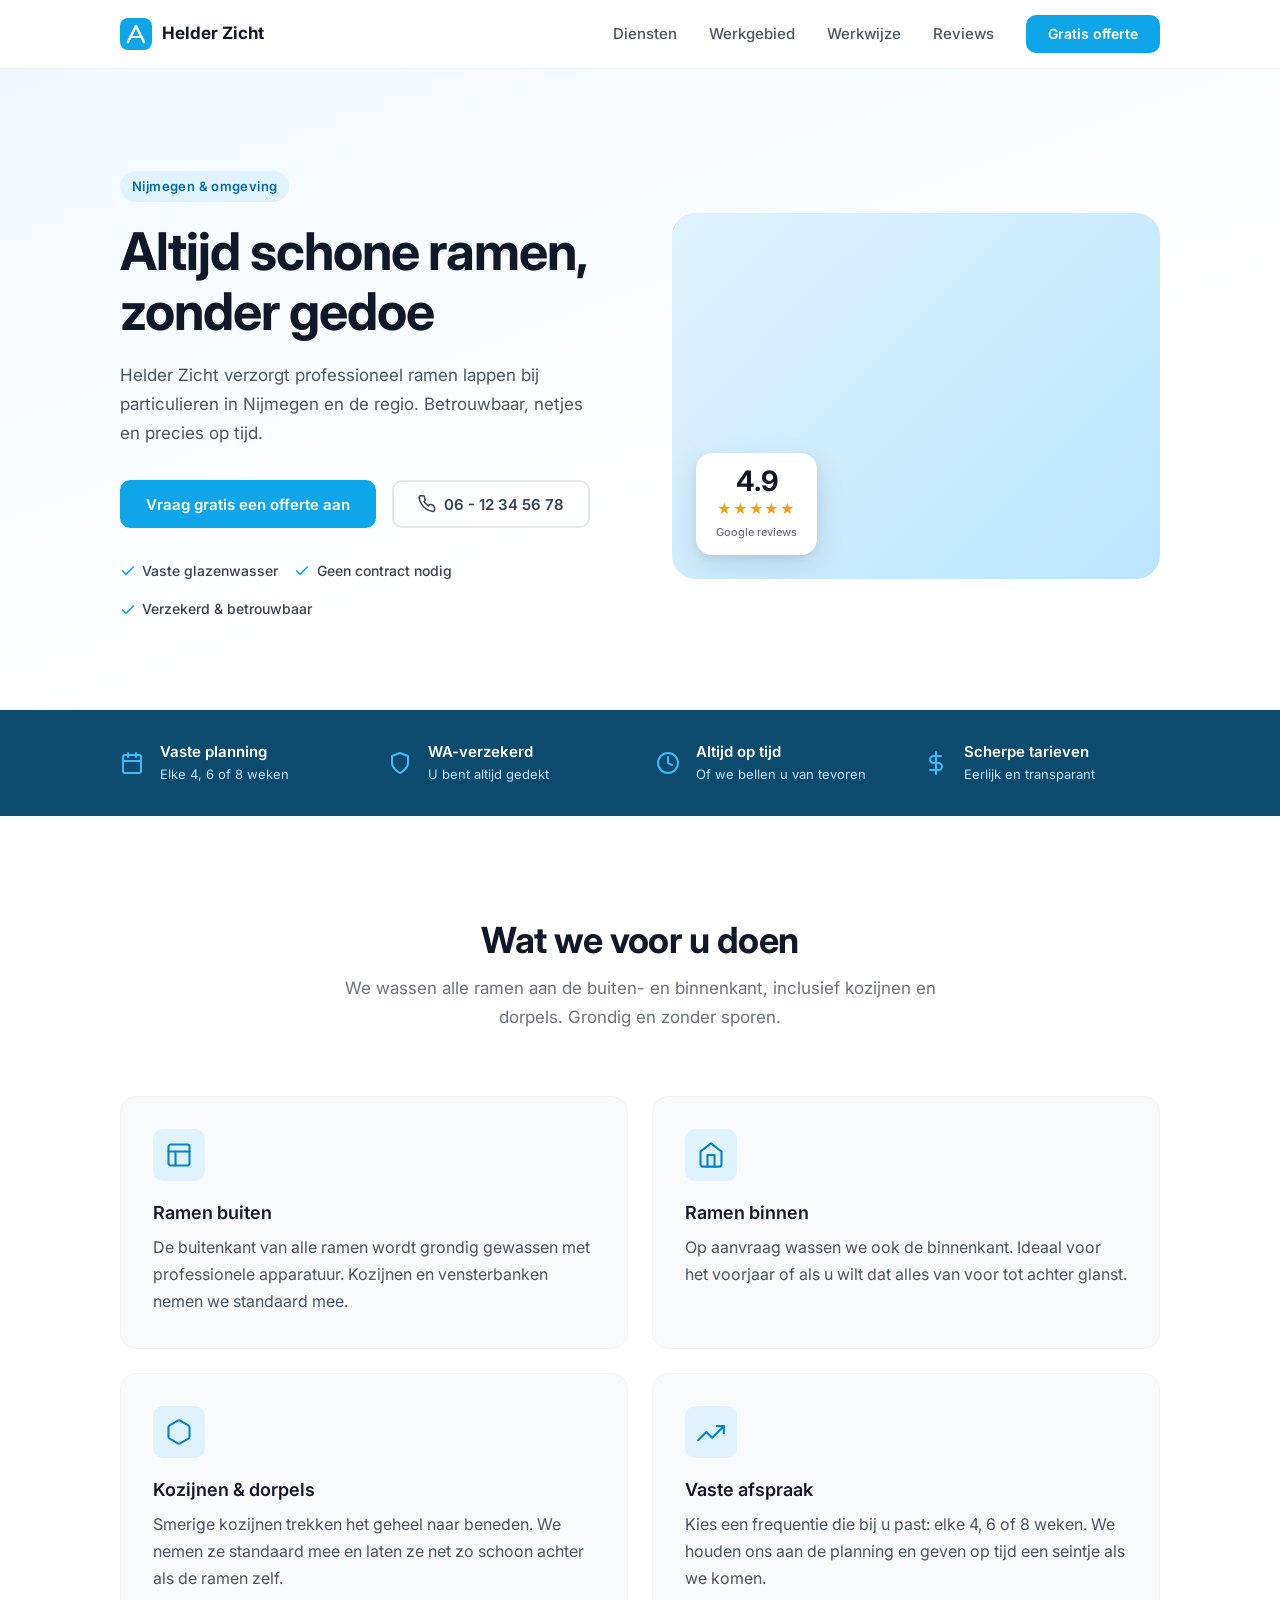
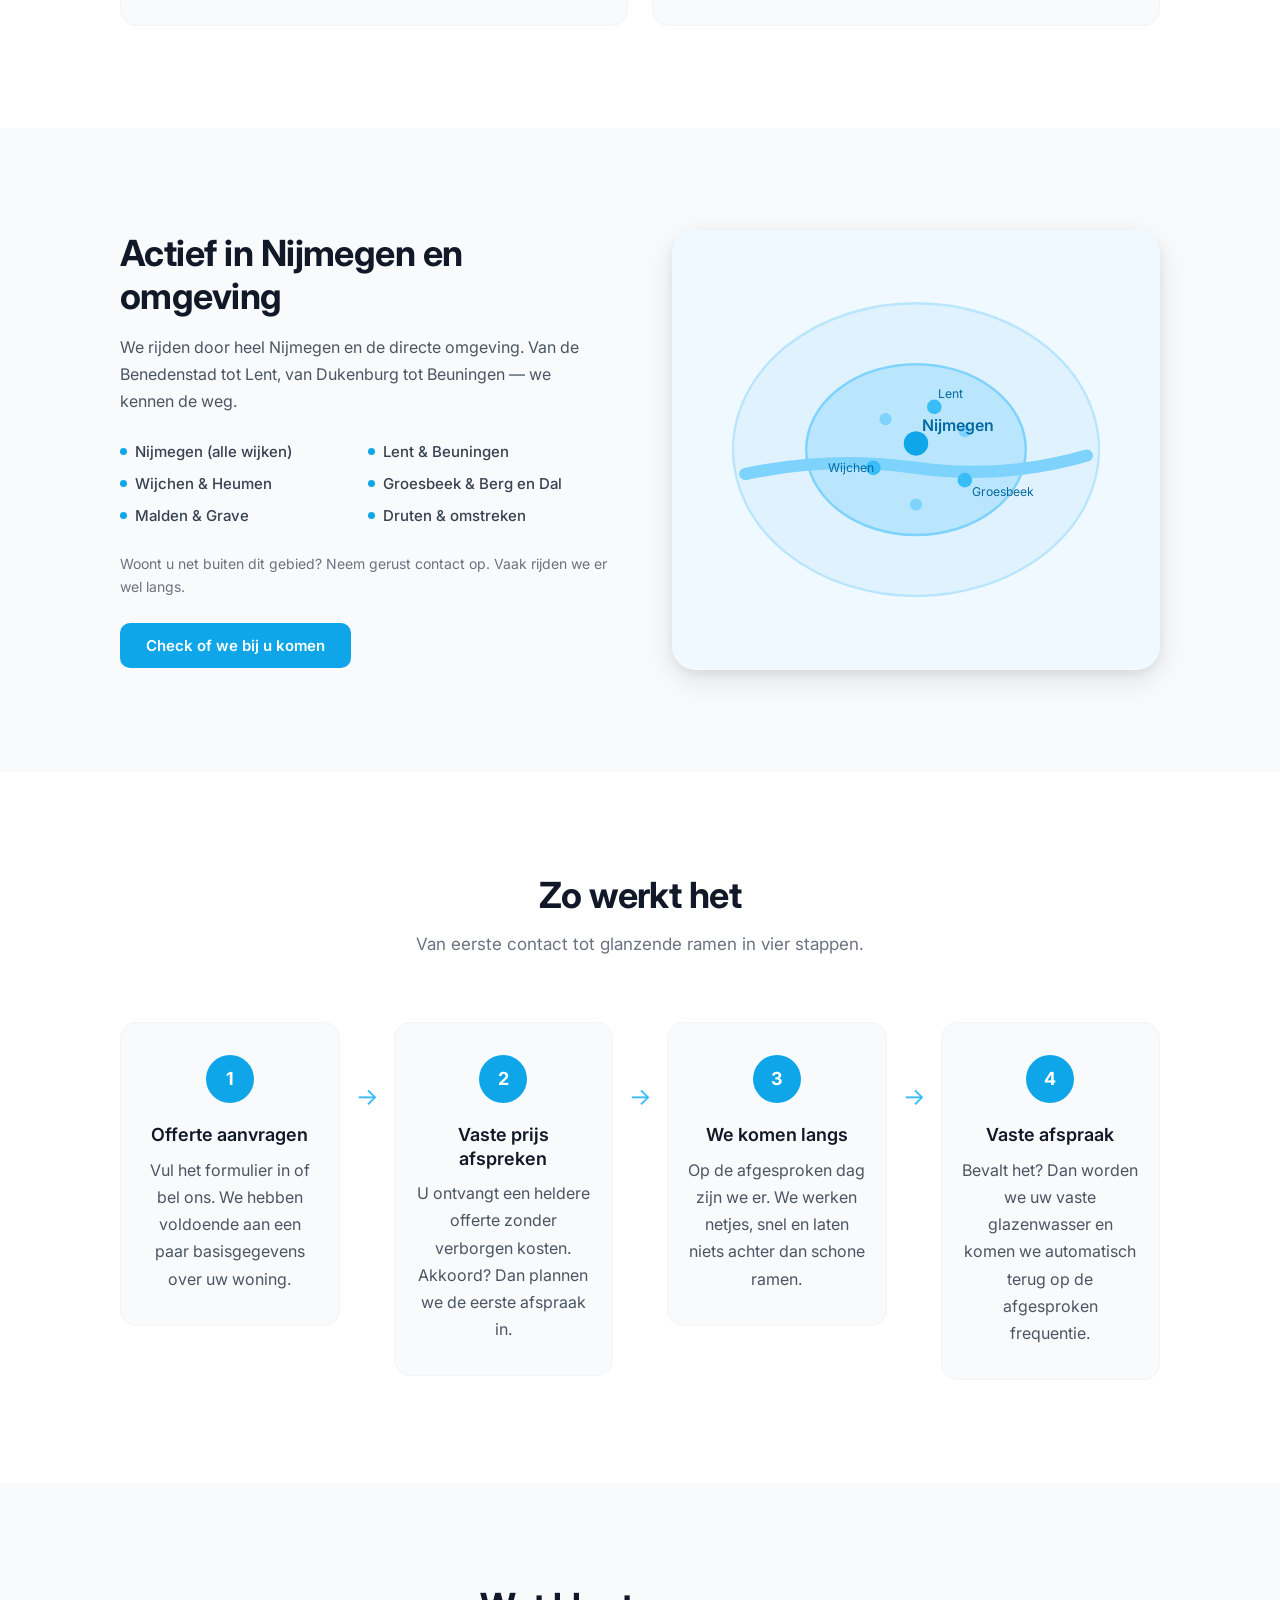
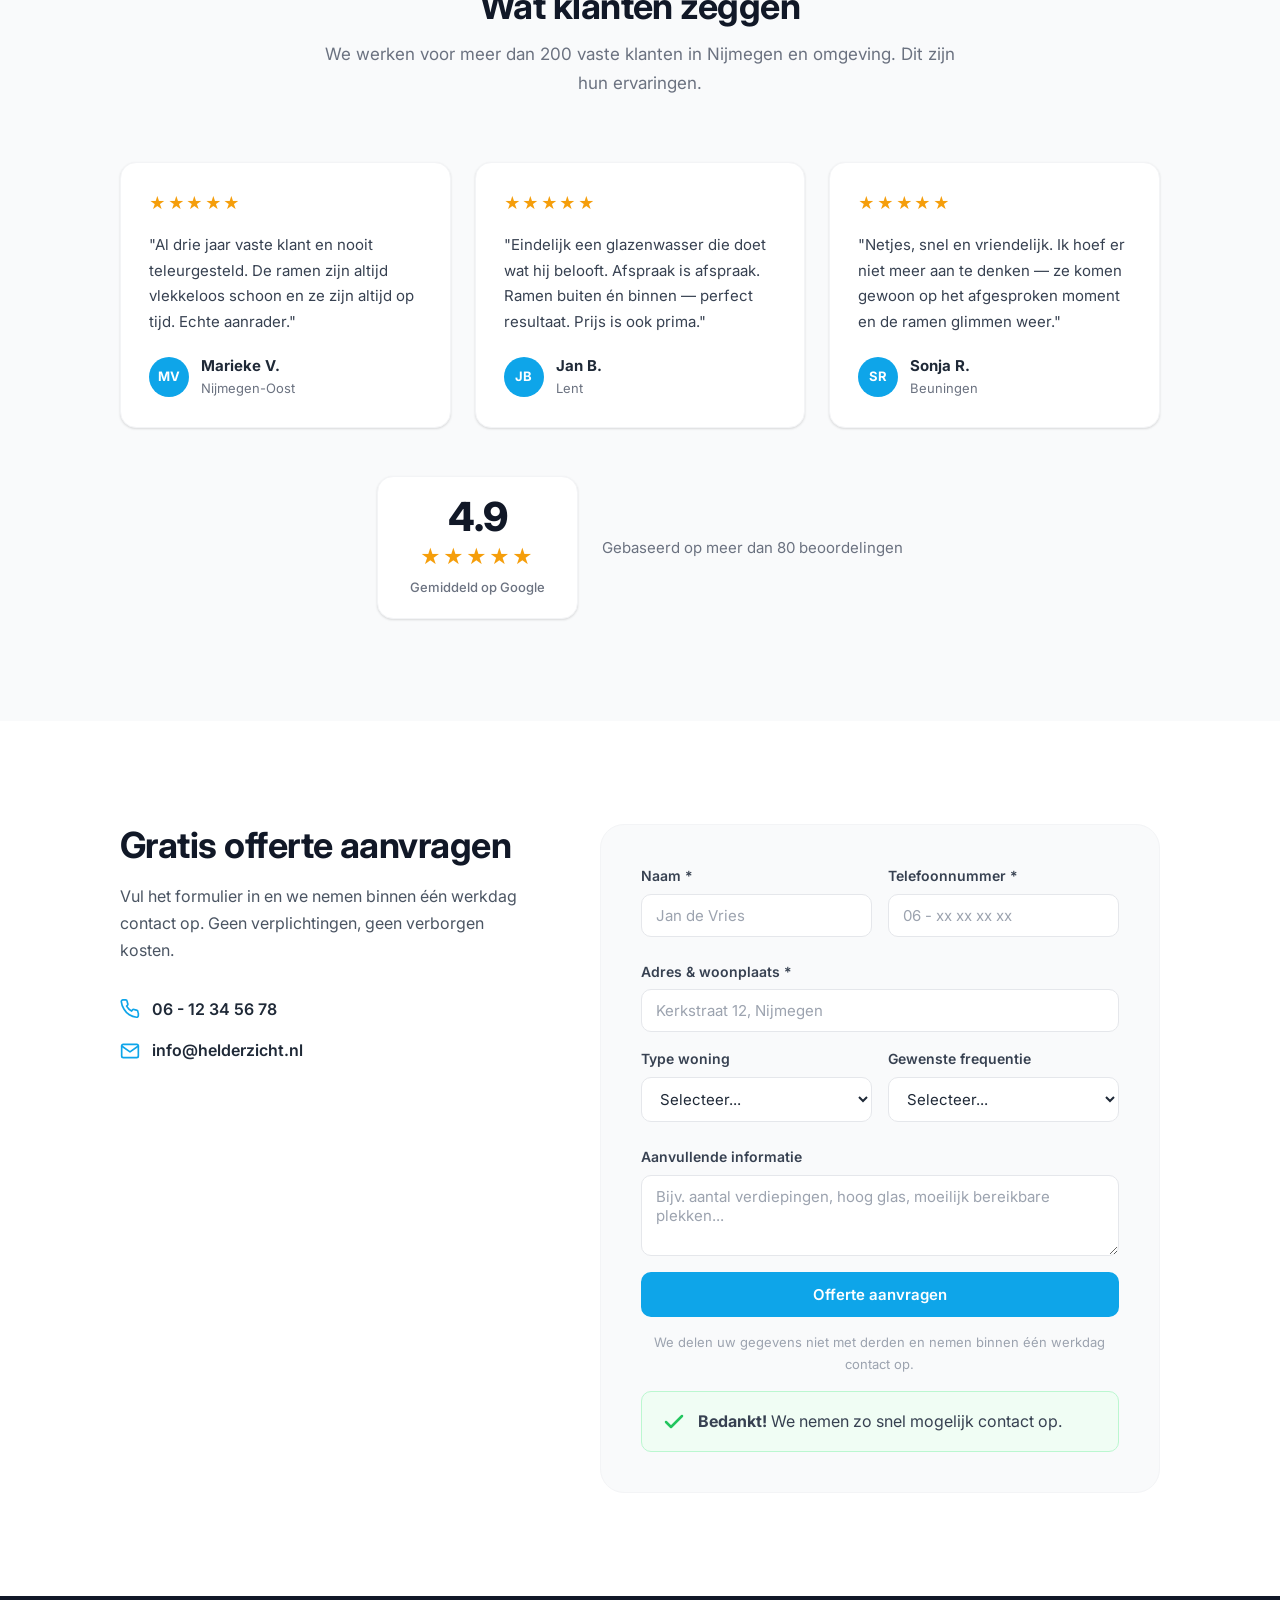
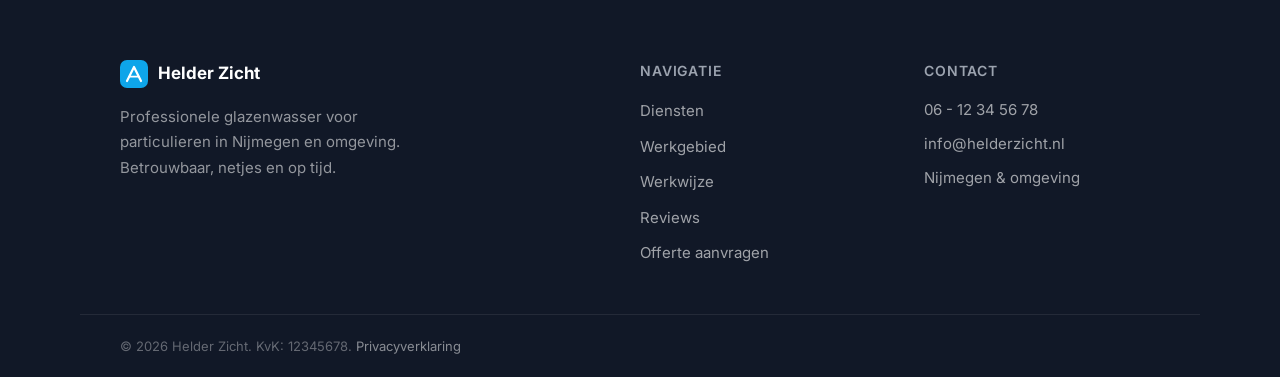
==== index.html @ d3b077ed "Add glazenwasser website for Nijmegen (Helder Zicht) Single-page HTML/CSS/JS site for a residential " ====
<!DOCTYPE html>
<html lang="nl">
<head>
  <meta charset="UTF-8" />
  <meta name="viewport" content="width=device-width, initial-scale=1.0" />
  <meta name="description" content="Helder Zicht – professionele glazenwasser in Nijmegen en omgeving. Schone ramen bij particulieren. Betrouwbaar, netjes en scherp geprijsd. Vraag gratis een offerte aan." />
  <meta name="keywords" content="glazenwasser Nijmegen, ramen lappen Nijmegen, glazenwasser particulieren, ramen wassen Nijmegen, glazenwasser omgeving Nijmegen" />
  <title>Helder Zicht – Glazenwasser Nijmegen & Omgeving</title>
  <link rel="preconnect" href="https://fonts.googleapis.com" />
  <link rel="preconnect" href="https://fonts.gstatic.com" crossorigin />
  <link href="https://fonts.googleapis.com/css2?family=Inter:wght@400;500;600;700&display=swap" rel="stylesheet" />
  <link rel="stylesheet" href="style.css" />
</head>
<body>

  <!-- HEADER -->
  <header class="header" id="top">
    <div class="container header__inner">
      <a href="#top" class="logo">
        <svg width="32" height="32" viewBox="0 0 32 32" fill="none" xmlns="http://www.w3.org/2000/svg" aria-hidden="true">
          <rect width="32" height="32" rx="8" fill="#0ea5e9"/>
          <path d="M8 24 L16 8 L24 24" stroke="white" stroke-width="2.5" stroke-linecap="round" stroke-linejoin="round"/>
          <path d="M10.5 19h11" stroke="white" stroke-width="2" stroke-linecap="round"/>
        </svg>
        <span>Helder Zicht</span>
      </a>
      <button class="nav-toggle" id="navToggle" aria-label="Menu openen" aria-expanded="false">
        <span></span><span></span><span></span>
      </button>
      <nav class="nav" id="mainNav">
        <ul>
          <li><a href="#diensten">Diensten</a></li>
          <li><a href="#werkgebied">Werkgebied</a></li>
          <li><a href="#werkwijze">Werkwijze</a></li>
          <li><a href="#reviews">Reviews</a></li>
          <li><a href="#offerte" class="btn btn--nav">Gratis offerte</a></li>
        </ul>
      </nav>
    </div>
  </header>

  <!-- HERO -->
  <section class="hero">
    <div class="container hero__inner">
      <div class="hero__content">
        <span class="badge">Nijmegen & omgeving</span>
        <h1>Altijd schone ramen,<br>zonder gedoe</h1>
        <p class="hero__sub">Helder Zicht verzorgt professioneel ramen lappen bij particulieren in Nijmegen en de regio. Betrouwbaar, netjes en precies op tijd.</p>
        <div class="hero__actions">
          <a href="#offerte" class="btn btn--primary">Vraag gratis een offerte aan</a>
          <a href="tel:+31612345678" class="btn btn--ghost">
            <svg width="18" height="18" viewBox="0 0 24 24" fill="none" stroke="currentColor" stroke-width="2" stroke-linecap="round" stroke-linejoin="round"><path d="M22 16.92v3a2 2 0 0 1-2.18 2 19.79 19.79 0 0 1-8.63-3.07A19.5 19.5 0 0 1 4.69 12 19.79 19.79 0 0 1 1.61 3.41 2 2 0 0 1 3.58 1h3a2 2 0 0 1 2 1.72c.127.96.361 1.903.7 2.81a2 2 0 0 1-.45 2.11L7.91 8.56a16 16 0 0 0 6 6l.92-1.42a2 2 0 0 1 2.11-.45c.907.339 1.85.573 2.81.7A2 2 0 0 1 21.5 15.5l.42 1.42z"/></svg>
            06 - 12 34 56 78
          </a>
        </div>
        <div class="hero__trust">
          <div class="trust-item">
            <svg width="16" height="16" viewBox="0 0 24 24" fill="none" stroke="#0ea5e9" stroke-width="2.5" stroke-linecap="round" stroke-linejoin="round"><polyline points="20 6 9 17 4 12"/></svg>
            <span>Vaste glazenwasser</span>
          </div>
          <div class="trust-item">
            <svg width="16" height="16" viewBox="0 0 24 24" fill="none" stroke="#0ea5e9" stroke-width="2.5" stroke-linecap="round" stroke-linejoin="round"><polyline points="20 6 9 17 4 12"/></svg>
            <span>Geen contract nodig</span>
          </div>
          <div class="trust-item">
            <svg width="16" height="16" viewBox="0 0 24 24" fill="none" stroke="#0ea5e9" stroke-width="2.5" stroke-linecap="round" stroke-linejoin="round"><polyline points="20 6 9 17 4 12"/></svg>
            <span>Verzekerd & betrouwbaar</span>
          </div>
        </div>
      </div>
      <div class="hero__visual">
        <div class="hero__img-wrapper">
          <img src="images/hero.jpg" alt="Glazenwasser aan het werk bij een woning in Nijmegen" width="560" height="480" loading="eager" onerror="this.parentElement.classList.add('img-placeholder')" />
          <div class="hero__badge-float">
            <strong>4.9</strong>
            <div class="stars" aria-label="4.9 van de 5 sterren">★★★★★</div>
            <span>Google reviews</span>
          </div>
        </div>
      </div>
    </div>
  </section>

  <!-- USP STRIP -->
  <section class="usp-strip">
    <div class="container usp-strip__inner">
      <div class="usp-item">
        <svg width="24" height="24" viewBox="0 0 24 24" fill="none" stroke="currentColor" stroke-width="2" stroke-linecap="round" stroke-linejoin="round"><rect x="3" y="4" width="18" height="18" rx="2" ry="2"/><line x1="16" y1="2" x2="16" y2="6"/><line x1="8" y1="2" x2="8" y2="6"/><line x1="3" y1="10" x2="21" y2="10"/></svg>
        <div>
          <strong>Vaste planning</strong>
          <span>Elke 4, 6 of 8 weken</span>
        </div>
      </div>
      <div class="usp-item">
        <svg width="24" height="24" viewBox="0 0 24 24" fill="none" stroke="currentColor" stroke-width="2" stroke-linecap="round" stroke-linejoin="round"><path d="M12 22s8-4 8-10V5l-8-3-8 3v7c0 6 8 10 8 10z"/></svg>
        <div>
          <strong>WA-verzekerd</strong>
          <span>U bent altijd gedekt</span>
        </div>
      </div>
      <div class="usp-item">
        <svg width="24" height="24" viewBox="0 0 24 24" fill="none" stroke="currentColor" stroke-width="2" stroke-linecap="round" stroke-linejoin="round"><circle cx="12" cy="12" r="10"/><polyline points="12 6 12 12 16 14"/></svg>
        <div>
          <strong>Altijd op tijd</strong>
          <span>Of we bellen u van tevoren</span>
        </div>
      </div>
      <div class="usp-item">
        <svg width="24" height="24" viewBox="0 0 24 24" fill="none" stroke="currentColor" stroke-width="2" stroke-linecap="round" stroke-linejoin="round"><line x1="12" y1="1" x2="12" y2="23"/><path d="M17 5H9.5a3.5 3.5 0 0 0 0 7h5a3.5 3.5 0 0 1 0 7H6"/></svg>
        <div>
          <strong>Scherpe tarieven</strong>
          <span>Eerlijk en transparant</span>
        </div>
      </div>
    </div>
  </section>

  <!-- DIENSTEN -->
  <section class="section" id="diensten">
    <div class="container">
      <div class="section__header">
        <h2>Wat we voor u doen</h2>
        <p>We wassen alle ramen aan de buiten- en binnenkant, inclusief kozijnen en dorpels. Grondig en zonder sporen.</p>
      </div>
      <div class="diensten__grid">
        <div class="dienst-card">
          <div class="dienst-card__icon">
            <svg width="28" height="28" viewBox="0 0 24 24" fill="none" stroke="currentColor" stroke-width="1.8" stroke-linecap="round" stroke-linejoin="round"><rect x="3" y="3" width="18" height="18" rx="2"/><line x1="3" y1="9" x2="21" y2="9"/><line x1="9" y1="21" x2="9" y2="9"/></svg>
          </div>
          <h3>Ramen buiten</h3>
          <p>De buitenkant van alle ramen wordt grondig gewassen met professionele apparatuur. Kozijnen en vensterbanken nemen we standaard mee.</p>
        </div>
        <div class="dienst-card">
          <div class="dienst-card__icon">
            <svg width="28" height="28" viewBox="0 0 24 24" fill="none" stroke="currentColor" stroke-width="1.8" stroke-linecap="round" stroke-linejoin="round"><path d="M3 9l9-7 9 7v11a2 2 0 0 1-2 2H5a2 2 0 0 1-2-2z"/><polyline points="9 22 9 12 15 12 15 22"/></svg>
          </div>
          <h3>Ramen binnen</h3>
          <p>Op aanvraag wassen we ook de binnenkant. Ideaal voor het voorjaar of als u wilt dat alles van voor tot achter glanst.</p>
        </div>
        <div class="dienst-card">
          <div class="dienst-card__icon">
            <svg width="28" height="28" viewBox="0 0 24 24" fill="none" stroke="currentColor" stroke-width="1.8" stroke-linecap="round" stroke-linejoin="round"><path d="M21 16V8a2 2 0 0 0-1-1.73l-7-4a2 2 0 0 0-2 0l-7 4A2 2 0 0 0 3 8v8a2 2 0 0 0 1 1.73l7 4a2 2 0 0 0 2 0l7-4A2 2 0 0 0 21 16z"/></svg>
          </div>
          <h3>Kozijnen & dorpels</h3>
          <p>Smerige kozijnen trekken het geheel naar beneden. We nemen ze standaard mee en laten ze net zo schoon achter als de ramen zelf.</p>
        </div>
        <div class="dienst-card">
          <div class="dienst-card__icon">
            <svg width="28" height="28" viewBox="0 0 24 24" fill="none" stroke="currentColor" stroke-width="1.8" stroke-linecap="round" stroke-linejoin="round"><polyline points="23 7 13 17 8 12 1 19"/><polyline points="17 7 23 7 23 13"/></svg>
          </div>
          <h3>Vaste afspraak</h3>
          <p>Kies een frequentie die bij u past: elke 4, 6 of 8 weken. We houden ons aan de planning en geven op tijd een seintje als we komen.</p>
        </div>
      </div>
    </div>
  </section>

  <!-- WERKGEBIED -->
  <section class="section section--alt" id="werkgebied">
    <div class="container">
      <div class="werkgebied__inner">
        <div class="werkgebied__content">
          <h2>Actief in Nijmegen en omgeving</h2>
          <p>We rijden door heel Nijmegen en de directe omgeving. Van de Benedenstad tot Lent, van Dukenburg tot Beuningen — we kennen de weg.</p>
          <ul class="werkgebied__list">
            <li>Nijmegen (alle wijken)</li>
            <li>Lent & Beuningen</li>
            <li>Wijchen & Heumen</li>
            <li>Groesbeek & Berg en Dal</li>
            <li>Malden & Grave</li>
            <li>Druten & omstreken</li>
          </ul>
          <p class="werkgebied__note">Woont u net buiten dit gebied? Neem gerust contact op. Vaak rijden we er wel langs.</p>
          <a href="#offerte" class="btn btn--primary">Check of we bij u komen</a>
        </div>
        <div class="werkgebied__map">
          <div class="map-visual" aria-hidden="true">
            <svg viewBox="0 0 400 360" fill="none" xmlns="http://www.w3.org/2000/svg">
              <rect width="400" height="360" rx="16" fill="#f0f9ff"/>
              <!-- Simplified map visual -->
              <ellipse cx="200" cy="180" rx="150" ry="120" fill="#e0f2fe" stroke="#bae6fd" stroke-width="2"/>
              <ellipse cx="200" cy="180" rx="90" ry="70" fill="#bae6fd" stroke="#7dd3fc" stroke-width="2"/>
              <!-- River Waal -->
              <path d="M 60 200 Q 130 185 200 195 Q 270 205 340 185" stroke="#7dd3fc" stroke-width="10" stroke-linecap="round" fill="none"/>
              <!-- City dots -->
              <circle cx="200" cy="175" r="10" fill="#0ea5e9"/>
              <circle cx="215" cy="145" r="6" fill="#38bdf8"/>
              <circle cx="165" cy="195" r="6" fill="#38bdf8"/>
              <circle cx="240" cy="205" r="6" fill="#38bdf8"/>
              <circle cx="175" cy="155" r="5" fill="#7dd3fc"/>
              <circle cx="240" cy="165" r="5" fill="#7dd3fc"/>
              <circle cx="200" cy="225" r="5" fill="#7dd3fc"/>
              <!-- Labels -->
              <text x="205" y="165" font-family="Inter, sans-serif" font-size="13" font-weight="600" fill="#0369a1">Nijmegen</text>
              <text x="218" y="138" font-family="Inter, sans-serif" font-size="10" fill="#0369a1">Lent</text>
              <text x="128" y="198" font-family="Inter, sans-serif" font-size="10" fill="#0369a1">Wijchen</text>
              <text x="246" y="218" font-family="Inter, sans-serif" font-size="10" fill="#0369a1">Groesbeek</text>
            </svg>
          </div>
        </div>
      </div>
    </div>
  </section>

  <!-- WERKWIJZE -->
  <section class="section" id="werkwijze">
    <div class="container">
      <div class="section__header">
        <h2>Zo werkt het</h2>
        <p>Van eerste contact tot glanzende ramen in vier stappen.</p>
      </div>
      <div class="werkwijze__steps">
        <div class="step">
          <div class="step__number">1</div>
          <h3>Offerte aanvragen</h3>
          <p>Vul het formulier in of bel ons. We hebben voldoende aan een paar basisgegevens over uw woning.</p>
        </div>
        <div class="step__arrow" aria-hidden="true">→</div>
        <div class="step">
          <div class="step__number">2</div>
          <h3>Vaste prijs afspreken</h3>
          <p>U ontvangt een heldere offerte zonder verborgen kosten. Akkoord? Dan plannen we de eerste afspraak in.</p>
        </div>
        <div class="step__arrow" aria-hidden="true">→</div>
        <div class="step">
          <div class="step__number">3</div>
          <h3>We komen langs</h3>
          <p>Op de afgesproken dag zijn we er. We werken netjes, snel en laten niets achter dan schone ramen.</p>
        </div>
        <div class="step__arrow" aria-hidden="true">→</div>
        <div class="step">
          <div class="step__number">4</div>
          <h3>Vaste afspraak</h3>
          <p>Bevalt het? Dan worden we uw vaste glazenwasser en komen we automatisch terug op de afgesproken frequentie.</p>
        </div>
      </div>
    </div>
  </section>

  <!-- REVIEWS -->
  <section class="section section--alt" id="reviews">
    <div class="container">
      <div class="section__header">
        <h2>Wat klanten zeggen</h2>
        <p>We werken voor meer dan 200 vaste klanten in Nijmegen en omgeving. Dit zijn hun ervaringen.</p>
      </div>
      <div class="reviews__grid">
        <div class="review-card">
          <div class="review-card__stars" aria-label="5 van de 5 sterren">★★★★★</div>
          <p>"Al drie jaar vaste klant en nooit teleurgesteld. De ramen zijn altijd vlekkeloos schoon en ze zijn altijd op tijd. Echte aanrader."</p>
          <div class="review-card__author">
            <div class="review-card__avatar">MV</div>
            <div>
              <strong>Marieke V.</strong>
              <span>Nijmegen-Oost</span>
            </div>
          </div>
        </div>
        <div class="review-card">
          <div class="review-card__stars" aria-label="5 van de 5 sterren">★★★★★</div>
          <p>"Eindelijk een glazenwasser die doet wat hij belooft. Afspraak is afspraak. Ramen buiten én binnen — perfect resultaat. Prijs is ook prima."</p>
          <div class="review-card__author">
            <div class="review-card__avatar">JB</div>
            <div>
              <strong>Jan B.</strong>
              <span>Lent</span>
            </div>
          </div>
        </div>
        <div class="review-card">
          <div class="review-card__stars" aria-label="5 van de 5 sterren">★★★★★</div>
          <p>"Netjes, snel en vriendelijk. Ik hoef er niet meer aan te denken — ze komen gewoon op het afgesproken moment en de ramen glimmen weer."</p>
          <div class="review-card__author">
            <div class="review-card__avatar">SR</div>
            <div>
              <strong>Sonja R.</strong>
              <span>Beuningen</span>
            </div>
          </div>
        </div>
      </div>
      <div class="reviews__score">
        <div class="score-badge">
          <strong>4.9</strong>
          <div class="stars-large" aria-label="4.9 van de 5 sterren">★★★★★</div>
          <span>Gemiddeld op Google</span>
        </div>
        <p>Gebaseerd op meer dan 80 beoordelingen</p>
      </div>
    </div>
  </section>

  <!-- OFFERTE / CONTACT -->
  <section class="section" id="offerte">
    <div class="container">
      <div class="offerte__inner">
        <div class="offerte__content">
          <h2>Gratis offerte aanvragen</h2>
          <p>Vul het formulier in en we nemen binnen één werkdag contact op. Geen verplichtingen, geen verborgen kosten.</p>
          <div class="contact-info">
            <a href="tel:+31612345678" class="contact-link">
              <svg width="20" height="20" viewBox="0 0 24 24" fill="none" stroke="currentColor" stroke-width="2" stroke-linecap="round" stroke-linejoin="round"><path d="M22 16.92v3a2 2 0 0 1-2.18 2 19.79 19.79 0 0 1-8.63-3.07A19.5 19.5 0 0 1 4.69 12 19.79 19.79 0 0 1 1.61 3.41 2 2 0 0 1 3.58 1h3a2 2 0 0 1 2 1.72c.127.96.361 1.903.7 2.81a2 2 0 0 1-.45 2.11L7.91 8.56a16 16 0 0 0 6 6l.92-1.42a2 2 0 0 1 2.11-.45c.907.339 1.85.573 2.81.7A2 2 0 0 1 21.5 15.5l.42 1.42z"/></svg>
              06 - 12 34 56 78
            </a>
            <a href="mailto:info@helderzicht.nl" class="contact-link">
              <svg width="20" height="20" viewBox="0 0 24 24" fill="none" stroke="currentColor" stroke-width="2" stroke-linecap="round" stroke-linejoin="round"><path d="M4 4h16c1.1 0 2 .9 2 2v12c0 1.1-.9 2-2 2H4c-1.1 0-2-.9-2-2V6c0-1.1.9-2 2-2z"/><polyline points="22,6 12,13 2,6"/></svg>
              info@helderzicht.nl
            </a>
          </div>
        </div>
        <form class="offerte-form" id="offerteForm" novalidate>
          <div class="form-row">
            <div class="form-group">
              <label for="naam">Naam *</label>
              <input type="text" id="naam" name="naam" placeholder="Jan de Vries" required autocomplete="name" />
            </div>
            <div class="form-group">
              <label for="telefoon">Telefoonnummer *</label>
              <input type="tel" id="telefoon" name="telefoon" placeholder="06 - xx xx xx xx" required autocomplete="tel" />
            </div>
          </div>
          <div class="form-group">
            <label for="adres">Adres & woonplaats *</label>
            <input type="text" id="adres" name="adres" placeholder="Kerkstraat 12, Nijmegen" required autocomplete="street-address" />
          </div>
          <div class="form-row">
            <div class="form-group">
              <label for="woningtype">Type woning</label>
              <select id="woningtype" name="woningtype">
                <option value="">Selecteer...</option>
                <option value="tussenwoning">Tussenwoning</option>
                <option value="hoekwoning">Hoekwoning</option>
                <option value="vrijstaand">Vrijstaande woning</option>
                <option value="appartement">Appartement</option>
                <option value="twee-onder-een-kap">Twee-onder-een-kapwoning</option>
              </select>
            </div>
            <div class="form-group">
              <label for="frequentie">Gewenste frequentie</label>
              <select id="frequentie" name="frequentie">
                <option value="">Selecteer...</option>
                <option value="4weken">Elke 4 weken</option>
                <option value="6weken">Elke 6 weken</option>
                <option value="8weken">Elke 8 weken</option>
                <option value="eenmalig">Eenmalig</option>
              </select>
            </div>
          </div>
          <div class="form-group">
            <label for="bericht">Aanvullende informatie</label>
            <textarea id="bericht" name="bericht" rows="3" placeholder="Bijv. aantal verdiepingen, hoog glas, moeilijk bereikbare plekken..."></textarea>
          </div>
          <button type="submit" class="btn btn--primary btn--full">Offerte aanvragen</button>
          <p class="form-disclaimer">We delen uw gegevens niet met derden en nemen binnen één werkdag contact op.</p>
          <div class="form-success" id="formSuccess" hidden>
            <svg width="24" height="24" viewBox="0 0 24 24" fill="none" stroke="#22c55e" stroke-width="2.5" stroke-linecap="round" stroke-linejoin="round"><polyline points="20 6 9 17 4 12"/></svg>
            <p><strong>Bedankt!</strong> We nemen zo snel mogelijk contact op.</p>
          </div>
        </form>
      </div>
    </div>
  </section>

  <!-- FOOTER -->
  <footer class="footer">
    <div class="container footer__inner">
      <div class="footer__brand">
        <a href="#top" class="logo logo--white">
          <svg width="28" height="28" viewBox="0 0 32 32" fill="none" xmlns="http://www.w3.org/2000/svg" aria-hidden="true">
            <rect width="32" height="32" rx="8" fill="#0ea5e9"/>
            <path d="M8 24 L16 8 L24 24" stroke="white" stroke-width="2.5" stroke-linecap="round" stroke-linejoin="round"/>
            <path d="M10.5 19h11" stroke="white" stroke-width="2" stroke-linecap="round"/>
          </svg>
          <span>Helder Zicht</span>
        </a>
        <p>Professionele glazenwasser voor particulieren in Nijmegen en omgeving. Betrouwbaar, netjes en op tijd.</p>
      </div>
      <div class="footer__links">
        <h4>Navigatie</h4>
        <ul>
          <li><a href="#diensten">Diensten</a></li>
          <li><a href="#werkgebied">Werkgebied</a></li>
          <li><a href="#werkwijze">Werkwijze</a></li>
          <li><a href="#reviews">Reviews</a></li>
          <li><a href="#offerte">Offerte aanvragen</a></li>
        </ul>
      </div>
      <div class="footer__contact">
        <h4>Contact</h4>
        <ul>
          <li><a href="tel:+31612345678">06 - 12 34 56 78</a></li>
          <li><a href="mailto:info@helderzicht.nl">info@helderzicht.nl</a></li>
          <li>Nijmegen & omgeving</li>
        </ul>
      </div>
    </div>
    <div class="footer__bottom">
      <div class="container">
        <p>&copy; 2026 Helder Zicht. KvK: 12345678. <a href="#privacy">Privacyverklaring</a></p>
      </div>
    </div>
  </footer>

  <a href="#offerte" class="cta-sticky" id="ctaSticky" aria-label="Gratis offerte aanvragen">
    Gratis offerte
  </a>

  <script src="main.js"></script>
</body>
</html>
---- style.css ----
/* ============================================================
   BASE
   ============================================================ */
*, *::before, *::after { box-sizing: border-box; margin: 0; padding: 0; }

:root {
  --blue-50:  #f0f9ff;
  --blue-100: #e0f2fe;
  --blue-200: #bae6fd;
  --blue-400: #38bdf8;
  --blue-500: #0ea5e9;
  --blue-600: #0284c7;
  --blue-700: #0369a1;
  --blue-900: #0c4a6e;
  --gray-50:  #f9fafb;
  --gray-100: #f3f4f6;
  --gray-200: #e5e7eb;
  --gray-400: #9ca3af;
  --gray-500: #6b7280;
  --gray-600: #4b5563;
  --gray-700: #374151;
  --gray-800: #1f2937;
  --gray-900: #111827;
  --radius-sm: 6px;
  --radius:    10px;
  --radius-lg: 16px;
  --radius-xl: 24px;
  --shadow-sm: 0 1px 3px rgba(0,0,0,.08), 0 1px 2px rgba(0,0,0,.06);
  --shadow:    0 4px 12px rgba(0,0,0,.08), 0 2px 4px rgba(0,0,0,.06);
  --shadow-lg: 0 10px 30px rgba(0,0,0,.10), 0 4px 8px rgba(0,0,0,.06);
  --font: 'Inter', -apple-system, BlinkMacSystemFont, 'Segoe UI', sans-serif;
  --transition: 200ms cubic-bezier(.4,0,.2,1);
}

html { scroll-behavior: smooth; font-size: 16px; }

body {
  font-family: var(--font);
  color: var(--gray-800);
  background: #fff;
  line-height: 1.6;
  -webkit-font-smoothing: antialiased;
}

img { display: block; max-width: 100%; height: auto; }

a { color: inherit; text-decoration: none; }

ul { list-style: none; }

/* ============================================================
   LAYOUT
   ============================================================ */
.container {
  width: min(100%, 1120px);
  margin-inline: auto;
  padding-inline: clamp(1rem, 4vw, 2.5rem);
}

.section {
  padding-block: clamp(4rem, 8vw, 7rem);
}

.section--alt {
  background: var(--gray-50);
}

.section__header {
  text-align: center;
  max-width: 640px;
  margin-inline: auto;
  margin-bottom: clamp(2.5rem, 5vw, 4rem);
}

.section__header h2 {
  margin-bottom: .75rem;
}

.section__header p {
  color: var(--gray-500);
  font-size: 1.0625rem;
}

/* ============================================================
   TYPOGRAPHY
   ============================================================ */
h1 { font-size: clamp(2rem, 4.5vw, 3.25rem); font-weight: 700; line-height: 1.15; letter-spacing: -.02em; color: var(--gray-900); }
h2 { font-size: clamp(1.5rem, 3vw, 2.25rem); font-weight: 700; line-height: 1.2; letter-spacing: -.015em; color: var(--gray-900); }
h3 { font-size: 1.125rem; font-weight: 600; line-height: 1.3; color: var(--gray-900); }
h4 { font-size: .875rem; font-weight: 600; text-transform: uppercase; letter-spacing: .06em; color: var(--gray-400); margin-bottom: 1rem; }

p { line-height: 1.7; color: var(--gray-600); }

/* ============================================================
   BUTTONS
   ============================================================ */
.btn {
  display: inline-flex;
  align-items: center;
  gap: .5rem;
  font-family: var(--font);
  font-size: .9375rem;
  font-weight: 600;
  line-height: 1;
  padding: .8125rem 1.5rem;
  border-radius: var(--radius);
  border: 2px solid transparent;
  cursor: pointer;
  transition: background var(--transition), color var(--transition), border-color var(--transition), box-shadow var(--transition), transform var(--transition);
  white-space: nowrap;
  text-decoration: none;
}

.btn:active { transform: scale(.98); }

.btn--primary {
  background: var(--blue-500);
  color: #fff;
  border-color: var(--blue-500);
}
.btn--primary:hover, .btn--primary:focus-visible {
  background: var(--blue-600);
  border-color: var(--blue-600);
  box-shadow: 0 4px 14px rgba(14,165,233,.35);
}

.btn--ghost {
  background: transparent;
  color: var(--gray-700);
  border-color: var(--gray-200);
}
.btn--ghost:hover, .btn--ghost:focus-visible {
  background: var(--gray-100);
  border-color: var(--gray-300);
}

.btn--nav {
  background: var(--blue-500);
  color: #fff;
  border-color: var(--blue-500);
  padding: .625rem 1.25rem;
  font-size: .875rem;
}
.btn--nav:hover {
  background: var(--blue-600);
  border-color: var(--blue-600);
}

.btn--full { width: 100%; justify-content: center; }

/* ============================================================
   HEADER
   ============================================================ */
.header {
  position: sticky;
  top: 0;
  z-index: 100;
  background: rgba(255,255,255,.9);
  backdrop-filter: blur(12px);
  -webkit-backdrop-filter: blur(12px);
  border-bottom: 1px solid var(--gray-100);
}

.header__inner {
  display: flex;
  align-items: center;
  justify-content: space-between;
  height: 68px;
  gap: 1.5rem;
}

.logo {
  display: flex;
  align-items: center;
  gap: .625rem;
  font-weight: 700;
  font-size: 1.0625rem;
  color: var(--gray-900);
  flex-shrink: 0;
}

.logo--white { color: #fff; }

.nav ul {
  display: flex;
  align-items: center;
  gap: 2rem;
}

.nav a:not(.btn) {
  font-size: .9375rem;
  font-weight: 500;
  color: var(--gray-600);
  transition: color var(--transition);
}
.nav a:not(.btn):hover { color: var(--blue-600); }

.nav-toggle {
  display: none;
  flex-direction: column;
  gap: 5px;
  background: none;
  border: none;
  cursor: pointer;
  padding: .25rem;
}
.nav-toggle span {
  display: block;
  width: 24px;
  height: 2px;
  background: var(--gray-700);
  border-radius: 2px;
  transition: transform var(--transition), opacity var(--transition);
}

/* ============================================================
   HERO
   ============================================================ */
.hero {
  background: linear-gradient(160deg, var(--blue-50) 0%, #fff 60%);
  padding-block: clamp(3.5rem, 8vw, 7rem) clamp(3.5rem, 7vw, 6rem);
  overflow: hidden;
}

.hero__inner {
  display: grid;
  grid-template-columns: 1fr 1fr;
  gap: 4rem;
  align-items: center;
}

.badge {
  display: inline-block;
  background: var(--blue-100);
  color: var(--blue-700);
  font-size: .8125rem;
  font-weight: 600;
  padding: .3rem .75rem;
  border-radius: 999px;
  margin-bottom: 1.25rem;
  letter-spacing: .03em;
}

.hero__content h1 { margin-bottom: 1.25rem; }

.hero__sub {
  font-size: 1.0625rem;
  color: var(--gray-600);
  margin-bottom: 2rem;
  max-width: 480px;
}

.hero__actions {
  display: flex;
  gap: 1rem;
  flex-wrap: wrap;
  margin-bottom: 2rem;
}

.hero__trust {
  display: flex;
  flex-wrap: wrap;
  gap: 1rem;
}

.trust-item {
  display: flex;
  align-items: center;
  gap: .4rem;
  font-size: .875rem;
  font-weight: 500;
  color: var(--gray-700);
}

.hero__img-wrapper {
  position: relative;
  border-radius: var(--radius-xl);
  overflow: hidden;
  aspect-ratio: 4/3;
  background: var(--blue-100);
}

.hero__img-wrapper img {
  width: 100%;
  height: 100%;
  object-fit: cover;
}

.img-placeholder::after {
  content: '';
  position: absolute;
  inset: 0;
  background: linear-gradient(135deg, var(--blue-100), var(--blue-200));
}

.hero__badge-float {
  position: absolute;
  bottom: 1.5rem;
  left: 1.5rem;
  background: #fff;
  border-radius: var(--radius-lg);
  padding: .875rem 1.25rem;
  box-shadow: var(--shadow-lg);
  display: flex;
  flex-direction: column;
  align-items: center;
  gap: .2rem;
  z-index: 2;
}

.hero__badge-float strong {
  font-size: 1.75rem;
  font-weight: 700;
  color: var(--gray-900);
  line-height: 1;
}

.hero__badge-float .stars {
  color: #f59e0b;
  font-size: .875rem;
  letter-spacing: .05em;
}

.hero__badge-float span {
  font-size: .6875rem;
  color: var(--gray-500);
  font-weight: 500;
}

/* ============================================================
   USP STRIP
   ============================================================ */
.usp-strip {
  background: var(--blue-900);
  padding-block: 2rem;
}

.usp-strip__inner {
  display: grid;
  grid-template-columns: repeat(4, 1fr);
  gap: 2rem;
}

.usp-item {
  display: flex;
  align-items: center;
  gap: 1rem;
  color: #fff;
}

.usp-item svg { color: var(--blue-400); flex-shrink: 0; }

.usp-item strong {
  display: block;
  font-size: .9375rem;
  font-weight: 600;
  line-height: 1.3;
}

.usp-item span {
  display: block;
  font-size: .8125rem;
  color: var(--blue-200);
  margin-top: .1rem;
}

/* ============================================================
   DIENSTEN
   ============================================================ */
.diensten__grid {
  display: grid;
  grid-template-columns: repeat(2, 1fr);
  gap: 1.5rem;
}

.dienst-card {
  background: var(--gray-50);
  border: 1px solid var(--gray-100);
  border-radius: var(--radius-lg);
  padding: 2rem;
  transition: border-color var(--transition), box-shadow var(--transition), transform var(--transition);
}

.dienst-card:hover {
  border-color: var(--blue-200);
  box-shadow: var(--shadow);
  transform: translateY(-2px);
}

.dienst-card__icon {
  width: 52px;
  height: 52px;
  border-radius: var(--radius);
  background: var(--blue-100);
  display: flex;
  align-items: center;
  justify-content: center;
  color: var(--blue-600);
  margin-bottom: 1.25rem;
}

.dienst-card h3 { margin-bottom: .625rem; }

/* ============================================================
   WERKGEBIED
   ============================================================ */
.werkgebied__inner {
  display: grid;
  grid-template-columns: 1fr 1fr;
  gap: 4rem;
  align-items: center;
}

.werkgebied__content h2 { margin-bottom: 1rem; }

.werkgebied__content > p { margin-bottom: 1.5rem; }

.werkgebied__list {
  display: grid;
  grid-template-columns: 1fr 1fr;
  gap: .5rem;
  margin-bottom: 1.5rem;
}

.werkgebied__list li {
  font-size: .9375rem;
  font-weight: 500;
  color: var(--gray-700);
  display: flex;
  align-items: center;
  gap: .5rem;
}

.werkgebied__list li::before {
  content: '';
  width: 7px;
  height: 7px;
  border-radius: 50%;
  background: var(--blue-500);
  flex-shrink: 0;
}

.werkgebied__note {
  font-size: .875rem;
  color: var(--gray-500);
  margin-bottom: 1.75rem;
}

.werkgebied__map {
  border-radius: var(--radius-xl);
  overflow: hidden;
  box-shadow: var(--shadow-lg);
}

.map-visual svg { display: block; width: 100%; height: auto; }

/* ============================================================
   WERKWIJZE
   ============================================================ */
.werkwijze__steps {
  display: grid;
  grid-template-columns: 1fr auto 1fr auto 1fr auto 1fr;
  gap: 1rem;
  align-items: start;
}

.step {
  text-align: center;
  padding: 2rem 1.25rem;
  background: var(--gray-50);
  border: 1px solid var(--gray-100);
  border-radius: var(--radius-lg);
}

.step__number {
  width: 48px;
  height: 48px;
  border-radius: 50%;
  background: var(--blue-500);
  color: #fff;
  font-size: 1.125rem;
  font-weight: 700;
  display: flex;
  align-items: center;
  justify-content: center;
  margin: 0 auto 1.25rem;
}

.step h3 { margin-bottom: .625rem; }

.step__arrow {
  font-size: 1.5rem;
  color: var(--blue-300, var(--blue-200));
  margin-top: 2.5rem;
  display: flex;
  align-items: flex-start;
  padding-top: 1rem;
  color: var(--blue-400);
}

/* ============================================================
   REVIEWS
   ============================================================ */
.reviews__grid {
  display: grid;
  grid-template-columns: repeat(3, 1fr);
  gap: 1.5rem;
  margin-bottom: 3rem;
}

.review-card {
  background: #fff;
  border: 1px solid var(--gray-100);
  border-radius: var(--radius-lg);
  padding: 1.75rem;
  box-shadow: var(--shadow-sm);
}

.review-card__stars {
  color: #f59e0b;
  font-size: 1rem;
  letter-spacing: .1em;
  margin-bottom: 1rem;
}

.review-card p {
  font-size: .9375rem;
  line-height: 1.7;
  color: var(--gray-700);
  margin-bottom: 1.25rem;
}

.review-card__author {
  display: flex;
  align-items: center;
  gap: .75rem;
}

.review-card__avatar {
  width: 40px;
  height: 40px;
  border-radius: 50%;
  background: var(--blue-500);
  color: #fff;
  font-size: .8125rem;
  font-weight: 700;
  display: flex;
  align-items: center;
  justify-content: center;
  flex-shrink: 0;
}

.review-card__author strong {
  display: block;
  font-size: .9375rem;
  color: var(--gray-800);
}

.review-card__author span {
  display: block;
  font-size: .8125rem;
  color: var(--gray-500);
}

.reviews__score {
  display: flex;
  align-items: center;
  gap: 1.5rem;
  justify-content: center;
}

.score-badge {
  display: flex;
  flex-direction: column;
  align-items: center;
  background: #fff;
  border: 1px solid var(--gray-100);
  border-radius: var(--radius-lg);
  padding: 1.25rem 2rem;
  box-shadow: var(--shadow-sm);
  gap: .25rem;
}

.score-badge strong {
  font-size: 2.5rem;
  font-weight: 800;
  color: var(--gray-900);
  line-height: 1;
}

.stars-large {
  color: #f59e0b;
  font-size: 1.25rem;
  letter-spacing: .1em;
}

.score-badge span {
  font-size: .8125rem;
  color: var(--gray-500);
  font-weight: 500;
}

.reviews__score > p {
  font-size: .9375rem;
  color: var(--gray-500);
}

/* ============================================================
   OFFERTE FORM
   ============================================================ */
.offerte__inner {
  display: grid;
  grid-template-columns: 1fr 1.4fr;
  gap: 5rem;
  align-items: start;
}

.offerte__content h2 { margin-bottom: 1rem; }
.offerte__content > p { margin-bottom: 2rem; }

.contact-info {
  display: flex;
  flex-direction: column;
  gap: 1rem;
}

.contact-link {
  display: flex;
  align-items: center;
  gap: .75rem;
  font-size: 1rem;
  font-weight: 600;
  color: var(--gray-800);
  transition: color var(--transition);
}

.contact-link:hover { color: var(--blue-600); }
.contact-link svg { color: var(--blue-500); }

.offerte-form {
  background: var(--gray-50);
  border: 1px solid var(--gray-100);
  border-radius: var(--radius-xl);
  padding: 2.5rem;
}

.form-row {
  display: grid;
  grid-template-columns: 1fr 1fr;
  gap: 1rem;
}

.form-group {
  display: flex;
  flex-direction: column;
  gap: .4rem;
  margin-bottom: 1rem;
}

.form-group:last-of-type { margin-bottom: 1.5rem; }

label {
  font-size: .875rem;
  font-weight: 600;
  color: var(--gray-700);
}

input, select, textarea {
  font-family: var(--font);
  font-size: .9375rem;
  color: var(--gray-800);
  background: #fff;
  border: 1.5px solid var(--gray-200);
  border-radius: var(--radius);
  padding: .6875rem .875rem;
  transition: border-color var(--transition), box-shadow var(--transition);
  width: 100%;
}

input::placeholder, textarea::placeholder { color: var(--gray-400); }

input:focus, select:focus, textarea:focus {
  outline: none;
  border-color: var(--blue-400);
  box-shadow: 0 0 0 3px rgba(14,165,233,.12);
}

input.error, select.error, textarea.error { border-color: #ef4444; }

textarea { resize: vertical; }

.form-disclaimer {
  font-size: .8125rem;
  color: var(--gray-400);
  text-align: center;
  margin-top: .875rem;
}

.form-success {
  display: flex;
  align-items: center;
  gap: .75rem;
  background: #f0fdf4;
  border: 1px solid #bbf7d0;
  border-radius: var(--radius);
  padding: 1rem 1.25rem;
  margin-top: 1rem;
}

.form-success p { color: var(--gray-700); margin: 0; }

/* ============================================================
   FOOTER
   ============================================================ */
.footer {
  background: var(--gray-900);
  color: #fff;
  padding-top: 4rem;
}

.footer__inner {
  display: grid;
  grid-template-columns: 2fr 1fr 1fr;
  gap: 3rem;
  padding-bottom: 3rem;
  border-bottom: 1px solid rgba(255,255,255,.08);
}

.footer__brand p {
  color: rgba(255,255,255,.55);
  font-size: .9375rem;
  line-height: 1.7;
  max-width: 320px;
  margin-top: 1rem;
}

.footer__links ul, .footer__contact ul {
  display: flex;
  flex-direction: column;
  gap: .625rem;
}

.footer__links a, .footer__contact a, .footer__contact li {
  font-size: .9375rem;
  color: rgba(255,255,255,.6);
  transition: color var(--transition);
}

.footer__links a:hover, .footer__contact a:hover {
  color: #fff;
}

.footer__bottom {
  padding-block: 1.25rem;
}

.footer__bottom p {
  font-size: .8125rem;
  color: rgba(255,255,255,.35);
  margin: 0;
}

.footer__bottom a {
  color: rgba(255,255,255,.5);
  transition: color var(--transition);
}

.footer__bottom a:hover { color: rgba(255,255,255,.8); }

/* ============================================================
   STICKY CTA
   ============================================================ */
.cta-sticky {
  position: fixed;
  bottom: 1.5rem;
  right: 1.5rem;
  background: var(--blue-500);
  color: #fff;
  font-family: var(--font);
  font-size: .9375rem;
  font-weight: 600;
  padding: .875rem 1.5rem;
  border-radius: 999px;
  box-shadow: 0 4px 20px rgba(14,165,233,.4);
  z-index: 90;
  transform: translateY(100px);
  opacity: 0;
  transition: transform 400ms cubic-bezier(.34,1.56,.64,1), opacity 400ms ease, background var(--transition);
  pointer-events: none;
}

.cta-sticky.visible {
  transform: translateY(0);
  opacity: 1;
  pointer-events: auto;
}

.cta-sticky:hover {
  background: var(--blue-600);
  box-shadow: 0 6px 24px rgba(14,165,233,.5);
}

/* ============================================================
   RESPONSIVE
   ============================================================ */
@media (max-width: 1024px) {
  .usp-strip__inner { grid-template-columns: repeat(2, 1fr); }
  .werkwijze__steps {
    grid-template-columns: 1fr 1fr;
    grid-template-rows: auto auto;
  }
  .step__arrow { display: none; }
}

@media (max-width: 768px) {
  .nav {
    display: none;
    position: absolute;
    top: 68px;
    left: 0;
    right: 0;
    background: #fff;
    border-bottom: 1px solid var(--gray-100);
    padding: 1rem 0;
    box-shadow: var(--shadow);
  }
  .nav.open { display: block; }
  .nav ul { flex-direction: column; gap: 0; align-items: stretch; }
  .nav ul li a {
    display: block;
    padding: .75rem 1.5rem;
    border-radius: 0;
  }
  .nav ul li:last-child { padding: .75rem 1.5rem; }
  .nav ul li:last-child .btn--nav { display: block; text-align: center; }

  .nav-toggle { display: flex; }

  .header { position: sticky; }

  .hero__inner { grid-template-columns: 1fr; gap: 2.5rem; }
  .hero__visual { order: -1; }
  .hero__img-wrapper { aspect-ratio: 16/9; }

  .diensten__grid { grid-template-columns: 1fr; }
  .werkgebied__inner { grid-template-columns: 1fr; gap: 2.5rem; }
  .werkwijze__steps { grid-template-columns: 1fr; }
  .reviews__grid { grid-template-columns: 1fr; }
  .offerte__inner { grid-template-columns: 1fr; gap: 2.5rem; }
  .offerte-form { padding: 1.5rem; }
  .form-row { grid-template-columns: 1fr; }
  .footer__inner { grid-template-columns: 1fr; gap: 2rem; }
  .usp-strip__inner { grid-template-columns: 1fr; gap: 1.25rem; }
  .reviews__score { flex-direction: column; }
  .werkgebied__list { grid-template-columns: 1fr; }
}

@media (max-width: 480px) {
  .hero__actions { flex-direction: column; }
  .btn--ghost { justify-content: center; }
  .cta-sticky { bottom: 1rem; right: 1rem; left: 1rem; text-align: center; justify-content: center; }
}
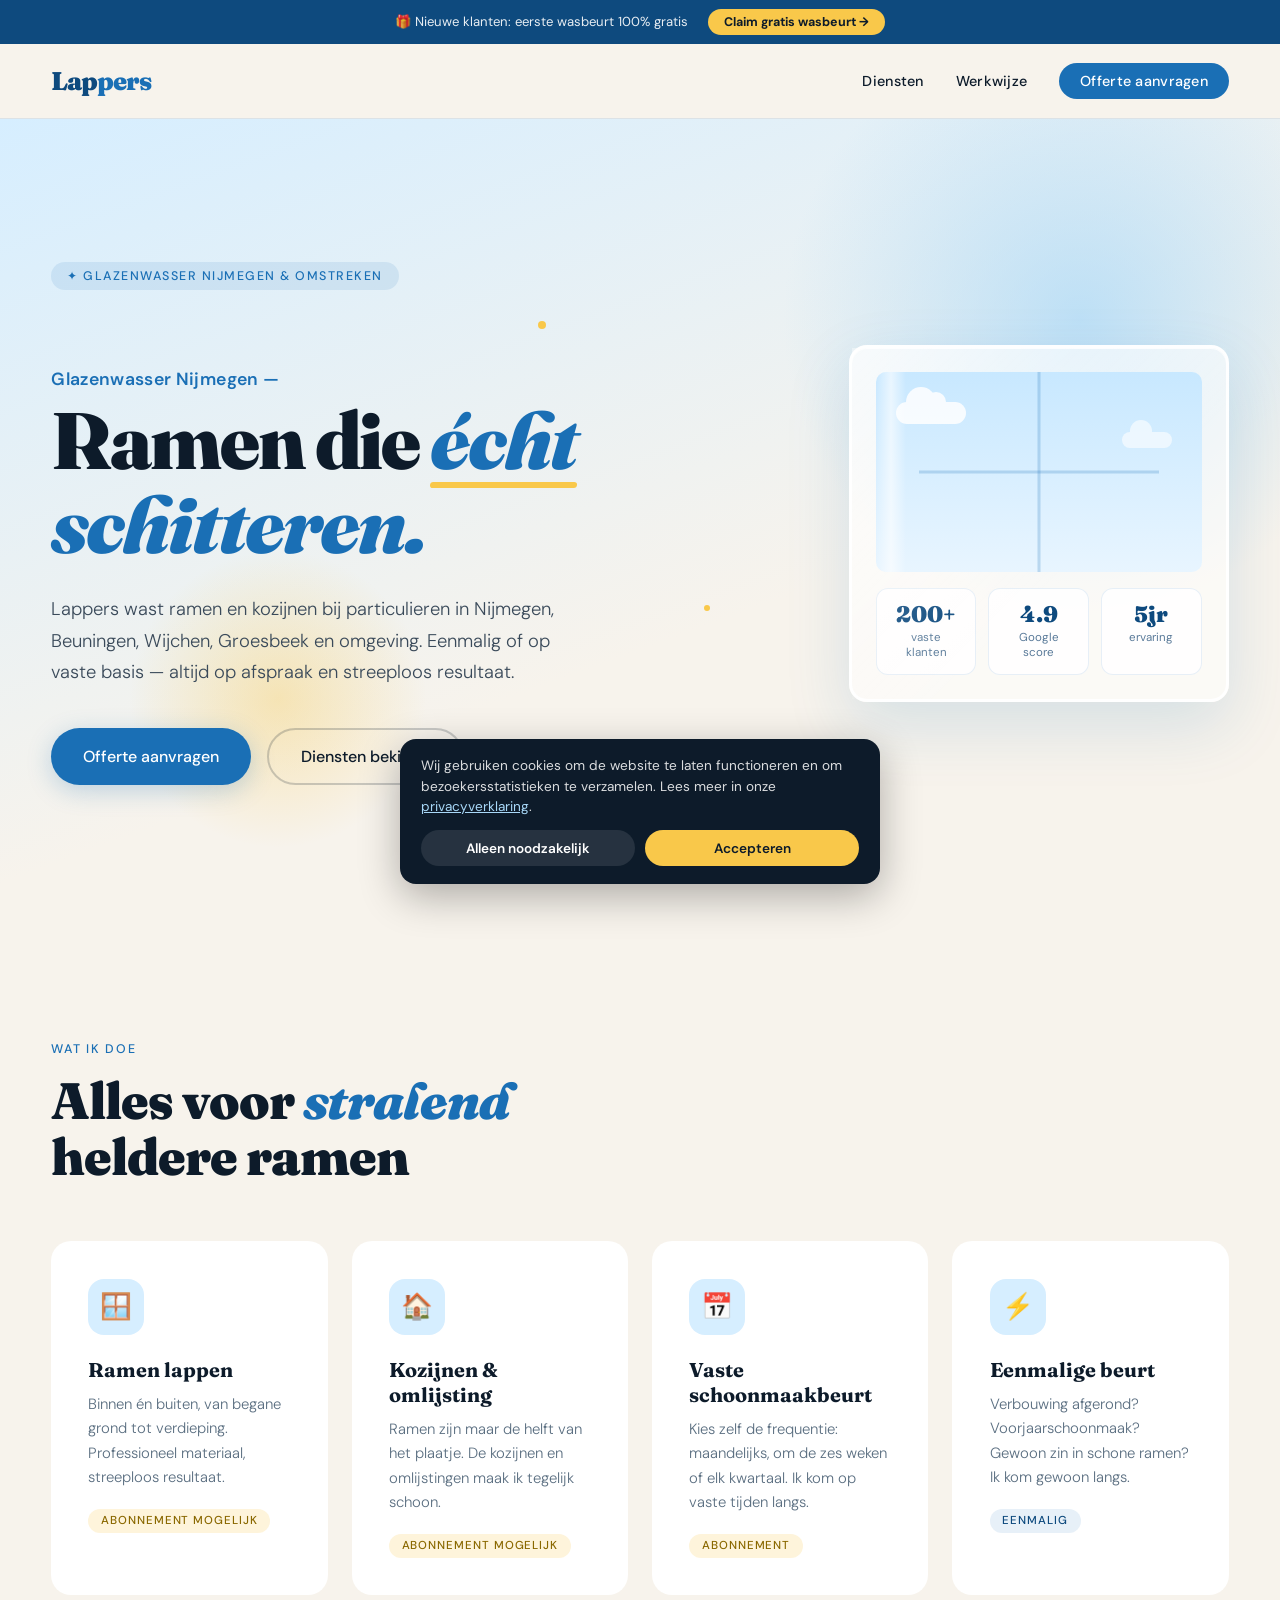
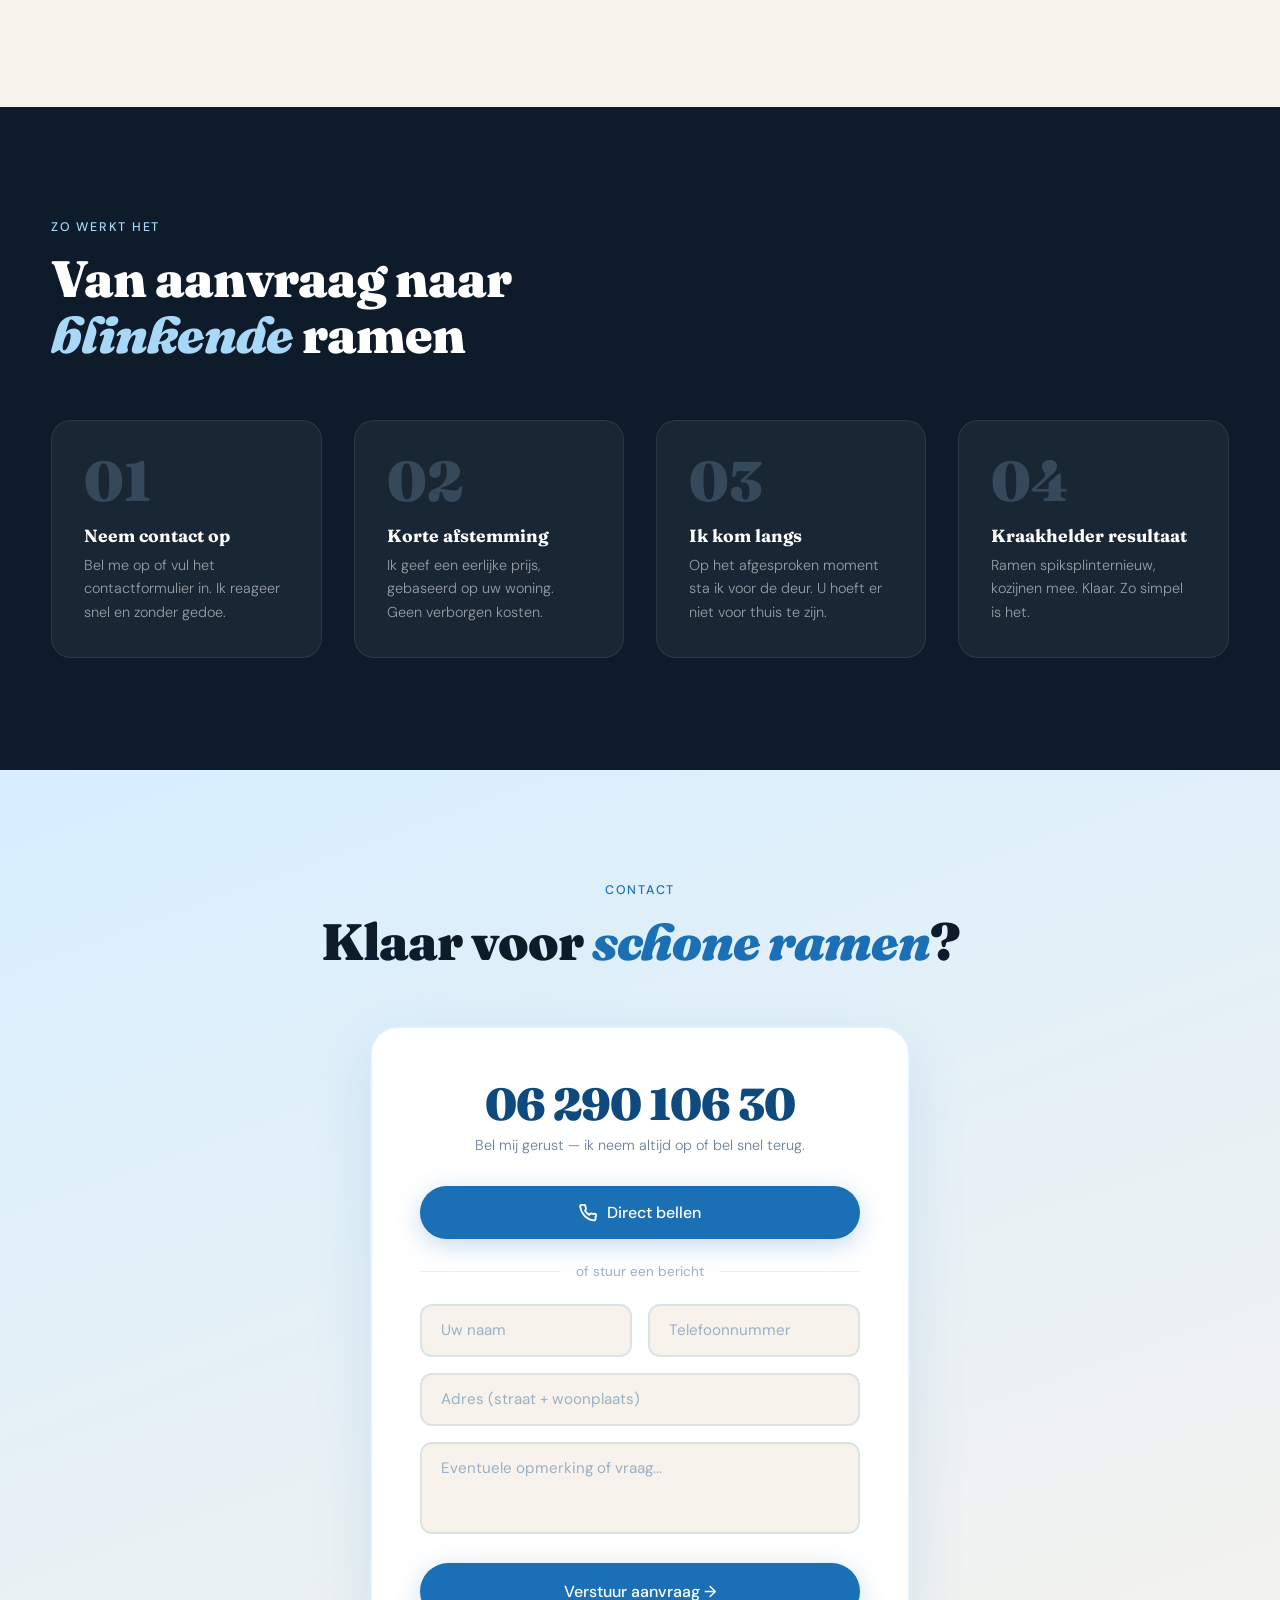
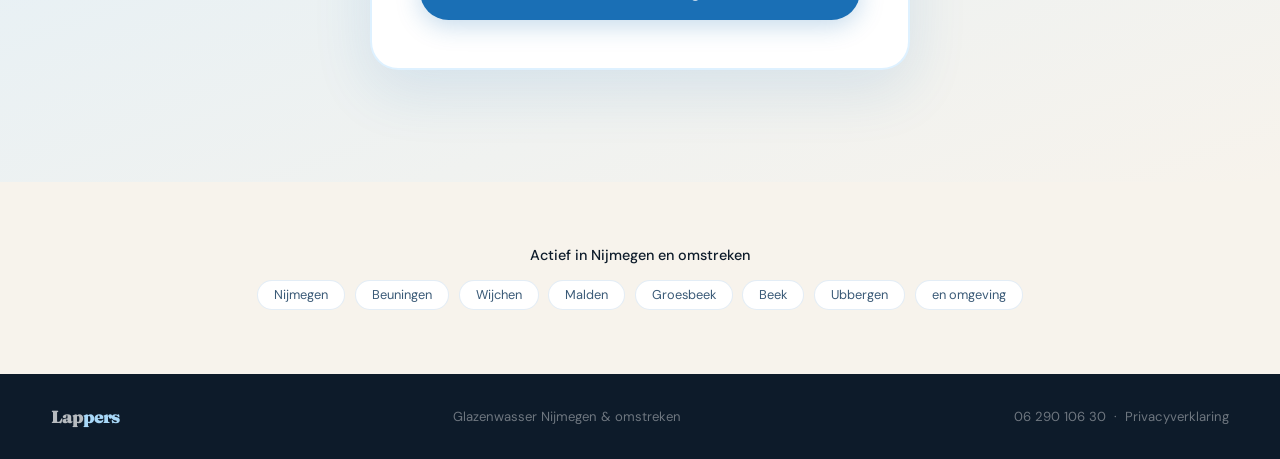
==== commit 08f7821e: "Lappers site: alle review-fixes doorgevoerd Homepage: - Primaire hero-CTA stuurt nu naar #contact i." ====
--- a/index.html
+++ b/index.html
@@ -3,408 +3,1134 @@
 <head>
   <meta charset="UTF-8" />
   <meta name="viewport" content="width=device-width, initial-scale=1.0" />
-  <meta name="description" content="Helder Zicht – professionele glazenwasser in Nijmegen en omgeving. Schone ramen bij particulieren. Betrouwbaar, netjes en scherp geprijsd. Vraag gratis een offerte aan." />
-  <meta name="keywords" content="glazenwasser Nijmegen, ramen lappen Nijmegen, glazenwasser particulieren, ramen wassen Nijmegen, glazenwasser omgeving Nijmegen" />
-  <title>Helder Zicht – Glazenwasser Nijmegen & Omgeving</title>
+  <title>Glazenwasser Nijmegen — Ramen wassen vanaf €25 | Lappers</title>
+  <meta name="description" content="Lappers is uw vaste glazenwasser in Nijmegen en omgeving. Streeploze ramen, eerlijke prijs, eerste wasbeurt gratis voor nieuwe klanten. Vraag direct een offerte aan." />
+  <meta name="keywords" content="glazenwasser Nijmegen, ramen lappen Nijmegen, glazenwasser particulier, ramen wassen Nijmegen, kozijnen schoonmaken" />
+  <meta name="author" content="Lappers" />
+  <meta name="robots" content="index, follow" />
+  <link rel="canonical" href="https://lappers.nl/" />
+
+  <meta property="og:title" content="Glazenwasser Nijmegen — Ramen wassen vanaf €25 | Lappers" />
+  <meta property="og:description" content="Kraakhelder schone ramen en kozijnen in Nijmegen. Eerste wasbeurt 100% gratis voor nieuwe klanten." />
+  <meta property="og:type" content="website" />
+  <meta property="og:url" content="https://lappers.nl/" />
+  <meta property="og:locale" content="nl_NL" />
+
+  <script type="application/ld+json">
+  {
+    "@context": "https://schema.org",
+    "@type": "LocalBusiness",
+    "name": "Lappers",
+    "description": "Glazenwasser in Nijmegen en omstreken voor particulieren. Ramen en kozijnen, eenmalig of abonnement.",
+    "telephone": "+31629010630",
+    "url": "https://lappers.nl",
+    "address": {
+      "@type": "PostalAddress",
+      "addressLocality": "Nijmegen",
+      "addressRegion": "Gelderland",
+      "addressCountry": "NL"
+    },
+    "areaServed": ["Nijmegen", "Beuningen", "Wijchen", "Malden", "Groesbeek", "Beek", "Ubbergen"],
+    "priceRange": "€€",
+    "openingHours": "Mo-Fr 08:00-18:00"
+  }
+  </script>
+  <link rel="icon" type="image/svg+xml" href="/favicon.svg" />
+  <link rel="shortcut icon" href="/favicon.svg" />
   <link rel="preconnect" href="https://fonts.googleapis.com" />
   <link rel="preconnect" href="https://fonts.gstatic.com" crossorigin />
-  <link href="https://fonts.googleapis.com/css2?family=Inter:wght@400;500;600;700&display=swap" rel="stylesheet" />
-  <link rel="stylesheet" href="style.css" />
+  <link href="https://fonts.googleapis.com/css2?family=Fraunces:ital,wght@0,400;0,700;0,900;1,400&family=DM+Sans:wght@300;400;500&display=swap" rel="stylesheet" />
+  <style>
+    :root {
+      --sky: #d6eeff;
+      --sky-mid: #a8d8f8;
+      --blue: #1a6fb5;
+      --blue-dark: #0e4a7e;
+      --ink: #0d1b2a;
+      --cream: #f7f3ec;
+      --sun: #f9c84a;
+      --clean: #ffffff;
+      --glass: rgba(255,255,255,0.55);
+    }
+
+    *, *::before, *::after { box-sizing: border-box; margin: 0; padding: 0; }
+
+    html { scroll-behavior: smooth; }
+
+    body {
+      font-family: 'DM Sans', sans-serif;
+      background: var(--cream);
+      color: var(--ink);
+      overflow-x: hidden;
+    }
+
+    :root {
+      --side-pad: max(4vw, calc((100vw - 1400px) / 2));
+    }
+    nav, .topbar, .hero, .services, .how, .contact, .area, footer {
+      padding-left: var(--side-pad) !important;
+      padding-right: var(--side-pad) !important;
+    }
+
+    /* ── TOPBAR ── */
+    .topbar {
+      background: var(--blue-dark);
+      color: rgba(255,255,255,0.9);
+      text-align: center;
+      padding: 0.55rem 1rem;
+      font-size: 0.82rem;
+      font-weight: 400;
+      display: flex;
+      align-items: center;
+      justify-content: center;
+      gap: 1.2rem;
+      flex-wrap: wrap;
+    }
+
+    .topbar a {
+      display: inline-block;
+      background: var(--sun);
+      color: var(--ink);
+      font-weight: 700;
+      font-size: 0.78rem;
+      padding: 0.32rem 1rem;
+      border-radius: 50px;
+      text-decoration: none;
+      transition: background 0.2s, transform 0.15s;
+      white-space: nowrap;
+    }
+
+    .topbar a:hover { background: #f0b800; transform: translateY(-1px); }
+
+    /* ── HEADER WRAPPER ── */
+    .header-wrap {
+      position: sticky;
+      top: 0;
+      z-index: 100;
+    }
+
+    /* ── NAV ── */
+    nav {
+      display: flex;
+      justify-content: space-between;
+      align-items: center;
+      padding: 1.2rem 4vw;
+      background: rgba(247,243,236,0.95);
+      backdrop-filter: blur(12px);
+      border-bottom: 1.5px solid rgba(26,111,181,0.12);
+    }
+
+    .logo {
+      font-family: 'Fraunces', serif;
+      font-size: 1.6rem;
+      font-weight: 900;
+      color: var(--blue-dark);
+      letter-spacing: -1px;
+    }
+
+    .logo span { color: var(--blue); }
+
+    nav a {
+      text-decoration: none;
+      color: var(--ink);
+      font-weight: 500;
+      font-size: 0.9rem;
+      letter-spacing: 0.02em;
+      transition: color 0.2s;
+    }
+
+    nav a:hover { color: var(--blue); }
+
+    .nav-links { display: flex; gap: 2rem; align-items: center; }
+
+    .nav-cta {
+      background: var(--blue);
+      color: var(--clean) !important;
+      padding: 0.55rem 1.3rem;
+      border-radius: 50px;
+      font-weight: 500 !important;
+      transition: background 0.2s, transform 0.15s !important;
+    }
+
+    .nav-cta:hover { background: var(--blue-dark) !important; transform: translateY(-1px); }
+
+    /* ── HERO ── */
+    .hero {
+      min-height: calc(100vh - 90px);
+      display: flex;
+      align-items: center;
+      padding: 4rem 4vw 4rem;
+      position: relative;
+      overflow: hidden;
+      background: linear-gradient(160deg, var(--sky) 0%, var(--cream) 60%);
+    }
+
+    .hero-bg-circle {
+      position: absolute;
+      border-radius: 50%;
+      pointer-events: none;
+    }
+
+    .hero-bg-circle.c1 {
+      width: 600px; height: 600px;
+      background: radial-gradient(circle, var(--sky-mid) 0%, transparent 70%);
+      top: -100px; right: -100px;
+      opacity: 0.7;
+    }
+
+    .hero-bg-circle.c2 {
+      width: 300px; height: 300px;
+      background: radial-gradient(circle, var(--sun) 0%, transparent 70%);
+      bottom: 80px; left: 10%;
+      opacity: 0.35;
+    }
+
+    .sparkle {
+      position: absolute;
+      border-radius: 50%;
+      background: var(--sun);
+      pointer-events: none;
+      animation: sparkle-float 4s ease-in-out infinite;
+    }
+
+    @keyframes sparkle-float {
+      0%, 100% { transform: translateY(0) scale(1); opacity: 0.6; }
+      50% { transform: translateY(-18px) scale(1.2); opacity: 1; }
+    }
+
+    .hero-content { max-width: 680px; position: relative; z-index: 2; }
+
+    .hero-tag {
+      display: inline-block;
+      font-size: 0.78rem;
+      font-weight: 500;
+      letter-spacing: 0.12em;
+      text-transform: uppercase;
+      color: var(--blue);
+      background: rgba(26,111,181,0.1);
+      padding: 0.35rem 1rem;
+      border-radius: 50px;
+      margin-bottom: 1.5rem;
+      animation: fade-up 0.7s ease both;
+    }
+
+    .hero h1 {
+      font-family: 'Fraunces', serif;
+      font-size: clamp(2.6rem, 6.4vw, 5rem);
+      font-weight: 900;
+      line-height: 1.05;
+      letter-spacing: -2px;
+      color: var(--ink);
+      animation: fade-up 0.7s 0.1s ease both;
+    }
+
+    .hero-sub-line {
+      font-family: 'DM Sans', sans-serif;
+      font-size: clamp(0.95rem, 1.5vw, 1.1rem);
+      font-weight: 600;
+      letter-spacing: 0.02em;
+      color: var(--blue);
+      text-transform: none;
+      display: inline-block;
+      margin-bottom: 0.2rem;
+    }
+
+    .hero-trust {
+      margin-top: 1.4rem;
+      font-size: 0.85rem;
+      color: #5a7080;
+      font-weight: 500;
+      animation: fade-up 0.7s 0.35s ease both;
+    }
+
+    @media (max-width: 600px) {
+      .hero-trust { font-size: 0.78rem; line-height: 1.6; }
+    }
+
+    .hero h1 em {
+      font-style: italic;
+      color: var(--blue);
+    }
+
+    .hero h1 .underline-wave {
+      display: inline-block;
+      position: relative;
+    }
+
+    .hero h1 .underline-wave::after {
+      content: '';
+      position: absolute;
+      left: 0; bottom: -6px;
+      width: 100%; height: 6px;
+      background: var(--sun);
+      border-radius: 3px;
+      transform: skewX(-5deg);
+    }
+
+    .hero p {
+      font-size: 1.15rem;
+      line-height: 1.7;
+      color: #3a4a5a;
+      margin: 1.8rem 0 2.5rem;
+      max-width: 520px;
+      font-weight: 300;
+      animation: fade-up 0.7s 0.2s ease both;
+    }
+
+    .hero-actions {
+      display: flex;
+      gap: 1rem;
+      flex-wrap: wrap;
+      animation: fade-up 0.7s 0.3s ease both;
+    }
+
+    .btn-primary {
+      display: inline-flex;
+      align-items: center;
+      gap: 0.6rem;
+      background: var(--blue);
+      color: var(--clean);
+      padding: 1rem 2rem;
+      border-radius: 50px;
+      font-size: 1rem;
+      font-weight: 500;
+      text-decoration: none;
+      transition: background 0.2s, transform 0.15s, box-shadow 0.2s;
+      box-shadow: 0 6px 24px rgba(26,111,181,0.25);
+    }
+
+    .btn-primary:hover {
+      background: var(--blue-dark);
+      transform: translateY(-2px);
+      box-shadow: 0 10px 32px rgba(26,111,181,0.35);
+    }
+
+    .btn-secondary {
+      display: inline-flex;
+      align-items: center;
+      gap: 0.6rem;
+      background: transparent;
+      color: var(--ink);
+      padding: 1rem 2rem;
+      border-radius: 50px;
+      font-size: 1rem;
+      font-weight: 500;
+      text-decoration: none;
+      border: 2px solid rgba(13,27,42,0.2);
+      transition: border-color 0.2s, color 0.2s, transform 0.15s;
+    }
+
+    .btn-secondary:hover {
+      border-color: var(--blue);
+      color: var(--blue);
+      transform: translateY(-2px);
+    }
+
+    /* Window illustration */
+    .hero-visual {
+      position: absolute;
+      right: var(--side-pad);
+      top: 0;
+      bottom: 0;
+      display: flex;
+      align-items: center;
+      width: min(380px, 36vw);
+      animation: fade-up 0.9s 0.4s ease both;
+    }
+
+    @media (min-width: 900px) {
+      .hero-content { max-width: 52%; }
+    }
+
+    .window-frame {
+      background: var(--glass);
+      backdrop-filter: blur(6px);
+      border: 3px solid rgba(255,255,255,0.9);
+      border-radius: 18px;
+      padding: 1.5rem;
+      box-shadow: 0 24px 64px rgba(26,111,181,0.15), inset 0 1px 0 rgba(255,255,255,0.8);
+      position: relative;
+      overflow: visible;
+      text-align: center;
+      width: 100%;
+    }
+
+    .window-frame::before {
+      content: '';
+      position: absolute;
+      inset: 0;
+      background: linear-gradient(135deg, rgba(255,255,255,0.4) 0%, transparent 60%);
+      pointer-events: none;
+    }
+
+    .window-cross {
+      position: absolute;
+      top: 50%; left: 50%;
+      transform: translate(-50%, -50%);
+      pointer-events: none;
+      width: 0; height: 0;
+    }
+
+    .window-cross::before {
+      content: '';
+      position: absolute;
+      left: 50%; top: -100px;
+      width: 3px; height: 200px;
+      background: rgba(26,111,181,0.22);
+      transform: translateX(-50%);
+    }
+
+    .window-cross::after {
+      content: '';
+      position: absolute;
+      top: 50%; left: -120px;
+      height: 3px; width: 240px;
+      background: rgba(26,111,181,0.22);
+      transform: translateY(-50%);
+    }
+
+    .window-sky {
+      height: 200px;
+      background: linear-gradient(180deg, #c8e8ff 0%, #e8f5ff 100%);
+      border-radius: 10px;
+      position: relative;
+      overflow: hidden;
+    }
+
+    .cloud {
+      position: absolute;
+      background: white;
+      border-radius: 50px;
+      opacity: 0.85;
+    }
+
+    .cloud::before, .cloud::after {
+      content: '';
+      position: absolute;
+      background: white;
+      border-radius: 50%;
+    }
+
+    .cloud1 { width: 70px; height: 22px; top: 30px; left: 20px; animation: drift 8s linear infinite; }
+    .cloud1::before { width: 30px; height: 30px; top: -15px; left: 10px; }
+    .cloud1::after { width: 20px; height: 20px; top: -10px; left: 30px; }
+
+    .cloud2 { width: 50px; height: 16px; top: 60px; right: 30px; animation: drift 12s linear infinite 3s; opacity: 0.6; }
+    .cloud2::before { width: 22px; height: 22px; top: -12px; left: 8px; }
+
+    @keyframes drift {
+      0% { transform: translateX(0); }
+      50% { transform: translateX(12px); }
+      100% { transform: translateX(0); }
+    }
+
+    .shine-bar {
+      position: absolute;
+      width: 30px;
+      top: 0; bottom: 0;
+      background: linear-gradient(90deg, transparent, rgba(255,255,255,0.6), transparent);
+      animation: shine 3s ease-in-out infinite;
+    }
+
+    @keyframes shine {
+      0% { left: -40px; opacity: 0; }
+      30% { opacity: 1; }
+      100% { left: calc(100% + 40px); opacity: 0; }
+    }
+
+    /* Stats below the window illustration */
+    .window-stat-row {
+      display: flex;
+      gap: 0.75rem;
+      margin-top: 1rem;
+    }
+
+    .window-stat {
+      flex: 1;
+      background: rgba(255,255,255,0.8);
+      border-radius: 12px;
+      padding: 0.875rem;
+      text-align: center;
+      border: 1px solid rgba(26,111,181,0.1);
+    }
+
+    .window-stat .num {
+      font-family: 'Fraunces', serif;
+      font-size: 1.4rem;
+      font-weight: 900;
+      color: var(--blue-dark);
+      line-height: 1;
+      display: block;
+    }
+
+    .window-stat .lbl {
+      font-size: 0.72rem;
+      color: #5a7a99;
+      margin-top: 0.3rem;
+      font-weight: 400;
+      display: block;
+    }
+
+    @keyframes fade-up {
+      from { opacity: 0; transform: translateY(24px); }
+      to { opacity: 1; transform: translateY(0); }
+    }
+
+    /* ── SERVICES ── */
+    .services {
+      padding: 7rem 4vw;
+      background: var(--cream);
+    }
+
+    .section-label {
+      font-size: 0.78rem;
+      font-weight: 500;
+      letter-spacing: 0.14em;
+      text-transform: uppercase;
+      color: var(--blue);
+      margin-bottom: 1rem;
+    }
+
+    .section-title {
+      font-family: 'Fraunces', serif;
+      font-size: clamp(2rem, 4vw, 3.2rem);
+      font-weight: 900;
+      line-height: 1.1;
+      letter-spacing: -1px;
+      color: var(--ink);
+      max-width: 520px;
+    }
+
+    .section-title em { font-style: italic; color: var(--blue); }
+
+    .services-grid {
+      display: grid;
+      grid-template-columns: repeat(auto-fit, minmax(260px, 1fr));
+      gap: 1.5rem;
+      margin-top: 3.5rem;
+    }
+
+    .service-card {
+      background: var(--clean);
+      border-radius: 20px;
+      padding: 2.2rem;
+      border: 2px solid transparent;
+      transition: border-color 0.25s, transform 0.2s, box-shadow 0.25s;
+      position: relative;
+      overflow: hidden;
+    }
+
+    .service-card::before {
+      content: '';
+      position: absolute;
+      inset: 0;
+      background: linear-gradient(135deg, rgba(214,238,255,0.4) 0%, transparent 60%);
+      pointer-events: none;
+      opacity: 0;
+      transition: opacity 0.25s;
+    }
+
+    .service-card:hover {
+      border-color: var(--sky-mid);
+      transform: translateY(-4px);
+      box-shadow: 0 16px 48px rgba(26,111,181,0.12);
+    }
+
+    .service-card:hover::before { opacity: 1; }
+
+    .service-icon {
+      width: 56px; height: 56px;
+      background: var(--sky);
+      border-radius: 16px;
+      display: flex;
+      align-items: center;
+      justify-content: center;
+      font-size: 1.6rem;
+      margin-bottom: 1.4rem;
+    }
+
+    .service-card h3 {
+      font-family: 'Fraunces', serif;
+      font-size: 1.25rem;
+      font-weight: 700;
+      margin-bottom: 0.6rem;
+      color: var(--ink);
+    }
+
+    .service-card p {
+      font-size: 0.93rem;
+      line-height: 1.65;
+      color: #5a6e80;
+      font-weight: 300;
+    }
+
+    .service-tag {
+      display: inline-block;
+      font-size: 0.72rem;
+      font-weight: 500;
+      letter-spacing: 0.08em;
+      text-transform: uppercase;
+      padding: 0.28rem 0.8rem;
+      border-radius: 50px;
+      margin-top: 1.2rem;
+    }
+
+    .tag-abo { background: rgba(249,200,74,0.2); color: #8a6800; }
+    .tag-once { background: rgba(26,111,181,0.1); color: var(--blue-dark); }
+
+    /* ── HOW ── */
+    .how {
+      padding: 7rem 4vw;
+      background: var(--ink);
+      color: var(--clean);
+    }
+
+    .how .section-label { color: var(--sky-mid); }
+    .how .section-title { color: var(--clean); }
+    .how .section-title em { color: var(--sky-mid); }
+
+    .steps {
+      display: grid;
+      grid-template-columns: repeat(auto-fit, minmax(200px, 1fr));
+      gap: 2rem;
+      margin-top: 3.5rem;
+      position: relative;
+    }
+
+    .step {
+      position: relative;
+      padding: 2rem;
+      background: rgba(255,255,255,0.05);
+      border-radius: 20px;
+      border: 1px solid rgba(255,255,255,0.08);
+    }
+
+    .step-num {
+      font-family: 'Fraunces', serif;
+      font-size: 3.5rem;
+      font-weight: 900;
+      color: rgba(168,216,248,0.2);
+      line-height: 1;
+      margin-bottom: 1rem;
+    }
+
+    .step h4 {
+      font-family: 'Fraunces', serif;
+      font-size: 1.1rem;
+      font-weight: 700;
+      margin-bottom: 0.5rem;
+      color: var(--clean);
+    }
+
+    .step p {
+      font-size: 0.9rem;
+      line-height: 1.65;
+      color: rgba(255,255,255,0.55);
+      font-weight: 300;
+    }
+
+    /* ── CONTACT ── */
+    .contact {
+      padding: 7rem 4vw;
+      background: linear-gradient(160deg, var(--sky) 0%, var(--cream) 100%);
+      display: flex;
+      flex-direction: column;
+      align-items: center;
+      text-align: center;
+    }
+
+    .contact .section-title { text-align: center; max-width: 640px; margin: 0 auto; }
+
+    .contact-box {
+      background: var(--clean);
+      border-radius: 28px;
+      padding: 3rem;
+      max-width: 540px;
+      width: 100%;
+      margin: 3.5rem auto 0;
+      box-shadow: 0 20px 60px rgba(26,111,181,0.12);
+      border: 2px solid rgba(214,238,255,0.8);
+    }
+
+    .phone-big {
+      font-family: 'Fraunces', serif;
+      font-size: clamp(1.8rem, 5vw, 2.8rem);
+      font-weight: 900;
+      color: var(--blue-dark);
+      letter-spacing: -1px;
+      margin-bottom: 0.3rem;
+    }
+
+    .phone-sub {
+      font-size: 0.9rem;
+      color: #6a8099;
+      margin-bottom: 2rem;
+      font-weight: 300;
+    }
+
+    .divider {
+      display: flex;
+      align-items: center;
+      gap: 1rem;
+      margin: 1.5rem 0;
+      color: #9ab0c4;
+      font-size: 0.85rem;
+    }
+
+    .divider::before, .divider::after {
+      content: '';
+      flex: 1;
+      height: 1px;
+      background: rgba(26,111,181,0.12);
+    }
+
+    .form-group { margin-bottom: 1rem; }
+
+    .form-group input,
+    .form-group textarea {
+      width: 100%;
+      padding: 0.9rem 1.2rem;
+      border: 2px solid rgba(26,111,181,0.12);
+      border-radius: 12px;
+      font-family: 'DM Sans', sans-serif;
+      font-size: 0.95rem;
+      background: var(--cream);
+      color: var(--ink);
+      outline: none;
+      transition: border-color 0.2s, background 0.2s;
+      resize: none;
+    }
+
+    .form-group input:focus,
+    .form-group textarea:focus {
+      border-color: var(--blue);
+      background: var(--clean);
+    }
+
+    .form-group input::placeholder,
+    .form-group textarea::placeholder {
+      color: #9ab0c4;
+    }
+
+    .form-row { display: grid; grid-template-columns: 1fr 1fr; gap: 1rem; }
+
+    .submit-btn {
+      width: 100%;
+      padding: 1.1rem;
+      background: var(--blue);
+      color: var(--clean);
+      font-family: 'DM Sans', sans-serif;
+      font-size: 1rem;
+      font-weight: 500;
+      border: none;
+      border-radius: 50px;
+      cursor: pointer;
+      transition: background 0.2s, transform 0.15s, box-shadow 0.2s;
+      margin-top: 0.5rem;
+      box-shadow: 0 6px 24px rgba(26,111,181,0.25);
+    }
+
+    .submit-btn:hover {
+      background: var(--blue-dark);
+      transform: translateY(-2px);
+      box-shadow: 0 10px 32px rgba(26,111,181,0.35);
+    }
+
+    .submit-btn:disabled { opacity: 0.6; cursor: not-allowed; transform: none; }
+
+    .success-msg {
+      display: none;
+      text-align: center;
+      padding: 1.5rem;
+      background: rgba(26,181,81,0.08);
+      border: 2px solid rgba(26,181,81,0.2);
+      border-radius: 16px;
+      color: #1a6b36;
+      font-weight: 500;
+      font-size: 0.95rem;
+      margin-top: 1rem;
+    }
+
+    /* ── AREA ── */
+    .area {
+      padding: 4rem 4vw;
+      text-align: center;
+      background: var(--cream);
+    }
+
+    .area p {
+      font-size: 0.9rem;
+      color: #7a95aa;
+      font-weight: 300;
+    }
+
+    .area strong { color: var(--ink); font-weight: 500; }
+
+    .area-tags {
+      display: flex;
+      flex-wrap: wrap;
+      gap: 0.6rem;
+      justify-content: center;
+      margin-top: 1rem;
+    }
+
+    .area-tag {
+      background: var(--clean);
+      border: 1.5px solid rgba(26,111,181,0.12);
+      color: #3a5a77;
+      font-size: 0.8rem;
+      padding: 0.35rem 1rem;
+      border-radius: 50px;
+      font-weight: 400;
+    }
+
+    /* ── FOOTER ── */
+    footer {
+      padding: 2rem 4vw;
+      background: var(--ink);
+      color: rgba(255,255,255,0.4);
+      display: flex;
+      justify-content: space-between;
+      align-items: center;
+      flex-wrap: wrap;
+      gap: 1rem;
+      font-size: 0.82rem;
+    }
+
+    footer .logo { color: rgba(255,255,255,0.7); font-size: 1.1rem; }
+    footer .logo span { color: var(--sky-mid); }
+    footer a { color: rgba(255,255,255,0.4); text-decoration: none; }
+    footer a:hover { color: var(--sky-mid); }
+
+    /* ── RESPONSIVE ── */
+    @media (max-width: 768px) {
+      .hero {
+        flex-direction: column;
+        padding-top: 1.5rem;
+        padding-bottom: 2rem;
+        min-height: auto;
+      }
+      .hero-content { padding-top: 0.5rem; }
+      .hero-visual { position: relative; right: auto; top: auto; transform: none; width: 100%; margin-top: 3rem; }
+      .form-row { grid-template-columns: 1fr; }
+      .nav-links a:not(.nav-cta) { display: none; }
+    }
+
+    .mobile-call-cta {
+      display: none;
+      position: fixed;
+      bottom: 1rem;
+      left: 1rem;
+      right: 1rem;
+      z-index: 99;
+      background: var(--blue);
+      color: var(--clean);
+      padding: 0.95rem 1.2rem;
+      border-radius: 50px;
+      text-align: center;
+      text-decoration: none;
+      font-weight: 700;
+      font-size: 0.95rem;
+      box-shadow: 0 8px 28px rgba(13,27,42,0.35);
+      transition: background 0.2s, transform 0.15s;
+      animation: slide-up 0.5s ease 1s both;
+    }
+
+    .mobile-call-cta:active { background: var(--blue-dark); transform: scale(0.98); }
+    .mobile-call-cta .icon { display: inline-block; margin-right: 0.4rem; }
+
+    @keyframes slide-up {
+      from { transform: translateY(150%); opacity: 0; }
+      to { transform: translateY(0); opacity: 1; }
+    }
+
+    @media (max-width: 768px) {
+      .mobile-call-cta { display: flex; align-items: center; justify-content: center; gap: 0.5rem; }
+    }
+
+    .cookie-banner {
+      position: fixed;
+      bottom: 1rem;
+      left: 1rem;
+      right: 1rem;
+      max-width: 480px;
+      margin: 0 auto;
+      background: var(--ink);
+      color: var(--clean);
+      padding: 1.1rem 1.3rem;
+      border-radius: 16px;
+      box-shadow: 0 12px 40px rgba(0,0,0,0.3);
+      z-index: 1000;
+      display: none;
+      font-size: 0.85rem;
+      line-height: 1.5;
+    }
+    .cookie-banner.show { display: block; animation: slide-up-cookie 0.4s ease both; }
+    .cookie-banner p { margin: 0 0 0.8rem; color: rgba(255,255,255,0.85); }
+    .cookie-banner a { color: #a8d8f8; text-decoration: underline; }
+    .cookie-banner-actions { display: flex; gap: 0.6rem; flex-wrap: wrap; }
+    .cookie-btn {
+      flex: 1;
+      padding: 0.6rem 1rem;
+      border-radius: 50px;
+      border: none;
+      font-family: inherit;
+      font-size: 0.85rem;
+      font-weight: 600;
+      cursor: pointer;
+      transition: opacity 0.2s, transform 0.15s;
+      min-width: 110px;
+    }
+    .cookie-btn-accept { background: var(--sun); color: var(--ink); }
+    .cookie-btn-decline { background: rgba(255,255,255,0.1); color: var(--clean); }
+    .cookie-btn:hover { transform: translateY(-1px); }
+    @keyframes slide-up-cookie {
+      from { transform: translateY(100%); opacity: 0; }
+      to { transform: translateY(0); opacity: 1; }
+    }
+  </style>
 </head>
 <body>
 
-  <!-- HEADER -->
-  <header class="header" id="top">
-    <div class="container header__inner">
-      <a href="#top" class="logo">
-        <svg width="32" height="32" viewBox="0 0 32 32" fill="none" xmlns="http://www.w3.org/2000/svg" aria-hidden="true">
-          <rect width="32" height="32" rx="8" fill="#0ea5e9"/>
-          <path d="M8 24 L16 8 L24 24" stroke="white" stroke-width="2.5" stroke-linecap="round" stroke-linejoin="round"/>
-          <path d="M10.5 19h11" stroke="white" stroke-width="2" stroke-linecap="round"/>
-        </svg>
-        <span>Helder Zicht</span>
-      </a>
-      <button class="nav-toggle" id="navToggle" aria-label="Menu openen" aria-expanded="false">
-        <span></span><span></span><span></span>
-      </button>
-      <nav class="nav" id="mainNav">
-        <ul>
-          <li><a href="#diensten">Diensten</a></li>
-          <li><a href="#werkgebied">Werkgebied</a></li>
-          <li><a href="#werkwijze">Werkwijze</a></li>
-          <li><a href="#reviews">Reviews</a></li>
-          <li><a href="#offerte" class="btn btn--nav">Gratis offerte</a></li>
-        </ul>
-      </nav>
+  <div class="header-wrap">
+    <div class="topbar">
+      <span>🎁 Nieuwe klanten: eerste wasbeurt 100% gratis</span>
+      <a href="/gratis-wasbeurt/">Claim gratis wasbeurt →</a>
     </div>
-  </header>
-
-  <!-- HERO -->
+    <nav>
+      <div class="logo">Lap<span>pers</span></div>
+      <div class="nav-links">
+        <a href="#diensten">Diensten</a>
+        <a href="#werkwijze">Werkwijze</a>
+        <a href="#contact" class="nav-cta">Offerte aanvragen</a>
+      </div>
+    </nav>
+  </div>
+
   <section class="hero">
-    <div class="container hero__inner">
-      <div class="hero__content">
-        <span class="badge">Nijmegen & omgeving</span>
-        <h1>Altijd schone ramen,<br>zonder gedoe</h1>
-        <p class="hero__sub">Helder Zicht verzorgt professioneel ramen lappen bij particulieren in Nijmegen en de regio. Betrouwbaar, netjes en precies op tijd.</p>
-        <div class="hero__actions">
-          <a href="#offerte" class="btn btn--primary">Vraag gratis een offerte aan</a>
-          <a href="tel:+31612345678" class="btn btn--ghost">
-            <svg width="18" height="18" viewBox="0 0 24 24" fill="none" stroke="currentColor" stroke-width="2" stroke-linecap="round" stroke-linejoin="round"><path d="M22 16.92v3a2 2 0 0 1-2.18 2 19.79 19.79 0 0 1-8.63-3.07A19.5 19.5 0 0 1 4.69 12 19.79 19.79 0 0 1 1.61 3.41 2 2 0 0 1 3.58 1h3a2 2 0 0 1 2 1.72c.127.96.361 1.903.7 2.81a2 2 0 0 1-.45 2.11L7.91 8.56a16 16 0 0 0 6 6l.92-1.42a2 2 0 0 1 2.11-.45c.907.339 1.85.573 2.81.7A2 2 0 0 1 21.5 15.5l.42 1.42z"/></svg>
-            06 - 12 34 56 78
-          </a>
+    <div class="hero-bg-circle c1"></div>
+    <div class="hero-bg-circle c2"></div>
+
+    <div class="sparkle" style="width:8px;height:8px;top:25%;left:42%;animation-delay:0s;"></div>
+    <div class="sparkle" style="width:6px;height:6px;top:60%;left:55%;animation-delay:1.2s;"></div>
+    <div class="sparkle" style="width:10px;height:10px;top:35%;left:70%;animation-delay:2.5s;"></div>
+
+    <div class="hero-content">
+      <div class="hero-tag">✦ Glazenwasser Nijmegen &amp; omstreken</div>
+      <h1>
+        <span class="hero-sub-line">Glazenwasser Nijmegen —</span><br>
+        Ramen die <em><span class="underline-wave">écht</span> schitteren.</em>
+      </h1>
+      <p>
+        Lappers wast ramen en kozijnen bij particulieren in Nijmegen, Beuningen, Wijchen, Groesbeek en omgeving. Eenmalig of op vaste basis — altijd op afspraak en streeploos resultaat.
+      </p>
+      <!-- FIX: primaire CTA stuurt nu naar offerte, niet naar diensten -->
+      <div class="hero-actions">
+        <a href="#contact" class="btn-primary">Offerte aanvragen</a>
+        <a href="#diensten" class="btn-secondary">Diensten bekijken</a>
+      </div>
+    </div>
+
+    <div class="hero-visual">
+      <div class="window-frame">
+        <div class="window-sky">
+          <div class="cloud cloud1"></div>
+          <div class="cloud cloud2"></div>
+          <div class="shine-bar"></div>
+          <div class="window-cross"></div>
         </div>
-        <div class="hero__trust">
-          <div class="trust-item">
-            <svg width="16" height="16" viewBox="0 0 24 24" fill="none" stroke="#0ea5e9" stroke-width="2.5" stroke-linecap="round" stroke-linejoin="round"><polyline points="20 6 9 17 4 12"/></svg>
-            <span>Vaste glazenwasser</span>
+        <!-- FIX: knop uit de illustratie gehaald, vervangen door trustcijfers -->
+        <div class="window-stat-row">
+          <div class="window-stat">
+            <span class="num">200+</span>
+            <span class="lbl">vaste klanten</span>
           </div>
-          <div class="trust-item">
-            <svg width="16" height="16" viewBox="0 0 24 24" fill="none" stroke="#0ea5e9" stroke-width="2.5" stroke-linecap="round" stroke-linejoin="round"><polyline points="20 6 9 17 4 12"/></svg>
-            <span>Geen contract nodig</span>
+          <div class="window-stat">
+            <span class="num">4.9</span>
+            <span class="lbl">Google score</span>
           </div>
-          <div class="trust-item">
-            <svg width="16" height="16" viewBox="0 0 24 24" fill="none" stroke="#0ea5e9" stroke-width="2.5" stroke-linecap="round" stroke-linejoin="round"><polyline points="20 6 9 17 4 12"/></svg>
-            <span>Verzekerd & betrouwbaar</span>
-          </div>
-        </div>
-      </div>
-      <div class="hero__visual">
-        <div class="hero__img-wrapper">
-          <img src="images/hero.jpg" alt="Glazenwasser aan het werk bij een woning in Nijmegen" width="560" height="480" loading="eager" onerror="this.parentElement.classList.add('img-placeholder')" />
-          <div class="hero__badge-float">
-            <strong>4.9</strong>
-            <div class="stars" aria-label="4.9 van de 5 sterren">★★★★★</div>
-            <span>Google reviews</span>
+          <div class="window-stat">
+            <span class="num">5jr</span>
+            <span class="lbl">ervaring</span>
           </div>
         </div>
       </div>
     </div>
   </section>
 
-  <!-- USP STRIP -->
-  <section class="usp-strip">
-    <div class="container usp-strip__inner">
-      <div class="usp-item">
-        <svg width="24" height="24" viewBox="0 0 24 24" fill="none" stroke="currentColor" stroke-width="2" stroke-linecap="round" stroke-linejoin="round"><rect x="3" y="4" width="18" height="18" rx="2" ry="2"/><line x1="16" y1="2" x2="16" y2="6"/><line x1="8" y1="2" x2="8" y2="6"/><line x1="3" y1="10" x2="21" y2="10"/></svg>
-        <div>
-          <strong>Vaste planning</strong>
-          <span>Elke 4, 6 of 8 weken</span>
-        </div>
+  <section class="services" id="diensten">
+    <div class="section-label">Wat ik doe</div>
+    <h2 class="section-title">Alles voor <em>stralend</em> heldere ramen</h2>
+
+    <div class="services-grid">
+      <div class="service-card">
+        <div class="service-icon">🪟</div>
+        <h3>Ramen lappen</h3>
+        <p>Binnen én buiten, van begane grond tot verdieping. Professioneel materiaal, streeploos resultaat.</p>
+        <span class="service-tag tag-abo">Abonnement mogelijk</span>
       </div>
-      <div class="usp-item">
-        <svg width="24" height="24" viewBox="0 0 24 24" fill="none" stroke="currentColor" stroke-width="2" stroke-linecap="round" stroke-linejoin="round"><path d="M12 22s8-4 8-10V5l-8-3-8 3v7c0 6 8 10 8 10z"/></svg>
-        <div>
-          <strong>WA-verzekerd</strong>
-          <span>U bent altijd gedekt</span>
-        </div>
+      <div class="service-card">
+        <div class="service-icon">🏠</div>
+        <h3>Kozijnen &amp; omlijsting</h3>
+        <p>Ramen zijn maar de helft van het plaatje. De kozijnen en omlijstingen maak ik tegelijk schoon.</p>
+        <span class="service-tag tag-abo">Abonnement mogelijk</span>
       </div>
-      <div class="usp-item">
-        <svg width="24" height="24" viewBox="0 0 24 24" fill="none" stroke="currentColor" stroke-width="2" stroke-linecap="round" stroke-linejoin="round"><circle cx="12" cy="12" r="10"/><polyline points="12 6 12 12 16 14"/></svg>
-        <div>
-          <strong>Altijd op tijd</strong>
-          <span>Of we bellen u van tevoren</span>
-        </div>
+      <div class="service-card">
+        <div class="service-icon">📅</div>
+        <h3>Vaste schoonmaakbeurt</h3>
+        <p>Kies zelf de frequentie: maandelijks, om de zes weken of elk kwartaal. Ik kom op vaste tijden langs.</p>
+        <span class="service-tag tag-abo">Abonnement</span>
       </div>
-      <div class="usp-item">
-        <svg width="24" height="24" viewBox="0 0 24 24" fill="none" stroke="currentColor" stroke-width="2" stroke-linecap="round" stroke-linejoin="round"><line x1="12" y1="1" x2="12" y2="23"/><path d="M17 5H9.5a3.5 3.5 0 0 0 0 7h5a3.5 3.5 0 0 1 0 7H6"/></svg>
-        <div>
-          <strong>Scherpe tarieven</strong>
-          <span>Eerlijk en transparant</span>
-        </div>
+      <div class="service-card">
+        <div class="service-icon">⚡</div>
+        <h3>Eenmalige beurt</h3>
+        <p>Verbouwing afgerond? Voorjaarschoonmaak? Gewoon zin in schone ramen? Ik kom gewoon langs.</p>
+        <span class="service-tag tag-once">Eenmalig</span>
       </div>
     </div>
   </section>
 
-  <!-- DIENSTEN -->
-  <section class="section" id="diensten">
-    <div class="container">
-      <div class="section__header">
-        <h2>Wat we voor u doen</h2>
-        <p>We wassen alle ramen aan de buiten- en binnenkant, inclusief kozijnen en dorpels. Grondig en zonder sporen.</p>
+  <section class="how" id="werkwijze">
+    <div class="section-label">Zo werkt het</div>
+    <h2 class="section-title">Van aanvraag naar <em>blinkende</em> ramen</h2>
+
+    <div class="steps">
+      <div class="step">
+        <div class="step-num">01</div>
+        <h4>Neem contact op</h4>
+        <p>Bel me op of vul het contactformulier in. Ik reageer snel en zonder gedoe.</p>
       </div>
-      <div class="diensten__grid">
-        <div class="dienst-card">
-          <div class="dienst-card__icon">
-            <svg width="28" height="28" viewBox="0 0 24 24" fill="none" stroke="currentColor" stroke-width="1.8" stroke-linecap="round" stroke-linejoin="round"><rect x="3" y="3" width="18" height="18" rx="2"/><line x1="3" y1="9" x2="21" y2="9"/><line x1="9" y1="21" x2="9" y2="9"/></svg>
-          </div>
-          <h3>Ramen buiten</h3>
-          <p>De buitenkant van alle ramen wordt grondig gewassen met professionele apparatuur. Kozijnen en vensterbanken nemen we standaard mee.</p>
-        </div>
-        <div class="dienst-card">
-          <div class="dienst-card__icon">
-            <svg width="28" height="28" viewBox="0 0 24 24" fill="none" stroke="currentColor" stroke-width="1.8" stroke-linecap="round" stroke-linejoin="round"><path d="M3 9l9-7 9 7v11a2 2 0 0 1-2 2H5a2 2 0 0 1-2-2z"/><polyline points="9 22 9 12 15 12 15 22"/></svg>
-          </div>
-          <h3>Ramen binnen</h3>
-          <p>Op aanvraag wassen we ook de binnenkant. Ideaal voor het voorjaar of als u wilt dat alles van voor tot achter glanst.</p>
-        </div>
-        <div class="dienst-card">
-          <div class="dienst-card__icon">
-            <svg width="28" height="28" viewBox="0 0 24 24" fill="none" stroke="currentColor" stroke-width="1.8" stroke-linecap="round" stroke-linejoin="round"><path d="M21 16V8a2 2 0 0 0-1-1.73l-7-4a2 2 0 0 0-2 0l-7 4A2 2 0 0 0 3 8v8a2 2 0 0 0 1 1.73l7 4a2 2 0 0 0 2 0l7-4A2 2 0 0 0 21 16z"/></svg>
-          </div>
-          <h3>Kozijnen & dorpels</h3>
-          <p>Smerige kozijnen trekken het geheel naar beneden. We nemen ze standaard mee en laten ze net zo schoon achter als de ramen zelf.</p>
-        </div>
-        <div class="dienst-card">
-          <div class="dienst-card__icon">
-            <svg width="28" height="28" viewBox="0 0 24 24" fill="none" stroke="currentColor" stroke-width="1.8" stroke-linecap="round" stroke-linejoin="round"><polyline points="23 7 13 17 8 12 1 19"/><polyline points="17 7 23 7 23 13"/></svg>
-          </div>
-          <h3>Vaste afspraak</h3>
-          <p>Kies een frequentie die bij u past: elke 4, 6 of 8 weken. We houden ons aan de planning en geven op tijd een seintje als we komen.</p>
-        </div>
+      <div class="step">
+        <div class="step-num">02</div>
+        <h4>Korte afstemming</h4>
+        <p>Ik geef een eerlijke prijs, gebaseerd op uw woning. Geen verborgen kosten.</p>
+      </div>
+      <div class="step">
+        <div class="step-num">03</div>
+        <h4>Ik kom langs</h4>
+        <p>Op het afgesproken moment sta ik voor de deur. U hoeft er niet voor thuis te zijn.</p>
+      </div>
+      <div class="step">
+        <div class="step-num">04</div>
+        <h4>Kraakhelder resultaat</h4>
+        <p>Ramen spiksplinternieuw, kozijnen mee. Klaar. Zo simpel is het.</p>
       </div>
     </div>
   </section>
 
-  <!-- WERKGEBIED -->
-  <section class="section section--alt" id="werkgebied">
-    <div class="container">
-      <div class="werkgebied__inner">
-        <div class="werkgebied__content">
-          <h2>Actief in Nijmegen en omgeving</h2>
-          <p>We rijden door heel Nijmegen en de directe omgeving. Van de Benedenstad tot Lent, van Dukenburg tot Beuningen — we kennen de weg.</p>
-          <ul class="werkgebied__list">
-            <li>Nijmegen (alle wijken)</li>
-            <li>Lent & Beuningen</li>
-            <li>Wijchen & Heumen</li>
-            <li>Groesbeek & Berg en Dal</li>
-            <li>Malden & Grave</li>
-            <li>Druten & omstreken</li>
-          </ul>
-          <p class="werkgebied__note">Woont u net buiten dit gebied? Neem gerust contact op. Vaak rijden we er wel langs.</p>
-          <a href="#offerte" class="btn btn--primary">Check of we bij u komen</a>
-        </div>
-        <div class="werkgebied__map">
-          <div class="map-visual" aria-hidden="true">
-            <svg viewBox="0 0 400 360" fill="none" xmlns="http://www.w3.org/2000/svg">
-              <rect width="400" height="360" rx="16" fill="#f0f9ff"/>
-              <!-- Simplified map visual -->
-              <ellipse cx="200" cy="180" rx="150" ry="120" fill="#e0f2fe" stroke="#bae6fd" stroke-width="2"/>
-              <ellipse cx="200" cy="180" rx="90" ry="70" fill="#bae6fd" stroke="#7dd3fc" stroke-width="2"/>
-              <!-- River Waal -->
-              <path d="M 60 200 Q 130 185 200 195 Q 270 205 340 185" stroke="#7dd3fc" stroke-width="10" stroke-linecap="round" fill="none"/>
-              <!-- City dots -->
-              <circle cx="200" cy="175" r="10" fill="#0ea5e9"/>
-              <circle cx="215" cy="145" r="6" fill="#38bdf8"/>
-              <circle cx="165" cy="195" r="6" fill="#38bdf8"/>
-              <circle cx="240" cy="205" r="6" fill="#38bdf8"/>
-              <circle cx="175" cy="155" r="5" fill="#7dd3fc"/>
-              <circle cx="240" cy="165" r="5" fill="#7dd3fc"/>
-              <circle cx="200" cy="225" r="5" fill="#7dd3fc"/>
-              <!-- Labels -->
-              <text x="205" y="165" font-family="Inter, sans-serif" font-size="13" font-weight="600" fill="#0369a1">Nijmegen</text>
-              <text x="218" y="138" font-family="Inter, sans-serif" font-size="10" fill="#0369a1">Lent</text>
-              <text x="128" y="198" font-family="Inter, sans-serif" font-size="10" fill="#0369a1">Wijchen</text>
-              <text x="246" y="218" font-family="Inter, sans-serif" font-size="10" fill="#0369a1">Groesbeek</text>
-            </svg>
+  <section class="contact" id="contact">
+    <div class="section-label">Contact</div>
+    <h2 class="section-title">Klaar voor <em>schone ramen</em>?</h2>
+
+    <div class="contact-box">
+      <a href="tel:+31629010630" style="text-decoration:none;">
+        <div class="phone-big">06 290 106 30</div>
+      </a>
+      <div class="phone-sub">Bel mij gerust — ik neem altijd op of bel snel terug.</div>
+      <a href="tel:+31629010630" class="btn-primary" style="display:flex;justify-content:center;width:100%;">
+        <svg width="18" height="18" viewBox="0 0 24 24" fill="none" stroke="currentColor" stroke-width="2.5" stroke-linecap="round" stroke-linejoin="round"><path d="M22 16.92v3a2 2 0 0 1-2.18 2 19.79 19.79 0 0 1-8.63-3.07A19.5 19.5 0 0 1 4.69 12a19.79 19.79 0 0 1-3.07-8.67A2 2 0 0 1 3.55 1h3a2 2 0 0 1 2 1.72c.127.96.361 1.903.7 2.81a2 2 0 0 1-.45 2.11L8.09 8.91a16 16 0 0 0 5.61 5.61l1.27-1.27a2 2 0 0 1 2.11-.45 12.84 12.84 0 0 0 2.81.7A2 2 0 0 1 22 16.92z"></path></svg>
+        Direct bellen
+      </a>
+
+      <div class="divider">of stuur een bericht</div>
+
+      <form id="contactForm" onsubmit="handleSubmit(event)">
+        <div class="form-row">
+          <div class="form-group">
+            <input type="text" name="naam" placeholder="Uw naam" required />
+          </div>
+          <div class="form-group">
+            <input type="tel" name="telefoon" placeholder="Telefoonnummer" required />
           </div>
         </div>
+        <div class="form-group">
+          <input type="text" name="adres" placeholder="Adres (straat + woonplaats)" />
+        </div>
+        <div class="form-group">
+          <textarea name="bericht" rows="3" placeholder="Eventuele opmerking of vraag..."></textarea>
+        </div>
+        <button type="submit" class="submit-btn" id="contactSubmitBtn">Verstuur aanvraag →</button>
+      </form>
+
+      <div class="success-msg" id="successMsg">
+        ✓ Bedankt voor uw aanvraag! Ik neem zo snel mogelijk contact met u op.
       </div>
     </div>
   </section>
 
-  <!-- WERKWIJZE -->
-  <section class="section" id="werkwijze">
-    <div class="container">
-      <div class="section__header">
-        <h2>Zo werkt het</h2>
-        <p>Van eerste contact tot glanzende ramen in vier stappen.</p>
-      </div>
-      <div class="werkwijze__steps">
-        <div class="step">
-          <div class="step__number">1</div>
-          <h3>Offerte aanvragen</h3>
-          <p>Vul het formulier in of bel ons. We hebben voldoende aan een paar basisgegevens over uw woning.</p>
-        </div>
-        <div class="step__arrow" aria-hidden="true">→</div>
-        <div class="step">
-          <div class="step__number">2</div>
-          <h3>Vaste prijs afspreken</h3>
-          <p>U ontvangt een heldere offerte zonder verborgen kosten. Akkoord? Dan plannen we de eerste afspraak in.</p>
-        </div>
-        <div class="step__arrow" aria-hidden="true">→</div>
-        <div class="step">
-          <div class="step__number">3</div>
-          <h3>We komen langs</h3>
-          <p>Op de afgesproken dag zijn we er. We werken netjes, snel en laten niets achter dan schone ramen.</p>
-        </div>
-        <div class="step__arrow" aria-hidden="true">→</div>
-        <div class="step">
-          <div class="step__number">4</div>
-          <h3>Vaste afspraak</h3>
-          <p>Bevalt het? Dan worden we uw vaste glazenwasser en komen we automatisch terug op de afgesproken frequentie.</p>
-        </div>
-      </div>
+  <section class="area">
+    <p><strong>Actief in Nijmegen en omstreken</strong></p>
+    <div class="area-tags">
+      <span class="area-tag">Nijmegen</span>
+      <span class="area-tag">Beuningen</span>
+      <span class="area-tag">Wijchen</span>
+      <span class="area-tag">Malden</span>
+      <span class="area-tag">Groesbeek</span>
+      <span class="area-tag">Beek</span>
+      <span class="area-tag">Ubbergen</span>
+      <span class="area-tag">en omgeving</span>
     </div>
   </section>
 
-  <!-- REVIEWS -->
-  <section class="section section--alt" id="reviews">
-    <div class="container">
-      <div class="section__header">
-        <h2>Wat klanten zeggen</h2>
-        <p>We werken voor meer dan 200 vaste klanten in Nijmegen en omgeving. Dit zijn hun ervaringen.</p>
-      </div>
-      <div class="reviews__grid">
-        <div class="review-card">
-          <div class="review-card__stars" aria-label="5 van de 5 sterren">★★★★★</div>
-          <p>"Al drie jaar vaste klant en nooit teleurgesteld. De ramen zijn altijd vlekkeloos schoon en ze zijn altijd op tijd. Echte aanrader."</p>
-          <div class="review-card__author">
-            <div class="review-card__avatar">MV</div>
-            <div>
-              <strong>Marieke V.</strong>
-              <span>Nijmegen-Oost</span>
-            </div>
-          </div>
-        </div>
-        <div class="review-card">
-          <div class="review-card__stars" aria-label="5 van de 5 sterren">★★★★★</div>
-          <p>"Eindelijk een glazenwasser die doet wat hij belooft. Afspraak is afspraak. Ramen buiten én binnen — perfect resultaat. Prijs is ook prima."</p>
-          <div class="review-card__author">
-            <div class="review-card__avatar">JB</div>
-            <div>
-              <strong>Jan B.</strong>
-              <span>Lent</span>
-            </div>
-          </div>
-        </div>
-        <div class="review-card">
-          <div class="review-card__stars" aria-label="5 van de 5 sterren">★★★★★</div>
-          <p>"Netjes, snel en vriendelijk. Ik hoef er niet meer aan te denken — ze komen gewoon op het afgesproken moment en de ramen glimmen weer."</p>
-          <div class="review-card__author">
-            <div class="review-card__avatar">SR</div>
-            <div>
-              <strong>Sonja R.</strong>
-              <span>Beuningen</span>
-            </div>
-          </div>
-        </div>
-      </div>
-      <div class="reviews__score">
-        <div class="score-badge">
-          <strong>4.9</strong>
-          <div class="stars-large" aria-label="4.9 van de 5 sterren">★★★★★</div>
-          <span>Gemiddeld op Google</span>
-        </div>
-        <p>Gebaseerd op meer dan 80 beoordelingen</p>
-      </div>
-    </div>
-  </section>
-
-  <!-- OFFERTE / CONTACT -->
-  <section class="section" id="offerte">
-    <div class="container">
-      <div class="offerte__inner">
-        <div class="offerte__content">
-          <h2>Gratis offerte aanvragen</h2>
-          <p>Vul het formulier in en we nemen binnen één werkdag contact op. Geen verplichtingen, geen verborgen kosten.</p>
-          <div class="contact-info">
-            <a href="tel:+31612345678" class="contact-link">
-              <svg width="20" height="20" viewBox="0 0 24 24" fill="none" stroke="currentColor" stroke-width="2" stroke-linecap="round" stroke-linejoin="round"><path d="M22 16.92v3a2 2 0 0 1-2.18 2 19.79 19.79 0 0 1-8.63-3.07A19.5 19.5 0 0 1 4.69 12 19.79 19.79 0 0 1 1.61 3.41 2 2 0 0 1 3.58 1h3a2 2 0 0 1 2 1.72c.127.96.361 1.903.7 2.81a2 2 0 0 1-.45 2.11L7.91 8.56a16 16 0 0 0 6 6l.92-1.42a2 2 0 0 1 2.11-.45c.907.339 1.85.573 2.81.7A2 2 0 0 1 21.5 15.5l.42 1.42z"/></svg>
-              06 - 12 34 56 78
-            </a>
-            <a href="mailto:info@helderzicht.nl" class="contact-link">
-              <svg width="20" height="20" viewBox="0 0 24 24" fill="none" stroke="currentColor" stroke-width="2" stroke-linecap="round" stroke-linejoin="round"><path d="M4 4h16c1.1 0 2 .9 2 2v12c0 1.1-.9 2-2 2H4c-1.1 0-2-.9-2-2V6c0-1.1.9-2 2-2z"/><polyline points="22,6 12,13 2,6"/></svg>
-              info@helderzicht.nl
-            </a>
-          </div>
-        </div>
-        <form class="offerte-form" id="offerteForm" novalidate>
-          <div class="form-row">
-            <div class="form-group">
-              <label for="naam">Naam *</label>
-              <input type="text" id="naam" name="naam" placeholder="Jan de Vries" required autocomplete="name" />
-            </div>
-            <div class="form-group">
-              <label for="telefoon">Telefoonnummer *</label>
-              <input type="tel" id="telefoon" name="telefoon" placeholder="06 - xx xx xx xx" required autocomplete="tel" />
-            </div>
-          </div>
-          <div class="form-group">
-            <label for="adres">Adres & woonplaats *</label>
-            <input type="text" id="adres" name="adres" placeholder="Kerkstraat 12, Nijmegen" required autocomplete="street-address" />
-          </div>
-          <div class="form-row">
-            <div class="form-group">
-              <label for="woningtype">Type woning</label>
-              <select id="woningtype" name="woningtype">
-                <option value="">Selecteer...</option>
-                <option value="tussenwoning">Tussenwoning</option>
-                <option value="hoekwoning">Hoekwoning</option>
-                <option value="vrijstaand">Vrijstaande woning</option>
-                <option value="appartement">Appartement</option>
-                <option value="twee-onder-een-kap">Twee-onder-een-kapwoning</option>
-              </select>
-            </div>
-            <div class="form-group">
-              <label for="frequentie">Gewenste frequentie</label>
-              <select id="frequentie" name="frequentie">
-                <option value="">Selecteer...</option>
-                <option value="4weken">Elke 4 weken</option>
-                <option value="6weken">Elke 6 weken</option>
-                <option value="8weken">Elke 8 weken</option>
-                <option value="eenmalig">Eenmalig</option>
-              </select>
-            </div>
-          </div>
-          <div class="form-group">
-            <label for="bericht">Aanvullende informatie</label>
-            <textarea id="bericht" name="bericht" rows="3" placeholder="Bijv. aantal verdiepingen, hoog glas, moeilijk bereikbare plekken..."></textarea>
-          </div>
-          <button type="submit" class="btn btn--primary btn--full">Offerte aanvragen</button>
-          <p class="form-disclaimer">We delen uw gegevens niet met derden en nemen binnen één werkdag contact op.</p>
-          <div class="form-success" id="formSuccess" hidden>
-            <svg width="24" height="24" viewBox="0 0 24 24" fill="none" stroke="#22c55e" stroke-width="2.5" stroke-linecap="round" stroke-linejoin="round"><polyline points="20 6 9 17 4 12"/></svg>
-            <p><strong>Bedankt!</strong> We nemen zo snel mogelijk contact op.</p>
-          </div>
-        </form>
-      </div>
-    </div>
-  </section>
-
-  <!-- FOOTER -->
-  <footer class="footer">
-    <div class="container footer__inner">
-      <div class="footer__brand">
-        <a href="#top" class="logo logo--white">
-          <svg width="28" height="28" viewBox="0 0 32 32" fill="none" xmlns="http://www.w3.org/2000/svg" aria-hidden="true">
-            <rect width="32" height="32" rx="8" fill="#0ea5e9"/>
-            <path d="M8 24 L16 8 L24 24" stroke="white" stroke-width="2.5" stroke-linecap="round" stroke-linejoin="round"/>
-            <path d="M10.5 19h11" stroke="white" stroke-width="2" stroke-linecap="round"/>
-          </svg>
-          <span>Helder Zicht</span>
-        </a>
-        <p>Professionele glazenwasser voor particulieren in Nijmegen en omgeving. Betrouwbaar, netjes en op tijd.</p>
-      </div>
-      <div class="footer__links">
-        <h4>Navigatie</h4>
-        <ul>
-          <li><a href="#diensten">Diensten</a></li>
-          <li><a href="#werkgebied">Werkgebied</a></li>
-          <li><a href="#werkwijze">Werkwijze</a></li>
-          <li><a href="#reviews">Reviews</a></li>
-          <li><a href="#offerte">Offerte aanvragen</a></li>
-        </ul>
-      </div>
-      <div class="footer__contact">
-        <h4>Contact</h4>
-        <ul>
-          <li><a href="tel:+31612345678">06 - 12 34 56 78</a></li>
-          <li><a href="mailto:info@helderzicht.nl">info@helderzicht.nl</a></li>
-          <li>Nijmegen & omgeving</li>
-        </ul>
-      </div>
-    </div>
-    <div class="footer__bottom">
-      <div class="container">
-        <p>&copy; 2026 Helder Zicht. KvK: 12345678. <a href="#privacy">Privacyverklaring</a></p>
-      </div>
+  <footer>
+    <div class="logo">Lap<span>pers</span></div>
+    <div>Glazenwasser Nijmegen &amp; omstreken</div>
+    <div>
+      <a href="tel:+31629010630">06 290 106 30</a>
+      &nbsp;·&nbsp;
+      <a href="/privacy/">Privacyverklaring</a>
     </div>
   </footer>
 
-  <a href="#offerte" class="cta-sticky" id="ctaSticky" aria-label="Gratis offerte aanvragen">
-    Gratis offerte
+  <a href="tel:+31629010630" class="mobile-call-cta">
+    <span class="icon">📞</span> Bel direct: 06 290 106 30
   </a>
 
-  <script src="main.js"></script>
+  <div class="cookie-banner" id="cookieBanner">
+    <p>Wij gebruiken cookies om de website te laten functioneren en om bezoekersstatistieken te verzamelen. Lees meer in onze <a href="/privacy/">privacyverklaring</a>.</p>
+    <div class="cookie-banner-actions">
+      <button class="cookie-btn cookie-btn-decline" onclick="cookieChoice(false)">Alleen noodzakelijk</button>
+      <button class="cookie-btn cookie-btn-accept" onclick="cookieChoice(true)">Accepteren</button>
+    </div>
+  </div>
+
+  <script>
+    async function handleSubmit(e) {
+      e.preventDefault();
+      const form = document.getElementById('contactForm');
+      const btn = document.getElementById('contactSubmitBtn');
+      btn.textContent = 'Versturen...';
+      btn.disabled = true;
+
+      const data = new FormData(form);
+      try {
+        const response = await fetch('https://formspree.io/f/mzdwpyqb', {
+          method: 'POST',
+          body: data,
+          headers: { 'Accept': 'application/json' }
+        });
+        if (response.ok) {
+          form.style.display = 'none';
+          document.getElementById('successMsg').style.display = 'block';
+        } else {
+          btn.textContent = 'Er ging iets mis — probeer opnieuw';
+          btn.disabled = false;
+        }
+      } catch (err) {
+        btn.textContent = 'Er ging iets mis — probeer opnieuw';
+        btn.disabled = false;
+      }
+    }
+
+    (function() {
+      if (!localStorage.getItem('cookieChoice')) {
+        setTimeout(() => document.getElementById('cookieBanner').classList.add('show'), 1200);
+      }
+    })();
+    function cookieChoice(accepted) {
+      try { localStorage.setItem('cookieChoice', accepted ? 'accepted' : 'declined'); } catch(e) {}
+      document.getElementById('cookieBanner').classList.remove('show');
+    }
+  </script>
 </body>
 </html>
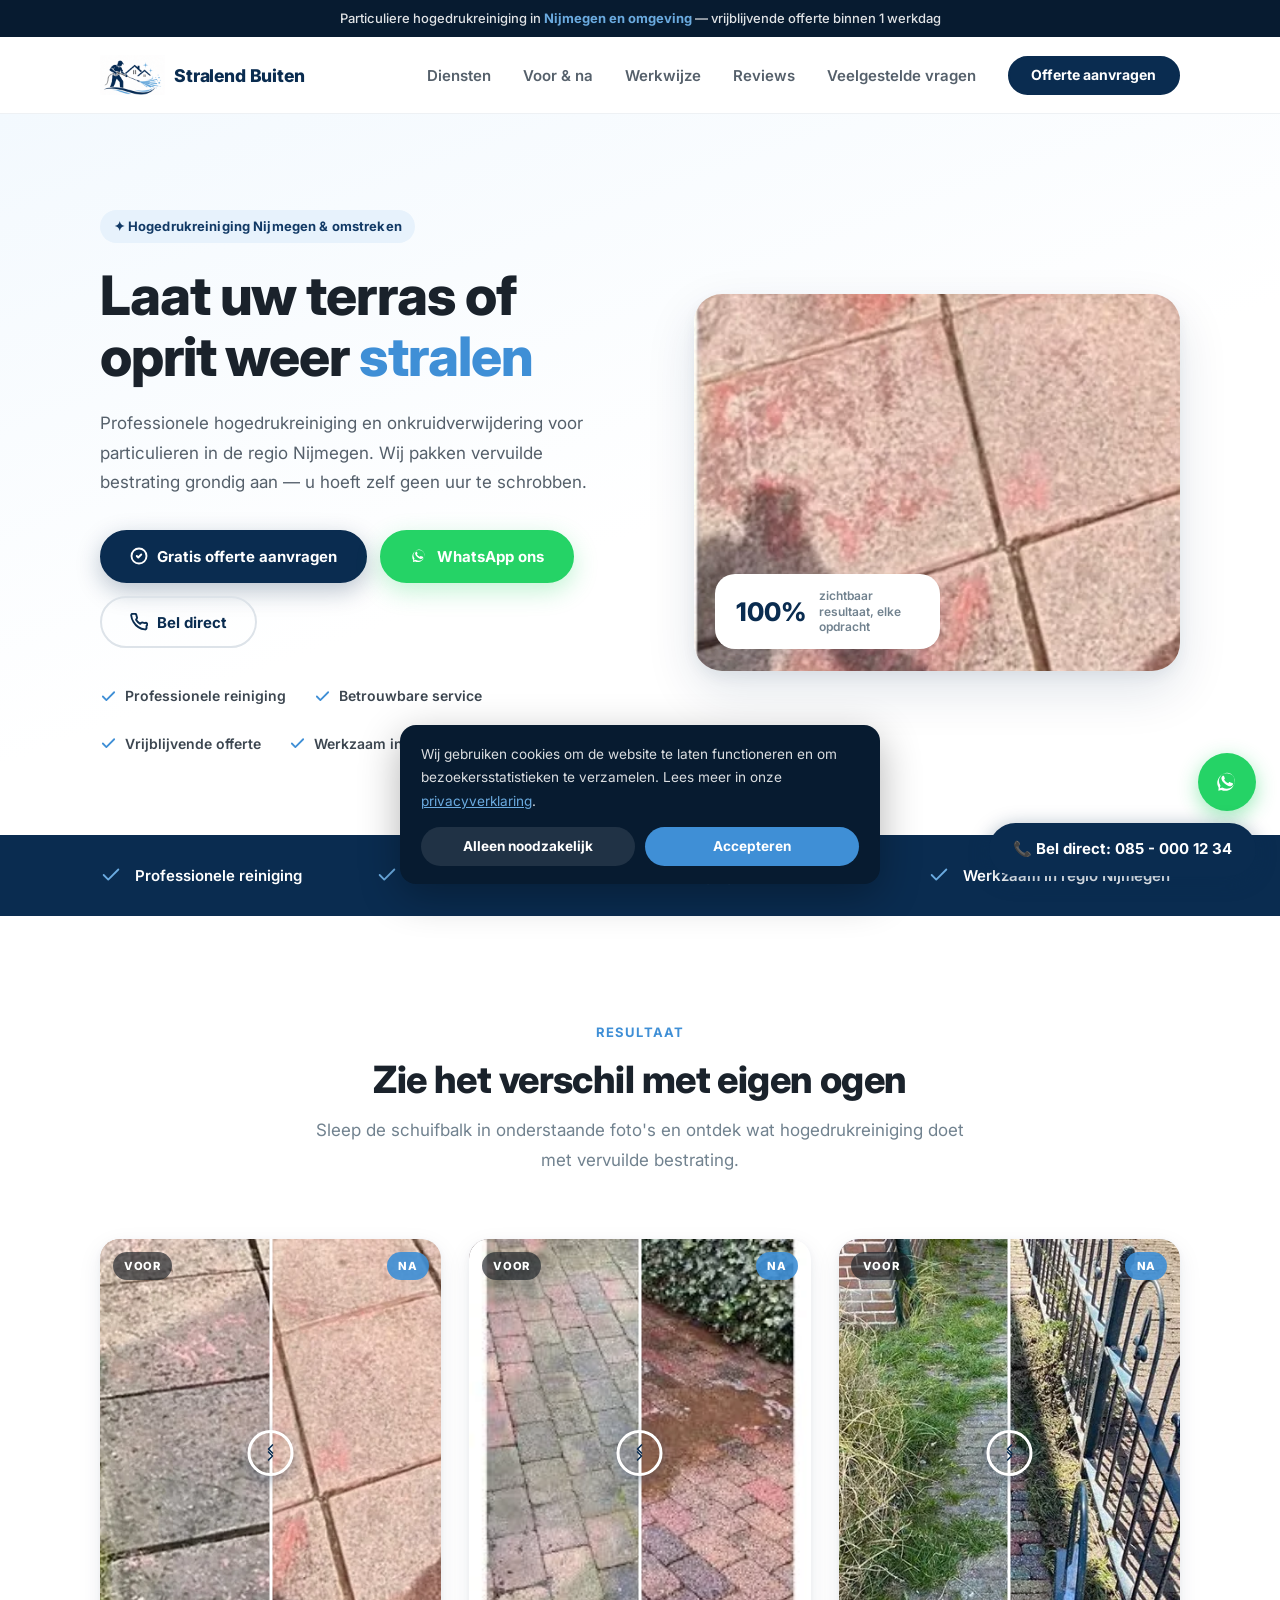
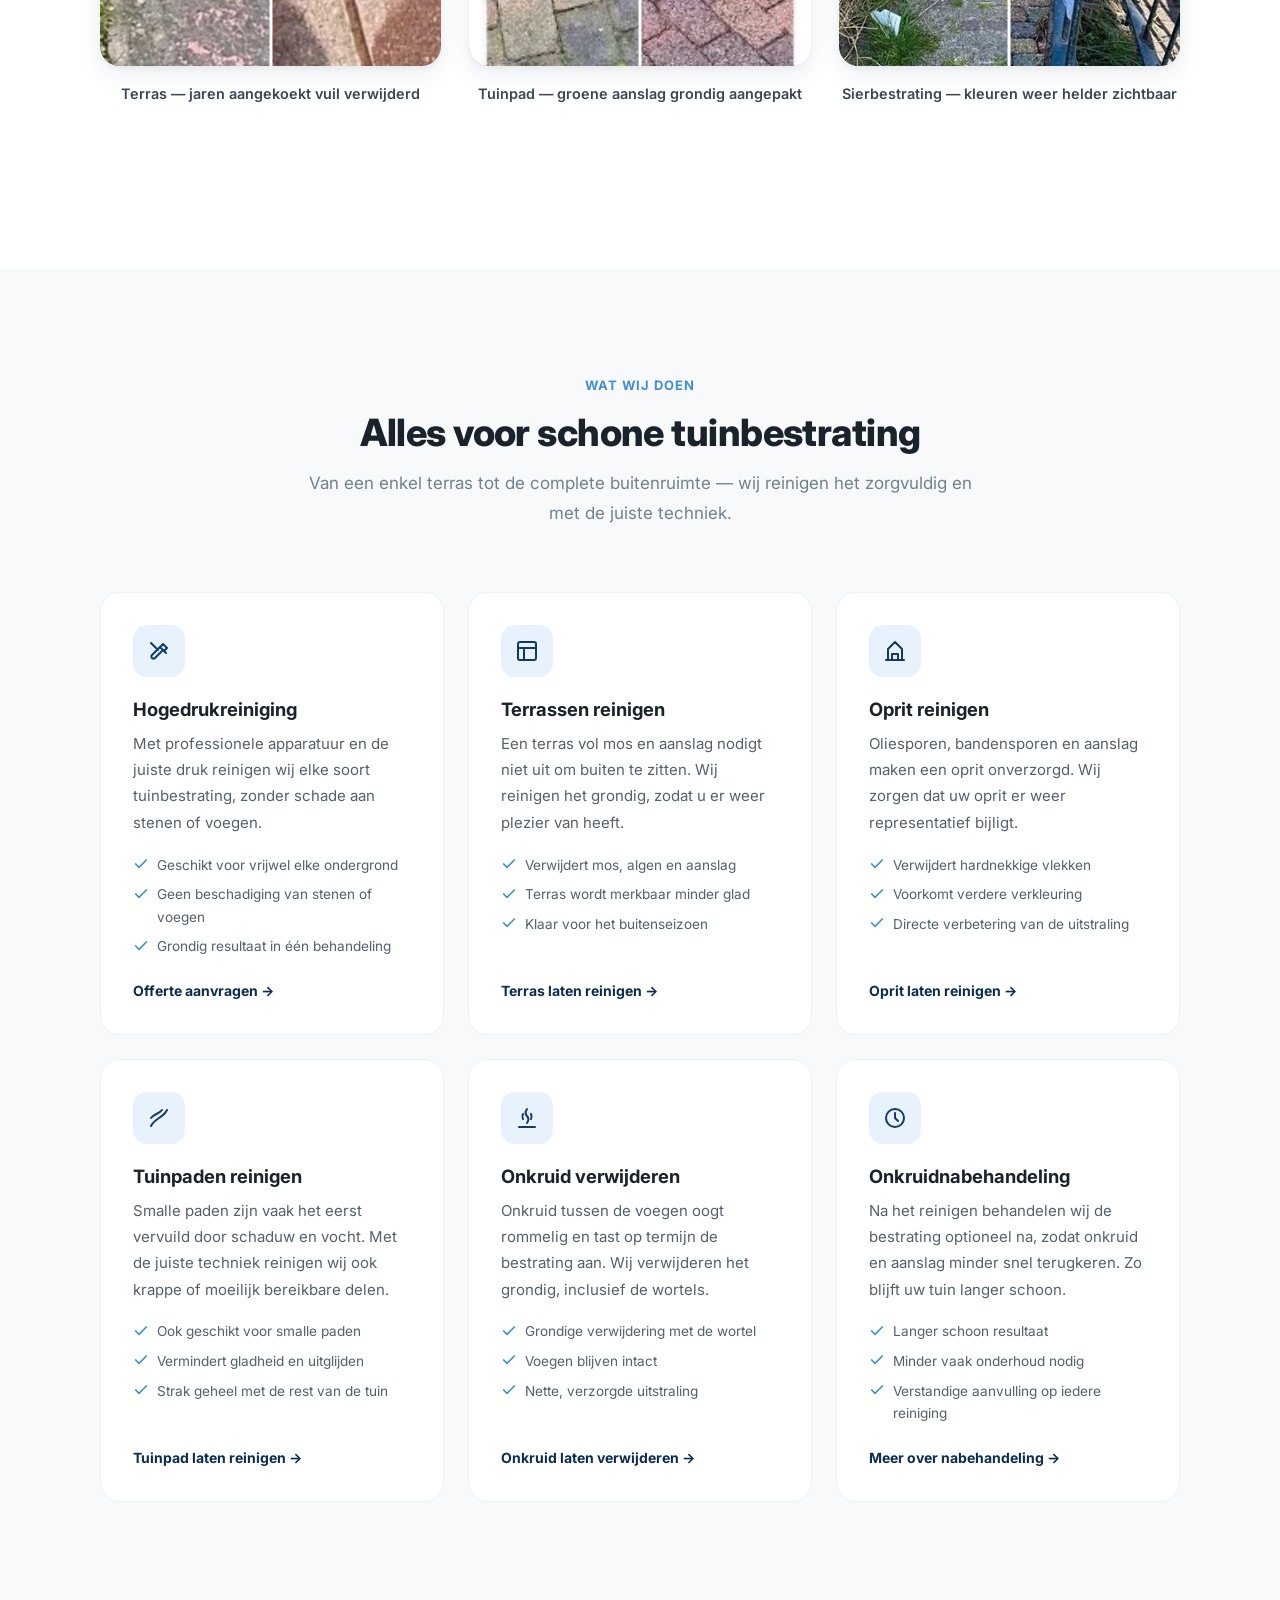
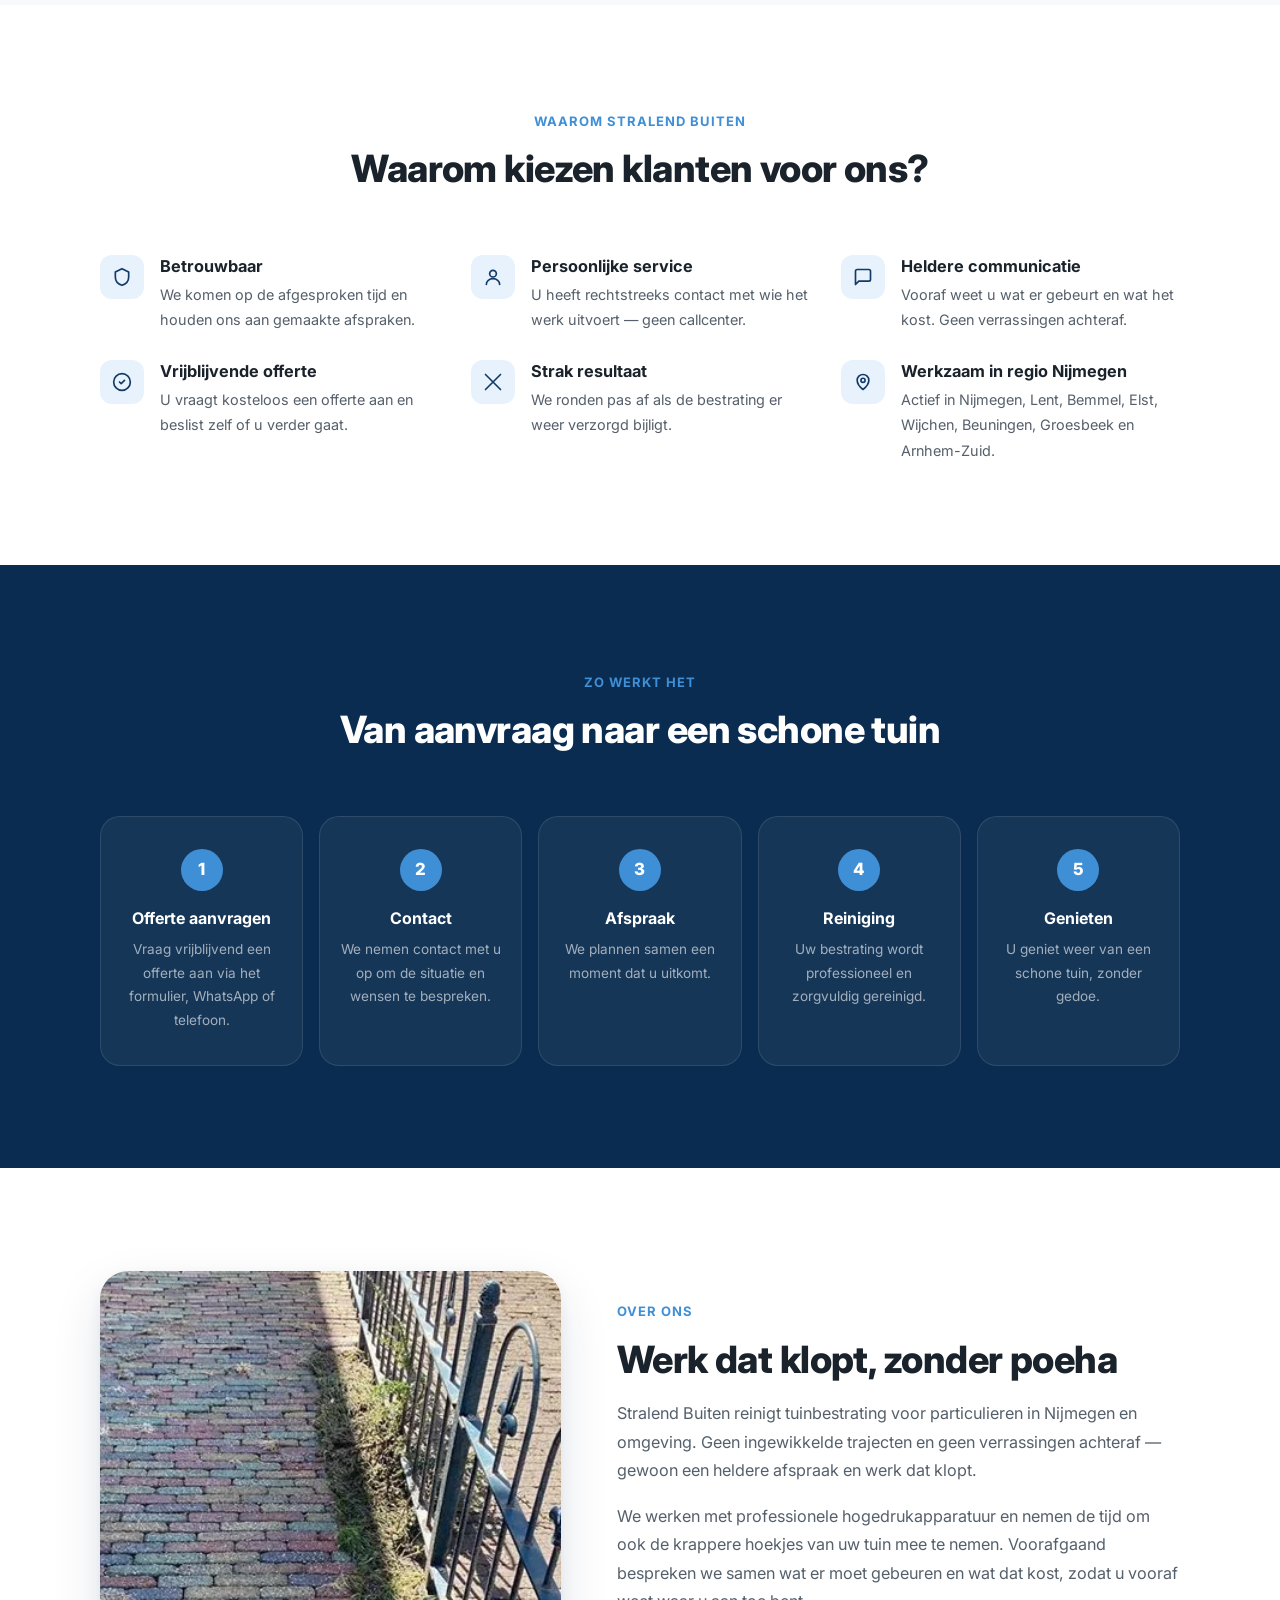
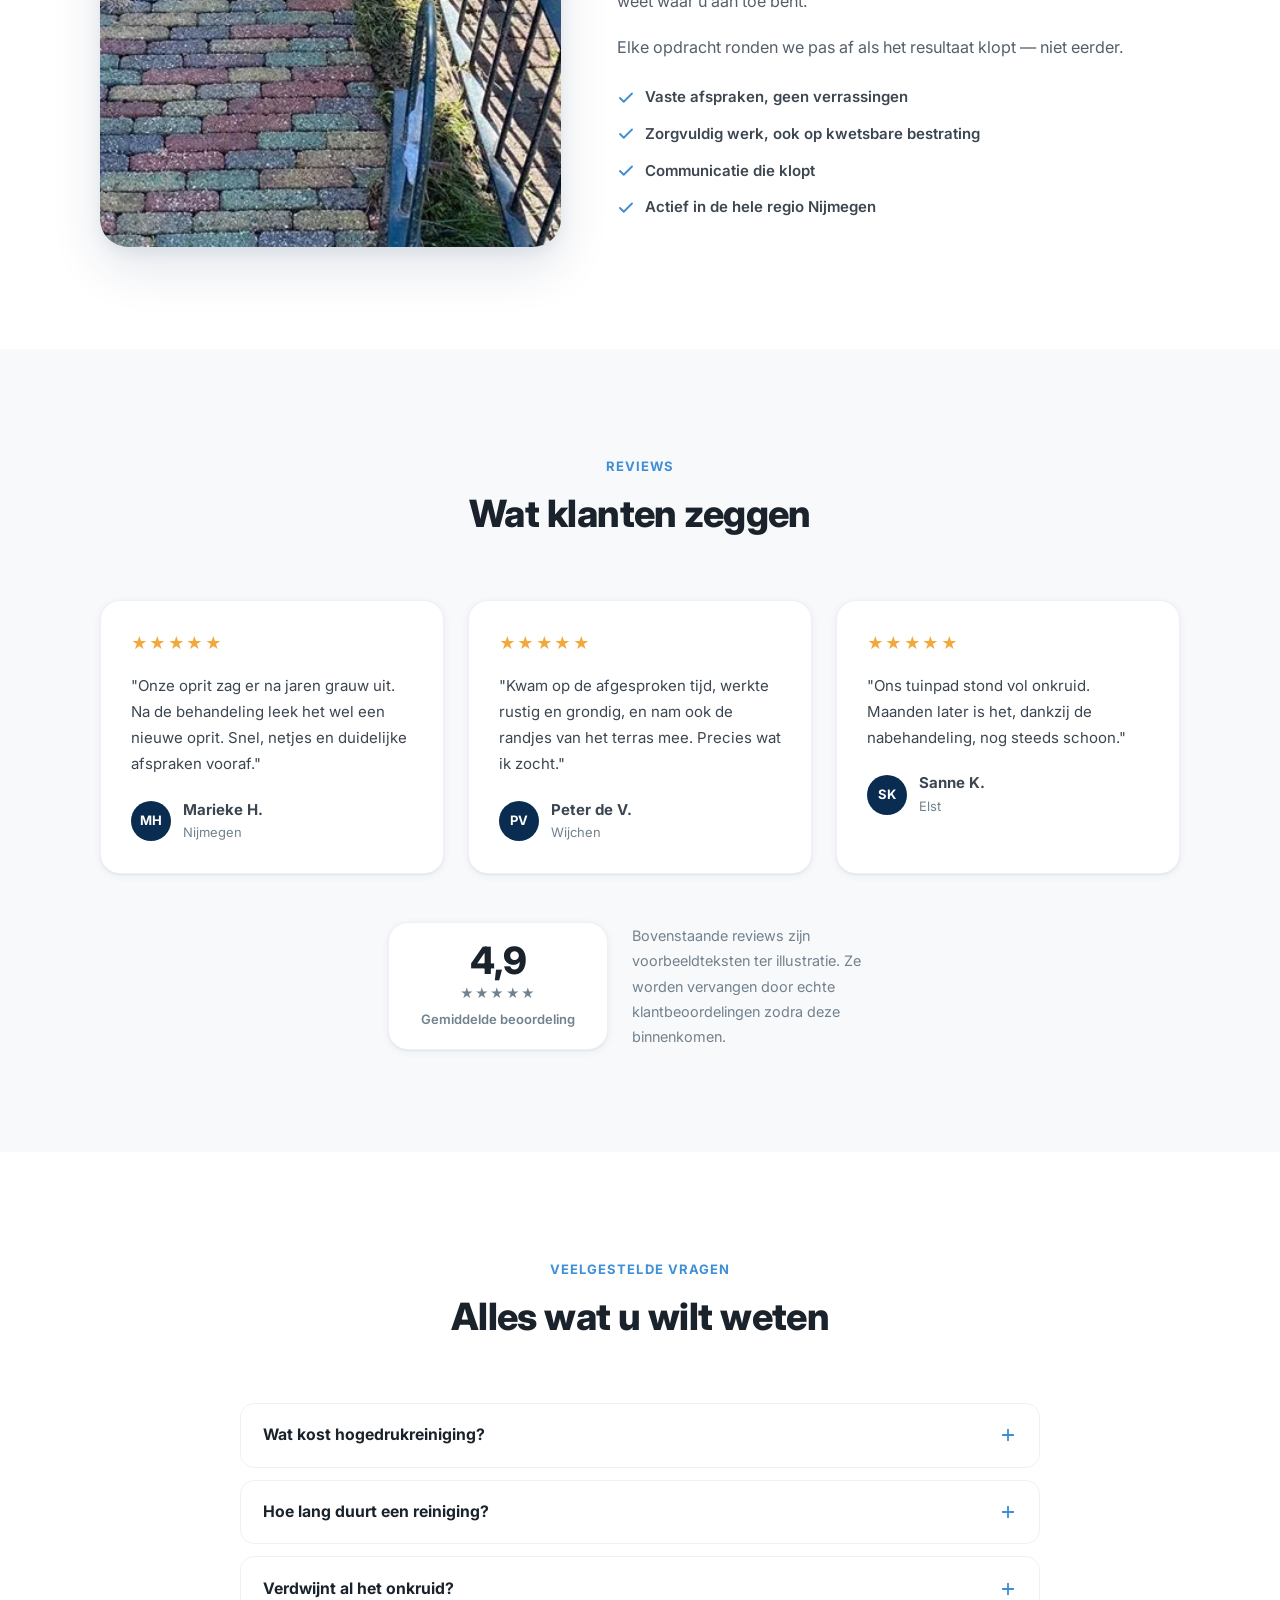
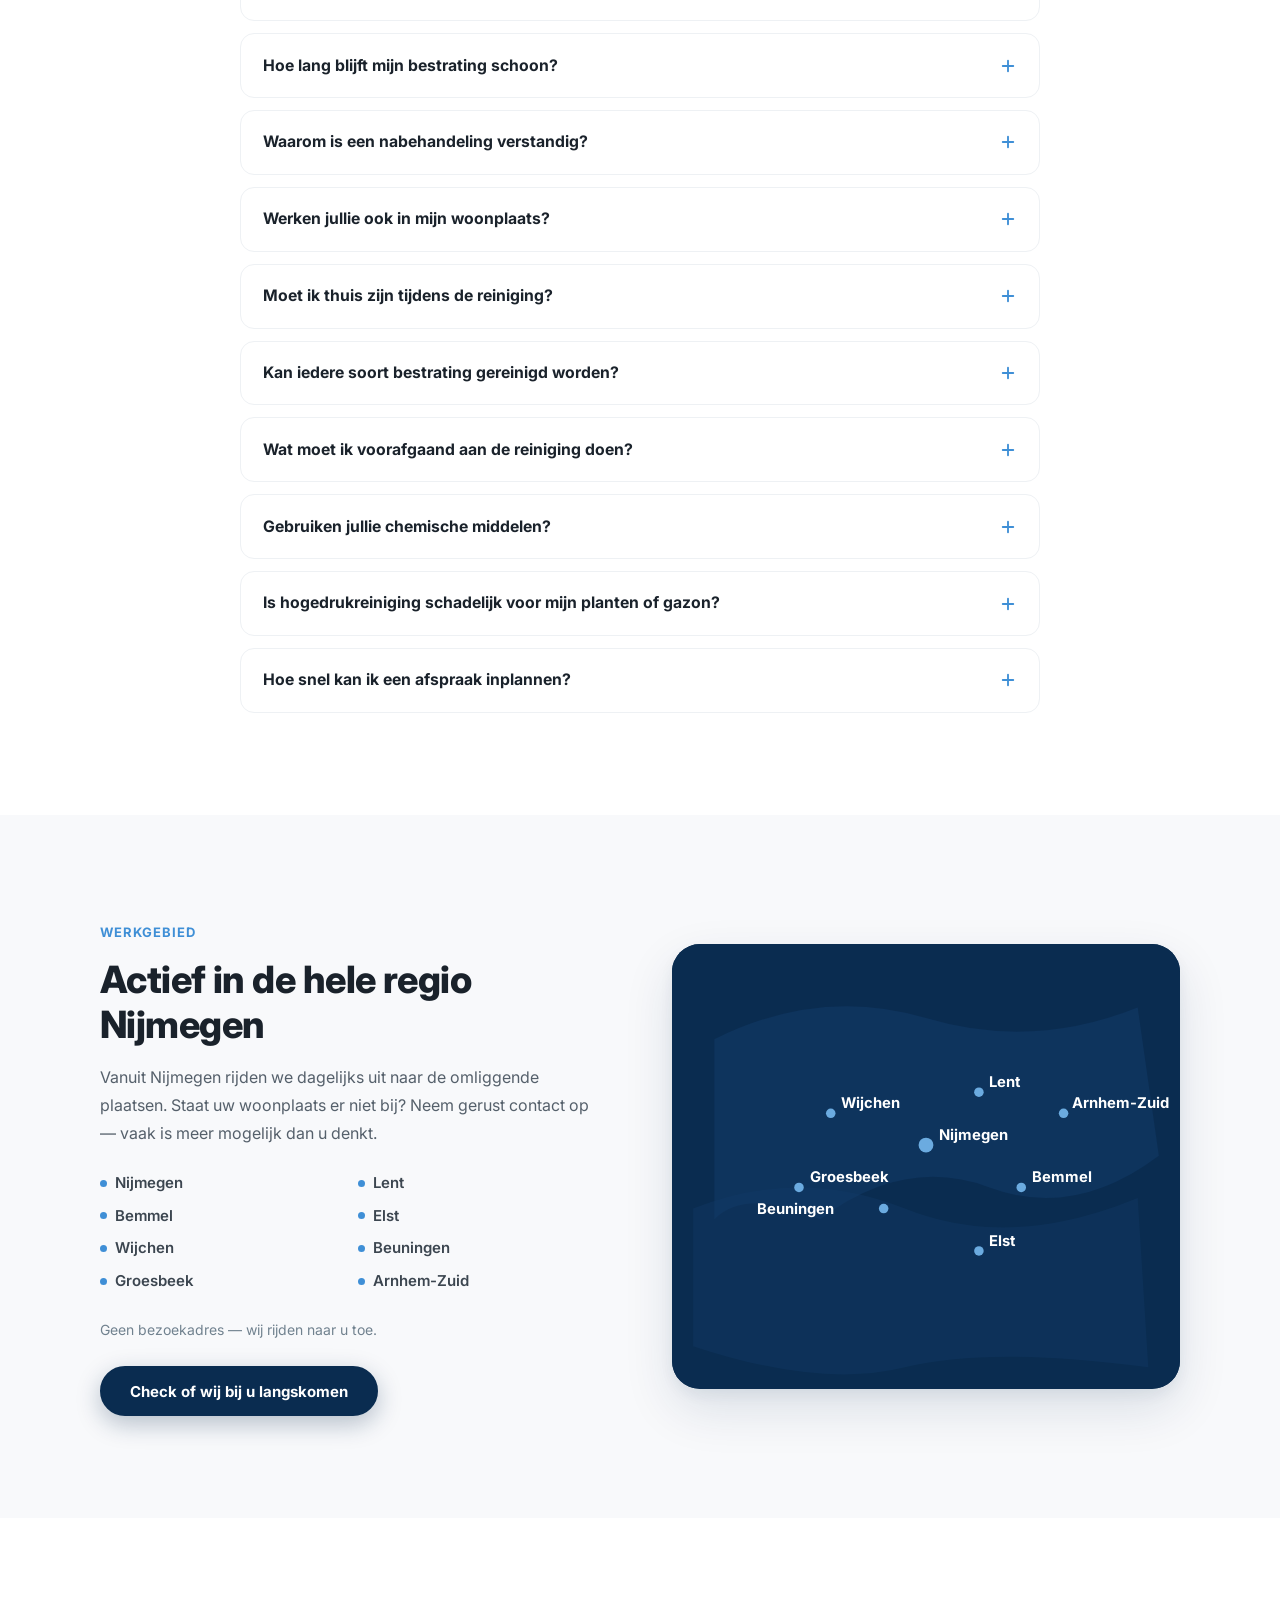
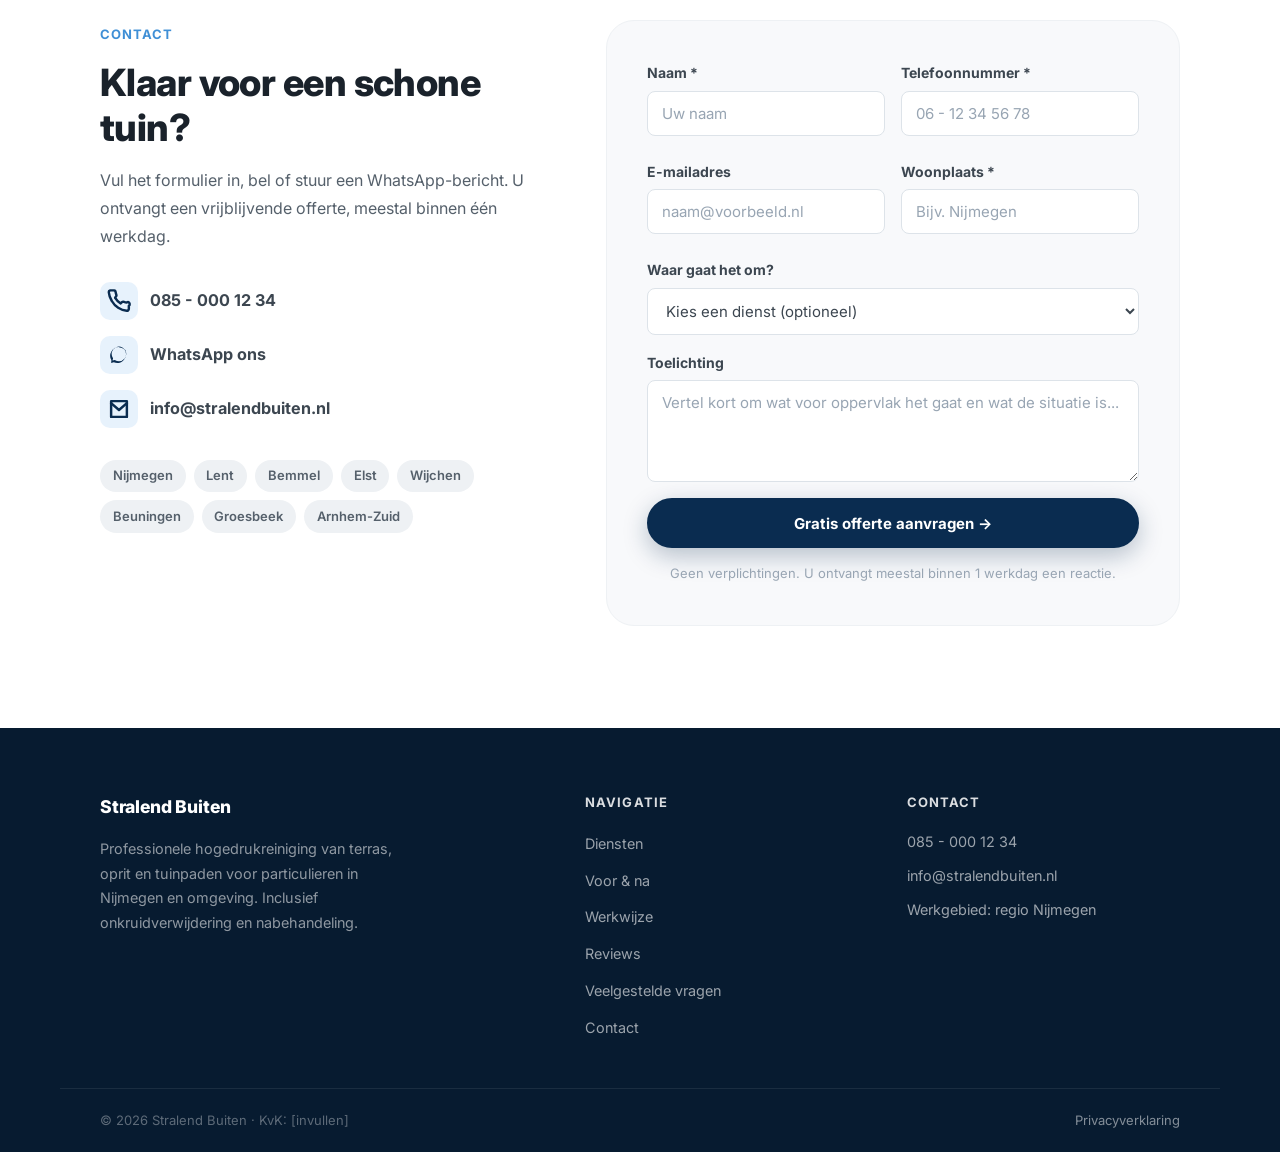
==== commit 211b429b: "Bouw complete website voor hogedrukreiniging tuinbestrating (Stralend Buiten) Vervangt de vorige (on" ====
--- a/index.html
+++ b/index.html
@@ -1,1090 +1,628 @@
 <!DOCTYPE html>
 <html lang="nl">
 <head>
+<!--
+  PLACEHOLDERS — vul in vóór livegang:
+  - Telefoonnummer (weergave + tel:/wa.me links): momenteel 085 - 000 12 34 / +31850001234
+  - E-mailadres: info@stralendbuiten.nl
+  - Domeinnaam: stralendbuiten.nl (canonical + og:url + schema)
+  - KvK-nummer (zie /privacy/)
+  - Contactformulier: main.js simuleert nu de verzending. Koppel vóór livegang een echte
+    formulierverwerker (bijv. Formspree) zodat aanvragen daadwerkelijk aankomen.
+  - Reviews: voorbeeldteksten, vervangen door echte klantbeoordelingen zodra beschikbaar.
+-->
   <meta charset="UTF-8" />
   <meta name="viewport" content="width=device-width, initial-scale=1.0" />
-  <title>Glazenwasser Nijmegen — Ramen wassen vanaf €25 | Lappers</title>
-  <meta name="description" content="Lappers is uw vaste glazenwasser in Nijmegen en omgeving. Streeploze ramen, eerlijke prijs, eerste wasbeurt gratis voor nieuwe klanten. Vraag direct een offerte aan." />
-  <meta name="keywords" content="glazenwasser Nijmegen, ramen lappen Nijmegen, glazenwasser particulier, ramen wassen Nijmegen, kozijnen schoonmaken" />
-  <meta name="author" content="Lappers" />
+  <title>Hogedrukreiniging Nijmegen — Terras & oprit reinigen | Stralend Buiten</title>
+  <meta name="description" content="Professionele hogedrukreiniging van terras, oprit en tuinpaden in Nijmegen en omgeving. Inclusief onkruidverwijdering en nabehandeling. Vraag een gratis offerte aan." />
+  <meta name="keywords" content="hogedrukreiniging Nijmegen, terras reinigen Nijmegen, oprit reinigen Nijmegen, onkruid verwijderen Nijmegen, bestrating reinigen, groene aanslag verwijderen" />
+  <meta name="author" content="Stralend Buiten" />
   <meta name="robots" content="index, follow" />
-  <link rel="canonical" href="https://lappers.nl/" />
-
-  <meta property="og:title" content="Glazenwasser Nijmegen — Ramen wassen vanaf €25 | Lappers" />
-  <meta property="og:description" content="Kraakhelder schone ramen en kozijnen in Nijmegen. Eerste wasbeurt 100% gratis voor nieuwe klanten." />
+  <link rel="canonical" href="https://stralendbuiten.nl/" />
+
+  <meta property="og:title" content="Hogedrukreiniging Nijmegen — Terras & oprit reinigen | Stralend Buiten" />
+  <meta property="og:description" content="Terras of oprit dichtgeslibd met mos en aanslag? Wij maken uw tuinbestrating weer schoon. Vrijblijvende offerte binnen de regio Nijmegen." />
   <meta property="og:type" content="website" />
-  <meta property="og:url" content="https://lappers.nl/" />
+  <meta property="og:url" content="https://stralendbuiten.nl/" />
+  <meta property="og:image" content="https://stralendbuiten.nl/images/portfolio/oprit-onkruid.webp" />
   <meta property="og:locale" content="nl_NL" />
 
   <script type="application/ld+json">
   {
     "@context": "https://schema.org",
     "@type": "LocalBusiness",
-    "name": "Lappers",
-    "description": "Glazenwasser in Nijmegen en omstreken voor particulieren. Ramen en kozijnen, eenmalig of abonnement.",
-    "telephone": "+31629010630",
-    "url": "https://lappers.nl",
+    "name": "Stralend Buiten",
+    "description": "Hogedrukreiniging van tuinbestrating, terrassen, opritten en tuinpaden voor particulieren in Nijmegen en omgeving, inclusief onkruidverwijdering en onkruidnabehandeling.",
+    "telephone": "+31850001234",
+    "email": "info@stralendbuiten.nl",
+    "url": "https://stralendbuiten.nl",
+    "image": "https://stralendbuiten.nl/images/portfolio/oprit-onkruid.webp",
     "address": {
       "@type": "PostalAddress",
       "addressLocality": "Nijmegen",
       "addressRegion": "Gelderland",
       "addressCountry": "NL"
     },
-    "areaServed": ["Nijmegen", "Beuningen", "Wijchen", "Malden", "Groesbeek", "Beek", "Ubbergen"],
+    "areaServed": ["Nijmegen", "Lent", "Bemmel", "Elst", "Wijchen", "Beuningen", "Groesbeek", "Arnhem-Zuid"],
     "priceRange": "€€",
     "openingHours": "Mo-Fr 08:00-18:00"
   }
   </script>
+
   <link rel="icon" type="image/svg+xml" href="/favicon.svg" />
   <link rel="shortcut icon" href="/favicon.svg" />
   <link rel="preconnect" href="https://fonts.googleapis.com" />
   <link rel="preconnect" href="https://fonts.gstatic.com" crossorigin />
-  <link href="https://fonts.googleapis.com/css2?family=Fraunces:ital,wght@0,400;0,700;0,900;1,400&family=DM+Sans:wght@300;400;500&display=swap" rel="stylesheet" />
-  <style>
-    :root {
-      --sky: #d6eeff;
-      --sky-mid: #a8d8f8;
-      --blue: #1a6fb5;
-      --blue-dark: #0e4a7e;
-      --ink: #0d1b2a;
-      --cream: #f7f3ec;
-      --sun: #f9c84a;
-      --clean: #ffffff;
-      --glass: rgba(255,255,255,0.55);
-    }
-
-    *, *::before, *::after { box-sizing: border-box; margin: 0; padding: 0; }
-
-    html { scroll-behavior: smooth; }
-
-    body {
-      font-family: 'DM Sans', sans-serif;
-      background: var(--cream);
-      color: var(--ink);
-      overflow-x: hidden;
-    }
-
-    :root {
-      --side-pad: max(4vw, calc((100vw - 1400px) / 2));
-    }
-    nav, .topbar, .hero, .services, .how, .contact, .area, footer {
-      padding-left: var(--side-pad) !important;
-      padding-right: var(--side-pad) !important;
-    }
-
-    /* ── TOPBAR ── */
-    .topbar {
-      background: var(--blue-dark);
-      color: rgba(255,255,255,0.9);
-      text-align: center;
-      padding: 0.55rem 1rem;
-      font-size: 0.82rem;
-      font-weight: 400;
-      display: flex;
-      align-items: center;
-      justify-content: center;
-      gap: 1.2rem;
-      flex-wrap: wrap;
-    }
-
-    .topbar a {
-      display: inline-block;
-      background: var(--sun);
-      color: var(--ink);
-      font-weight: 700;
-      font-size: 0.78rem;
-      padding: 0.32rem 1rem;
-      border-radius: 50px;
-      text-decoration: none;
-      transition: background 0.2s, transform 0.15s;
-      white-space: nowrap;
-    }
-
-    .topbar a:hover { background: #f0b800; transform: translateY(-1px); }
-
-    /* ── HEADER WRAPPER ── */
-    .header-wrap {
-      position: sticky;
-      top: 0;
-      z-index: 100;
-    }
-
-    /* ── NAV ── */
-    nav {
-      display: flex;
-      justify-content: space-between;
-      align-items: center;
-      padding: 1.2rem 4vw;
-      background: rgba(247,243,236,0.95);
-      backdrop-filter: blur(12px);
-      border-bottom: 1.5px solid rgba(26,111,181,0.12);
-    }
-
-    .logo {
-      font-family: 'Fraunces', serif;
-      font-size: 1.6rem;
-      font-weight: 900;
-      color: var(--blue-dark);
-      letter-spacing: -1px;
-    }
-
-    .logo span { color: var(--blue); }
-
-    nav a {
-      text-decoration: none;
-      color: var(--ink);
-      font-weight: 500;
-      font-size: 0.9rem;
-      letter-spacing: 0.02em;
-      transition: color 0.2s;
-    }
-
-    nav a:hover { color: var(--blue); }
-
-    .nav-links { display: flex; gap: 2rem; align-items: center; }
-
-    .nav-cta {
-      background: var(--blue);
-      color: var(--clean) !important;
-      padding: 0.55rem 1.3rem;
-      border-radius: 50px;
-      font-weight: 500 !important;
-      transition: background 0.2s, transform 0.15s !important;
-    }
-
-    .nav-cta:hover { background: var(--blue-dark) !important; transform: translateY(-1px); }
-
-    /* ── HERO ── */
-    .hero {
-      min-height: calc(100vh - 90px);
-      display: flex;
-      align-items: center;
-      padding: 4rem 4vw 4rem;
-      position: relative;
-      overflow: hidden;
-      background: linear-gradient(160deg, var(--sky) 0%, var(--cream) 60%);
-    }
-
-    .hero-bg-circle {
-      position: absolute;
-      border-radius: 50%;
-      pointer-events: none;
-    }
-
-    .hero-bg-circle.c1 {
-      width: 600px; height: 600px;
-      background: radial-gradient(circle, var(--sky-mid) 0%, transparent 70%);
-      top: -100px; right: -100px;
-      opacity: 0.7;
-    }
-
-    .hero-bg-circle.c2 {
-      width: 300px; height: 300px;
-      background: radial-gradient(circle, var(--sun) 0%, transparent 70%);
-      bottom: 80px; left: 10%;
-      opacity: 0.35;
-    }
-
-    .sparkle {
-      position: absolute;
-      border-radius: 50%;
-      background: var(--sun);
-      pointer-events: none;
-      animation: sparkle-float 4s ease-in-out infinite;
-    }
-
-    @keyframes sparkle-float {
-      0%, 100% { transform: translateY(0) scale(1); opacity: 0.6; }
-      50% { transform: translateY(-18px) scale(1.2); opacity: 1; }
-    }
-
-    .hero-content { max-width: 680px; position: relative; z-index: 2; }
-
-    .hero-tag {
-      display: inline-block;
-      font-size: 0.78rem;
-      font-weight: 500;
-      letter-spacing: 0.12em;
-      text-transform: uppercase;
-      color: var(--blue);
-      background: rgba(26,111,181,0.1);
-      padding: 0.35rem 1rem;
-      border-radius: 50px;
-      margin-bottom: 1.5rem;
-      animation: fade-up 0.7s ease both;
-    }
-
-    .hero h1 {
-      font-family: 'Fraunces', serif;
-      font-size: clamp(2.6rem, 6.4vw, 5rem);
-      font-weight: 900;
-      line-height: 1.05;
-      letter-spacing: -2px;
-      color: var(--ink);
-      animation: fade-up 0.7s 0.1s ease both;
-    }
-
-    .hero-sub-line {
-      font-family: 'DM Sans', sans-serif;
-      font-size: clamp(0.95rem, 1.5vw, 1.1rem);
-      font-weight: 600;
-      letter-spacing: 0.02em;
-      color: var(--blue);
-      text-transform: none;
-      display: inline-block;
-      margin-bottom: 0.2rem;
-    }
-
-    .hero-trust {
-      margin-top: 1.4rem;
-      font-size: 0.85rem;
-      color: #5a7080;
-      font-weight: 500;
-      animation: fade-up 0.7s 0.35s ease both;
-    }
-
-    @media (max-width: 600px) {
-      .hero-trust { font-size: 0.78rem; line-height: 1.6; }
-    }
-
-    .hero h1 em {
-      font-style: italic;
-      color: var(--blue);
-    }
-
-    .hero h1 .underline-wave {
-      display: inline-block;
-      position: relative;
-    }
-
-    .hero h1 .underline-wave::after {
-      content: '';
-      position: absolute;
-      left: 0; bottom: -6px;
-      width: 100%; height: 6px;
-      background: var(--sun);
-      border-radius: 3px;
-      transform: skewX(-5deg);
-    }
-
-    .hero p {
-      font-size: 1.15rem;
-      line-height: 1.7;
-      color: #3a4a5a;
-      margin: 1.8rem 0 2.5rem;
-      max-width: 520px;
-      font-weight: 300;
-      animation: fade-up 0.7s 0.2s ease both;
-    }
-
-    .hero-actions {
-      display: flex;
-      gap: 1rem;
-      flex-wrap: wrap;
-      animation: fade-up 0.7s 0.3s ease both;
-    }
-
-    .btn-primary {
-      display: inline-flex;
-      align-items: center;
-      gap: 0.6rem;
-      background: var(--blue);
-      color: var(--clean);
-      padding: 1rem 2rem;
-      border-radius: 50px;
-      font-size: 1rem;
-      font-weight: 500;
-      text-decoration: none;
-      transition: background 0.2s, transform 0.15s, box-shadow 0.2s;
-      box-shadow: 0 6px 24px rgba(26,111,181,0.25);
-    }
-
-    .btn-primary:hover {
-      background: var(--blue-dark);
-      transform: translateY(-2px);
-      box-shadow: 0 10px 32px rgba(26,111,181,0.35);
-    }
-
-    .btn-secondary {
-      display: inline-flex;
-      align-items: center;
-      gap: 0.6rem;
-      background: transparent;
-      color: var(--ink);
-      padding: 1rem 2rem;
-      border-radius: 50px;
-      font-size: 1rem;
-      font-weight: 500;
-      text-decoration: none;
-      border: 2px solid rgba(13,27,42,0.2);
-      transition: border-color 0.2s, color 0.2s, transform 0.15s;
-    }
-
-    .btn-secondary:hover {
-      border-color: var(--blue);
-      color: var(--blue);
-      transform: translateY(-2px);
-    }
-
-    /* Window illustration */
-    .hero-visual {
-      position: absolute;
-      right: var(--side-pad);
-      top: 0;
-      bottom: 0;
-      display: flex;
-      align-items: center;
-      width: min(380px, 36vw);
-      animation: fade-up 0.9s 0.4s ease both;
-    }
-
-    @media (min-width: 900px) {
-      .hero-content { max-width: 52%; }
-    }
-
-    .window-frame {
-      background: var(--glass);
-      backdrop-filter: blur(6px);
-      border: 3px solid rgba(255,255,255,0.9);
-      border-radius: 18px;
-      padding: 1.5rem;
-      box-shadow: 0 24px 64px rgba(26,111,181,0.15), inset 0 1px 0 rgba(255,255,255,0.8);
-      position: relative;
-      overflow: visible;
-      text-align: center;
-      width: 100%;
-    }
-
-    .window-frame::before {
-      content: '';
-      position: absolute;
-      inset: 0;
-      background: linear-gradient(135deg, rgba(255,255,255,0.4) 0%, transparent 60%);
-      pointer-events: none;
-    }
-
-    .window-cross {
-      position: absolute;
-      top: 50%; left: 50%;
-      transform: translate(-50%, -50%);
-      pointer-events: none;
-      width: 0; height: 0;
-    }
-
-    .window-cross::before {
-      content: '';
-      position: absolute;
-      left: 50%; top: -100px;
-      width: 3px; height: 200px;
-      background: rgba(26,111,181,0.22);
-      transform: translateX(-50%);
-    }
-
-    .window-cross::after {
-      content: '';
-      position: absolute;
-      top: 50%; left: -120px;
-      height: 3px; width: 240px;
-      background: rgba(26,111,181,0.22);
-      transform: translateY(-50%);
-    }
-
-    .window-sky {
-      height: 200px;
-      background: linear-gradient(180deg, #c8e8ff 0%, #e8f5ff 100%);
-      border-radius: 10px;
-      position: relative;
-      overflow: hidden;
-    }
-
-    .cloud {
-      position: absolute;
-      background: white;
-      border-radius: 50px;
-      opacity: 0.85;
-    }
-
-    .cloud::before, .cloud::after {
-      content: '';
-      position: absolute;
-      background: white;
-      border-radius: 50%;
-    }
-
-    .cloud1 { width: 70px; height: 22px; top: 30px; left: 20px; animation: drift 8s linear infinite; }
-    .cloud1::before { width: 30px; height: 30px; top: -15px; left: 10px; }
-    .cloud1::after { width: 20px; height: 20px; top: -10px; left: 30px; }
-
-    .cloud2 { width: 50px; height: 16px; top: 60px; right: 30px; animation: drift 12s linear infinite 3s; opacity: 0.6; }
-    .cloud2::before { width: 22px; height: 22px; top: -12px; left: 8px; }
-
-    @keyframes drift {
-      0% { transform: translateX(0); }
-      50% { transform: translateX(12px); }
-      100% { transform: translateX(0); }
-    }
-
-    .shine-bar {
-      position: absolute;
-      width: 30px;
-      top: 0; bottom: 0;
-      background: linear-gradient(90deg, transparent, rgba(255,255,255,0.6), transparent);
-      animation: shine 3s ease-in-out infinite;
-    }
-
-    @keyframes shine {
-      0% { left: -40px; opacity: 0; }
-      30% { opacity: 1; }
-      100% { left: calc(100% + 40px); opacity: 0; }
-    }
-
-    /* Stats below the window illustration */
-    .window-stat-row {
-      display: flex;
-      gap: 0.75rem;
-      margin-top: 1rem;
-    }
-
-    .window-stat {
-      flex: 1;
-      background: rgba(255,255,255,0.8);
-      border-radius: 12px;
-      padding: 0.875rem;
-      text-align: center;
-      border: 1px solid rgba(26,111,181,0.1);
-    }
-
-    .window-stat .num {
-      font-family: 'Fraunces', serif;
-      font-size: 1.4rem;
-      font-weight: 900;
-      color: var(--blue-dark);
-      line-height: 1;
-      display: block;
-    }
-
-    .window-stat .lbl {
-      font-size: 0.72rem;
-      color: #5a7a99;
-      margin-top: 0.3rem;
-      font-weight: 400;
-      display: block;
-    }
-
-    @keyframes fade-up {
-      from { opacity: 0; transform: translateY(24px); }
-      to { opacity: 1; transform: translateY(0); }
-    }
-
-    /* ── SERVICES ── */
-    .services {
-      padding: 7rem 4vw;
-      background: var(--cream);
-    }
-
-    .section-label {
-      font-size: 0.78rem;
-      font-weight: 500;
-      letter-spacing: 0.14em;
-      text-transform: uppercase;
-      color: var(--blue);
-      margin-bottom: 1rem;
-    }
-
-    .section-title {
-      font-family: 'Fraunces', serif;
-      font-size: clamp(2rem, 4vw, 3.2rem);
-      font-weight: 900;
-      line-height: 1.1;
-      letter-spacing: -1px;
-      color: var(--ink);
-      max-width: 520px;
-    }
-
-    .section-title em { font-style: italic; color: var(--blue); }
-
-    .services-grid {
-      display: grid;
-      grid-template-columns: repeat(auto-fit, minmax(260px, 1fr));
-      gap: 1.5rem;
-      margin-top: 3.5rem;
-    }
-
-    .service-card {
-      background: var(--clean);
-      border-radius: 20px;
-      padding: 2.2rem;
-      border: 2px solid transparent;
-      transition: border-color 0.25s, transform 0.2s, box-shadow 0.25s;
-      position: relative;
-      overflow: hidden;
-    }
-
-    .service-card::before {
-      content: '';
-      position: absolute;
-      inset: 0;
-      background: linear-gradient(135deg, rgba(214,238,255,0.4) 0%, transparent 60%);
-      pointer-events: none;
-      opacity: 0;
-      transition: opacity 0.25s;
-    }
-
-    .service-card:hover {
-      border-color: var(--sky-mid);
-      transform: translateY(-4px);
-      box-shadow: 0 16px 48px rgba(26,111,181,0.12);
-    }
-
-    .service-card:hover::before { opacity: 1; }
-
-    .service-icon {
-      width: 56px; height: 56px;
-      background: var(--sky);
-      border-radius: 16px;
-      display: flex;
-      align-items: center;
-      justify-content: center;
-      font-size: 1.6rem;
-      margin-bottom: 1.4rem;
-    }
-
-    .service-card h3 {
-      font-family: 'Fraunces', serif;
-      font-size: 1.25rem;
-      font-weight: 700;
-      margin-bottom: 0.6rem;
-      color: var(--ink);
-    }
-
-    .service-card p {
-      font-size: 0.93rem;
-      line-height: 1.65;
-      color: #5a6e80;
-      font-weight: 300;
-    }
-
-    .service-tag {
-      display: inline-block;
-      font-size: 0.72rem;
-      font-weight: 500;
-      letter-spacing: 0.08em;
-      text-transform: uppercase;
-      padding: 0.28rem 0.8rem;
-      border-radius: 50px;
-      margin-top: 1.2rem;
-    }
-
-    .tag-abo { background: rgba(249,200,74,0.2); color: #8a6800; }
-    .tag-once { background: rgba(26,111,181,0.1); color: var(--blue-dark); }
-
-    /* ── HOW ── */
-    .how {
-      padding: 7rem 4vw;
-      background: var(--ink);
-      color: var(--clean);
-    }
-
-    .how .section-label { color: var(--sky-mid); }
-    .how .section-title { color: var(--clean); }
-    .how .section-title em { color: var(--sky-mid); }
-
-    .steps {
-      display: grid;
-      grid-template-columns: repeat(auto-fit, minmax(200px, 1fr));
-      gap: 2rem;
-      margin-top: 3.5rem;
-      position: relative;
-    }
-
-    .step {
-      position: relative;
-      padding: 2rem;
-      background: rgba(255,255,255,0.05);
-      border-radius: 20px;
-      border: 1px solid rgba(255,255,255,0.08);
-    }
-
-    .step-num {
-      font-family: 'Fraunces', serif;
-      font-size: 3.5rem;
-      font-weight: 900;
-      color: rgba(168,216,248,0.2);
-      line-height: 1;
-      margin-bottom: 1rem;
-    }
-
-    .step h4 {
-      font-family: 'Fraunces', serif;
-      font-size: 1.1rem;
-      font-weight: 700;
-      margin-bottom: 0.5rem;
-      color: var(--clean);
-    }
-
-    .step p {
-      font-size: 0.9rem;
-      line-height: 1.65;
-      color: rgba(255,255,255,0.55);
-      font-weight: 300;
-    }
-
-    /* ── CONTACT ── */
-    .contact {
-      padding: 7rem 4vw;
-      background: linear-gradient(160deg, var(--sky) 0%, var(--cream) 100%);
-      display: flex;
-      flex-direction: column;
-      align-items: center;
-      text-align: center;
-    }
-
-    .contact .section-title { text-align: center; max-width: 640px; margin: 0 auto; }
-
-    .contact-box {
-      background: var(--clean);
-      border-radius: 28px;
-      padding: 3rem;
-      max-width: 540px;
-      width: 100%;
-      margin: 3.5rem auto 0;
-      box-shadow: 0 20px 60px rgba(26,111,181,0.12);
-      border: 2px solid rgba(214,238,255,0.8);
-    }
-
-    .phone-big {
-      font-family: 'Fraunces', serif;
-      font-size: clamp(1.8rem, 5vw, 2.8rem);
-      font-weight: 900;
-      color: var(--blue-dark);
-      letter-spacing: -1px;
-      margin-bottom: 0.3rem;
-    }
-
-    .phone-sub {
-      font-size: 0.9rem;
-      color: #6a8099;
-      margin-bottom: 2rem;
-      font-weight: 300;
-    }
-
-    .divider {
-      display: flex;
-      align-items: center;
-      gap: 1rem;
-      margin: 1.5rem 0;
-      color: #9ab0c4;
-      font-size: 0.85rem;
-    }
-
-    .divider::before, .divider::after {
-      content: '';
-      flex: 1;
-      height: 1px;
-      background: rgba(26,111,181,0.12);
-    }
-
-    .form-group { margin-bottom: 1rem; }
-
-    .form-group input,
-    .form-group textarea {
-      width: 100%;
-      padding: 0.9rem 1.2rem;
-      border: 2px solid rgba(26,111,181,0.12);
-      border-radius: 12px;
-      font-family: 'DM Sans', sans-serif;
-      font-size: 0.95rem;
-      background: var(--cream);
-      color: var(--ink);
-      outline: none;
-      transition: border-color 0.2s, background 0.2s;
-      resize: none;
-    }
-
-    .form-group input:focus,
-    .form-group textarea:focus {
-      border-color: var(--blue);
-      background: var(--clean);
-    }
-
-    .form-group input::placeholder,
-    .form-group textarea::placeholder {
-      color: #9ab0c4;
-    }
-
-    .form-row { display: grid; grid-template-columns: 1fr 1fr; gap: 1rem; }
-
-    .submit-btn {
-      width: 100%;
-      padding: 1.1rem;
-      background: var(--blue);
-      color: var(--clean);
-      font-family: 'DM Sans', sans-serif;
-      font-size: 1rem;
-      font-weight: 500;
-      border: none;
-      border-radius: 50px;
-      cursor: pointer;
-      transition: background 0.2s, transform 0.15s, box-shadow 0.2s;
-      margin-top: 0.5rem;
-      box-shadow: 0 6px 24px rgba(26,111,181,0.25);
-    }
-
-    .submit-btn:hover {
-      background: var(--blue-dark);
-      transform: translateY(-2px);
-      box-shadow: 0 10px 32px rgba(26,111,181,0.35);
-    }
-
-    .submit-btn:disabled { opacity: 0.6; cursor: not-allowed; transform: none; }
-
-    .success-msg {
-      display: none;
-      text-align: center;
-      padding: 1.5rem;
-      background: rgba(26,181,81,0.08);
-      border: 2px solid rgba(26,181,81,0.2);
-      border-radius: 16px;
-      color: #1a6b36;
-      font-weight: 500;
-      font-size: 0.95rem;
-      margin-top: 1rem;
-    }
-
-    /* ── AREA ── */
-    .area {
-      padding: 4rem 4vw;
-      text-align: center;
-      background: var(--cream);
-    }
-
-    .area p {
-      font-size: 0.9rem;
-      color: #7a95aa;
-      font-weight: 300;
-    }
-
-    .area strong { color: var(--ink); font-weight: 500; }
-
-    .area-tags {
-      display: flex;
-      flex-wrap: wrap;
-      gap: 0.6rem;
-      justify-content: center;
-      margin-top: 1rem;
-    }
-
-    .area-tag {
-      background: var(--clean);
-      border: 1.5px solid rgba(26,111,181,0.12);
-      color: #3a5a77;
-      font-size: 0.8rem;
-      padding: 0.35rem 1rem;
-      border-radius: 50px;
-      font-weight: 400;
-    }
-
-    /* ── FOOTER ── */
-    footer {
-      padding: 2rem 4vw;
-      background: var(--ink);
-      color: rgba(255,255,255,0.4);
-      display: flex;
-      justify-content: space-between;
-      align-items: center;
-      flex-wrap: wrap;
-      gap: 1rem;
-      font-size: 0.82rem;
-    }
-
-    footer .logo { color: rgba(255,255,255,0.7); font-size: 1.1rem; }
-    footer .logo span { color: var(--sky-mid); }
-    footer a { color: rgba(255,255,255,0.4); text-decoration: none; }
-    footer a:hover { color: var(--sky-mid); }
-
-    /* ── RESPONSIVE ── */
-    @media (max-width: 768px) {
-      .hero {
-        flex-direction: column;
-        padding-top: 1.5rem;
-        padding-bottom: 2rem;
-        min-height: auto;
-      }
-      .hero-content { padding-top: 0.5rem; }
-      .hero-visual { position: relative; right: auto; top: auto; transform: none; width: 100%; margin-top: 3rem; }
-      .form-row { grid-template-columns: 1fr; }
-      .nav-links a:not(.nav-cta) { display: none; }
-    }
-
-    .mobile-call-cta {
-      display: none;
-      position: fixed;
-      bottom: 1rem;
-      left: 1rem;
-      right: 1rem;
-      z-index: 99;
-      background: var(--blue);
-      color: var(--clean);
-      padding: 0.95rem 1.2rem;
-      border-radius: 50px;
-      text-align: center;
-      text-decoration: none;
-      font-weight: 700;
-      font-size: 0.95rem;
-      box-shadow: 0 8px 28px rgba(13,27,42,0.35);
-      transition: background 0.2s, transform 0.15s;
-      animation: slide-up 0.5s ease 1s both;
-    }
-
-    .mobile-call-cta:active { background: var(--blue-dark); transform: scale(0.98); }
-    .mobile-call-cta .icon { display: inline-block; margin-right: 0.4rem; }
-
-    @keyframes slide-up {
-      from { transform: translateY(150%); opacity: 0; }
-      to { transform: translateY(0); opacity: 1; }
-    }
-
-    @media (max-width: 768px) {
-      .mobile-call-cta { display: flex; align-items: center; justify-content: center; gap: 0.5rem; }
-    }
-
-    .cookie-banner {
-      position: fixed;
-      bottom: 1rem;
-      left: 1rem;
-      right: 1rem;
-      max-width: 480px;
-      margin: 0 auto;
-      background: var(--ink);
-      color: var(--clean);
-      padding: 1.1rem 1.3rem;
-      border-radius: 16px;
-      box-shadow: 0 12px 40px rgba(0,0,0,0.3);
-      z-index: 1000;
-      display: none;
-      font-size: 0.85rem;
-      line-height: 1.5;
-    }
-    .cookie-banner.show { display: block; animation: slide-up-cookie 0.4s ease both; }
-    .cookie-banner p { margin: 0 0 0.8rem; color: rgba(255,255,255,0.85); }
-    .cookie-banner a { color: #a8d8f8; text-decoration: underline; }
-    .cookie-banner-actions { display: flex; gap: 0.6rem; flex-wrap: wrap; }
-    .cookie-btn {
-      flex: 1;
-      padding: 0.6rem 1rem;
-      border-radius: 50px;
-      border: none;
-      font-family: inherit;
-      font-size: 0.85rem;
-      font-weight: 600;
-      cursor: pointer;
-      transition: opacity 0.2s, transform 0.15s;
-      min-width: 110px;
-    }
-    .cookie-btn-accept { background: var(--sun); color: var(--ink); }
-    .cookie-btn-decline { background: rgba(255,255,255,0.1); color: var(--clean); }
-    .cookie-btn:hover { transform: translateY(-1px); }
-    @keyframes slide-up-cookie {
-      from { transform: translateY(100%); opacity: 0; }
-      to { transform: translateY(0); opacity: 1; }
-    }
-  </style>
+  <link href="https://fonts.googleapis.com/css2?family=Inter:wght@400;500;600;700;800&display=swap" rel="stylesheet" />
+  <link rel="stylesheet" href="/style.css" />
 </head>
 <body>
 
-  <div class="header-wrap">
-    <div class="topbar">
-      <span>🎁 Nieuwe klanten: eerste wasbeurt 100% gratis</span>
-      <a href="/gratis-wasbeurt/">Claim gratis wasbeurt →</a>
+  <div class="topbar">Particuliere hogedrukreiniging in <strong>Nijmegen en omgeving</strong> — vrijblijvende offerte binnen 1 werkdag</div>
+
+  <header class="header">
+    <div class="container header__inner">
+      <a href="/" class="logo">
+        <img src="/images/logo.png" width="194" height="120" alt="Stralend Buiten — hogedrukreiniging Nijmegen" loading="eager" />
+        <span>Stralend Buiten</span>
+      </a>
+      <nav class="nav" id="mainNav">
+        <ul>
+          <li><a href="#diensten">Diensten</a></li>
+          <li><a href="#voor-na">Voor &amp; na</a></li>
+          <li><a href="#werkwijze">Werkwijze</a></li>
+          <li><a href="#reviews">Reviews</a></li>
+          <li><a href="#faq">Veelgestelde vragen</a></li>
+          <li><a href="/contact/" class="btn btn--nav">Offerte aanvragen</a></li>
+        </ul>
+      </nav>
+      <button class="nav-toggle" id="navToggle" aria-label="Menu openen" aria-expanded="false">
+        <span></span><span></span><span></span>
+      </button>
     </div>
-    <nav>
-      <div class="logo">Lap<span>pers</span></div>
-      <div class="nav-links">
-        <a href="#diensten">Diensten</a>
-        <a href="#werkwijze">Werkwijze</a>
-        <a href="#contact" class="nav-cta">Offerte aanvragen</a>
-      </div>
-    </nav>
-  </div>
-
-  <section class="hero">
-    <div class="hero-bg-circle c1"></div>
-    <div class="hero-bg-circle c2"></div>
-
-    <div class="sparkle" style="width:8px;height:8px;top:25%;left:42%;animation-delay:0s;"></div>
-    <div class="sparkle" style="width:6px;height:6px;top:60%;left:55%;animation-delay:1.2s;"></div>
-    <div class="sparkle" style="width:10px;height:10px;top:35%;left:70%;animation-delay:2.5s;"></div>
-
-    <div class="hero-content">
-      <div class="hero-tag">✦ Glazenwasser Nijmegen &amp; omstreken</div>
-      <h1>
-        <span class="hero-sub-line">Glazenwasser Nijmegen —</span><br>
-        Ramen die <em><span class="underline-wave">écht</span> schitteren.</em>
-      </h1>
-      <p>
-        Lappers wast ramen en kozijnen bij particulieren in Nijmegen, Beuningen, Wijchen, Groesbeek en omgeving. Eenmalig of op vaste basis — altijd op afspraak en streeploos resultaat.
-      </p>
-      <!-- FIX: primaire CTA stuurt nu naar offerte, niet naar diensten -->
-      <div class="hero-actions">
-        <a href="#contact" class="btn-primary">Offerte aanvragen</a>
-        <a href="#diensten" class="btn-secondary">Diensten bekijken</a>
+  </header>
+
+  <main>
+    <!-- ============ HERO ============ -->
+    <section class="hero">
+      <div class="container hero__inner">
+        <div class="hero__content">
+          <span class="badge">✦ Hogedrukreiniging Nijmegen &amp; omstreken</span>
+          <h1>Laat uw terras of oprit weer <em>stralen</em></h1>
+          <p class="hero__sub">Professionele hogedrukreiniging en onkruidverwijdering voor particulieren in de regio Nijmegen. Wij pakken vervuilde bestrating grondig aan — u hoeft zelf geen uur te schrobben.</p>
+          <div class="hero__actions">
+            <a href="/contact/" class="btn btn--primary">
+              <svg width="18" height="18" viewBox="0 0 24 24" fill="none" stroke="currentColor" stroke-width="2.5" stroke-linecap="round" stroke-linejoin="round"><path d="M9 12l2 2 4-4"/><circle cx="12" cy="12" r="10"/></svg>
+              Gratis offerte aanvragen
+            </a>
+            <a href="https://wa.me/31850001234?text=Hallo%2C%20ik%20wil%20graag%20een%20offerte%20voor%20hogedrukreiniging" class="btn btn--whatsapp" target="_blank" rel="noopener">
+              <svg width="18" height="18" viewBox="0 0 24 24" fill="currentColor"><path d="M17.6 6.3A8.9 8.9 0 0 0 12 4a8.9 8.9 0 0 0-7.7 13.4L4 20l2.7-.7A8.9 8.9 0 0 0 12 20a8.9 8.9 0 0 0 5.6-13.7zm-5.6 12a7.3 7.3 0 0 1-3.8-1l-.3-.2-2.5.6.6-2.4-.2-.3A7.4 7.4 0 1 1 12 18.3zm4-5.6c-.2-.1-1.3-.6-1.5-.7-.2-.1-.3-.1-.5.1l-.7.8c-.1.2-.3.2-.5.1-.7-.3-1.4-.7-2-1.3-.5-.5-1-1.1-1.4-1.8-.1-.2 0-.4.1-.5l.4-.5c.1-.1.2-.3.1-.4 0-.1-.5-1.3-.7-1.8-.2-.5-.4-.4-.5-.4h-.5c-.2 0-.4.1-.6.3-.8.8-1 1.7-.8 2.7.4 1.5 1.4 3 3.1 4.4 1.9 1.6 3.3 2 4.1 2.2.6.2 1.3.1 1.8-.1.5-.2 1.3-1 1.5-1.5.2-.5.2-.9.1-1 0 0-.1-.1-.3-.2z"/></svg>
+              WhatsApp ons
+            </a>
+            <a href="tel:+31850001234" class="btn btn--ghost">
+              <svg width="18" height="18" viewBox="0 0 24 24" fill="none" stroke="currentColor" stroke-width="2.5" stroke-linecap="round" stroke-linejoin="round"><path d="M22 16.92v3a2 2 0 0 1-2.18 2 19.79 19.79 0 0 1-8.63-3.07A19.5 19.5 0 0 1 4.69 12a19.79 19.79 0 0 1-3.07-8.67A2 2 0 0 1 3.55 1h3a2 2 0 0 1 2 1.72c.127.96.361 1.903.7 2.81a2 2 0 0 1-.45 2.11L8.09 8.91a16 16 0 0 0 5.61 5.61l1.27-1.27a2 2 0 0 1 2.11-.45 12.84 12.84 0 0 0 2.81.7A2 2 0 0 1 22 16.92z"/></svg>
+              Bel direct
+            </a>
+          </div>
+          <div class="hero__trust">
+            <span class="trust-item"><svg width="17" height="17" viewBox="0 0 24 24" fill="none" stroke="currentColor" stroke-width="2.5" stroke-linecap="round" stroke-linejoin="round"><path d="M20 6L9 17l-5-5"/></svg>Professionele reiniging</span>
+            <span class="trust-item"><svg width="17" height="17" viewBox="0 0 24 24" fill="none" stroke="currentColor" stroke-width="2.5" stroke-linecap="round" stroke-linejoin="round"><path d="M20 6L9 17l-5-5"/></svg>Betrouwbare service</span>
+            <span class="trust-item"><svg width="17" height="17" viewBox="0 0 24 24" fill="none" stroke="currentColor" stroke-width="2.5" stroke-linecap="round" stroke-linejoin="round"><path d="M20 6L9 17l-5-5"/></svg>Vrijblijvende offerte</span>
+            <span class="trust-item"><svg width="17" height="17" viewBox="0 0 24 24" fill="none" stroke="currentColor" stroke-width="2.5" stroke-linecap="round" stroke-linejoin="round"><path d="M20 6L9 17l-5-5"/></svg>Werkzaam in regio Nijmegen</span>
+          </div>
+        </div>
+        <div class="hero__visual">
+          <div class="hero__img-wrapper">
+            <img src="/images/voor-na/terras-1-na.webp" alt="Grondig gereinigd terras in Nijmegen na hogedrukreiniging" width="800" height="1000" loading="eager" />
+            <div class="hero__badge-float">
+              <span class="num">100%</span>
+              <span class="lbl">zichtbaar resultaat, elke opdracht</span>
+            </div>
+          </div>
+        </div>
+      </div>
+    </section>
+
+    <!-- ============ USP STRIP ============ -->
+    <div class="usp-strip">
+      <div class="container usp-strip__inner">
+        <div class="usp-item"><svg width="22" height="22" viewBox="0 0 24 24" fill="none" stroke="currentColor" stroke-width="2" stroke-linecap="round" stroke-linejoin="round"><path d="M20 6L9 17l-5-5"/></svg><span>Professionele reiniging</span></div>
+        <div class="usp-item"><svg width="22" height="22" viewBox="0 0 24 24" fill="none" stroke="currentColor" stroke-width="2" stroke-linecap="round" stroke-linejoin="round"><path d="M20 6L9 17l-5-5"/></svg><span>Betrouwbare service</span></div>
+        <div class="usp-item"><svg width="22" height="22" viewBox="0 0 24 24" fill="none" stroke="currentColor" stroke-width="2" stroke-linecap="round" stroke-linejoin="round"><path d="M20 6L9 17l-5-5"/></svg><span>Vrijblijvende offerte</span></div>
+        <div class="usp-item"><svg width="22" height="22" viewBox="0 0 24 24" fill="none" stroke="currentColor" stroke-width="2" stroke-linecap="round" stroke-linejoin="round"><path d="M20 6L9 17l-5-5"/></svg><span>Werkzaam in regio Nijmegen</span></div>
       </div>
     </div>
 
-    <div class="hero-visual">
-      <div class="window-frame">
-        <div class="window-sky">
-          <div class="cloud cloud1"></div>
-          <div class="cloud cloud2"></div>
-          <div class="shine-bar"></div>
-          <div class="window-cross"></div>
-        </div>
-        <!-- FIX: knop uit de illustratie gehaald, vervangen door trustcijfers -->
-        <div class="window-stat-row">
-          <div class="window-stat">
-            <span class="num">200+</span>
-            <span class="lbl">vaste klanten</span>
-          </div>
-          <div class="window-stat">
-            <span class="num">4.9</span>
-            <span class="lbl">Google score</span>
-          </div>
-          <div class="window-stat">
-            <span class="num">5jr</span>
-            <span class="lbl">ervaring</span>
-          </div>
-        </div>
+    <!-- ============ VOOR & NA ============ -->
+    <section class="section" id="voor-na">
+      <div class="container">
+        <div class="section__header reveal">
+          <div class="eyebrow">Resultaat</div>
+          <h2>Zie het verschil met eigen ogen</h2>
+          <p>Sleep de schuifbalk in onderstaande foto's en ontdek wat hogedrukreiniging doet met vervuilde bestrating.</p>
+        </div>
+
+        <div class="vn-grid">
+          <div class="reveal">
+            <div class="ba-slider">
+              <span class="ba-slider__tag ba-slider__tag--before">Voor</span>
+              <span class="ba-slider__tag ba-slider__tag--after">Na</span>
+              <img class="ba-slider__img ba-slider__after" src="/images/voor-na/terras-1-na.webp" alt="Terras na hogedrukreiniging" loading="lazy" width="800" height="1000" />
+              <div class="ba-slider__before-wrap">
+                <img class="ba-slider__img" src="/images/voor-na/terras-1-voor.webp" alt="Terras voor hogedrukreiniging, met mos en aanslag" loading="lazy" width="800" height="1000" />
+              </div>
+              <div class="ba-slider__handle"></div>
+            </div>
+            <p class="vn-card__caption">Terras — jaren aangekoekt vuil verwijderd</p>
+          </div>
+
+          <div class="reveal">
+            <div class="ba-slider">
+              <span class="ba-slider__tag ba-slider__tag--before">Voor</span>
+              <span class="ba-slider__tag ba-slider__tag--after">Na</span>
+              <img class="ba-slider__img ba-slider__after" src="/images/voor-na/tuinpad-1-na.webp" alt="Tuinpad na hogedrukreiniging" loading="lazy" width="800" height="1000" />
+              <div class="ba-slider__before-wrap">
+                <img class="ba-slider__img" src="/images/voor-na/tuinpad-1-voor.webp" alt="Tuinpad voor hogedrukreiniging, met groene aanslag" loading="lazy" width="800" height="1000" />
+              </div>
+              <div class="ba-slider__handle"></div>
+            </div>
+            <p class="vn-card__caption">Tuinpad — groene aanslag grondig aangepakt</p>
+          </div>
+
+          <div class="reveal">
+            <div class="ba-slider">
+              <span class="ba-slider__tag ba-slider__tag--before">Voor</span>
+              <span class="ba-slider__tag ba-slider__tag--after">Na</span>
+              <img class="ba-slider__img ba-slider__after" src="/images/voor-na/tuinpad-2-na.webp" alt="Sierbestrating na hogedrukreiniging" loading="lazy" width="800" height="1000" />
+              <div class="ba-slider__before-wrap">
+                <img class="ba-slider__img" src="/images/voor-na/tuinpad-2-voor.webp" alt="Sierbestrating voor hogedrukreiniging, met onkruid" loading="lazy" width="800" height="1000" />
+              </div>
+              <div class="ba-slider__handle"></div>
+            </div>
+            <p class="vn-card__caption">Sierbestrating — kleuren weer helder zichtbaar</p>
+          </div>
+        </div>
+        <p class="vn-hint reveal">↔ Sleep, tik of gebruik de pijltjestoetsen om te vergelijken</p>
+      </div>
+    </section>
+
+    <!-- ============ DIENSTEN ============ -->
+    <section class="section section--alt" id="diensten">
+      <div class="container">
+        <div class="section__header reveal">
+          <div class="eyebrow">Wat wij doen</div>
+          <h2>Alles voor schone tuinbestrating</h2>
+          <p>Van een enkel terras tot de complete buitenruimte — wij reinigen het zorgvuldig en met de juiste techniek.</p>
+        </div>
+
+        <div class="diensten__grid">
+          <div class="dienst-card reveal">
+            <div class="dienst-card__icon"><svg width="24" height="24" viewBox="0 0 24 24" fill="none" stroke="currentColor" stroke-width="2" stroke-linecap="round" stroke-linejoin="round"><path d="M4 4l7 7M13 8l-8 8a2 2 0 1 0 3 3l8-8M13 8l3-3 4 4-3 3M13 8l6 6"/></svg></div>
+            <h3>Hogedrukreiniging</h3>
+            <p>Met professionele apparatuur en de juiste druk reinigen wij elke soort tuinbestrating, zonder schade aan stenen of voegen.</p>
+            <ul class="dienst-card__benefits">
+              <li><svg width="16" height="16" viewBox="0 0 24 24" fill="none" stroke="currentColor" stroke-width="2.5" stroke-linecap="round" stroke-linejoin="round"><path d="M20 6L9 17l-5-5"/></svg>Geschikt voor vrijwel elke ondergrond</li>
+              <li><svg width="16" height="16" viewBox="0 0 24 24" fill="none" stroke="currentColor" stroke-width="2.5" stroke-linecap="round" stroke-linejoin="round"><path d="M20 6L9 17l-5-5"/></svg>Geen beschadiging van stenen of voegen</li>
+              <li><svg width="16" height="16" viewBox="0 0 24 24" fill="none" stroke="currentColor" stroke-width="2.5" stroke-linecap="round" stroke-linejoin="round"><path d="M20 6L9 17l-5-5"/></svg>Grondig resultaat in één behandeling</li>
+            </ul>
+            <a href="/contact/" class="dienst-card__cta">Offerte aanvragen →</a>
+          </div>
+
+          <div class="dienst-card reveal">
+            <div class="dienst-card__icon"><svg width="24" height="24" viewBox="0 0 24 24" fill="none" stroke="currentColor" stroke-width="2" stroke-linecap="round" stroke-linejoin="round"><rect x="3" y="3" width="18" height="18" rx="2"/><path d="M3 9h18M9 21V9"/></svg></div>
+            <h3>Terrassen reinigen</h3>
+            <p>Een terras vol mos en aanslag nodigt niet uit om buiten te zitten. Wij reinigen het grondig, zodat u er weer plezier van heeft.</p>
+            <ul class="dienst-card__benefits">
+              <li><svg width="16" height="16" viewBox="0 0 24 24" fill="none" stroke="currentColor" stroke-width="2.5" stroke-linecap="round" stroke-linejoin="round"><path d="M20 6L9 17l-5-5"/></svg>Verwijdert mos, algen en aanslag</li>
+              <li><svg width="16" height="16" viewBox="0 0 24 24" fill="none" stroke="currentColor" stroke-width="2.5" stroke-linecap="round" stroke-linejoin="round"><path d="M20 6L9 17l-5-5"/></svg>Terras wordt merkbaar minder glad</li>
+              <li><svg width="16" height="16" viewBox="0 0 24 24" fill="none" stroke="currentColor" stroke-width="2.5" stroke-linecap="round" stroke-linejoin="round"><path d="M20 6L9 17l-5-5"/></svg>Klaar voor het buitenseizoen</li>
+            </ul>
+            <a href="/contact/" class="dienst-card__cta">Terras laten reinigen →</a>
+          </div>
+
+          <div class="dienst-card reveal">
+            <div class="dienst-card__icon"><svg width="24" height="24" viewBox="0 0 24 24" fill="none" stroke="currentColor" stroke-width="2" stroke-linecap="round" stroke-linejoin="round"><path d="M3 21h18M5 21V10l7-7 7 7v11M9 21v-6h6v6"/></svg></div>
+            <h3>Oprit reinigen</h3>
+            <p>Oliesporen, bandensporen en aanslag maken een oprit onverzorgd. Wij zorgen dat uw oprit er weer representatief bijligt.</p>
+            <ul class="dienst-card__benefits">
+              <li><svg width="16" height="16" viewBox="0 0 24 24" fill="none" stroke="currentColor" stroke-width="2.5" stroke-linecap="round" stroke-linejoin="round"><path d="M20 6L9 17l-5-5"/></svg>Verwijdert hardnekkige vlekken</li>
+              <li><svg width="16" height="16" viewBox="0 0 24 24" fill="none" stroke="currentColor" stroke-width="2.5" stroke-linecap="round" stroke-linejoin="round"><path d="M20 6L9 17l-5-5"/></svg>Voorkomt verdere verkleuring</li>
+              <li><svg width="16" height="16" viewBox="0 0 24 24" fill="none" stroke="currentColor" stroke-width="2.5" stroke-linecap="round" stroke-linejoin="round"><path d="M20 6L9 17l-5-5"/></svg>Directe verbetering van de uitstraling</li>
+            </ul>
+            <a href="/contact/" class="dienst-card__cta">Oprit laten reinigen →</a>
+          </div>
+
+          <div class="dienst-card reveal">
+            <div class="dienst-card__icon"><svg width="24" height="24" viewBox="0 0 24 24" fill="none" stroke="currentColor" stroke-width="2" stroke-linecap="round" stroke-linejoin="round"><path d="M4 20c4-8 12-8 16-16M4 12c3-4 8-4 11-8"/></svg></div>
+            <h3>Tuinpaden reinigen</h3>
+            <p>Smalle paden zijn vaak het eerst vervuild door schaduw en vocht. Met de juiste techniek reinigen wij ook krappe of moeilijk bereikbare delen.</p>
+            <ul class="dienst-card__benefits">
+              <li><svg width="16" height="16" viewBox="0 0 24 24" fill="none" stroke="currentColor" stroke-width="2.5" stroke-linecap="round" stroke-linejoin="round"><path d="M20 6L9 17l-5-5"/></svg>Ook geschikt voor smalle paden</li>
+              <li><svg width="16" height="16" viewBox="0 0 24 24" fill="none" stroke="currentColor" stroke-width="2.5" stroke-linecap="round" stroke-linejoin="round"><path d="M20 6L9 17l-5-5"/></svg>Vermindert gladheid en uitglijden</li>
+              <li><svg width="16" height="16" viewBox="0 0 24 24" fill="none" stroke="currentColor" stroke-width="2.5" stroke-linecap="round" stroke-linejoin="round"><path d="M20 6L9 17l-5-5"/></svg>Strak geheel met de rest van de tuin</li>
+            </ul>
+            <a href="/contact/" class="dienst-card__cta">Tuinpad laten reinigen →</a>
+          </div>
+
+          <div class="dienst-card reveal">
+            <div class="dienst-card__icon"><svg width="24" height="24" viewBox="0 0 24 24" fill="none" stroke="currentColor" stroke-width="2" stroke-linecap="round" stroke-linejoin="round"><path d="M12 3c-2 3-2 5 0 7s2 4 0 7M8 8c-1 2-1 3 0 5M16 8c1 2 1 3 0 5"/><path d="M4 21h16"/></svg></div>
+            <h3>Onkruid verwijderen</h3>
+            <p>Onkruid tussen de voegen oogt rommelig en tast op termijn de bestrating aan. Wij verwijderen het grondig, inclusief de wortels.</p>
+            <ul class="dienst-card__benefits">
+              <li><svg width="16" height="16" viewBox="0 0 24 24" fill="none" stroke="currentColor" stroke-width="2.5" stroke-linecap="round" stroke-linejoin="round"><path d="M20 6L9 17l-5-5"/></svg>Grondige verwijdering met de wortel</li>
+              <li><svg width="16" height="16" viewBox="0 0 24 24" fill="none" stroke="currentColor" stroke-width="2.5" stroke-linecap="round" stroke-linejoin="round"><path d="M20 6L9 17l-5-5"/></svg>Voegen blijven intact</li>
+              <li><svg width="16" height="16" viewBox="0 0 24 24" fill="none" stroke="currentColor" stroke-width="2.5" stroke-linecap="round" stroke-linejoin="round"><path d="M20 6L9 17l-5-5"/></svg>Nette, verzorgde uitstraling</li>
+            </ul>
+            <a href="/contact/" class="dienst-card__cta">Onkruid laten verwijderen →</a>
+          </div>
+
+          <div class="dienst-card reveal">
+            <div class="dienst-card__icon"><svg width="24" height="24" viewBox="0 0 24 24" fill="none" stroke="currentColor" stroke-width="2" stroke-linecap="round" stroke-linejoin="round"><circle cx="12" cy="12" r="9"/><path d="M12 7v5l3 3"/></svg></div>
+            <h3>Onkruidnabehandeling</h3>
+            <p>Na het reinigen behandelen wij de bestrating optioneel na, zodat onkruid en aanslag minder snel terugkeren. Zo blijft uw tuin langer schoon.</p>
+            <ul class="dienst-card__benefits">
+              <li><svg width="16" height="16" viewBox="0 0 24 24" fill="none" stroke="currentColor" stroke-width="2.5" stroke-linecap="round" stroke-linejoin="round"><path d="M20 6L9 17l-5-5"/></svg>Langer schoon resultaat</li>
+              <li><svg width="16" height="16" viewBox="0 0 24 24" fill="none" stroke="currentColor" stroke-width="2.5" stroke-linecap="round" stroke-linejoin="round"><path d="M20 6L9 17l-5-5"/></svg>Minder vaak onderhoud nodig</li>
+              <li><svg width="16" height="16" viewBox="0 0 24 24" fill="none" stroke="currentColor" stroke-width="2.5" stroke-linecap="round" stroke-linejoin="round"><path d="M20 6L9 17l-5-5"/></svg>Verstandige aanvulling op iedere reiniging</li>
+            </ul>
+            <a href="/contact/" class="dienst-card__cta">Meer over nabehandeling →</a>
+          </div>
+        </div>
+      </div>
+    </section>
+
+    <!-- ============ WAAROM KIEZEN VOOR ONS ============ -->
+    <section class="section" id="waarom">
+      <div class="container">
+        <div class="section__header reveal">
+          <div class="eyebrow">Waarom Stralend Buiten</div>
+          <h2>Waarom kiezen klanten voor ons?</h2>
+        </div>
+        <div class="waarom__grid">
+          <div class="waarom-item reveal">
+            <div class="waarom-item__icon"><svg width="20" height="20" viewBox="0 0 24 24" fill="none" stroke="currentColor" stroke-width="2" stroke-linecap="round" stroke-linejoin="round"><path d="M12 2l8 4v6c0 5-3.5 8.5-8 10-4.5-1.5-8-5-8-10V6l8-4z"/></svg></div>
+            <div><h3>Betrouwbaar</h3><p>We komen op de afgesproken tijd en houden ons aan gemaakte afspraken.</p></div>
+          </div>
+          <div class="waarom-item reveal">
+            <div class="waarom-item__icon"><svg width="20" height="20" viewBox="0 0 24 24" fill="none" stroke="currentColor" stroke-width="2" stroke-linecap="round" stroke-linejoin="round"><circle cx="12" cy="8" r="4"/><path d="M4 21c0-4 3.6-7 8-7s8 3 8 7"/></svg></div>
+            <div><h3>Persoonlijke service</h3><p>U heeft rechtstreeks contact met wie het werk uitvoert — geen callcenter.</p></div>
+          </div>
+          <div class="waarom-item reveal">
+            <div class="waarom-item__icon"><svg width="20" height="20" viewBox="0 0 24 24" fill="none" stroke="currentColor" stroke-width="2" stroke-linecap="round" stroke-linejoin="round"><path d="M21 15a2 2 0 0 1-2 2H7l-4 4V5a2 2 0 0 1 2-2h14a2 2 0 0 1 2 2z"/></svg></div>
+            <div><h3>Heldere communicatie</h3><p>Vooraf weet u wat er gebeurt en wat het kost. Geen verrassingen achteraf.</p></div>
+          </div>
+          <div class="waarom-item reveal">
+            <div class="waarom-item__icon"><svg width="20" height="20" viewBox="0 0 24 24" fill="none" stroke="currentColor" stroke-width="2" stroke-linecap="round" stroke-linejoin="round"><path d="M9 12l2 2 4-4"/><circle cx="12" cy="12" r="10"/></svg></div>
+            <div><h3>Vrijblijvende offerte</h3><p>U vraagt kosteloos een offerte aan en beslist zelf of u verder gaat.</p></div>
+          </div>
+          <div class="waarom-item reveal">
+            <div class="waarom-item__icon"><svg width="20" height="20" viewBox="0 0 24 24" fill="none" stroke="currentColor" stroke-width="2" stroke-linecap="round" stroke-linejoin="round"><path d="M3 3l18 18M3 21L21 3"/></svg></div>
+            <div><h3>Strak resultaat</h3><p>We ronden pas af als de bestrating er weer verzorgd bijligt.</p></div>
+          </div>
+          <div class="waarom-item reveal">
+            <div class="waarom-item__icon"><svg width="20" height="20" viewBox="0 0 24 24" fill="none" stroke="currentColor" stroke-width="2" stroke-linecap="round" stroke-linejoin="round"><path d="M12 21s-7-5.3-7-11a7 7 0 0 1 14 0c0 5.7-7 11-7 11z"/><circle cx="12" cy="10" r="2.5"/></svg></div>
+            <div><h3>Werkzaam in regio Nijmegen</h3><p>Actief in Nijmegen, Lent, Bemmel, Elst, Wijchen, Beuningen, Groesbeek en Arnhem-Zuid.</p></div>
+          </div>
+        </div>
+      </div>
+    </section>
+
+    <!-- ============ ZO WERKT HET ============ -->
+    <section class="section section--navy" id="werkwijze">
+      <div class="container">
+        <div class="section__header reveal">
+          <div class="eyebrow">Zo werkt het</div>
+          <h2>Van aanvraag naar een schone tuin</h2>
+        </div>
+        <div class="werkwijze__steps">
+          <div class="step reveal"><div class="step__number">1</div><h3>Offerte aanvragen</h3><p>Vraag vrijblijvend een offerte aan via het formulier, WhatsApp of telefoon.</p></div>
+          <div class="step reveal"><div class="step__number">2</div><h3>Contact</h3><p>We nemen contact met u op om de situatie en wensen te bespreken.</p></div>
+          <div class="step reveal"><div class="step__number">3</div><h3>Afspraak</h3><p>We plannen samen een moment dat u uitkomt.</p></div>
+          <div class="step reveal"><div class="step__number">4</div><h3>Reiniging</h3><p>Uw bestrating wordt professioneel en zorgvuldig gereinigd.</p></div>
+          <div class="step reveal"><div class="step__number">5</div><h3>Genieten</h3><p>U geniet weer van een schone tuin, zonder gedoe.</p></div>
+        </div>
+      </div>
+    </section>
+
+    <!-- ============ OVER ONS ============ -->
+    <section class="section" id="over-ons">
+      <div class="container over-ons__inner">
+        <div class="over-ons__img reveal">
+          <img src="/images/voor-na/tuinpad-2-na.webp" alt="Gereinigde sierbestrating in een particuliere tuin" loading="lazy" width="768" height="960" />
+        </div>
+        <div class="over-ons__content reveal">
+          <div class="eyebrow">Over ons</div>
+          <h2>Werk dat klopt, zonder poeha</h2>
+          <p>Stralend Buiten reinigt tuinbestrating voor particulieren in Nijmegen en omgeving. Geen ingewikkelde trajecten en geen verrassingen achteraf — gewoon een heldere afspraak en werk dat klopt.</p>
+          <p>We werken met professionele hogedrukapparatuur en nemen de tijd om ook de krappere hoekjes van uw tuin mee te nemen. Voorafgaand bespreken we samen wat er moet gebeuren en wat dat kost, zodat u vooraf weet waar u aan toe bent.</p>
+          <p>Elke opdracht ronden we pas af als het resultaat klopt — niet eerder.</p>
+          <ul class="over-ons__list">
+            <li><svg width="18" height="18" viewBox="0 0 24 24" fill="none" stroke="currentColor" stroke-width="2.5" stroke-linecap="round" stroke-linejoin="round"><path d="M20 6L9 17l-5-5"/></svg>Vaste afspraken, geen verrassingen</li>
+            <li><svg width="18" height="18" viewBox="0 0 24 24" fill="none" stroke="currentColor" stroke-width="2.5" stroke-linecap="round" stroke-linejoin="round"><path d="M20 6L9 17l-5-5"/></svg>Zorgvuldig werk, ook op kwetsbare bestrating</li>
+            <li><svg width="18" height="18" viewBox="0 0 24 24" fill="none" stroke="currentColor" stroke-width="2.5" stroke-linecap="round" stroke-linejoin="round"><path d="M20 6L9 17l-5-5"/></svg>Communicatie die klopt</li>
+            <li><svg width="18" height="18" viewBox="0 0 24 24" fill="none" stroke="currentColor" stroke-width="2.5" stroke-linecap="round" stroke-linejoin="round"><path d="M20 6L9 17l-5-5"/></svg>Actief in de hele regio Nijmegen</li>
+          </ul>
+        </div>
+      </div>
+    </section>
+
+    <!-- ============ REVIEWS ============ -->
+    <section class="section section--alt" id="reviews">
+      <div class="container">
+        <div class="section__header reveal">
+          <div class="eyebrow">Reviews</div>
+          <h2>Wat klanten zeggen</h2>
+        </div>
+
+        <div class="reviews__grid">
+          <!-- Voorbeeldreview -->
+          <div class="review-card reveal">
+            <div class="review-card__stars">★★★★★</div>
+            <p>"Onze oprit zag er na jaren grauw uit. Na de behandeling leek het wel een nieuwe oprit. Snel, netjes en duidelijke afspraken vooraf."</p>
+            <div class="review-card__author">
+              <div class="review-card__avatar">MH</div>
+              <div><strong>Marieke H.</strong><span>Nijmegen</span></div>
+            </div>
+          </div>
+          <!-- Voorbeeldreview -->
+          <div class="review-card reveal">
+            <div class="review-card__stars">★★★★★</div>
+            <p>"Kwam op de afgesproken tijd, werkte rustig en grondig, en nam ook de randjes van het terras mee. Precies wat ik zocht."</p>
+            <div class="review-card__author">
+              <div class="review-card__avatar">PV</div>
+              <div><strong>Peter de V.</strong><span>Wijchen</span></div>
+            </div>
+          </div>
+          <!-- Voorbeeldreview -->
+          <div class="review-card reveal">
+            <div class="review-card__stars">★★★★★</div>
+            <p>"Ons tuinpad stond vol onkruid. Maanden later is het, dankzij de nabehandeling, nog steeds schoon."</p>
+            <div class="review-card__author">
+              <div class="review-card__avatar">SK</div>
+              <div><strong>Sanne K.</strong><span>Elst</span></div>
+            </div>
+          </div>
+        </div>
+
+        <div class="reviews__score reveal">
+          <div class="score-badge">
+            <strong>4,9</strong>
+            <span class="stars-large">★★★★★</span>
+            <span>Gemiddelde beoordeling</span>
+          </div>
+          <p>Bovenstaande reviews zijn voorbeeldteksten ter illustratie. Ze worden vervangen door echte klantbeoordelingen zodra deze binnenkomen.</p>
+        </div>
+      </div>
+    </section>
+
+    <!-- ============ FAQ ============ -->
+    <section class="section" id="faq">
+      <div class="container">
+        <div class="section__header reveal">
+          <div class="eyebrow">Veelgestelde vragen</div>
+          <h2>Alles wat u wilt weten</h2>
+        </div>
+
+        <div class="faq-list reveal">
+          <details class="faq-item">
+            <summary class="faq-item__q">Wat kost hogedrukreiniging?<svg width="18" height="18" viewBox="0 0 24 24" fill="none" stroke="currentColor" stroke-width="2.5" stroke-linecap="round" stroke-linejoin="round"><path d="M12 5v14M5 12h14"/></svg></summary>
+            <div class="faq-item__a">De prijs hangt af van het oppervlak, de mate van vervuiling en het type bestrating. Na een korte inventarisatie ontvangt u een vrijblijvende offerte met een duidelijke prijs vooraf.</div>
+          </details>
+          <details class="faq-item">
+            <summary class="faq-item__q">Hoe lang duurt een reiniging?<svg width="18" height="18" viewBox="0 0 24 24" fill="none" stroke="currentColor" stroke-width="2.5" stroke-linecap="round" stroke-linejoin="round"><path d="M12 5v14M5 12h14"/></svg></summary>
+            <div class="faq-item__a">Een gemiddeld terras of oprit reinigen we doorgaans binnen een dagdeel. Bij grotere oppervlaktes of hardnekkige vervuiling houden we hier vooraf rekening mee in de planning.</div>
+          </details>
+          <details class="faq-item">
+            <summary class="faq-item__q">Verdwijnt al het onkruid?<svg width="18" height="18" viewBox="0 0 24 24" fill="none" stroke="currentColor" stroke-width="2.5" stroke-linecap="round" stroke-linejoin="round"><path d="M12 5v14M5 12h14"/></svg></summary>
+            <div class="faq-item__a">Ja, we verwijderen onkruid inclusief de wortels, zodat het niet meteen terugkomt. Voor een langdurig resultaat raden we een onkruidnabehandeling aan.</div>
+          </details>
+          <details class="faq-item">
+            <summary class="faq-item__q">Hoe lang blijft mijn bestrating schoon?<svg width="18" height="18" viewBox="0 0 24 24" fill="none" stroke="currentColor" stroke-width="2.5" stroke-linecap="round" stroke-linejoin="round"><path d="M12 5v14M5 12h14"/></svg></summary>
+            <div class="faq-item__a">Dat verschilt per situatie: ligging, schaduw en vocht spelen mee. Met een nabehandeling blijft bestrating gemiddeld aanzienlijk langer vrij van mos, algen en onkruid dan zonder.</div>
+          </details>
+          <details class="faq-item">
+            <summary class="faq-item__q">Waarom is een nabehandeling verstandig?<svg width="18" height="18" viewBox="0 0 24 24" fill="none" stroke="currentColor" stroke-width="2.5" stroke-linecap="round" stroke-linejoin="round"><path d="M12 5v14M5 12h14"/></svg></summary>
+            <div class="faq-item__a">Zonder nabehandeling kan aanslag zich sneller opnieuw vormen, vooral op vochtige of beschaduwde plekken. Een nabehandeling vertraagt dit proces, waardoor u minder vaak hoeft te laten reinigen.</div>
+          </details>
+          <details class="faq-item">
+            <summary class="faq-item__q">Werken jullie ook in mijn woonplaats?<svg width="18" height="18" viewBox="0 0 24 24" fill="none" stroke="currentColor" stroke-width="2.5" stroke-linecap="round" stroke-linejoin="round"><path d="M12 5v14M5 12h14"/></svg></summary>
+            <div class="faq-item__a">We zijn actief in Nijmegen, Lent, Bemmel, Elst, Wijchen, Beuningen, Groesbeek en Arnhem-Zuid. Twijfelt u of uw woonplaats binnen ons werkgebied valt? Neem gerust contact op.</div>
+          </details>
+          <details class="faq-item">
+            <summary class="faq-item__q">Moet ik thuis zijn tijdens de reiniging?<svg width="18" height="18" viewBox="0 0 24 24" fill="none" stroke="currentColor" stroke-width="2.5" stroke-linecap="round" stroke-linejoin="round"><path d="M12 5v14M5 12h14"/></svg></summary>
+            <div class="faq-item__a">Niet noodzakelijk. Zolang wij bij de bestrating kunnen en vooraf duidelijke afspraken hebben gemaakt, kunnen we ook werken terwijl u er niet bent.</div>
+          </details>
+          <details class="faq-item">
+            <summary class="faq-item__q">Kan iedere soort bestrating gereinigd worden?<svg width="18" height="18" viewBox="0 0 24 24" fill="none" stroke="currentColor" stroke-width="2.5" stroke-linecap="round" stroke-linejoin="round"><path d="M12 5v14M5 12h14"/></svg></summary>
+            <div class="faq-item__a">De meeste soorten tuinbestrating — van klinkers en tegels tot sierbestrating — kunnen we met de juiste druk veilig reinigen. Bij twijfel over een kwetsbare ondergrond kijken we dit vooraf samen na.</div>
+          </details>
+          <details class="faq-item">
+            <summary class="faq-item__q">Wat moet ik voorafgaand aan de reiniging doen?<svg width="18" height="18" viewBox="0 0 24 24" fill="none" stroke="currentColor" stroke-width="2.5" stroke-linecap="round" stroke-linejoin="round"><path d="M12 5v14M5 12h14"/></svg></summary>
+            <div class="faq-item__a">Het is prettig als losse spullen zoals plantenbakken, tuinmeubels of speelgoed van de bestrating zijn gehaald. De rest regelen wij.</div>
+          </details>
+          <details class="faq-item">
+            <summary class="faq-item__q">Gebruiken jullie chemische middelen?<svg width="18" height="18" viewBox="0 0 24 24" fill="none" stroke="currentColor" stroke-width="2.5" stroke-linecap="round" stroke-linejoin="round"><path d="M12 5v14M5 12h14"/></svg></summary>
+            <div class="faq-item__a">De reiniging zelf gebeurt met water onder hoge druk. Voor de nabehandeling gebruiken we een middel dat hergroei van mos, algen en onkruid vertraagt — hierover informeren we u altijd vooraf.</div>
+          </details>
+          <details class="faq-item">
+            <summary class="faq-item__q">Is hogedrukreiniging schadelijk voor mijn planten of gazon?<svg width="18" height="18" viewBox="0 0 24 24" fill="none" stroke="currentColor" stroke-width="2.5" stroke-linecap="round" stroke-linejoin="round"><path d="M12 5v14M5 12h14"/></svg></summary>
+            <div class="faq-item__a">We werken zorgvuldig rondom beplanting en gazon. Bij kwetsbare planten direct naast de bestrating overleggen we vooraf hoe we dit het beste aanpakken.</div>
+          </details>
+          <details class="faq-item">
+            <summary class="faq-item__q">Hoe snel kan ik een afspraak inplannen?<svg width="18" height="18" viewBox="0 0 24 24" fill="none" stroke="currentColor" stroke-width="2.5" stroke-linecap="round" stroke-linejoin="round"><path d="M12 5v14M5 12h14"/></svg></summary>
+            <div class="faq-item__a">Na uw aanvraag nemen we doorgaans binnen één werkdag contact op. Samen bekijken we welke datum u uitkomt.</div>
+          </details>
+        </div>
+      </div>
+    </section>
+
+    <!-- ============ WERKGEBIED ============ -->
+    <section class="section section--alt" id="werkgebied">
+      <div class="container werkgebied__inner">
+        <div class="werkgebied__content reveal">
+          <div class="eyebrow">Werkgebied</div>
+          <h2>Actief in de hele regio Nijmegen</h2>
+          <p>Vanuit Nijmegen rijden we dagelijks uit naar de omliggende plaatsen. Staat uw woonplaats er niet bij? Neem gerust contact op — vaak is meer mogelijk dan u denkt.</p>
+          <ul class="werkgebied__list">
+            <li>Nijmegen</li>
+            <li>Lent</li>
+            <li>Bemmel</li>
+            <li>Elst</li>
+            <li>Wijchen</li>
+            <li>Beuningen</li>
+            <li>Groesbeek</li>
+            <li>Arnhem-Zuid</li>
+          </ul>
+          <p class="werkgebied__note">Geen bezoekadres — wij rijden naar u toe.</p>
+          <a href="/contact/" class="btn btn--primary">Check of wij bij u langskomen</a>
+        </div>
+        <div class="werkgebied__map reveal">
+          <div class="map-visual">
+            <svg viewBox="0 0 480 420" xmlns="http://www.w3.org/2000/svg" role="img" aria-label="Werkgebied Stralend Buiten: Nijmegen en omgeving">
+              <rect width="480" height="420" fill="#0a2c50"/>
+              <path d="M40 90 Q140 40 240 70 T440 60 L460 200 Q380 260 300 230 T140 260 Q70 230 40 260 Z" fill="#123a66" opacity="0.6"/>
+              <path d="M20 250 Q120 210 220 250 T440 240 L450 400 Q300 380 220 400 T20 380 Z" fill="#123a66" opacity="0.4"/>
+              <g fill="#6babe0">
+                <circle cx="240" cy="190" r="7"/>
+                <circle cx="290" cy="140" r="4.5"/>
+                <circle cx="330" cy="230" r="4.5"/>
+                <circle cx="200" cy="250" r="4.5"/>
+                <circle cx="150" cy="160" r="4.5"/>
+                <circle cx="120" cy="230" r="4.5"/>
+                <circle cx="290" cy="290" r="4.5"/>
+                <circle cx="370" cy="160" r="4.5"/>
+              </g>
+              <g font-family="Inter, sans-serif" font-size="14" font-weight="700" fill="#ffffff">
+                <text x="252" y="185">Nijmegen</text>
+                <text x="300" y="135">Lent</text>
+                <text x="340" y="225">Bemmel</text>
+                <text x="80" y="255">Beuningen</text>
+                <text x="160" y="155">Wijchen</text>
+                <text x="130" y="225">Groesbeek</text>
+                <text x="300" y="285">Elst</text>
+                <text x="378" y="155">Arnhem-Zuid</text>
+              </g>
+            </svg>
+          </div>
+        </div>
+      </div>
+    </section>
+
+    <!-- ============ CONTACT / OFFERTE ============ -->
+    <section class="section" id="contact">
+      <div class="container offerte__inner">
+        <div class="offerte__content reveal">
+          <div class="eyebrow">Contact</div>
+          <h2>Klaar voor een schone tuin?</h2>
+          <p>Vul het formulier in, bel of stuur een WhatsApp-bericht. U ontvangt een vrijblijvende offerte, meestal binnen één werkdag.</p>
+
+          <div class="contact-info">
+            <a href="tel:+31850001234" class="contact-link">
+              <svg width="18" height="18" viewBox="0 0 24 24" fill="none" stroke="currentColor" stroke-width="2.5" stroke-linecap="round" stroke-linejoin="round"><path d="M22 16.92v3a2 2 0 0 1-2.18 2 19.79 19.79 0 0 1-8.63-3.07A19.5 19.5 0 0 1 4.69 12a19.79 19.79 0 0 1-3.07-8.67A2 2 0 0 1 3.55 1h3a2 2 0 0 1 2 1.72c.127.96.361 1.903.7 2.81a2 2 0 0 1-.45 2.11L8.09 8.91a16 16 0 0 0 5.61 5.61l1.27-1.27a2 2 0 0 1 2.11-.45 12.84 12.84 0 0 0 2.81.7A2 2 0 0 1 22 16.92z"/></svg>
+              085 - 000 12 34
+            </a>
+            <a href="https://wa.me/31850001234" class="contact-link" target="_blank" rel="noopener">
+              <svg width="18" height="18" viewBox="0 0 24 24" fill="currentColor"><path d="M17.6 6.3A8.9 8.9 0 0 0 12 4a8.9 8.9 0 0 0-7.7 13.4L4 20l2.7-.7A8.9 8.9 0 0 0 12 20a8.9 8.9 0 0 0 5.6-13.7zm-5.6 12a7.3 7.3 0 0 1-3.8-1l-.3-.2-2.5.6.6-2.4-.2-.3A7.4 7.4 0 1 1 12 18.3z"/></svg>
+              WhatsApp ons
+            </a>
+            <a href="mailto:info@stralendbuiten.nl" class="contact-link">
+              <svg width="18" height="18" viewBox="0 0 24 24" fill="none" stroke="currentColor" stroke-width="2.5" stroke-linecap="round" stroke-linejoin="round"><path d="M4 4h16v16H4z"/><path d="M4 6l8 7 8-7"/></svg>
+              info@stralendbuiten.nl
+            </a>
+          </div>
+
+          <div class="contact-area">
+            <span>Nijmegen</span><span>Lent</span><span>Bemmel</span><span>Elst</span>
+            <span>Wijchen</span><span>Beuningen</span><span>Groesbeek</span><span>Arnhem-Zuid</span>
+          </div>
+        </div>
+
+        <form class="offerte-form reveal" id="offerteForm" novalidate>
+          <div class="form-row">
+            <div class="form-group">
+              <label for="naam">Naam *</label>
+              <input type="text" id="naam" name="naam" placeholder="Uw naam" required />
+            </div>
+            <div class="form-group">
+              <label for="telefoon">Telefoonnummer *</label>
+              <input type="tel" id="telefoon" name="telefoon" placeholder="06 - 12 34 56 78" required />
+            </div>
+          </div>
+          <div class="form-row">
+            <div class="form-group">
+              <label for="email">E-mailadres</label>
+              <input type="email" id="email" name="email" placeholder="naam@voorbeeld.nl" />
+            </div>
+            <div class="form-group">
+              <label for="plaats">Woonplaats *</label>
+              <input type="text" id="plaats" name="plaats" placeholder="Bijv. Nijmegen" required />
+            </div>
+          </div>
+          <div class="form-group">
+            <label for="dienst">Waar gaat het om?</label>
+            <select id="dienst" name="dienst">
+              <option value="">Kies een dienst (optioneel)</option>
+              <option value="terras">Terras reinigen</option>
+              <option value="oprit">Oprit reinigen</option>
+              <option value="tuinpad">Tuinpad reinigen</option>
+              <option value="onkruid">Onkruid verwijderen</option>
+              <option value="nabehandeling">Onkruidnabehandeling</option>
+              <option value="anders">Anders / weet ik nog niet</option>
+            </select>
+          </div>
+          <div class="form-group">
+            <label for="bericht">Toelichting</label>
+            <textarea id="bericht" name="bericht" rows="4" placeholder="Vertel kort om wat voor oppervlak het gaat en wat de situatie is..."></textarea>
+          </div>
+          <button type="submit" class="btn btn--primary btn--full">Gratis offerte aanvragen →</button>
+          <p class="form-disclaimer">Geen verplichtingen. U ontvangt meestal binnen 1 werkdag een reactie.</p>
+          <div class="form-success" id="formSuccess">
+            <svg width="20" height="20" viewBox="0 0 24 24" fill="none" stroke="currentColor" stroke-width="2.5" stroke-linecap="round" stroke-linejoin="round"><path d="M20 6L9 17l-5-5"/></svg>
+            <p>Bedankt voor uw aanvraag! We nemen zo snel mogelijk contact met u op.</p>
+          </div>
+        </form>
+      </div>
+    </section>
+  </main>
+
+  <footer class="footer">
+    <div class="container footer__inner">
+      <div class="footer__brand">
+        <a href="/" class="logo"><span>Stralend Buiten</span></a>
+        <p>Professionele hogedrukreiniging van terras, oprit en tuinpaden voor particulieren in Nijmegen en omgeving. Inclusief onkruidverwijdering en nabehandeling.</p>
+      </div>
+      <div class="footer__links">
+        <h4>Navigatie</h4>
+        <ul>
+          <li><a href="/#diensten">Diensten</a></li>
+          <li><a href="/#voor-na">Voor &amp; na</a></li>
+          <li><a href="/#werkwijze">Werkwijze</a></li>
+          <li><a href="/#reviews">Reviews</a></li>
+          <li><a href="/#faq">Veelgestelde vragen</a></li>
+          <li><a href="/contact/">Contact</a></li>
+        </ul>
+      </div>
+      <div class="footer__contact">
+        <h4>Contact</h4>
+        <ul>
+          <li><a href="tel:+31850001234">085 - 000 12 34</a></li>
+          <li><a href="mailto:info@stralendbuiten.nl">info@stralendbuiten.nl</a></li>
+          <li>Werkgebied: regio Nijmegen</li>
+        </ul>
       </div>
     </div>
-  </section>
-
-  <section class="services" id="diensten">
-    <div class="section-label">Wat ik doe</div>
-    <h2 class="section-title">Alles voor <em>stralend</em> heldere ramen</h2>
-
-    <div class="services-grid">
-      <div class="service-card">
-        <div class="service-icon">🪟</div>
-        <h3>Ramen lappen</h3>
-        <p>Binnen én buiten, van begane grond tot verdieping. Professioneel materiaal, streeploos resultaat.</p>
-        <span class="service-tag tag-abo">Abonnement mogelijk</span>
-      </div>
-      <div class="service-card">
-        <div class="service-icon">🏠</div>
-        <h3>Kozijnen &amp; omlijsting</h3>
-        <p>Ramen zijn maar de helft van het plaatje. De kozijnen en omlijstingen maak ik tegelijk schoon.</p>
-        <span class="service-tag tag-abo">Abonnement mogelijk</span>
-      </div>
-      <div class="service-card">
-        <div class="service-icon">📅</div>
-        <h3>Vaste schoonmaakbeurt</h3>
-        <p>Kies zelf de frequentie: maandelijks, om de zes weken of elk kwartaal. Ik kom op vaste tijden langs.</p>
-        <span class="service-tag tag-abo">Abonnement</span>
-      </div>
-      <div class="service-card">
-        <div class="service-icon">⚡</div>
-        <h3>Eenmalige beurt</h3>
-        <p>Verbouwing afgerond? Voorjaarschoonmaak? Gewoon zin in schone ramen? Ik kom gewoon langs.</p>
-        <span class="service-tag tag-once">Eenmalig</span>
-      </div>
-    </div>
-  </section>
-
-  <section class="how" id="werkwijze">
-    <div class="section-label">Zo werkt het</div>
-    <h2 class="section-title">Van aanvraag naar <em>blinkende</em> ramen</h2>
-
-    <div class="steps">
-      <div class="step">
-        <div class="step-num">01</div>
-        <h4>Neem contact op</h4>
-        <p>Bel me op of vul het contactformulier in. Ik reageer snel en zonder gedoe.</p>
-      </div>
-      <div class="step">
-        <div class="step-num">02</div>
-        <h4>Korte afstemming</h4>
-        <p>Ik geef een eerlijke prijs, gebaseerd op uw woning. Geen verborgen kosten.</p>
-      </div>
-      <div class="step">
-        <div class="step-num">03</div>
-        <h4>Ik kom langs</h4>
-        <p>Op het afgesproken moment sta ik voor de deur. U hoeft er niet voor thuis te zijn.</p>
-      </div>
-      <div class="step">
-        <div class="step-num">04</div>
-        <h4>Kraakhelder resultaat</h4>
-        <p>Ramen spiksplinternieuw, kozijnen mee. Klaar. Zo simpel is het.</p>
-      </div>
-    </div>
-  </section>
-
-  <section class="contact" id="contact">
-    <div class="section-label">Contact</div>
-    <h2 class="section-title">Klaar voor <em>schone ramen</em>?</h2>
-
-    <div class="contact-box">
-      <a href="tel:+31629010630" style="text-decoration:none;">
-        <div class="phone-big">06 290 106 30</div>
-      </a>
-      <div class="phone-sub">Bel mij gerust — ik neem altijd op of bel snel terug.</div>
-      <a href="tel:+31629010630" class="btn-primary" style="display:flex;justify-content:center;width:100%;">
-        <svg width="18" height="18" viewBox="0 0 24 24" fill="none" stroke="currentColor" stroke-width="2.5" stroke-linecap="round" stroke-linejoin="round"><path d="M22 16.92v3a2 2 0 0 1-2.18 2 19.79 19.79 0 0 1-8.63-3.07A19.5 19.5 0 0 1 4.69 12a19.79 19.79 0 0 1-3.07-8.67A2 2 0 0 1 3.55 1h3a2 2 0 0 1 2 1.72c.127.96.361 1.903.7 2.81a2 2 0 0 1-.45 2.11L8.09 8.91a16 16 0 0 0 5.61 5.61l1.27-1.27a2 2 0 0 1 2.11-.45 12.84 12.84 0 0 0 2.81.7A2 2 0 0 1 22 16.92z"></path></svg>
-        Direct bellen
-      </a>
-
-      <div class="divider">of stuur een bericht</div>
-
-      <form id="contactForm" onsubmit="handleSubmit(event)">
-        <div class="form-row">
-          <div class="form-group">
-            <input type="text" name="naam" placeholder="Uw naam" required />
-          </div>
-          <div class="form-group">
-            <input type="tel" name="telefoon" placeholder="Telefoonnummer" required />
-          </div>
-        </div>
-        <div class="form-group">
-          <input type="text" name="adres" placeholder="Adres (straat + woonplaats)" />
-        </div>
-        <div class="form-group">
-          <textarea name="bericht" rows="3" placeholder="Eventuele opmerking of vraag..."></textarea>
-        </div>
-        <button type="submit" class="submit-btn" id="contactSubmitBtn">Verstuur aanvraag →</button>
-      </form>
-
-      <div class="success-msg" id="successMsg">
-        ✓ Bedankt voor uw aanvraag! Ik neem zo snel mogelijk contact met u op.
-      </div>
-    </div>
-  </section>
-
-  <section class="area">
-    <p><strong>Actief in Nijmegen en omstreken</strong></p>
-    <div class="area-tags">
-      <span class="area-tag">Nijmegen</span>
-      <span class="area-tag">Beuningen</span>
-      <span class="area-tag">Wijchen</span>
-      <span class="area-tag">Malden</span>
-      <span class="area-tag">Groesbeek</span>
-      <span class="area-tag">Beek</span>
-      <span class="area-tag">Ubbergen</span>
-      <span class="area-tag">en omgeving</span>
-    </div>
-  </section>
-
-  <footer>
-    <div class="logo">Lap<span>pers</span></div>
-    <div>Glazenwasser Nijmegen &amp; omstreken</div>
-    <div>
-      <a href="tel:+31629010630">06 290 106 30</a>
-      &nbsp;·&nbsp;
-      <a href="/privacy/">Privacyverklaring</a>
+    <div class="container footer__bottom">
+      <p>&copy; 2026 Stralend Buiten · KvK: [invullen]</p>
+      <p><a href="/privacy/">Privacyverklaring</a></p>
     </div>
   </footer>
 
-  <a href="tel:+31629010630" class="mobile-call-cta">
-    <span class="icon">📞</span> Bel direct: 06 290 106 30
-  </a>
+  <div class="cta-sticky-group">
+    <a href="https://wa.me/31850001234?text=Hallo%2C%20ik%20wil%20graag%20een%20offerte%20voor%20hogedrukreiniging" class="cta-whatsapp" target="_blank" rel="noopener" aria-label="WhatsApp ons">
+      <svg width="26" height="26" viewBox="0 0 24 24" fill="currentColor"><path d="M17.6 6.3A8.9 8.9 0 0 0 12 4a8.9 8.9 0 0 0-7.7 13.4L4 20l2.7-.7A8.9 8.9 0 0 0 12 20a8.9 8.9 0 0 0 5.6-13.7zm-5.6 12a7.3 7.3 0 0 1-3.8-1l-.3-.2-2.5.6.6-2.4-.2-.3A7.4 7.4 0 1 1 12 18.3zm4-5.6c-.2-.1-1.3-.6-1.5-.7-.2-.1-.3-.1-.5.1l-.7.8c-.1.2-.3.2-.5.1-.7-.3-1.4-.7-2-1.3-.5-.5-1-1.1-1.4-1.8-.1-.2 0-.4.1-.5l.4-.5c.1-.1.2-.3.1-.4 0-.1-.5-1.3-.7-1.8-.2-.5-.4-.4-.5-.4h-.5c-.2 0-.4.1-.6.3-.8.8-1 1.7-.8 2.7.4 1.5 1.4 3 3.1 4.4 1.9 1.6 3.3 2 4.1 2.2.6.2 1.3.1 1.8-.1.5-.2 1.3-1 1.5-1.5.2-.5.2-.9.1-1 0 0-.1-.1-.3-.2z"/></svg>
+    </a>
+    <a href="tel:+31850001234" class="cta-sticky" id="ctaSticky">📞 Bel direct: 085 - 000 12 34</a>
+  </div>
 
   <div class="cookie-banner" id="cookieBanner">
     <p>Wij gebruiken cookies om de website te laten functioneren en om bezoekersstatistieken te verzamelen. Lees meer in onze <a href="/privacy/">privacyverklaring</a>.</p>
@@ -1094,43 +632,6 @@
     </div>
   </div>
 
-  <script>
-    async function handleSubmit(e) {
-      e.preventDefault();
-      const form = document.getElementById('contactForm');
-      const btn = document.getElementById('contactSubmitBtn');
-      btn.textContent = 'Versturen...';
-      btn.disabled = true;
-
-      const data = new FormData(form);
-      try {
-        const response = await fetch('https://formspree.io/f/mzdwpyqb', {
-          method: 'POST',
-          body: data,
-          headers: { 'Accept': 'application/json' }
-        });
-        if (response.ok) {
-          form.style.display = 'none';
-          document.getElementById('successMsg').style.display = 'block';
-        } else {
-          btn.textContent = 'Er ging iets mis — probeer opnieuw';
-          btn.disabled = false;
-        }
-      } catch (err) {
-        btn.textContent = 'Er ging iets mis — probeer opnieuw';
-        btn.disabled = false;
-      }
-    }
-
-    (function() {
-      if (!localStorage.getItem('cookieChoice')) {
-        setTimeout(() => document.getElementById('cookieBanner').classList.add('show'), 1200);
-      }
-    })();
-    function cookieChoice(accepted) {
-      try { localStorage.setItem('cookieChoice', accepted ? 'accepted' : 'declined'); } catch(e) {}
-      document.getElementById('cookieBanner').classList.remove('show');
-    }
-  </script>
+  <script src="/main.js" defer></script>
 </body>
 </html>
--- a/style.css
+++ b/style.css
@@ -0,0 +1,1035 @@
+/* ============================================================
+   BASE
+   ============================================================ */
+*, *::before, *::after { box-sizing: border-box; margin: 0; padding: 0; }
+
+:root {
+  --navy-950: #071b30;
+  --navy-900: #0a2c50;
+  --navy-800: #123a66;
+  --navy-700: #1c4a7c;
+  --blue-500: #3f8fd6;
+  --blue-400: #6babe0;
+  --blue-100: #e7f2fc;
+  --blue-50:  #f3f9fe;
+  --white:    #ffffff;
+  --gray-50:  #f8f9fb;
+  --gray-100: #eef1f4;
+  --gray-200: #dde3e9;
+  --gray-400: #98a5b3;
+  --gray-500: #71828f;
+  --gray-600: #55606b;
+  --gray-700: #3c4650;
+  --gray-900: #1a222b;
+  --radius-sm: 8px;
+  --radius:    14px;
+  --radius-lg: 20px;
+  --radius-xl: 28px;
+  --shadow-sm: 0 2px 8px rgba(10,44,80,.06), 0 1px 2px rgba(10,44,80,.06);
+  --shadow:    0 8px 24px rgba(10,44,80,.08), 0 2px 6px rgba(10,44,80,.05);
+  --shadow-lg: 0 20px 50px rgba(10,44,80,.12), 0 6px 14px rgba(10,44,80,.06);
+  --font: 'Inter', -apple-system, BlinkMacSystemFont, 'Segoe UI', sans-serif;
+  --transition: 220ms cubic-bezier(.4,0,.2,1);
+}
+
+html { scroll-behavior: smooth; font-size: 16px; }
+
+body {
+  font-family: var(--font);
+  color: var(--gray-700);
+  background: var(--white);
+  line-height: 1.65;
+  -webkit-font-smoothing: antialiased;
+}
+
+img { display: block; max-width: 100%; height: auto; }
+a { color: inherit; text-decoration: none; }
+ul { list-style: none; }
+button { font: inherit; }
+
+/* Respect reduced-motion preference */
+@media (prefers-reduced-motion: reduce) {
+  html { scroll-behavior: auto; }
+  *, *::before, *::after { animation-duration: .01ms !important; animation-iteration-count: 1 !important; transition-duration: .01ms !important; scroll-behavior: auto !important; }
+}
+
+/* ============================================================
+   REVEAL ON SCROLL
+   ============================================================ */
+.js-reveal .reveal {
+  opacity: 0;
+  transform: translateY(22px);
+  transition: opacity .7s ease, transform .7s ease;
+}
+.reveal.is-visible { opacity: 1; transform: translateY(0); }
+
+/* ============================================================
+   LAYOUT
+   ============================================================ */
+.container {
+  width: min(100%, 1160px);
+  margin-inline: auto;
+  padding-inline: clamp(1.1rem, 4vw, 2.5rem);
+}
+
+.section { padding-block: clamp(4rem, 8vw, 7rem); }
+.section--alt { background: var(--gray-50); }
+.section--navy { background: var(--navy-900); color: rgba(255,255,255,.85); }
+.section--navy h2, .section--navy h3 { color: var(--white); }
+
+.section__header {
+  text-align: center;
+  max-width: 680px;
+  margin-inline: auto;
+  margin-bottom: clamp(2.5rem, 5vw, 4rem);
+}
+.section__header h2 { margin-bottom: .85rem; }
+.section__header p { color: var(--gray-500); font-size: 1.0625rem; }
+.section--navy .section__header p { color: rgba(255,255,255,.65); }
+
+/* ============================================================
+   TYPOGRAPHY
+   ============================================================ */
+h1 { font-size: clamp(2.1rem, 4.6vw, 3.4rem); font-weight: 800; line-height: 1.12; letter-spacing: -.02em; color: var(--gray-900); }
+h2 { font-size: clamp(1.6rem, 3.1vw, 2.35rem); font-weight: 800; line-height: 1.2; letter-spacing: -.015em; color: var(--gray-900); }
+h3 { font-size: 1.15rem; font-weight: 700; line-height: 1.35; color: var(--gray-900); }
+h4 { font-size: .8125rem; font-weight: 700; text-transform: uppercase; letter-spacing: .08em; color: var(--blue-500); margin-bottom: 1rem; }
+p { line-height: 1.75; color: var(--gray-600); }
+
+.eyebrow {
+  display: inline-block;
+  font-size: .8125rem;
+  font-weight: 700;
+  letter-spacing: .08em;
+  text-transform: uppercase;
+  color: var(--blue-500);
+  margin-bottom: .85rem;
+}
+
+/* ============================================================
+   BUTTONS
+   ============================================================ */
+.btn {
+  display: inline-flex;
+  align-items: center;
+  justify-content: center;
+  gap: .55rem;
+  font-family: var(--font);
+  font-size: .9375rem;
+  font-weight: 700;
+  line-height: 1;
+  padding: .95rem 1.75rem;
+  border-radius: 999px;
+  border: 2px solid transparent;
+  cursor: pointer;
+  transition: background var(--transition), color var(--transition), border-color var(--transition), box-shadow var(--transition), transform var(--transition);
+  white-space: nowrap;
+  text-decoration: none;
+}
+.btn:active { transform: scale(.98); }
+
+.btn--primary {
+  background: var(--navy-900);
+  color: #fff;
+  border-color: var(--navy-900);
+  box-shadow: 0 8px 24px rgba(10,44,80,.28);
+}
+.btn--primary:hover, .btn--primary:focus-visible {
+  background: var(--navy-800);
+  border-color: var(--navy-800);
+  box-shadow: 0 10px 30px rgba(10,44,80,.35);
+  transform: translateY(-2px);
+}
+
+.btn--whatsapp {
+  background: #25D366;
+  color: #fff;
+  border-color: #25D366;
+  box-shadow: 0 8px 24px rgba(37,211,102,.28);
+}
+.btn--whatsapp:hover, .btn--whatsapp:focus-visible {
+  background: #1ebe5b;
+  border-color: #1ebe5b;
+  transform: translateY(-2px);
+}
+
+.btn--ghost {
+  background: transparent;
+  color: var(--navy-900);
+  border-color: var(--gray-200);
+}
+.btn--ghost:hover, .btn--ghost:focus-visible {
+  background: var(--blue-50);
+  border-color: var(--blue-400);
+}
+
+.btn--ghost-light {
+  background: rgba(255,255,255,.08);
+  color: #fff;
+  border-color: rgba(255,255,255,.3);
+}
+.btn--ghost-light:hover { background: rgba(255,255,255,.16); border-color: rgba(255,255,255,.5); }
+
+.btn--nav {
+  background: var(--navy-900);
+  color: #fff;
+  border-color: var(--navy-900);
+  padding: .65rem 1.35rem;
+  font-size: .875rem;
+}
+.btn--nav:hover { background: var(--navy-800); border-color: var(--navy-800); }
+
+.btn--sm { padding: .7rem 1.3rem; font-size: .875rem; }
+.btn--full { width: 100%; }
+
+/* ============================================================
+   HEADER
+   ============================================================ */
+.topbar {
+  background: var(--navy-950);
+  color: rgba(255,255,255,.88);
+  text-align: center;
+  padding: .5rem 1rem;
+  font-size: .8125rem;
+  font-weight: 500;
+}
+.topbar strong { color: var(--blue-400); }
+
+.header {
+  position: sticky;
+  top: 0;
+  z-index: 100;
+  background: rgba(255,255,255,.92);
+  backdrop-filter: blur(12px);
+  -webkit-backdrop-filter: blur(12px);
+  border-bottom: 1px solid var(--gray-100);
+}
+
+.header__inner {
+  display: flex;
+  align-items: center;
+  justify-content: space-between;
+  height: 76px;
+  gap: 1.5rem;
+}
+
+.logo {
+  display: flex;
+  align-items: center;
+  gap: .6rem;
+  flex-shrink: 0;
+}
+.logo img { height: 40px; width: auto; }
+.logo span {
+  font-weight: 800;
+  font-size: 1.1rem;
+  color: var(--navy-900);
+  letter-spacing: -.01em;
+}
+
+.nav ul { display: flex; align-items: center; gap: 2rem; }
+.nav a:not(.btn) {
+  font-size: .9375rem;
+  font-weight: 600;
+  color: var(--gray-600);
+  transition: color var(--transition);
+}
+.nav a:not(.btn):hover { color: var(--navy-900); }
+
+.nav-toggle {
+  display: none;
+  flex-direction: column;
+  gap: 5px;
+  background: none;
+  border: none;
+  cursor: pointer;
+  padding: .25rem;
+}
+.nav-toggle span {
+  display: block;
+  width: 24px;
+  height: 2px;
+  background: var(--navy-900);
+  border-radius: 2px;
+  transition: transform var(--transition), opacity var(--transition);
+}
+
+/* ============================================================
+   HERO
+   ============================================================ */
+.hero {
+  position: relative;
+  padding-block: clamp(3.5rem, 8vw, 6rem) clamp(3.5rem, 7vw, 5rem);
+  overflow: hidden;
+  background: linear-gradient(160deg, var(--blue-50) 0%, #fff 55%);
+}
+
+.hero__inner {
+  display: grid;
+  grid-template-columns: 1.05fr .95fr;
+  gap: 3.5rem;
+  align-items: center;
+}
+
+.badge {
+  display: inline-flex;
+  align-items: center;
+  gap: .4rem;
+  background: var(--blue-100);
+  color: var(--navy-800);
+  font-size: .8125rem;
+  font-weight: 700;
+  padding: .35rem .85rem;
+  border-radius: 999px;
+  margin-bottom: 1.4rem;
+  letter-spacing: .01em;
+}
+
+.hero__content h1 { margin-bottom: 1.35rem; }
+.hero__content h1 em { font-style: normal; color: var(--blue-500); }
+
+.hero__sub {
+  font-size: 1.0625rem;
+  color: var(--gray-600);
+  margin-bottom: 2rem;
+  max-width: 500px;
+}
+
+.hero__actions {
+  display: flex;
+  gap: .85rem;
+  flex-wrap: wrap;
+  margin-bottom: 2.25rem;
+}
+
+.hero__trust {
+  display: flex;
+  flex-wrap: wrap;
+  gap: 1.5rem 1.75rem;
+}
+
+.trust-item {
+  display: flex;
+  align-items: center;
+  gap: .5rem;
+  font-size: .875rem;
+  font-weight: 600;
+  color: var(--gray-700);
+}
+.trust-item svg { color: var(--blue-500); flex-shrink: 0; }
+
+.hero__visual { position: relative; }
+
+.hero__img-wrapper {
+  position: relative;
+  border-radius: var(--radius-xl);
+  overflow: hidden;
+  aspect-ratio: 4/3.1;
+  box-shadow: var(--shadow-lg);
+}
+.hero__img-wrapper img { width: 100%; height: 100%; object-fit: cover; }
+
+.hero__badge-float {
+  position: absolute;
+  bottom: 1.35rem;
+  left: 1.35rem;
+  background: #fff;
+  border-radius: var(--radius-lg);
+  padding: .9rem 1.3rem;
+  box-shadow: var(--shadow-lg);
+  display: flex;
+  align-items: center;
+  gap: .8rem;
+  z-index: 2;
+}
+.hero__badge-float .num { font-size: 1.6rem; font-weight: 800; color: var(--navy-900); line-height: 1; }
+.hero__badge-float .lbl { font-size: .75rem; color: var(--gray-500); font-weight: 600; max-width: 100px; line-height: 1.3; }
+.hero__badge-float .stars { color: #f2a93b; font-size: .9rem; letter-spacing: .05em; }
+
+/* ============================================================
+   USP STRIP
+   ============================================================ */
+.usp-strip { background: var(--navy-900); padding-block: 1.85rem; }
+.usp-strip__inner { display: grid; grid-template-columns: repeat(4, 1fr); gap: 1.5rem; }
+.usp-item { display: flex; align-items: center; gap: .8rem; color: #fff; }
+.usp-item svg { color: var(--blue-400); flex-shrink: 0; }
+.usp-item span { font-size: .9375rem; font-weight: 600; line-height: 1.3; }
+
+/* ============================================================
+   BEFORE / AFTER SLIDER
+   ============================================================ */
+.vn-grid {
+  display: grid;
+  grid-template-columns: repeat(3, 1fr);
+  gap: 1.75rem;
+}
+
+.ba-slider {
+  position: relative;
+  width: 100%;
+  aspect-ratio: 4/5;
+  border-radius: var(--radius-lg);
+  overflow: hidden;
+  box-shadow: var(--shadow);
+  cursor: ew-resize;
+  user-select: none;
+  touch-action: pan-y;
+  background: var(--gray-100);
+}
+
+.ba-slider__img {
+  position: absolute;
+  inset: 0;
+  width: 100%;
+  height: 100%;
+  object-fit: cover;
+  pointer-events: none;
+}
+
+.ba-slider__after { z-index: 1; }
+
+.ba-slider__before-wrap {
+  position: absolute;
+  inset: 0;
+  z-index: 2;
+  overflow: hidden;
+  width: 50%;
+}
+.ba-slider__before-wrap .ba-slider__img { width: var(--ba-img-w, 100%); max-width: none; }
+
+.ba-slider__handle {
+  position: absolute;
+  top: 0;
+  bottom: 0;
+  left: 50%;
+  width: 3px;
+  background: #fff;
+  z-index: 3;
+  transform: translateX(-50%);
+  box-shadow: 0 0 0 1px rgba(0,0,0,.06);
+  pointer-events: none;
+}
+.ba-slider__handle::after {
+  content: '';
+  position: absolute;
+  top: 50%;
+  left: 50%;
+  width: 46px;
+  height: 46px;
+  background: #fff center/20px 20px no-repeat,
+    linear-gradient(#fff,#fff);
+  background-image: url("data:image/svg+xml,%3Csvg xmlns='http://www.w3.org/2000/svg' viewBox='0 0 24 24' fill='none' stroke='%230a2c50' stroke-width='2.5' stroke-linecap='round' stroke-linejoin='round'%3E%3Cpolyline points='15 18 9 12 15 6'%3E%3C/polyline%3E%3C/svg%3E"), url("data:image/svg+xml,%3Csvg xmlns='http://www.w3.org/2000/svg' viewBox='0 0 24 24' fill='none' stroke='%230a2c50' stroke-width='2.5' stroke-linecap='round' stroke-linejoin='round'%3E%3Cpolyline points='9 18 15 12 9 6'%3E%3C/polyline%3E%3C/svg%3E");
+  background-position: center 35%, center 65%;
+  background-repeat: no-repeat, no-repeat;
+  background-size: 16px 16px, 16px 16px;
+  border-radius: 50%;
+  transform: translate(-50%,-50%);
+  box-shadow: 0 4px 16px rgba(10,44,80,.35);
+  border: 3px solid #fff;
+}
+
+.ba-slider__tag {
+  position: absolute;
+  top: .8rem;
+  z-index: 4;
+  font-size: .7rem;
+  font-weight: 800;
+  letter-spacing: .06em;
+  text-transform: uppercase;
+  padding: .3rem .7rem;
+  border-radius: 999px;
+  color: #fff;
+  pointer-events: none;
+}
+.ba-slider__tag--before { left: .8rem; background: rgba(26,32,38,.65); }
+.ba-slider__tag--after { right: .8rem; background: rgba(63,143,214,.9); }
+
+.vn-card__caption {
+  margin-top: .9rem;
+  font-size: .9rem;
+  font-weight: 600;
+  color: var(--gray-700);
+  text-align: center;
+}
+
+.vn-hint {
+  text-align: center;
+  font-size: .875rem;
+  color: var(--gray-500);
+  margin-top: 2.25rem;
+}
+
+/* ============================================================
+   DIENSTEN
+   ============================================================ */
+.diensten__grid {
+  display: grid;
+  grid-template-columns: repeat(3, 1fr);
+  gap: 1.5rem;
+}
+
+.dienst-card {
+  background: #fff;
+  border: 1px solid var(--gray-100);
+  border-radius: var(--radius-lg);
+  padding: 2rem;
+  transition: border-color var(--transition), box-shadow var(--transition), transform var(--transition);
+  display: flex;
+  flex-direction: column;
+}
+.dienst-card:hover { border-color: var(--blue-400); box-shadow: var(--shadow); transform: translateY(-3px); }
+
+.dienst-card__icon {
+  width: 52px;
+  height: 52px;
+  border-radius: var(--radius);
+  background: var(--blue-100);
+  display: flex;
+  align-items: center;
+  justify-content: center;
+  color: var(--navy-800);
+  margin-bottom: 1.25rem;
+  flex-shrink: 0;
+}
+
+.dienst-card h3 { margin-bottom: .55rem; }
+.dienst-card p { font-size: .9375rem; margin-bottom: 1.1rem; }
+
+.dienst-card__benefits {
+  margin: 0 0 1.35rem;
+  display: flex;
+  flex-direction: column;
+  gap: .45rem;
+  flex-grow: 1;
+}
+.dienst-card__benefits li {
+  font-size: .85rem;
+  color: var(--gray-600);
+  display: flex;
+  align-items: flex-start;
+  gap: .5rem;
+}
+.dienst-card__benefits svg { color: var(--blue-500); flex-shrink: 0; margin-top: .15rem; }
+
+.dienst-card__cta {
+  font-size: .875rem;
+  font-weight: 700;
+  color: var(--navy-900);
+  display: inline-flex;
+  align-items: center;
+  gap: .35rem;
+  transition: gap var(--transition);
+}
+.dienst-card__cta:hover { gap: .6rem; color: var(--blue-500); }
+
+/* ============================================================
+   WAAROM
+   ============================================================ */
+.waarom__grid {
+  display: grid;
+  grid-template-columns: repeat(3, 1fr);
+  gap: 1.75rem 2rem;
+}
+.waarom-item { display: flex; gap: 1rem; align-items: flex-start; }
+.waarom-item__icon {
+  width: 44px;
+  height: 44px;
+  border-radius: 12px;
+  background: var(--blue-100);
+  color: var(--navy-800);
+  display: flex;
+  align-items: center;
+  justify-content: center;
+  flex-shrink: 0;
+}
+.waarom-item h3 { font-size: 1.02rem; margin-bottom: .3rem; }
+.waarom-item p { font-size: .9rem; }
+
+/* ============================================================
+   WERKWIJZE
+   ============================================================ */
+.werkwijze__steps {
+  display: grid;
+  grid-template-columns: repeat(5, 1fr);
+  gap: 1rem;
+}
+
+.step {
+  position: relative;
+  text-align: center;
+  padding: 2rem 1.1rem;
+  background: rgba(255,255,255,.05);
+  border: 1px solid rgba(255,255,255,.1);
+  border-radius: var(--radius-lg);
+}
+
+.step__number {
+  width: 42px;
+  height: 42px;
+  border-radius: 50%;
+  background: var(--blue-500);
+  color: #fff;
+  font-size: 1.05rem;
+  font-weight: 800;
+  display: flex;
+  align-items: center;
+  justify-content: center;
+  margin: 0 auto 1.1rem;
+}
+
+.step h3 { font-size: 1rem; margin-bottom: .5rem; color: #fff; }
+.step p { font-size: .85rem; color: rgba(255,255,255,.6); }
+
+/* ============================================================
+   OVER ONS
+   ============================================================ */
+.over-ons__inner {
+  display: grid;
+  grid-template-columns: .9fr 1.1fr;
+  gap: 3.5rem;
+  align-items: center;
+}
+.over-ons__img {
+  border-radius: var(--radius-xl);
+  overflow: hidden;
+  box-shadow: var(--shadow-lg);
+  aspect-ratio: 4/5;
+}
+.over-ons__img img { width: 100%; height: 100%; object-fit: cover; }
+.over-ons__content h2 { margin-bottom: 1.1rem; }
+.over-ons__content p { margin-bottom: 1.1rem; font-size: 1.0125rem; }
+.over-ons__list {
+  margin-top: 1.5rem;
+  display: flex;
+  flex-direction: column;
+  gap: .75rem;
+}
+.over-ons__list li {
+  display: flex;
+  align-items: center;
+  gap: .65rem;
+  font-size: .9375rem;
+  font-weight: 600;
+  color: var(--gray-700);
+}
+.over-ons__list svg { color: var(--blue-500); flex-shrink: 0; }
+
+/* ============================================================
+   REVIEWS
+   ============================================================ */
+.reviews__grid {
+  display: grid;
+  grid-template-columns: repeat(3, 1fr);
+  gap: 1.5rem;
+  margin-bottom: 3rem;
+}
+
+.review-card {
+  background: #fff;
+  border: 1px solid var(--gray-100);
+  border-radius: var(--radius-lg);
+  padding: 1.85rem;
+  box-shadow: var(--shadow-sm);
+}
+.review-card__stars { color: #f2a93b; font-size: 1rem; letter-spacing: .1em; margin-bottom: 1rem; }
+.review-card p { font-size: .9375rem; color: var(--gray-700); margin-bottom: 1.25rem; }
+.review-card__author { display: flex; align-items: center; gap: .75rem; }
+.review-card__avatar {
+  width: 40px; height: 40px; border-radius: 50%;
+  background: var(--navy-900); color: #fff;
+  font-size: .8125rem; font-weight: 700;
+  display: flex; align-items: center; justify-content: center; flex-shrink: 0;
+}
+.review-card__author strong { display: block; font-size: .9375rem; color: var(--gray-800); }
+.review-card__author span { display: block; font-size: .8125rem; color: var(--gray-500); }
+
+.reviews__score { display: flex; align-items: center; gap: 1.5rem; justify-content: center; }
+.score-badge {
+  display: flex; flex-direction: column; align-items: center;
+  background: #fff; border: 1px solid var(--gray-100); border-radius: var(--radius-lg);
+  padding: 1.15rem 2rem; box-shadow: var(--shadow-sm); gap: .25rem;
+}
+.score-badge strong { font-size: 2.35rem; font-weight: 800; color: var(--gray-900); line-height: 1; }
+.stars-large { color: #f2a93b; font-size: 1.2rem; letter-spacing: .1em; }
+.score-badge span { font-size: .8125rem; color: var(--gray-500); font-weight: 600; }
+.reviews__score > p { font-size: .9rem; color: var(--gray-500); max-width: 260px; text-align: left; }
+.reviews__note {
+  text-align: center;
+  font-size: .8125rem;
+  color: var(--gray-400);
+  margin-top: 1.5rem;
+}
+
+/* ============================================================
+   FAQ
+   ============================================================ */
+.faq-list { max-width: 800px; margin-inline: auto; display: flex; flex-direction: column; gap: .75rem; }
+.faq-item {
+  border: 1px solid var(--gray-100);
+  border-radius: var(--radius);
+  background: #fff;
+  overflow: hidden;
+}
+.faq-item__q {
+  width: 100%;
+  display: flex;
+  align-items: center;
+  justify-content: space-between;
+  gap: 1rem;
+  padding: 1.15rem 1.4rem;
+  background: none;
+  border: none;
+  cursor: pointer;
+  text-align: left;
+  font-size: .9875rem;
+  font-weight: 700;
+  color: var(--gray-900);
+}
+.faq-item__q svg { flex-shrink: 0; color: var(--blue-500); transition: transform var(--transition); }
+.faq-item[open] .faq-item__q svg { transform: rotate(45deg); }
+.faq-item__a { padding: 0 1.4rem 1.3rem; font-size: .9125rem; color: var(--gray-600); }
+
+/* ============================================================
+   WERKGEBIED
+   ============================================================ */
+.werkgebied__inner {
+  display: grid;
+  grid-template-columns: 1fr 1fr;
+  gap: 4rem;
+  align-items: center;
+}
+.werkgebied__content h2 { margin-bottom: 1rem; }
+.werkgebied__content > p { margin-bottom: 1.5rem; }
+.werkgebied__list {
+  display: grid;
+  grid-template-columns: 1fr 1fr;
+  gap: .5rem;
+  margin-bottom: 1.5rem;
+}
+.werkgebied__list li {
+  font-size: .9375rem;
+  font-weight: 600;
+  color: var(--gray-700);
+  display: flex;
+  align-items: center;
+  gap: .5rem;
+}
+.werkgebied__list li::before {
+  content: '';
+  width: 7px; height: 7px; border-radius: 50%;
+  background: var(--blue-500);
+  flex-shrink: 0;
+}
+.werkgebied__note { font-size: .875rem; color: var(--gray-500); margin-bottom: 1.75rem; }
+
+.map-visual {
+  border-radius: var(--radius-xl);
+  overflow: hidden;
+  box-shadow: var(--shadow-lg);
+  background: var(--navy-900);
+}
+.map-visual svg { display: block; width: 100%; height: auto; }
+
+/* ============================================================
+   OFFERTE / CONTACT FORM
+   ============================================================ */
+.offerte__inner {
+  display: grid;
+  grid-template-columns: 1fr 1.3fr;
+  gap: 4rem;
+  align-items: start;
+}
+.offerte__content h2 { margin-bottom: 1rem; }
+.offerte__content > p { margin-bottom: 2rem; }
+
+.contact-info { display: flex; flex-direction: column; gap: 1rem; margin-bottom: 2rem; }
+.contact-link {
+  display: flex; align-items: center; gap: .75rem;
+  font-size: 1.0125rem; font-weight: 700; color: var(--gray-800);
+  transition: color var(--transition);
+}
+.contact-link:hover { color: var(--blue-500); }
+.contact-link svg {
+  color: var(--navy-900);
+  background: var(--blue-100);
+  border-radius: 10px;
+  padding: .45rem;
+  width: 38px; height: 38px;
+  flex-shrink: 0;
+}
+
+.contact-area {
+  display: flex;
+  flex-wrap: wrap;
+  gap: .5rem;
+}
+.contact-area span {
+  background: var(--gray-100);
+  color: var(--gray-600);
+  font-size: .8125rem;
+  font-weight: 600;
+  padding: .35rem .8rem;
+  border-radius: 999px;
+}
+
+.offerte-form {
+  background: var(--gray-50);
+  border: 1px solid var(--gray-100);
+  border-radius: var(--radius-xl);
+  padding: 2.5rem;
+}
+
+.form-row { display: grid; grid-template-columns: 1fr 1fr; gap: 1rem; }
+.form-group { display: flex; flex-direction: column; gap: .4rem; margin-bottom: 1rem; }
+.form-group:last-of-type { margin-bottom: 1.5rem; }
+
+label { font-size: .875rem; font-weight: 700; color: var(--gray-700); }
+
+input, select, textarea {
+  font-family: var(--font);
+  font-size: .9375rem;
+  color: var(--gray-800);
+  background: #fff;
+  border: 1.5px solid var(--gray-200);
+  border-radius: var(--radius-sm);
+  padding: .75rem .9rem;
+  transition: border-color var(--transition), box-shadow var(--transition);
+  width: 100%;
+}
+input::placeholder, textarea::placeholder { color: var(--gray-400); }
+input:focus, select:focus, textarea:focus {
+  outline: none;
+  border-color: var(--blue-400);
+  box-shadow: 0 0 0 3px rgba(63,143,214,.15);
+}
+input.error, select.error, textarea.error { border-color: #e0574c; }
+textarea { resize: vertical; }
+
+.form-disclaimer { font-size: .8125rem; color: var(--gray-400); text-align: center; margin-top: .9rem; }
+
+.form-success {
+  display: none;
+  align-items: center;
+  gap: .75rem;
+  background: #f0fdf4;
+  border: 1px solid #bbf7d0;
+  border-radius: var(--radius-sm);
+  padding: 1rem 1.25rem;
+  margin-top: 1rem;
+}
+.form-success svg { color: #16a34a; flex-shrink: 0; }
+.form-success p { color: var(--gray-700); margin: 0; font-size: .9rem; }
+
+/* ============================================================
+   FOOTER
+   ============================================================ */
+.footer { background: var(--navy-950); color: #fff; padding-top: 4rem; }
+.footer__inner {
+  display: grid;
+  grid-template-columns: 1.6fr 1fr 1fr;
+  gap: 3rem;
+  padding-bottom: 3rem;
+  border-bottom: 1px solid rgba(255,255,255,.08);
+}
+.footer__brand .logo span { color: #fff; }
+.footer__brand p {
+  color: rgba(255,255,255,.55);
+  font-size: .9rem;
+  line-height: 1.7;
+  max-width: 320px;
+  margin-top: 1rem;
+}
+.footer__socials { display: flex; gap: .6rem; margin-top: 1.25rem; }
+.footer__socials a {
+  width: 36px; height: 36px; border-radius: 50%;
+  background: rgba(255,255,255,.08);
+  display: flex; align-items: center; justify-content: center;
+  color: rgba(255,255,255,.7);
+  transition: background var(--transition), color var(--transition);
+}
+.footer__socials a:hover { background: var(--blue-500); color: #fff; }
+
+.footer__links ul, .footer__contact ul { display: flex; flex-direction: column; gap: .65rem; }
+.footer__links a, .footer__contact a, .footer__contact li {
+  font-size: .9rem; color: rgba(255,255,255,.6);
+  transition: color var(--transition);
+}
+.footer__links a:hover, .footer__contact a:hover { color: #fff; }
+.footer h4 { color: rgba(255,255,255,.85); }
+
+.footer__bottom {
+  padding-block: 1.25rem;
+  display: flex;
+  justify-content: space-between;
+  flex-wrap: wrap;
+  gap: .5rem;
+}
+.footer__bottom p { font-size: .8125rem; color: rgba(255,255,255,.35); margin: 0; }
+.footer__bottom a { color: rgba(255,255,255,.5); transition: color var(--transition); }
+.footer__bottom a:hover { color: rgba(255,255,255,.8); }
+
+/* ============================================================
+   STICKY CTAs
+   ============================================================ */
+.cta-sticky-group {
+  position: fixed;
+  bottom: 1.5rem;
+  right: 1.5rem;
+  z-index: 90;
+  display: flex;
+  flex-direction: column;
+  gap: .75rem;
+  align-items: flex-end;
+}
+
+.cta-whatsapp {
+  display: flex;
+  align-items: center;
+  justify-content: center;
+  width: 58px;
+  height: 58px;
+  border-radius: 50%;
+  background: #25D366;
+  color: #fff;
+  box-shadow: 0 6px 20px rgba(37,211,102,.45);
+  transition: transform var(--transition), box-shadow var(--transition);
+}
+.cta-whatsapp:hover { transform: translateY(-2px) scale(1.05); box-shadow: 0 8px 26px rgba(37,211,102,.55); }
+
+.cta-sticky {
+  background: var(--navy-900);
+  color: #fff;
+  font-family: var(--font);
+  font-size: .9375rem;
+  font-weight: 700;
+  padding: .875rem 1.5rem;
+  border-radius: 999px;
+  box-shadow: 0 4px 20px rgba(10,44,80,.4);
+  transform: translateY(20px);
+  opacity: 0;
+  transition: transform 400ms cubic-bezier(.34,1.56,.64,1), opacity 400ms ease, background var(--transition);
+  pointer-events: none;
+}
+.cta-sticky.visible { transform: translateY(0); opacity: 1; pointer-events: auto; }
+.cta-sticky:hover { background: var(--navy-800); }
+
+@media (max-width: 768px) {
+  .cta-sticky-group { bottom: 1rem; right: 1rem; }
+  .cta-sticky { display: none; }
+}
+
+/* ============================================================
+   COOKIE BANNER
+   ============================================================ */
+.cookie-banner {
+  position: fixed;
+  bottom: 1rem;
+  left: 1rem;
+  right: 1rem;
+  max-width: 480px;
+  margin: 0 auto;
+  background: var(--navy-950);
+  color: #fff;
+  padding: 1.1rem 1.3rem;
+  border-radius: 16px;
+  box-shadow: 0 12px 40px rgba(0,0,0,.3);
+  z-index: 1000;
+  display: none;
+  font-size: .85rem;
+  line-height: 1.5;
+}
+.cookie-banner.show { display: block; animation: slide-up-cookie .4s ease both; }
+.cookie-banner p { margin: 0 0 .8rem; color: rgba(255,255,255,.85); }
+.cookie-banner a { color: var(--blue-400); text-decoration: underline; }
+.cookie-banner-actions { display: flex; gap: .6rem; flex-wrap: wrap; }
+.cookie-btn {
+  flex: 1;
+  padding: .6rem 1rem;
+  border-radius: 999px;
+  border: none;
+  font-family: inherit;
+  font-size: .85rem;
+  font-weight: 700;
+  cursor: pointer;
+  transition: opacity .2s, transform .15s;
+  min-width: 110px;
+}
+.cookie-btn-accept { background: var(--blue-500); color: #fff; }
+.cookie-btn-decline { background: rgba(255,255,255,.1); color: #fff; }
+.cookie-btn:hover { transform: translateY(-1px); }
+@keyframes slide-up-cookie { from { transform: translateY(100%); opacity: 0; } to { transform: translateY(0); opacity: 1; } }
+
+/* ============================================================
+   SIMPLE PAGE HEADER (contact / privacy)
+   ============================================================ */
+.page-hero {
+  background: linear-gradient(160deg, var(--blue-50) 0%, #fff 60%);
+  padding-block: clamp(3rem, 6vw, 4.5rem) 2.5rem;
+  text-align: center;
+}
+.page-hero h1 { margin-bottom: .75rem; }
+.page-hero p { max-width: 560px; margin-inline: auto; font-size: 1.0625rem; }
+
+.legal h2 { font-size: 1.2rem; margin: 2.25rem 0 .75rem; }
+.legal p, .legal li { font-size: .95rem; color: var(--gray-600); }
+.legal ul { margin-left: 1.25rem; margin-top: .5rem; }
+.legal li { margin-bottom: .3rem; }
+.legal a { color: var(--blue-500); text-decoration: underline; }
+.legal .meta { font-size: .85rem; color: var(--gray-400); margin-bottom: 2rem; }
+
+/* ============================================================
+   RESPONSIVE
+   ============================================================ */
+@media (max-width: 1024px) {
+  .hero__inner { grid-template-columns: 1fr; }
+  .hero__visual { order: -1; max-width: 480px; margin-inline: auto; width: 100%; }
+  .usp-strip__inner { grid-template-columns: repeat(2, 1fr); }
+  .vn-grid { grid-template-columns: repeat(2, 1fr); }
+  .diensten__grid { grid-template-columns: repeat(2, 1fr); }
+  .waarom__grid { grid-template-columns: repeat(2, 1fr); }
+  .werkwijze__steps { grid-template-columns: repeat(3, 1fr); }
+  .reviews__grid { grid-template-columns: repeat(2, 1fr); }
+  .over-ons__inner { grid-template-columns: 1fr; gap: 2.5rem; }
+  .over-ons__img { max-width: 420px; margin-inline: auto; width: 100%; }
+  .offerte__inner { grid-template-columns: 1fr; gap: 2.5rem; }
+}
+
+@media (max-width: 768px) {
+  .nav {
+    display: none;
+    position: absolute;
+    top: 76px;
+    left: 0; right: 0;
+    background: #fff;
+    border-bottom: 1px solid var(--gray-100);
+    padding: 1rem 0;
+    box-shadow: var(--shadow);
+  }
+  .nav.open { display: block; }
+  .nav ul { flex-direction: column; gap: 0; align-items: stretch; }
+  .nav ul li a { display: block; padding: .75rem 1.5rem; border-radius: 0; }
+  .nav ul li:last-child { padding: .75rem 1.5rem; }
+  .nav ul li:last-child .btn--nav { display: flex; text-align: center; }
+  .nav-toggle { display: flex; }
+
+  .vn-grid { grid-template-columns: 1fr; max-width: 420px; margin-inline: auto; }
+  .diensten__grid { grid-template-columns: 1fr; }
+  .waarom__grid { grid-template-columns: 1fr; }
+  .werkwijze__steps { grid-template-columns: 1fr; }
+  .reviews__grid { grid-template-columns: 1fr; }
+  .werkgebied__inner { grid-template-columns: 1fr; gap: 2.5rem; }
+  .werkgebied__list { grid-template-columns: 1fr; }
+  .form-row { grid-template-columns: 1fr; }
+  .offerte-form { padding: 1.5rem; }
+  .footer__inner { grid-template-columns: 1fr; gap: 2rem; }
+  .usp-strip__inner { grid-template-columns: 1fr; gap: 1.1rem; }
+  .reviews__score { flex-direction: column; }
+  .footer__bottom { flex-direction: column; text-align: center; }
+}
+
+@media (max-width: 480px) {
+  .hero__actions { flex-direction: column; align-items: stretch; }
+  .hero__trust { gap: 1rem; }
+  .btn--ghost { justify-content: center; }
+  .cta-sticky { bottom: 1rem; }
+}
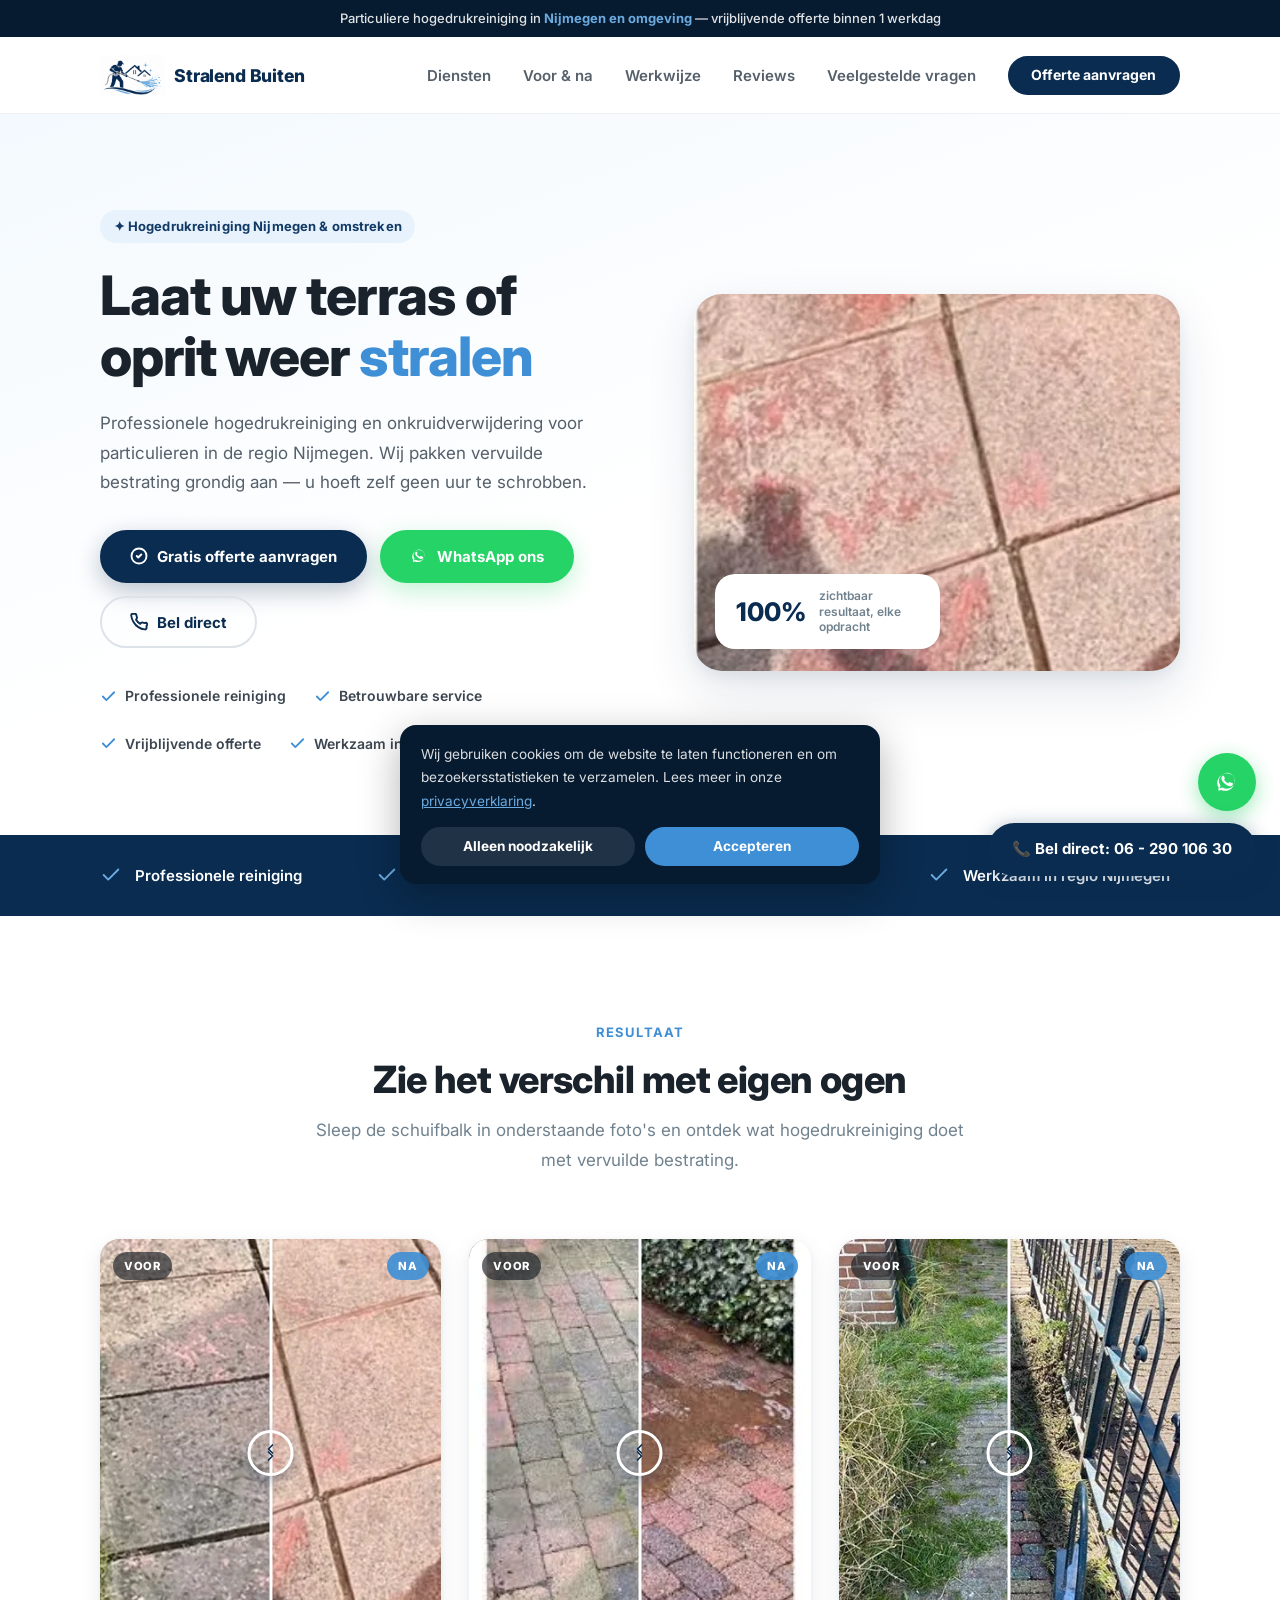
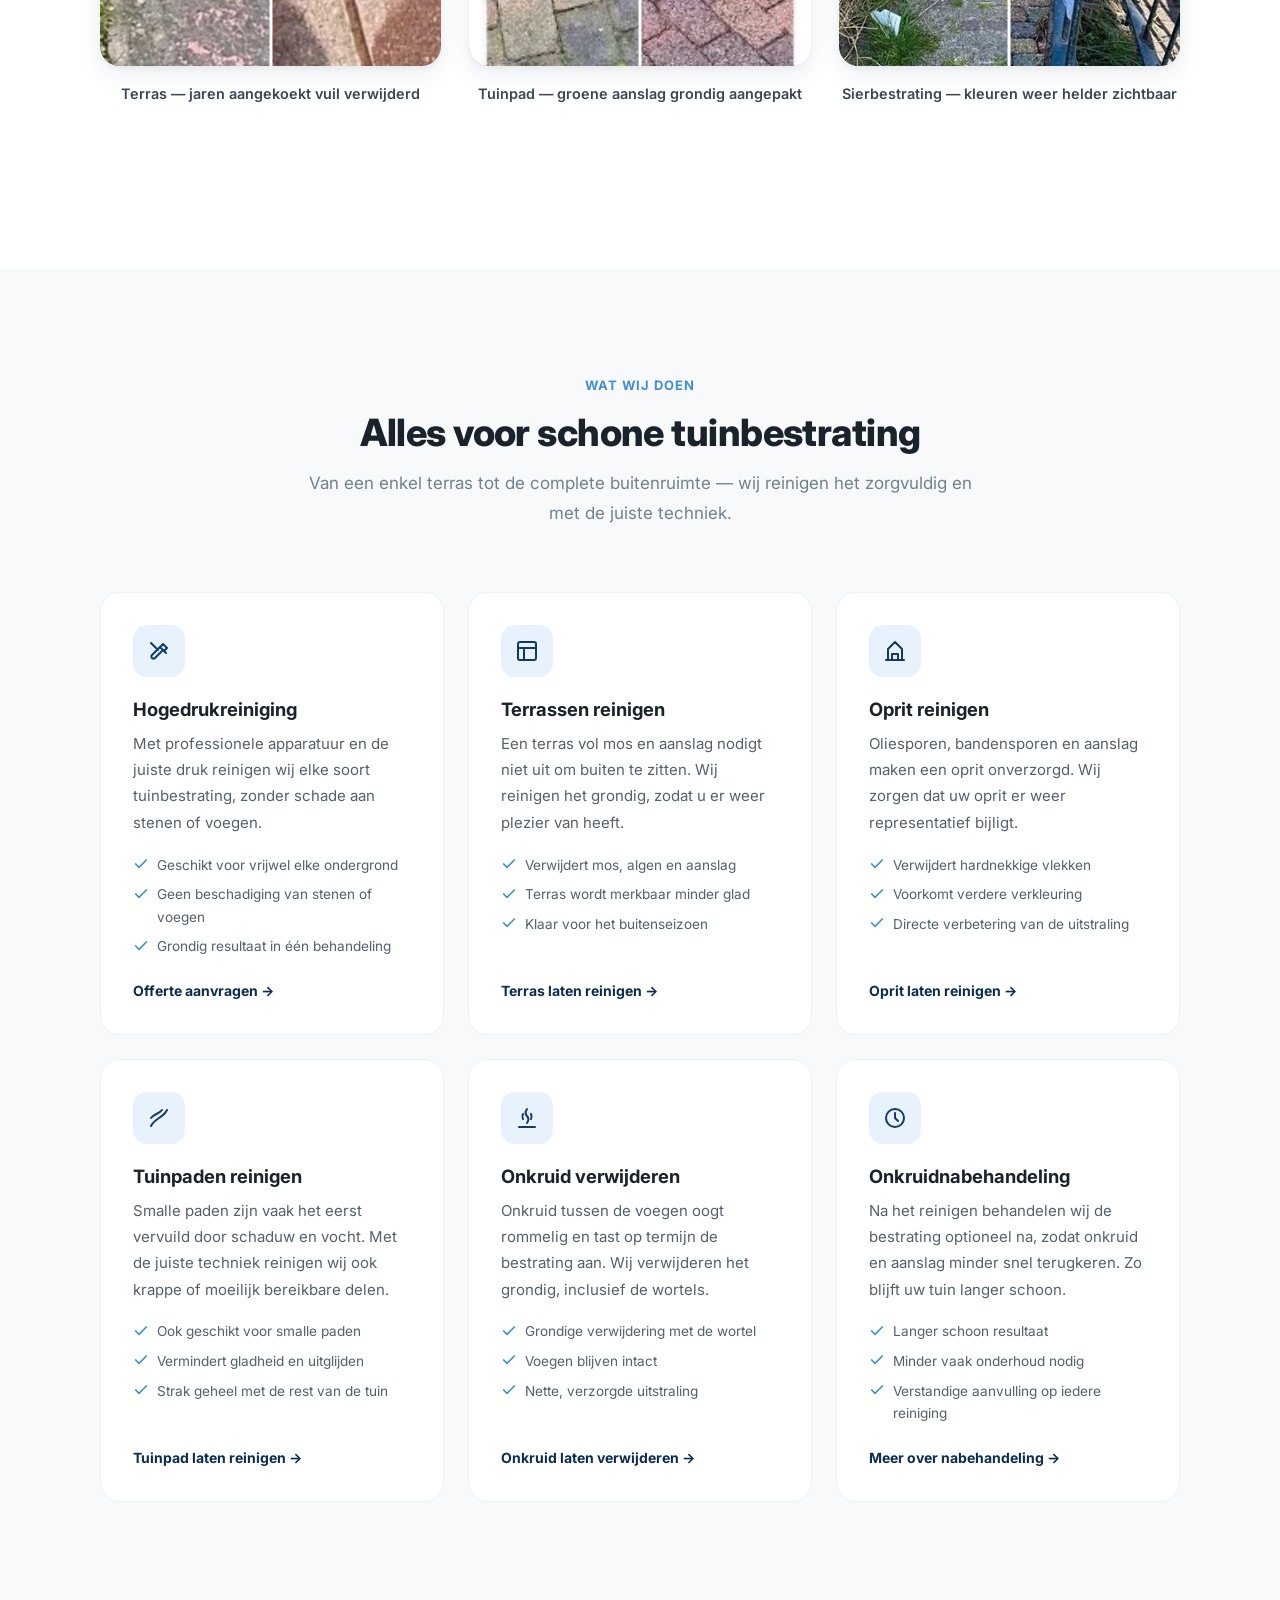
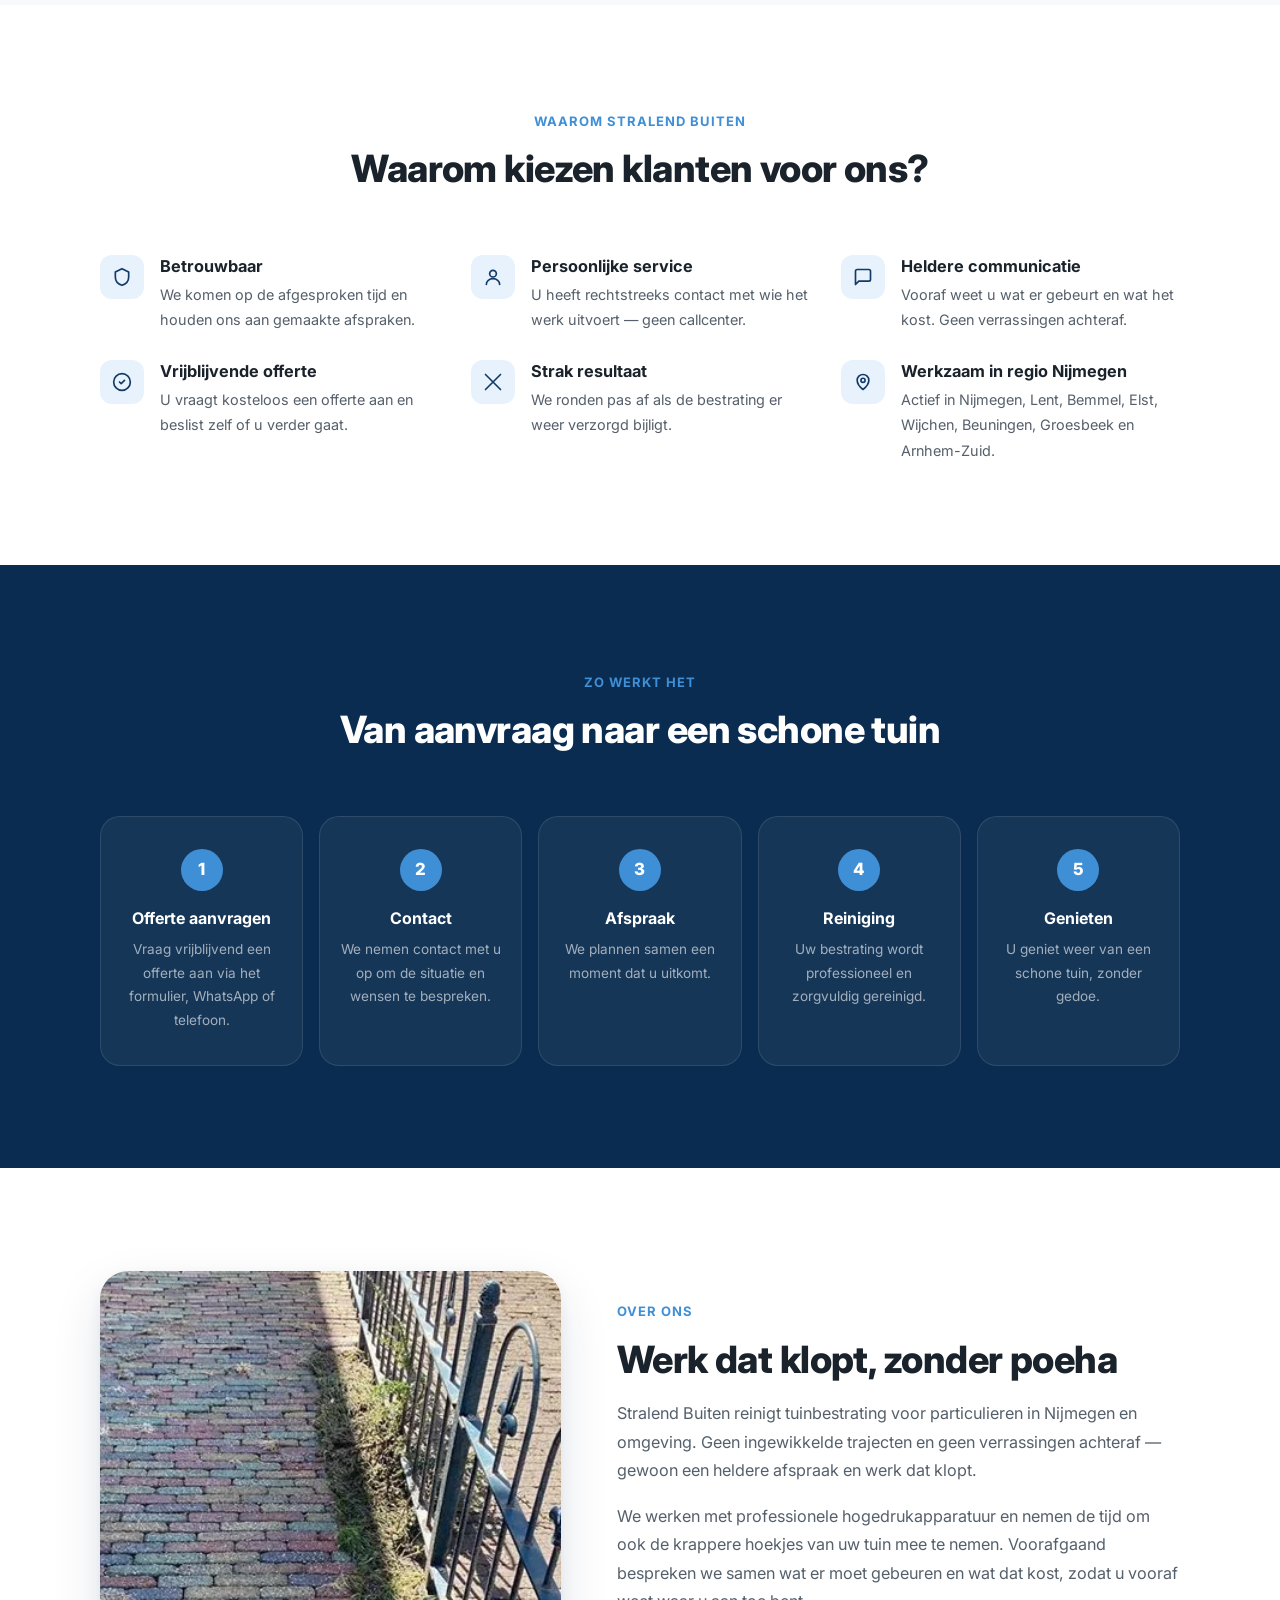
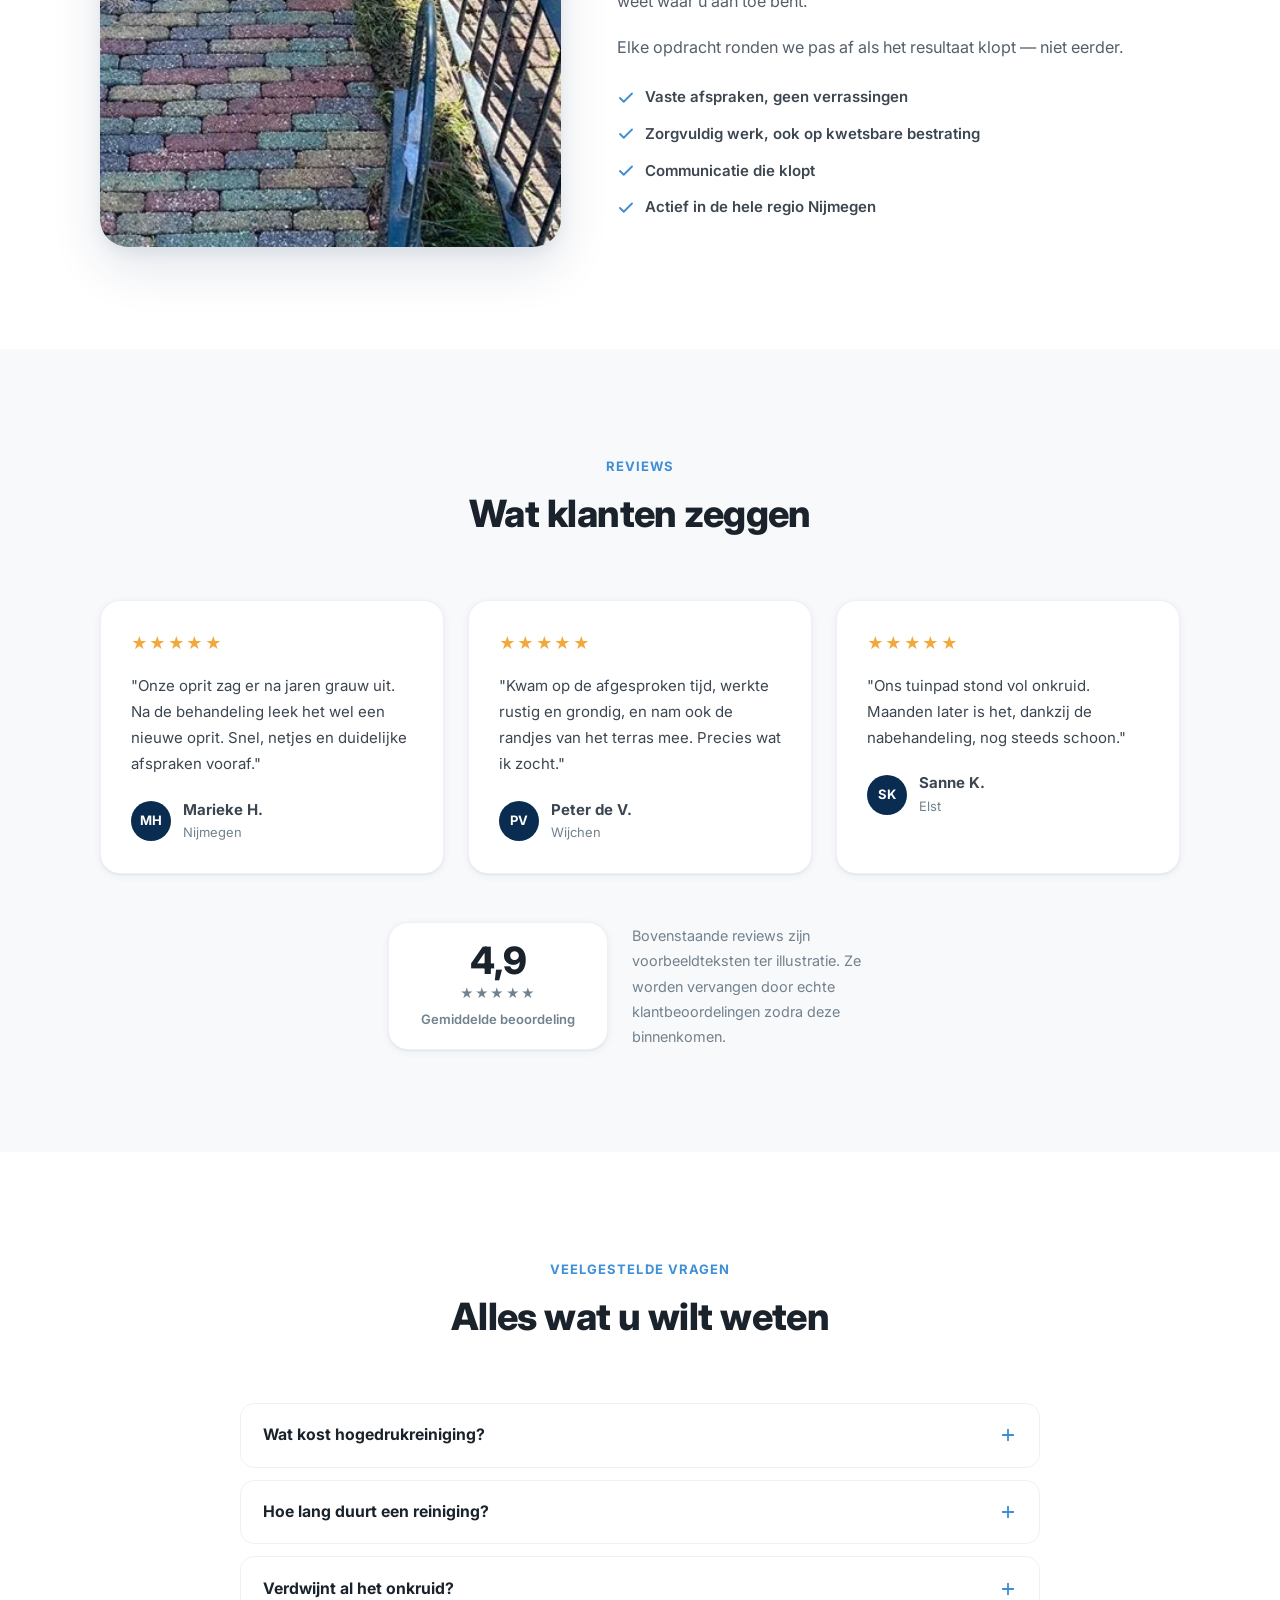
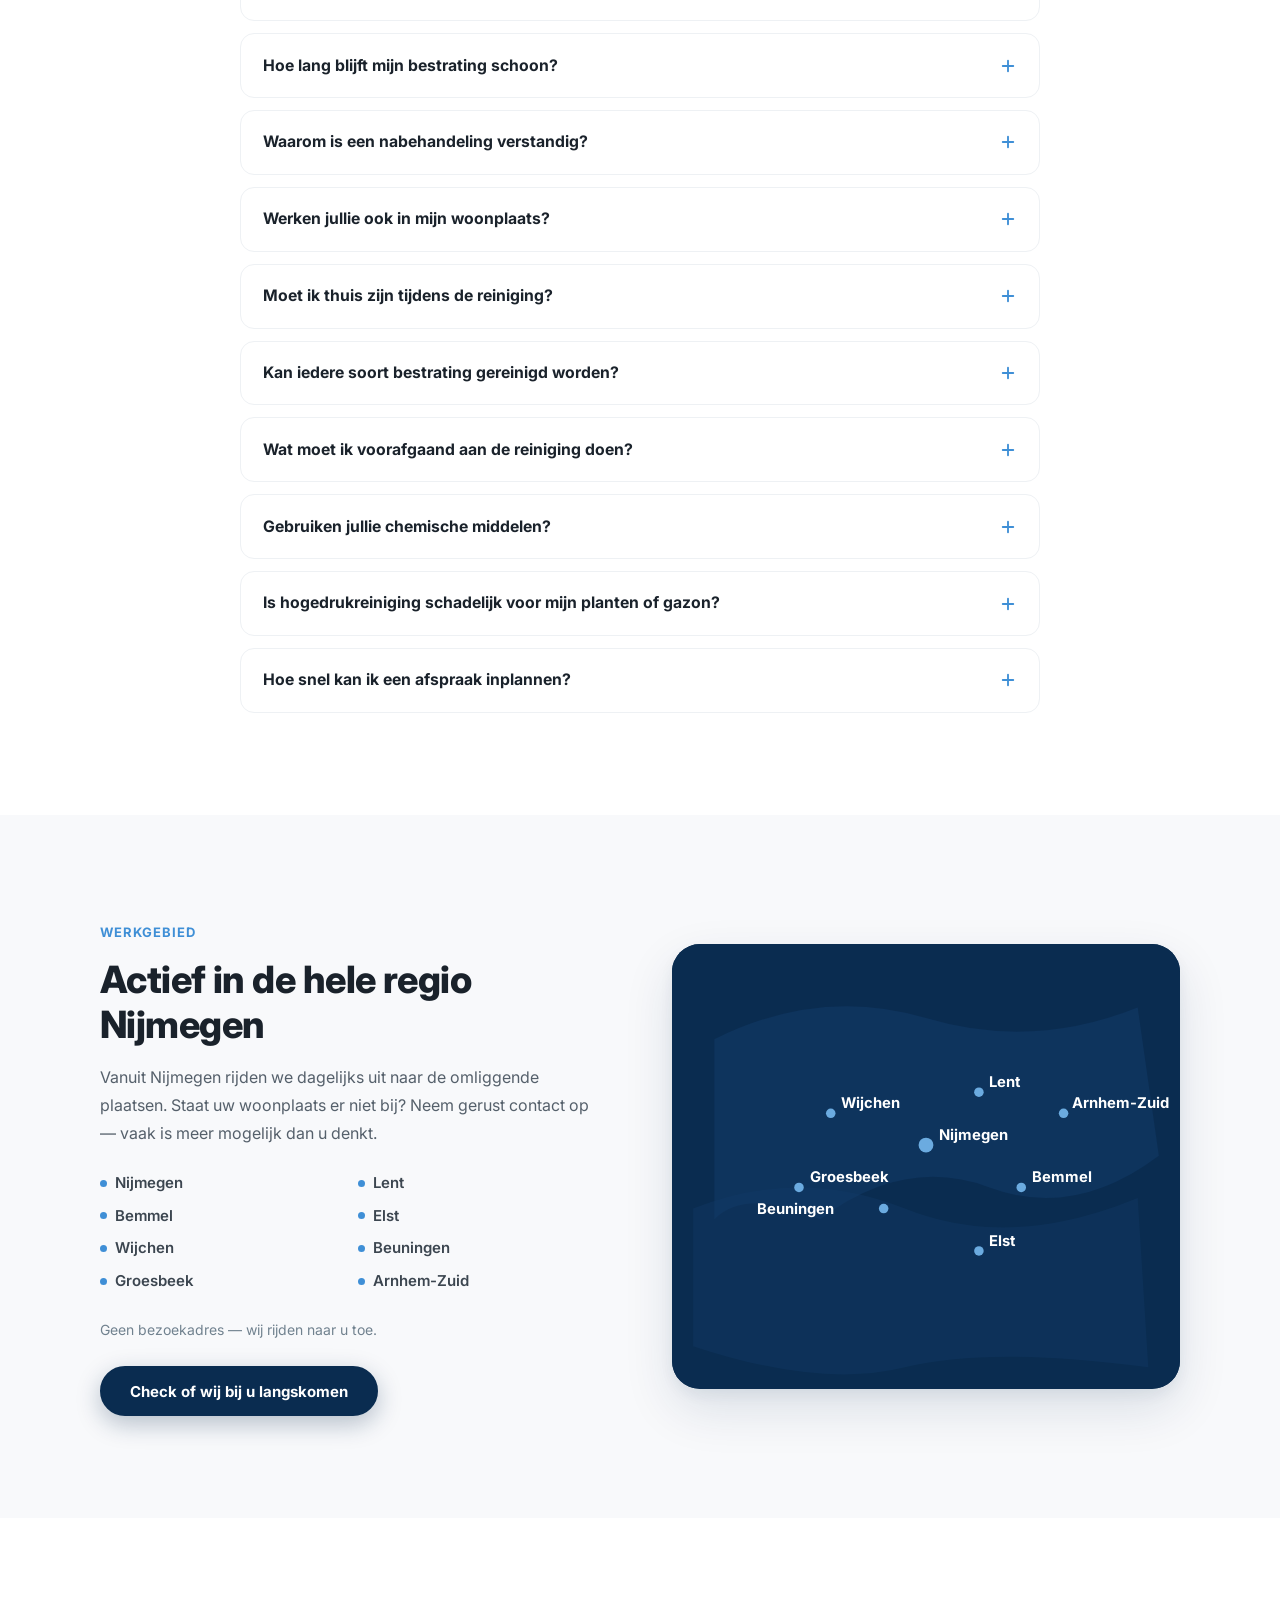
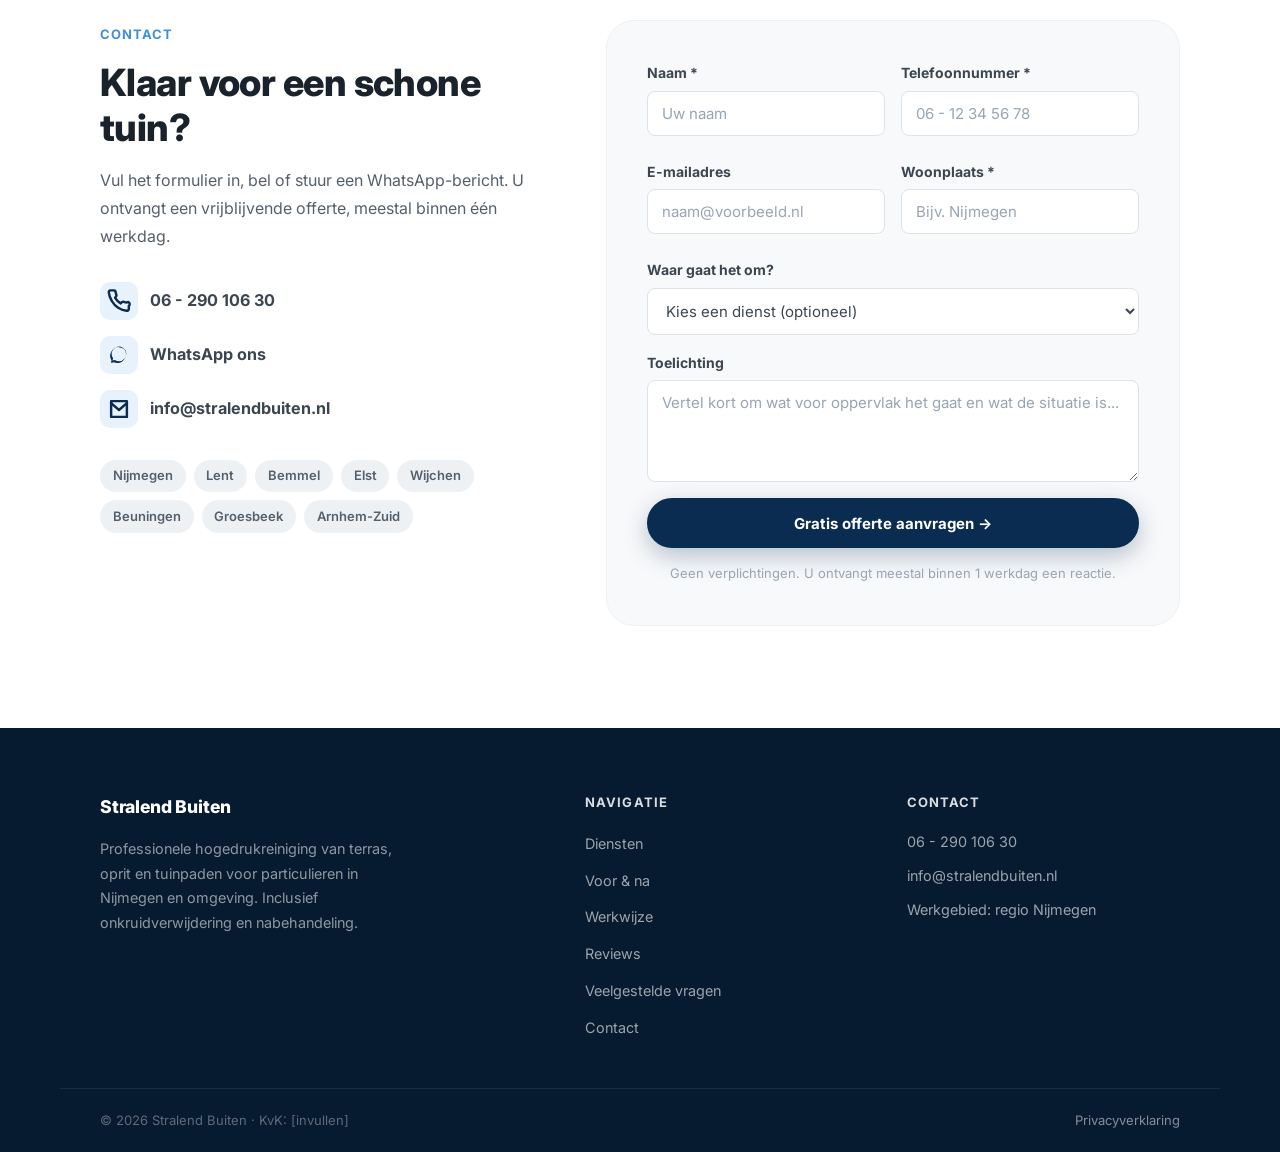
==== commit 12edafb9: "Telefoonnummer invullen: 06 - 290 106 30 Vervangt het placeholder-nummer door het echte nummer op al" ====
--- a/index.html
+++ b/index.html
@@ -3,7 +3,6 @@
 <head>
 <!--
   PLACEHOLDERS — vul in vóór livegang:
-  - Telefoonnummer (weergave + tel:/wa.me links): momenteel 085 - 000 12 34 / +31850001234
   - E-mailadres: info@stralendbuiten.nl
   - Domeinnaam: stralendbuiten.nl (canonical + og:url + schema)
   - KvK-nummer (zie /privacy/)
@@ -33,7 +32,7 @@
     "@type": "LocalBusiness",
     "name": "Stralend Buiten",
     "description": "Hogedrukreiniging van tuinbestrating, terrassen, opritten en tuinpaden voor particulieren in Nijmegen en omgeving, inclusief onkruidverwijdering en onkruidnabehandeling.",
-    "telephone": "+31850001234",
+    "telephone": "+31629010630",
     "email": "info@stralendbuiten.nl",
     "url": "https://stralendbuiten.nl",
     "image": "https://stralendbuiten.nl/images/portfolio/oprit-onkruid.webp",
@@ -95,11 +94,11 @@
               <svg width="18" height="18" viewBox="0 0 24 24" fill="none" stroke="currentColor" stroke-width="2.5" stroke-linecap="round" stroke-linejoin="round"><path d="M9 12l2 2 4-4"/><circle cx="12" cy="12" r="10"/></svg>
               Gratis offerte aanvragen
             </a>
-            <a href="https://wa.me/31850001234?text=Hallo%2C%20ik%20wil%20graag%20een%20offerte%20voor%20hogedrukreiniging" class="btn btn--whatsapp" target="_blank" rel="noopener">
+            <a href="https://wa.me/31629010630?text=Hallo%2C%20ik%20wil%20graag%20een%20offerte%20voor%20hogedrukreiniging" class="btn btn--whatsapp" target="_blank" rel="noopener">
               <svg width="18" height="18" viewBox="0 0 24 24" fill="currentColor"><path d="M17.6 6.3A8.9 8.9 0 0 0 12 4a8.9 8.9 0 0 0-7.7 13.4L4 20l2.7-.7A8.9 8.9 0 0 0 12 20a8.9 8.9 0 0 0 5.6-13.7zm-5.6 12a7.3 7.3 0 0 1-3.8-1l-.3-.2-2.5.6.6-2.4-.2-.3A7.4 7.4 0 1 1 12 18.3zm4-5.6c-.2-.1-1.3-.6-1.5-.7-.2-.1-.3-.1-.5.1l-.7.8c-.1.2-.3.2-.5.1-.7-.3-1.4-.7-2-1.3-.5-.5-1-1.1-1.4-1.8-.1-.2 0-.4.1-.5l.4-.5c.1-.1.2-.3.1-.4 0-.1-.5-1.3-.7-1.8-.2-.5-.4-.4-.5-.4h-.5c-.2 0-.4.1-.6.3-.8.8-1 1.7-.8 2.7.4 1.5 1.4 3 3.1 4.4 1.9 1.6 3.3 2 4.1 2.2.6.2 1.3.1 1.8-.1.5-.2 1.3-1 1.5-1.5.2-.5.2-.9.1-1 0 0-.1-.1-.3-.2z"/></svg>
               WhatsApp ons
             </a>
-            <a href="tel:+31850001234" class="btn btn--ghost">
+            <a href="tel:+31629010630" class="btn btn--ghost">
               <svg width="18" height="18" viewBox="0 0 24 24" fill="none" stroke="currentColor" stroke-width="2.5" stroke-linecap="round" stroke-linejoin="round"><path d="M22 16.92v3a2 2 0 0 1-2.18 2 19.79 19.79 0 0 1-8.63-3.07A19.5 19.5 0 0 1 4.69 12a19.79 19.79 0 0 1-3.07-8.67A2 2 0 0 1 3.55 1h3a2 2 0 0 1 2 1.72c.127.96.361 1.903.7 2.81a2 2 0 0 1-.45 2.11L8.09 8.91a16 16 0 0 0 5.61 5.61l1.27-1.27a2 2 0 0 1 2.11-.45 12.84 12.84 0 0 0 2.81.7A2 2 0 0 1 22 16.92z"/></svg>
               Bel direct
             </a>
@@ -517,11 +516,11 @@
           <p>Vul het formulier in, bel of stuur een WhatsApp-bericht. U ontvangt een vrijblijvende offerte, meestal binnen één werkdag.</p>
 
           <div class="contact-info">
-            <a href="tel:+31850001234" class="contact-link">
+            <a href="tel:+31629010630" class="contact-link">
               <svg width="18" height="18" viewBox="0 0 24 24" fill="none" stroke="currentColor" stroke-width="2.5" stroke-linecap="round" stroke-linejoin="round"><path d="M22 16.92v3a2 2 0 0 1-2.18 2 19.79 19.79 0 0 1-8.63-3.07A19.5 19.5 0 0 1 4.69 12a19.79 19.79 0 0 1-3.07-8.67A2 2 0 0 1 3.55 1h3a2 2 0 0 1 2 1.72c.127.96.361 1.903.7 2.81a2 2 0 0 1-.45 2.11L8.09 8.91a16 16 0 0 0 5.61 5.61l1.27-1.27a2 2 0 0 1 2.11-.45 12.84 12.84 0 0 0 2.81.7A2 2 0 0 1 22 16.92z"/></svg>
-              085 - 000 12 34
+              06 - 290 106 30
             </a>
-            <a href="https://wa.me/31850001234" class="contact-link" target="_blank" rel="noopener">
+            <a href="https://wa.me/31629010630" class="contact-link" target="_blank" rel="noopener">
               <svg width="18" height="18" viewBox="0 0 24 24" fill="currentColor"><path d="M17.6 6.3A8.9 8.9 0 0 0 12 4a8.9 8.9 0 0 0-7.7 13.4L4 20l2.7-.7A8.9 8.9 0 0 0 12 20a8.9 8.9 0 0 0 5.6-13.7zm-5.6 12a7.3 7.3 0 0 1-3.8-1l-.3-.2-2.5.6.6-2.4-.2-.3A7.4 7.4 0 1 1 12 18.3z"/></svg>
               WhatsApp ons
             </a>
@@ -605,7 +604,7 @@
       <div class="footer__contact">
         <h4>Contact</h4>
         <ul>
-          <li><a href="tel:+31850001234">085 - 000 12 34</a></li>
+          <li><a href="tel:+31629010630">06 - 290 106 30</a></li>
           <li><a href="mailto:info@stralendbuiten.nl">info@stralendbuiten.nl</a></li>
           <li>Werkgebied: regio Nijmegen</li>
         </ul>
@@ -618,10 +617,10 @@
   </footer>
 
   <div class="cta-sticky-group">
-    <a href="https://wa.me/31850001234?text=Hallo%2C%20ik%20wil%20graag%20een%20offerte%20voor%20hogedrukreiniging" class="cta-whatsapp" target="_blank" rel="noopener" aria-label="WhatsApp ons">
+    <a href="https://wa.me/31629010630?text=Hallo%2C%20ik%20wil%20graag%20een%20offerte%20voor%20hogedrukreiniging" class="cta-whatsapp" target="_blank" rel="noopener" aria-label="WhatsApp ons">
       <svg width="26" height="26" viewBox="0 0 24 24" fill="currentColor"><path d="M17.6 6.3A8.9 8.9 0 0 0 12 4a8.9 8.9 0 0 0-7.7 13.4L4 20l2.7-.7A8.9 8.9 0 0 0 12 20a8.9 8.9 0 0 0 5.6-13.7zm-5.6 12a7.3 7.3 0 0 1-3.8-1l-.3-.2-2.5.6.6-2.4-.2-.3A7.4 7.4 0 1 1 12 18.3zm4-5.6c-.2-.1-1.3-.6-1.5-.7-.2-.1-.3-.1-.5.1l-.7.8c-.1.2-.3.2-.5.1-.7-.3-1.4-.7-2-1.3-.5-.5-1-1.1-1.4-1.8-.1-.2 0-.4.1-.5l.4-.5c.1-.1.2-.3.1-.4 0-.1-.5-1.3-.7-1.8-.2-.5-.4-.4-.5-.4h-.5c-.2 0-.4.1-.6.3-.8.8-1 1.7-.8 2.7.4 1.5 1.4 3 3.1 4.4 1.9 1.6 3.3 2 4.1 2.2.6.2 1.3.1 1.8-.1.5-.2 1.3-1 1.5-1.5.2-.5.2-.9.1-1 0 0-.1-.1-.3-.2z"/></svg>
     </a>
-    <a href="tel:+31850001234" class="cta-sticky" id="ctaSticky">📞 Bel direct: 085 - 000 12 34</a>
+    <a href="tel:+31629010630" class="cta-sticky" id="ctaSticky">📞 Bel direct: 06 - 290 106 30</a>
   </div>
 
   <div class="cookie-banner" id="cookieBanner">
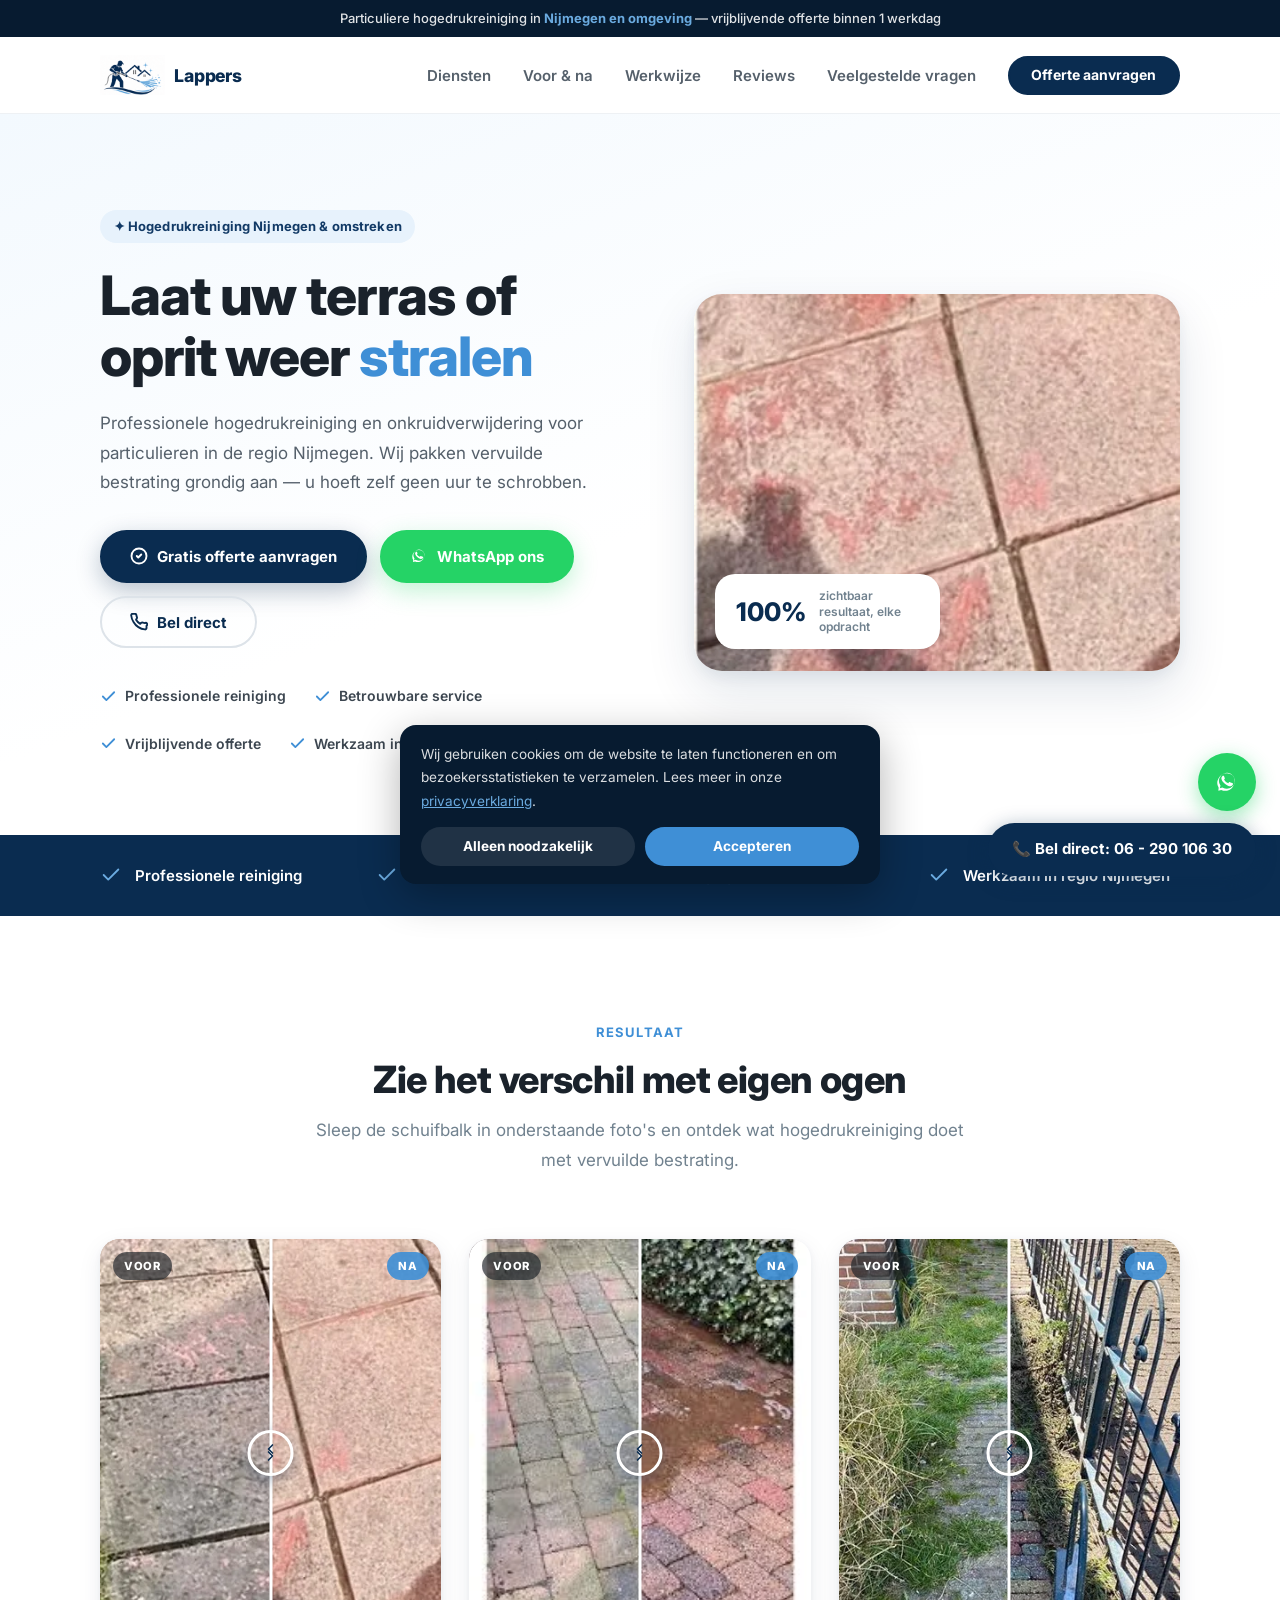
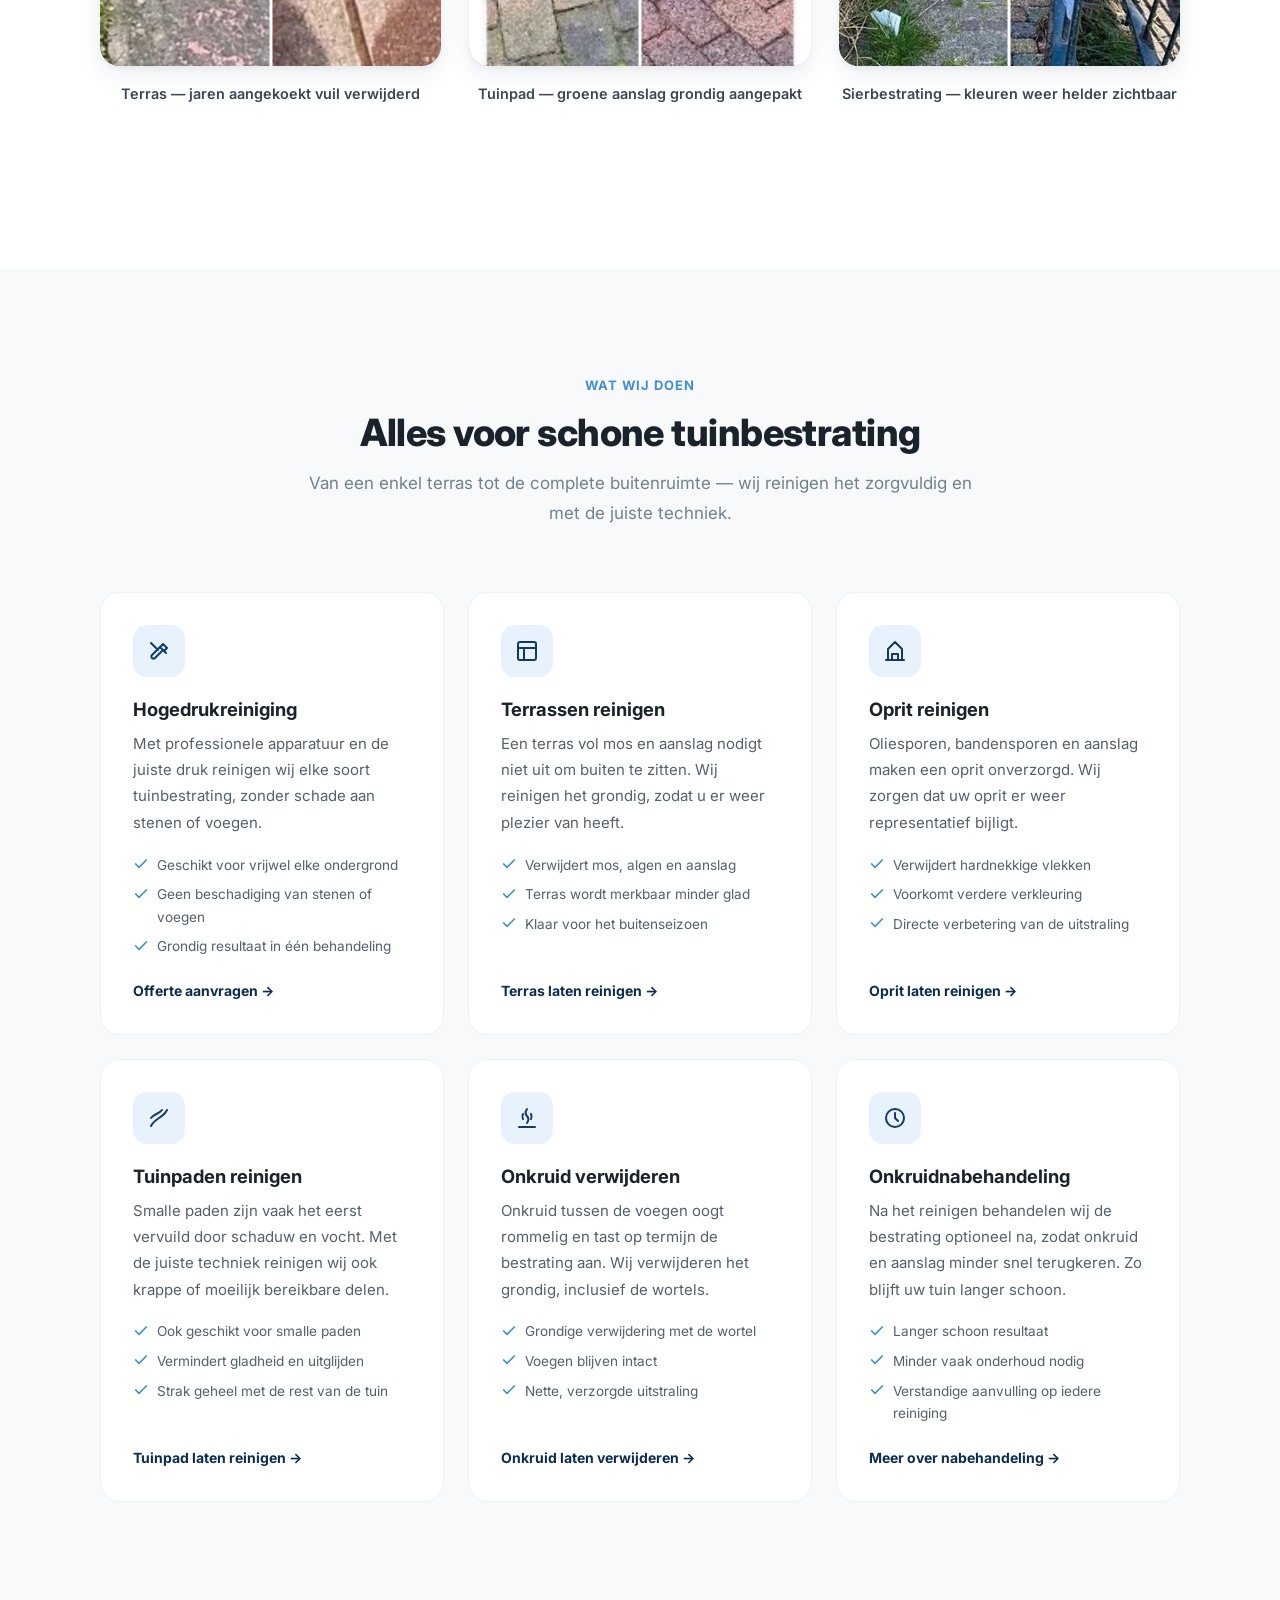
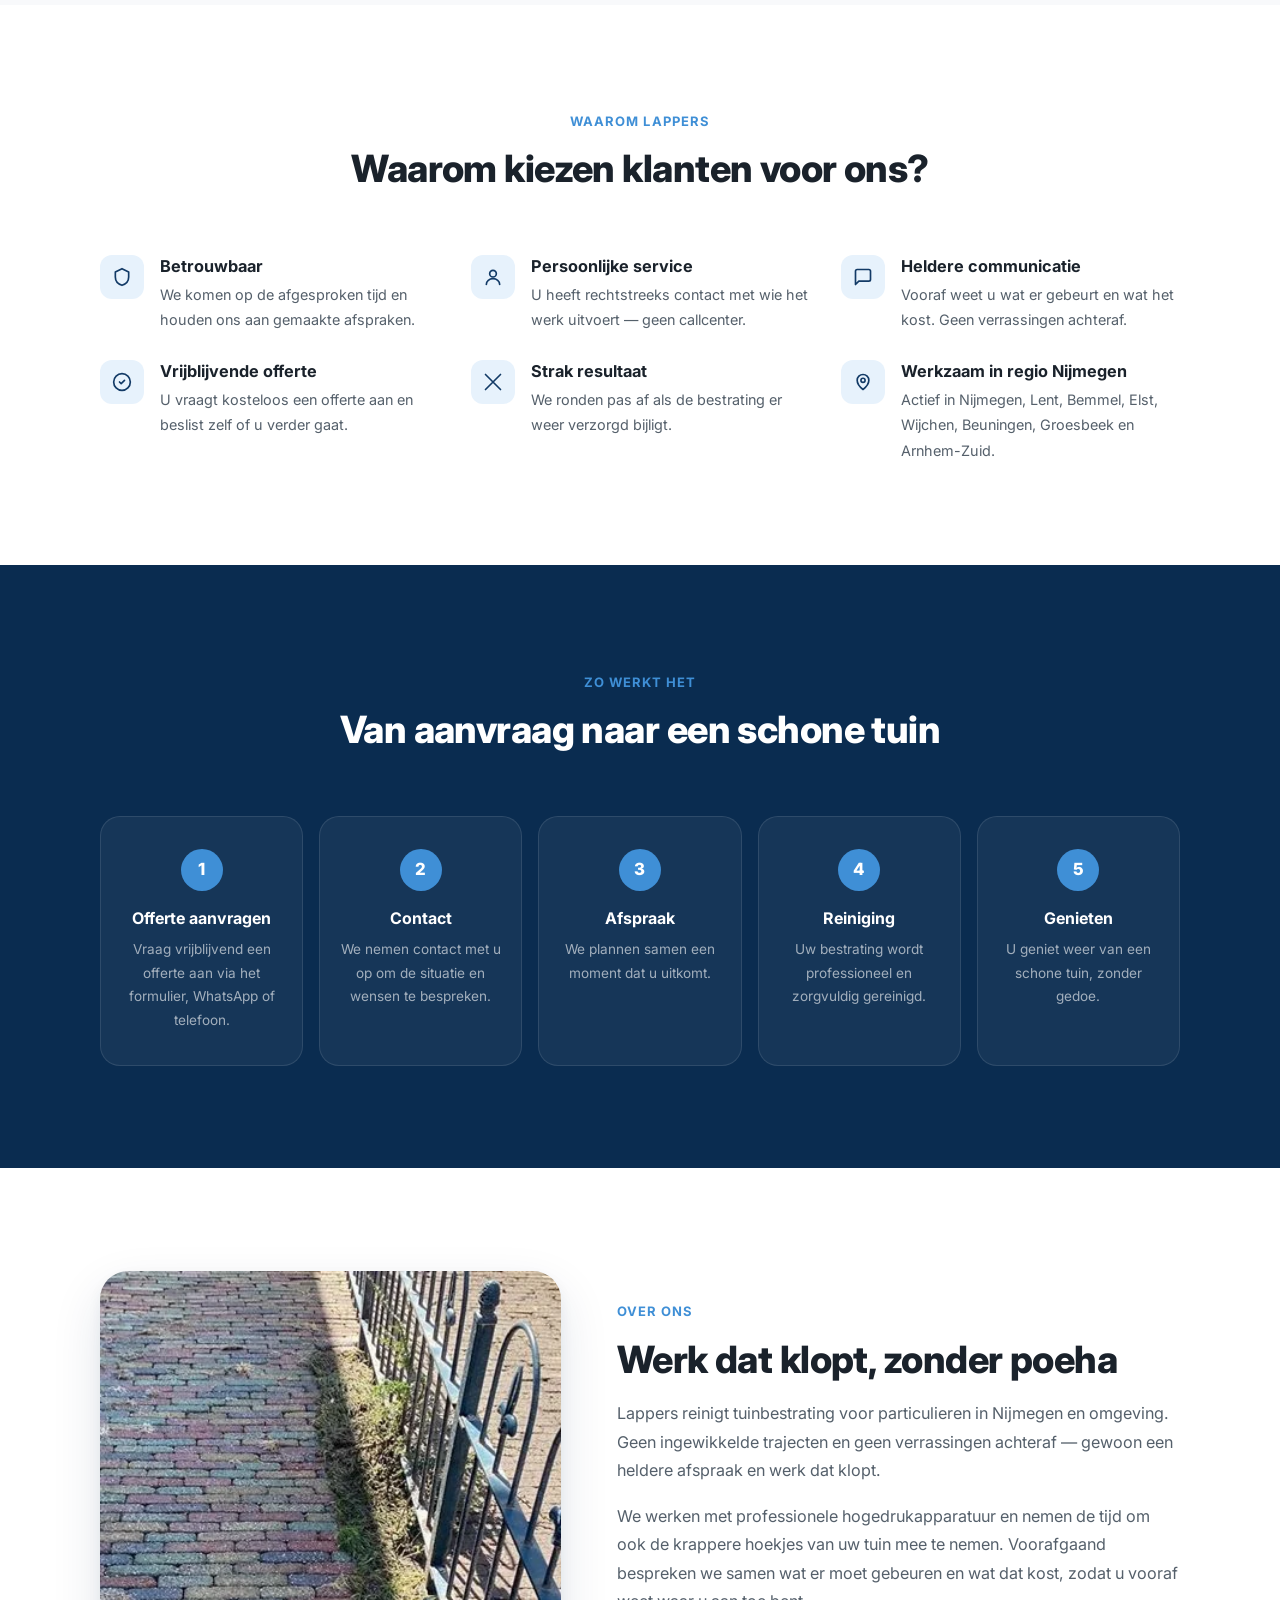
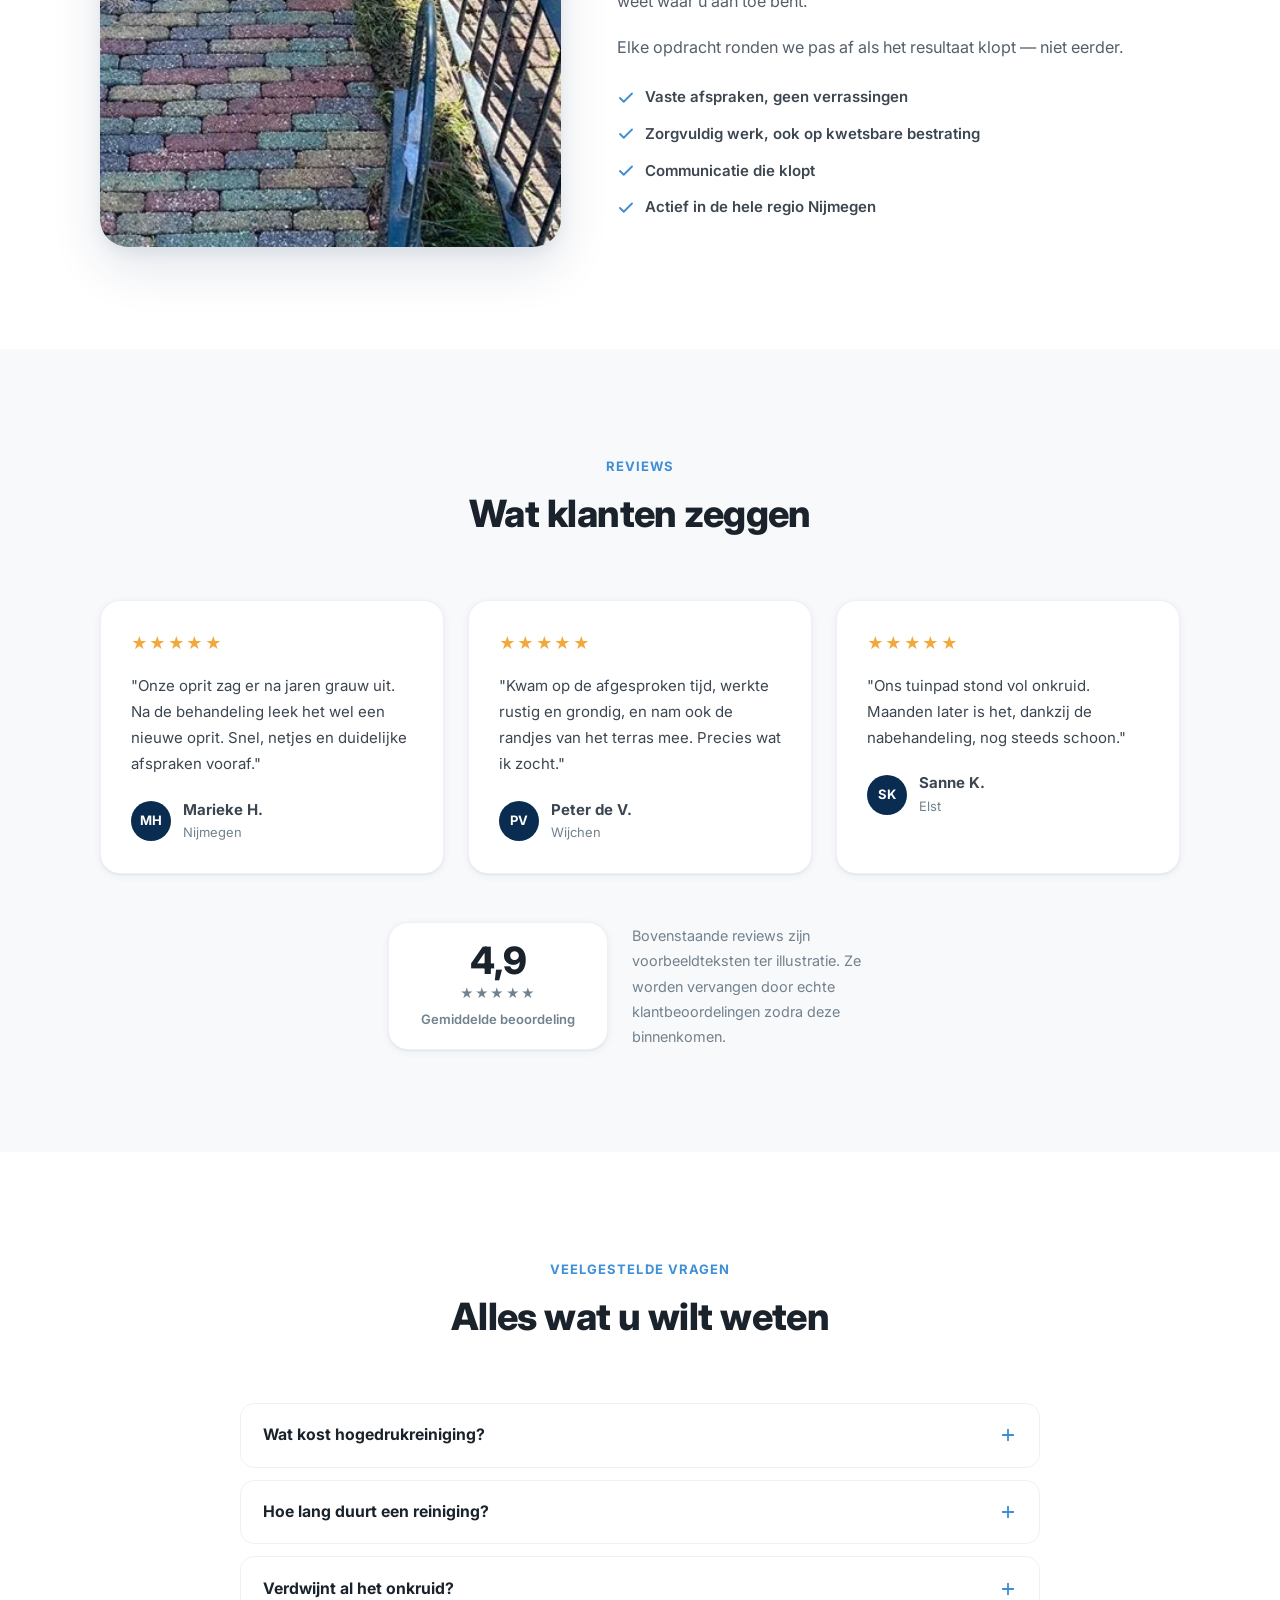
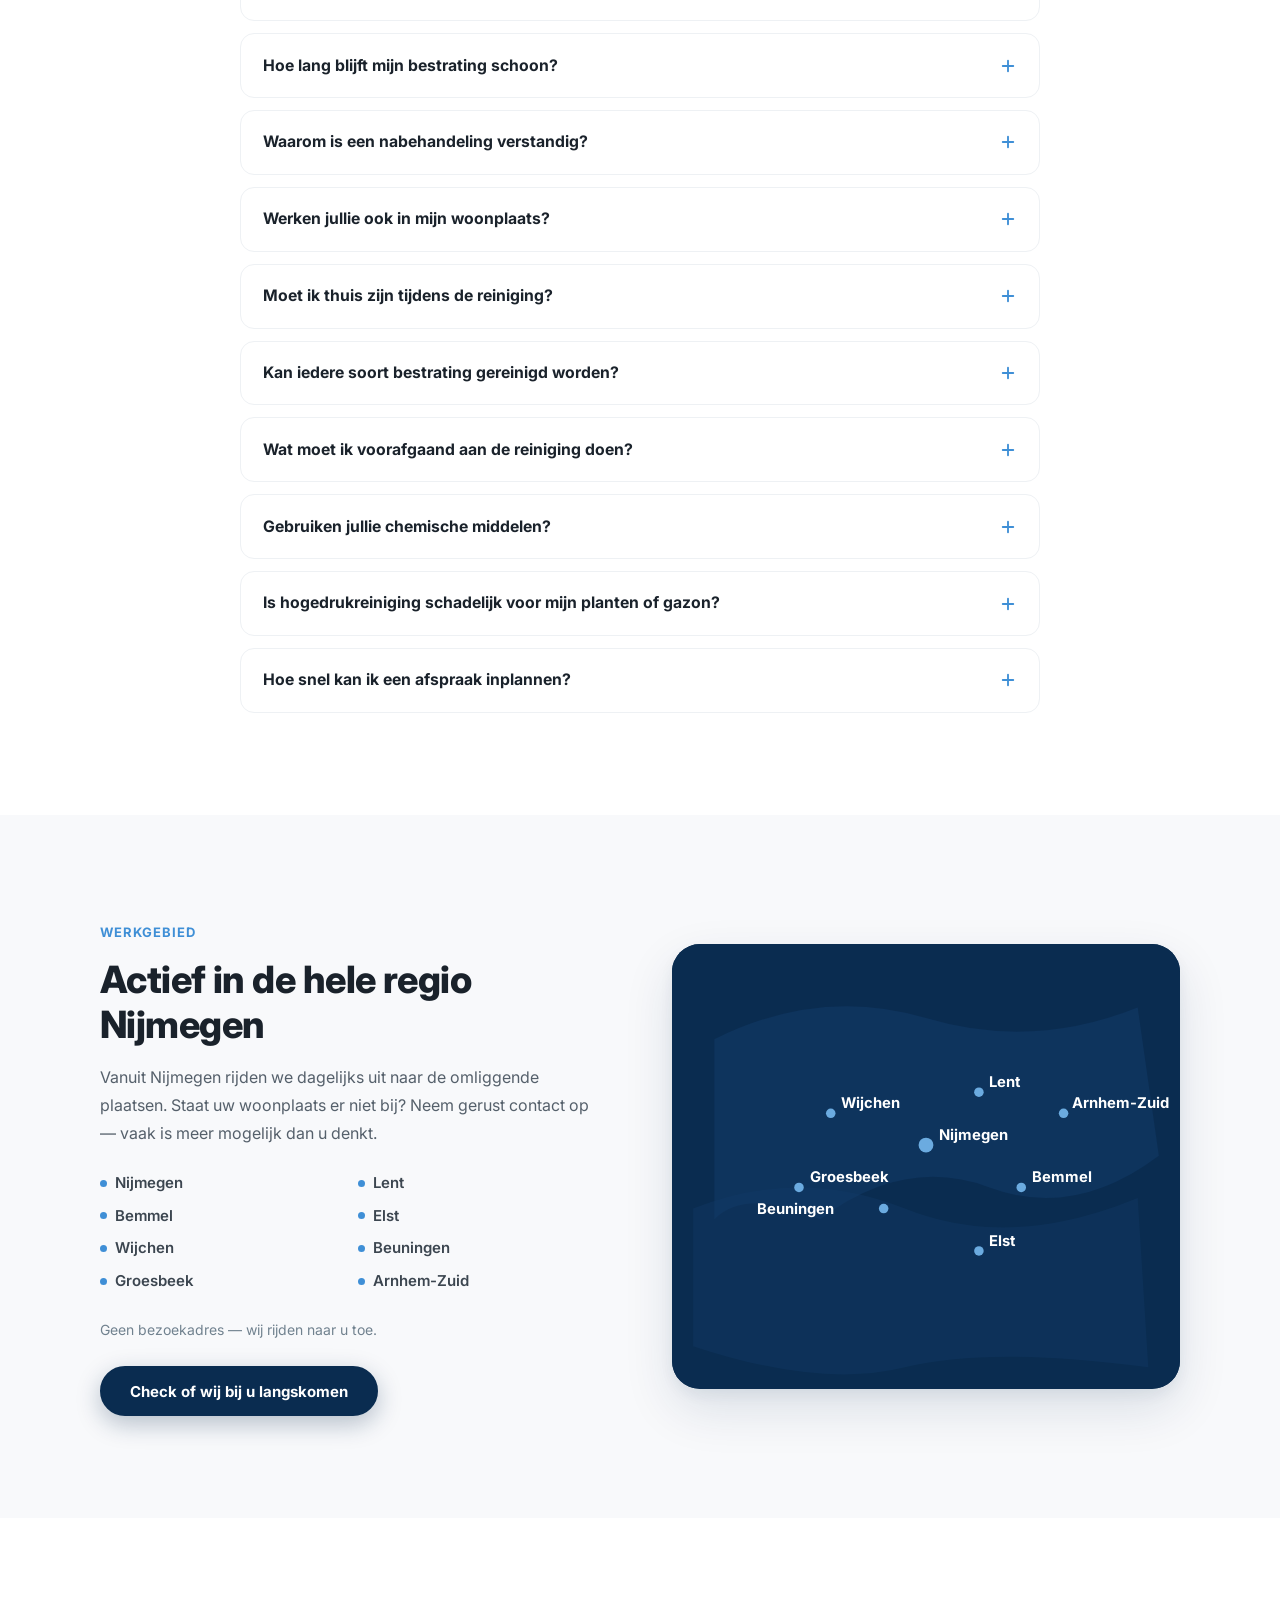
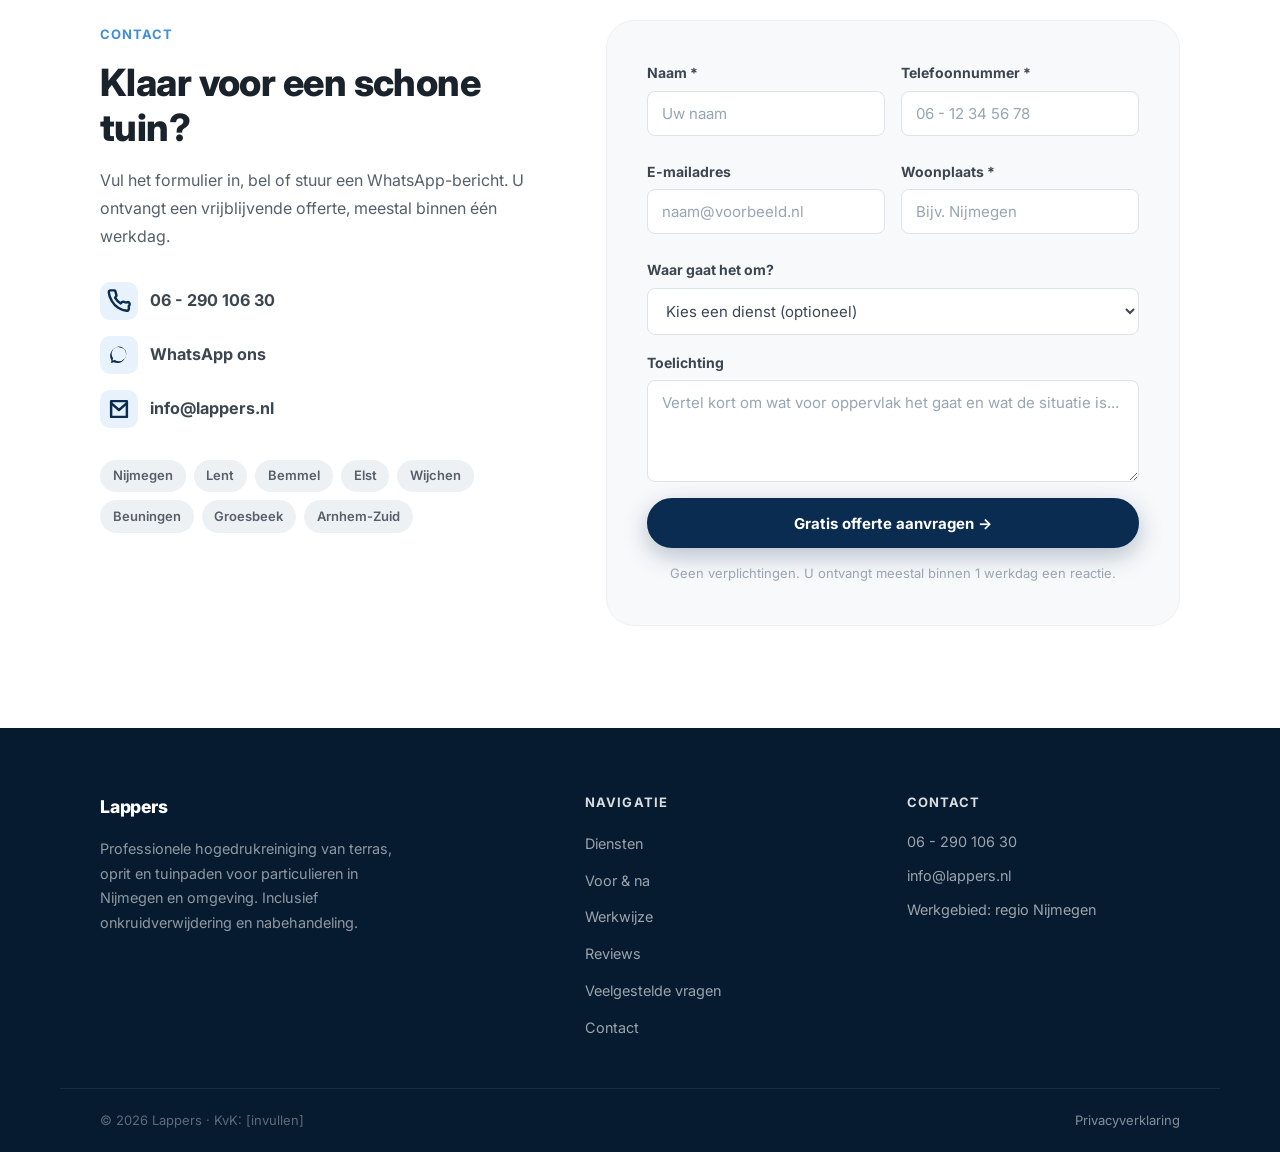
==== commit b82aefa1: "Bedrijfsnaam invullen: Lappers Vervangt de placeholder bedrijfsnaam "Stralend Buiten" door "Lappers"" ====
--- a/index.html
+++ b/index.html
@@ -3,8 +3,8 @@
 <head>
 <!--
   PLACEHOLDERS — vul in vóór livegang:
-  - E-mailadres: info@stralendbuiten.nl
-  - Domeinnaam: stralendbuiten.nl (canonical + og:url + schema)
+  - E-mailadres: info@lappers.nl
+  - Domeinnaam: lappers.nl (canonical + og:url + schema)
   - KvK-nummer (zie /privacy/)
   - Contactformulier: main.js simuleert nu de verzending. Koppel vóór livegang een echte
     formulierverwerker (bijv. Formspree) zodat aanvragen daadwerkelijk aankomen.
@@ -12,30 +12,30 @@
 -->
   <meta charset="UTF-8" />
   <meta name="viewport" content="width=device-width, initial-scale=1.0" />
-  <title>Hogedrukreiniging Nijmegen — Terras & oprit reinigen | Stralend Buiten</title>
+  <title>Hogedrukreiniging Nijmegen — Terras & oprit reinigen | Lappers</title>
   <meta name="description" content="Professionele hogedrukreiniging van terras, oprit en tuinpaden in Nijmegen en omgeving. Inclusief onkruidverwijdering en nabehandeling. Vraag een gratis offerte aan." />
   <meta name="keywords" content="hogedrukreiniging Nijmegen, terras reinigen Nijmegen, oprit reinigen Nijmegen, onkruid verwijderen Nijmegen, bestrating reinigen, groene aanslag verwijderen" />
-  <meta name="author" content="Stralend Buiten" />
+  <meta name="author" content="Lappers" />
   <meta name="robots" content="index, follow" />
-  <link rel="canonical" href="https://stralendbuiten.nl/" />
-
-  <meta property="og:title" content="Hogedrukreiniging Nijmegen — Terras & oprit reinigen | Stralend Buiten" />
+  <link rel="canonical" href="https://lappers.nl/" />
+
+  <meta property="og:title" content="Hogedrukreiniging Nijmegen — Terras & oprit reinigen | Lappers" />
   <meta property="og:description" content="Terras of oprit dichtgeslibd met mos en aanslag? Wij maken uw tuinbestrating weer schoon. Vrijblijvende offerte binnen de regio Nijmegen." />
   <meta property="og:type" content="website" />
-  <meta property="og:url" content="https://stralendbuiten.nl/" />
-  <meta property="og:image" content="https://stralendbuiten.nl/images/portfolio/oprit-onkruid.webp" />
+  <meta property="og:url" content="https://lappers.nl/" />
+  <meta property="og:image" content="https://lappers.nl/images/portfolio/oprit-onkruid.webp" />
   <meta property="og:locale" content="nl_NL" />
 
   <script type="application/ld+json">
   {
     "@context": "https://schema.org",
     "@type": "LocalBusiness",
-    "name": "Stralend Buiten",
+    "name": "Lappers",
     "description": "Hogedrukreiniging van tuinbestrating, terrassen, opritten en tuinpaden voor particulieren in Nijmegen en omgeving, inclusief onkruidverwijdering en onkruidnabehandeling.",
     "telephone": "+31629010630",
-    "email": "info@stralendbuiten.nl",
-    "url": "https://stralendbuiten.nl",
-    "image": "https://stralendbuiten.nl/images/portfolio/oprit-onkruid.webp",
+    "email": "info@lappers.nl",
+    "url": "https://lappers.nl",
+    "image": "https://lappers.nl/images/portfolio/oprit-onkruid.webp",
     "address": {
       "@type": "PostalAddress",
       "addressLocality": "Nijmegen",
@@ -62,8 +62,8 @@
   <header class="header">
     <div class="container header__inner">
       <a href="/" class="logo">
-        <img src="/images/logo.png" width="194" height="120" alt="Stralend Buiten — hogedrukreiniging Nijmegen" loading="eager" />
-        <span>Stralend Buiten</span>
+        <img src="/images/logo.png" width="194" height="120" alt="Lappers — hogedrukreiniging Nijmegen" loading="eager" />
+        <span>Lappers</span>
       </a>
       <nav class="nav" id="mainNav">
         <ul>
@@ -274,7 +274,7 @@
     <section class="section" id="waarom">
       <div class="container">
         <div class="section__header reveal">
-          <div class="eyebrow">Waarom Stralend Buiten</div>
+          <div class="eyebrow">Waarom Lappers</div>
           <h2>Waarom kiezen klanten voor ons?</h2>
         </div>
         <div class="waarom__grid">
@@ -332,7 +332,7 @@
         <div class="over-ons__content reveal">
           <div class="eyebrow">Over ons</div>
           <h2>Werk dat klopt, zonder poeha</h2>
-          <p>Stralend Buiten reinigt tuinbestrating voor particulieren in Nijmegen en omgeving. Geen ingewikkelde trajecten en geen verrassingen achteraf — gewoon een heldere afspraak en werk dat klopt.</p>
+          <p>Lappers reinigt tuinbestrating voor particulieren in Nijmegen en omgeving. Geen ingewikkelde trajecten en geen verrassingen achteraf — gewoon een heldere afspraak en werk dat klopt.</p>
           <p>We werken met professionele hogedrukapparatuur en nemen de tijd om ook de krappere hoekjes van uw tuin mee te nemen. Voorafgaand bespreken we samen wat er moet gebeuren en wat dat kost, zodat u vooraf weet waar u aan toe bent.</p>
           <p>Elke opdracht ronden we pas af als het resultaat klopt — niet eerder.</p>
           <ul class="over-ons__list">
@@ -477,7 +477,7 @@
         </div>
         <div class="werkgebied__map reveal">
           <div class="map-visual">
-            <svg viewBox="0 0 480 420" xmlns="http://www.w3.org/2000/svg" role="img" aria-label="Werkgebied Stralend Buiten: Nijmegen en omgeving">
+            <svg viewBox="0 0 480 420" xmlns="http://www.w3.org/2000/svg" role="img" aria-label="Werkgebied Lappers: Nijmegen en omgeving">
               <rect width="480" height="420" fill="#0a2c50"/>
               <path d="M40 90 Q140 40 240 70 T440 60 L460 200 Q380 260 300 230 T140 260 Q70 230 40 260 Z" fill="#123a66" opacity="0.6"/>
               <path d="M20 250 Q120 210 220 250 T440 240 L450 400 Q300 380 220 400 T20 380 Z" fill="#123a66" opacity="0.4"/>
@@ -524,9 +524,9 @@
               <svg width="18" height="18" viewBox="0 0 24 24" fill="currentColor"><path d="M17.6 6.3A8.9 8.9 0 0 0 12 4a8.9 8.9 0 0 0-7.7 13.4L4 20l2.7-.7A8.9 8.9 0 0 0 12 20a8.9 8.9 0 0 0 5.6-13.7zm-5.6 12a7.3 7.3 0 0 1-3.8-1l-.3-.2-2.5.6.6-2.4-.2-.3A7.4 7.4 0 1 1 12 18.3z"/></svg>
               WhatsApp ons
             </a>
-            <a href="mailto:info@stralendbuiten.nl" class="contact-link">
+            <a href="mailto:info@lappers.nl" class="contact-link">
               <svg width="18" height="18" viewBox="0 0 24 24" fill="none" stroke="currentColor" stroke-width="2.5" stroke-linecap="round" stroke-linejoin="round"><path d="M4 4h16v16H4z"/><path d="M4 6l8 7 8-7"/></svg>
-              info@stralendbuiten.nl
+              info@lappers.nl
             </a>
           </div>
 
@@ -587,7 +587,7 @@
   <footer class="footer">
     <div class="container footer__inner">
       <div class="footer__brand">
-        <a href="/" class="logo"><span>Stralend Buiten</span></a>
+        <a href="/" class="logo"><span>Lappers</span></a>
         <p>Professionele hogedrukreiniging van terras, oprit en tuinpaden voor particulieren in Nijmegen en omgeving. Inclusief onkruidverwijdering en nabehandeling.</p>
       </div>
       <div class="footer__links">
@@ -605,13 +605,13 @@
         <h4>Contact</h4>
         <ul>
           <li><a href="tel:+31629010630">06 - 290 106 30</a></li>
-          <li><a href="mailto:info@stralendbuiten.nl">info@stralendbuiten.nl</a></li>
+          <li><a href="mailto:info@lappers.nl">info@lappers.nl</a></li>
           <li>Werkgebied: regio Nijmegen</li>
         </ul>
       </div>
     </div>
     <div class="container footer__bottom">
-      <p>&copy; 2026 Stralend Buiten · KvK: [invullen]</p>
+      <p>&copy; 2026 Lappers · KvK: [invullen]</p>
       <p><a href="/privacy/">Privacyverklaring</a></p>
     </div>
   </footer>
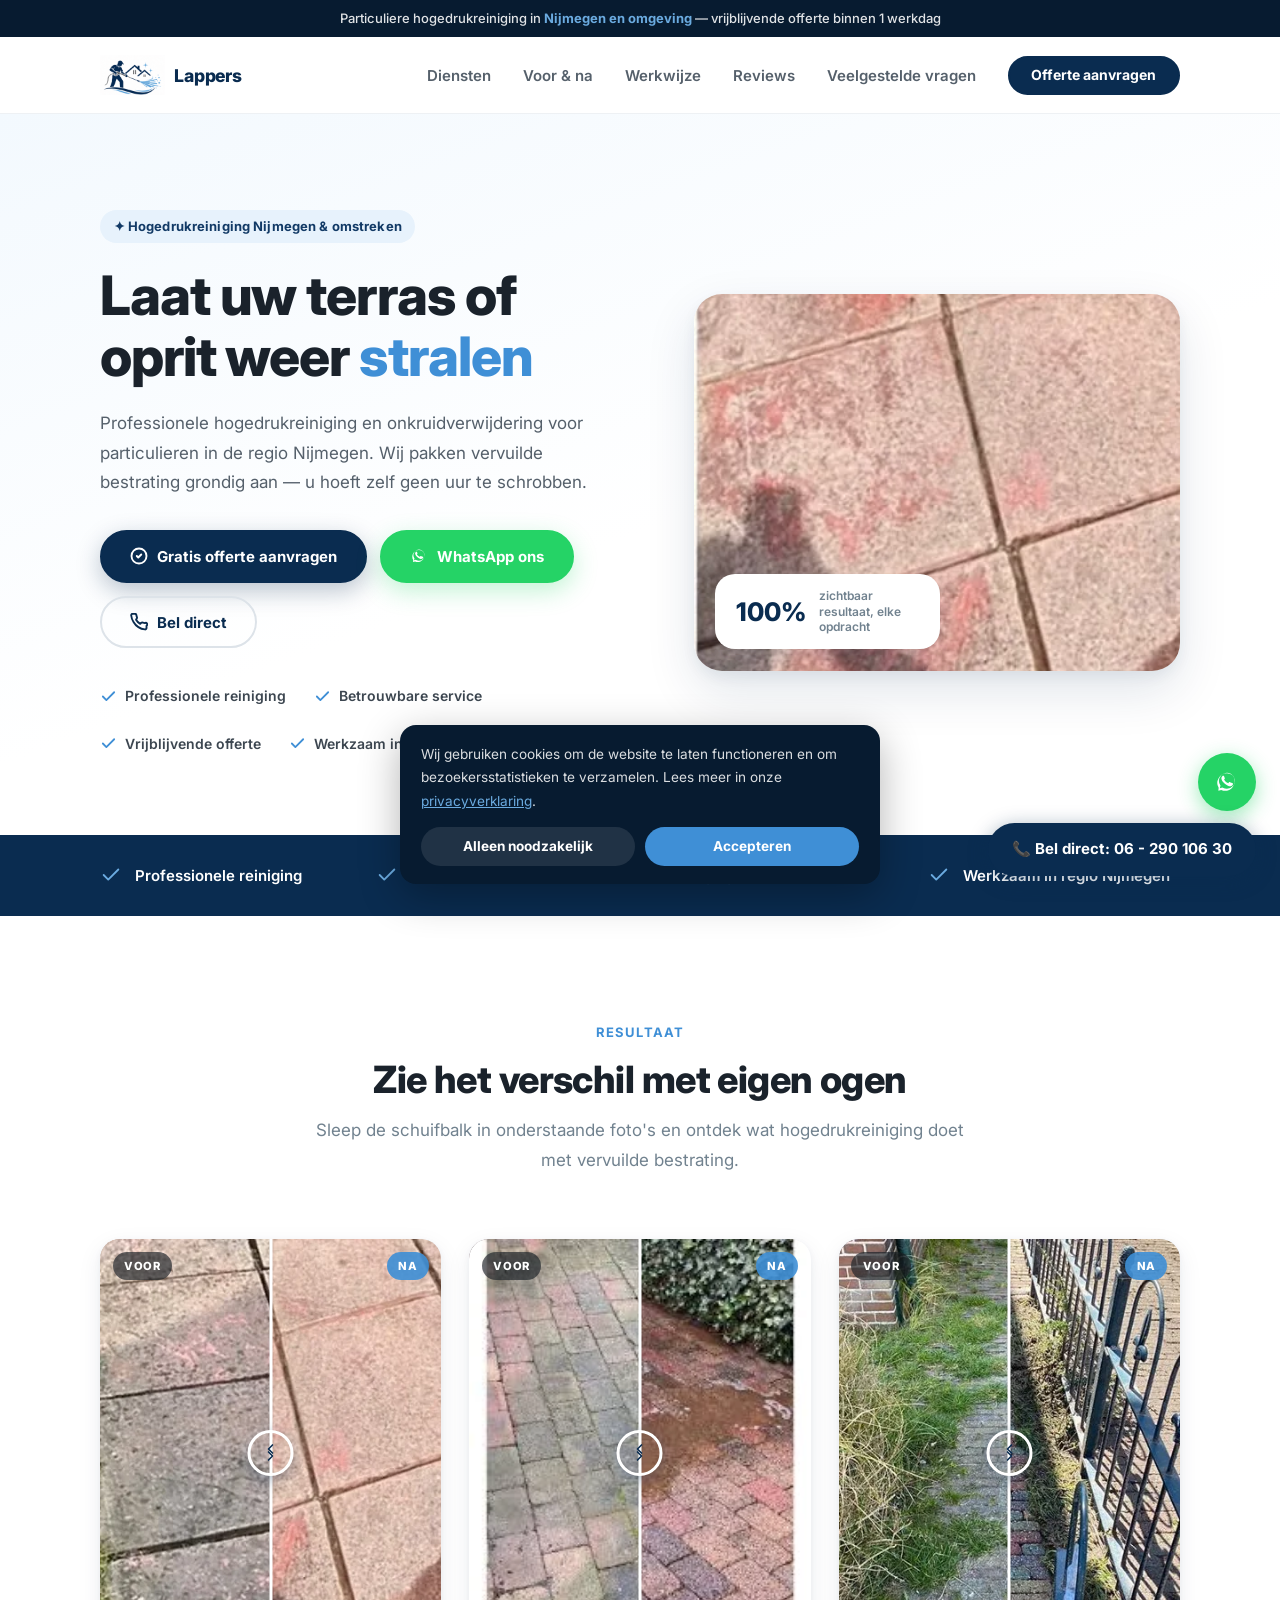
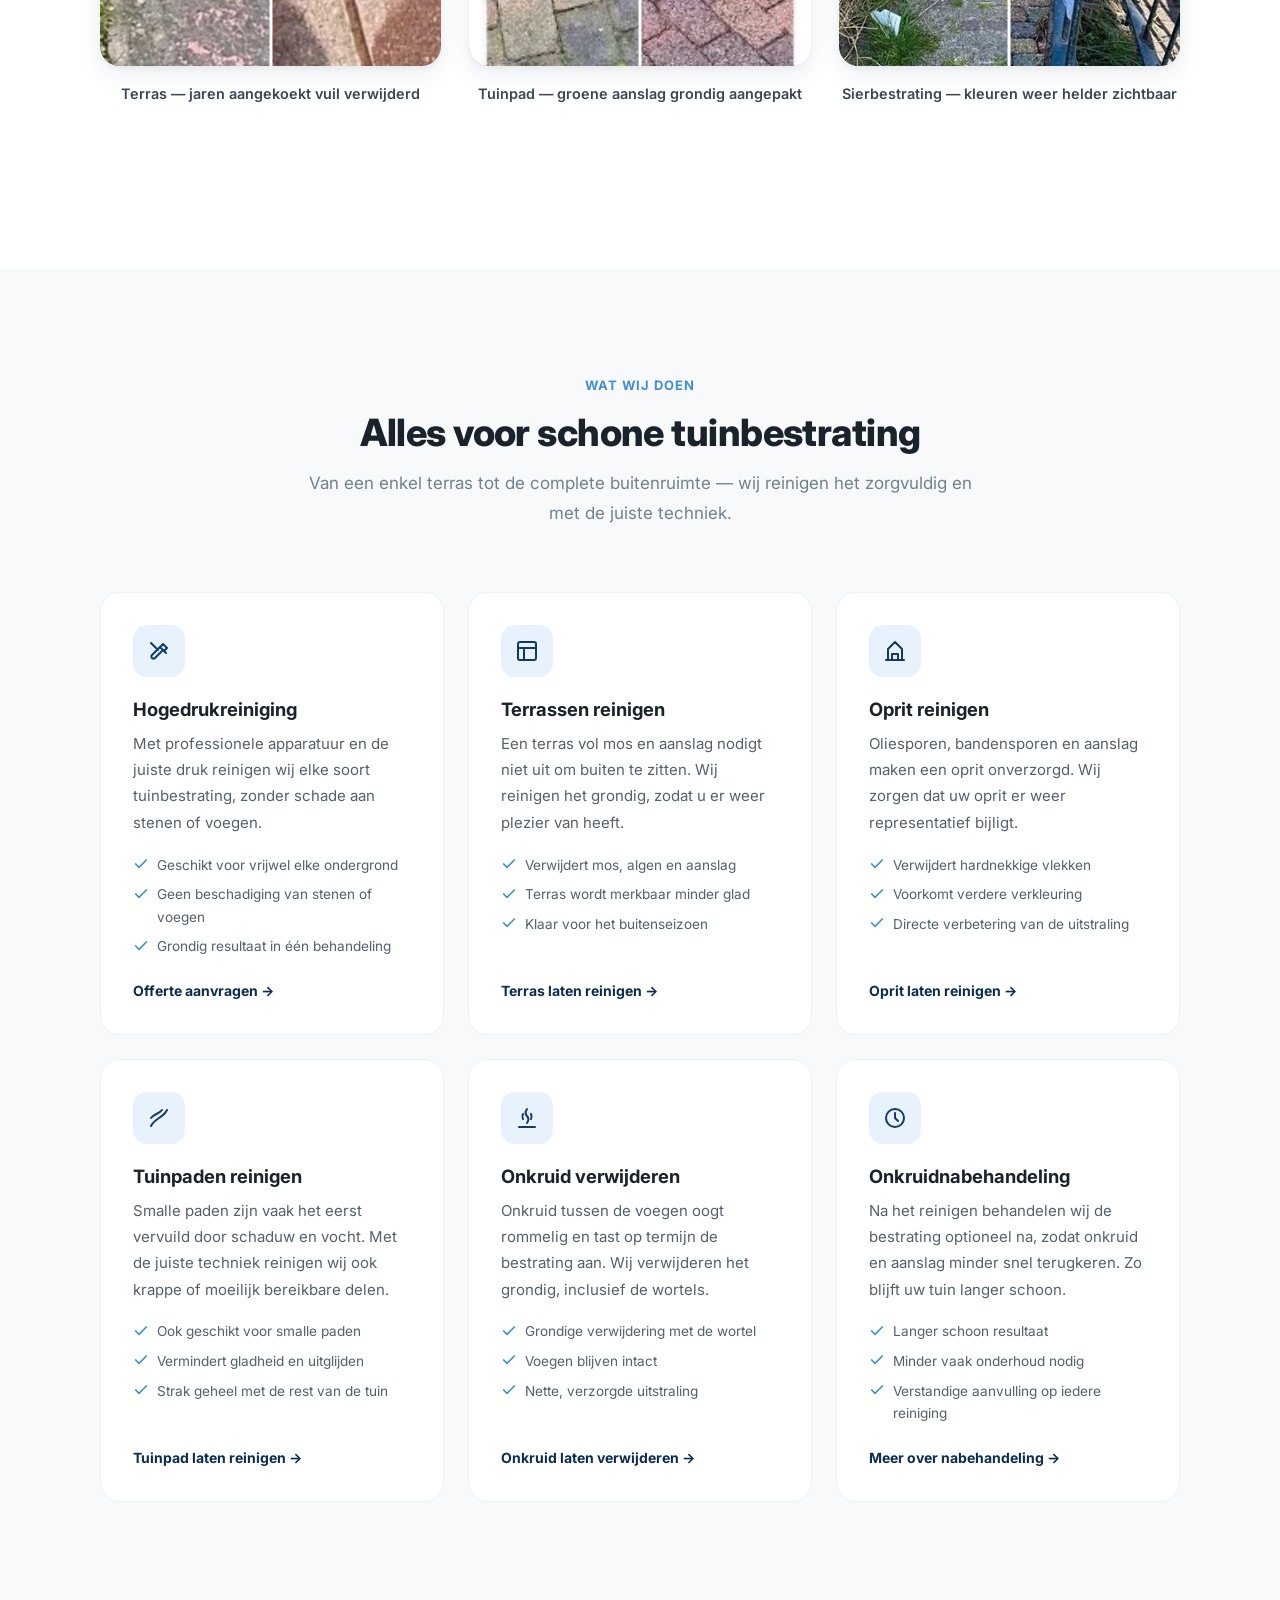
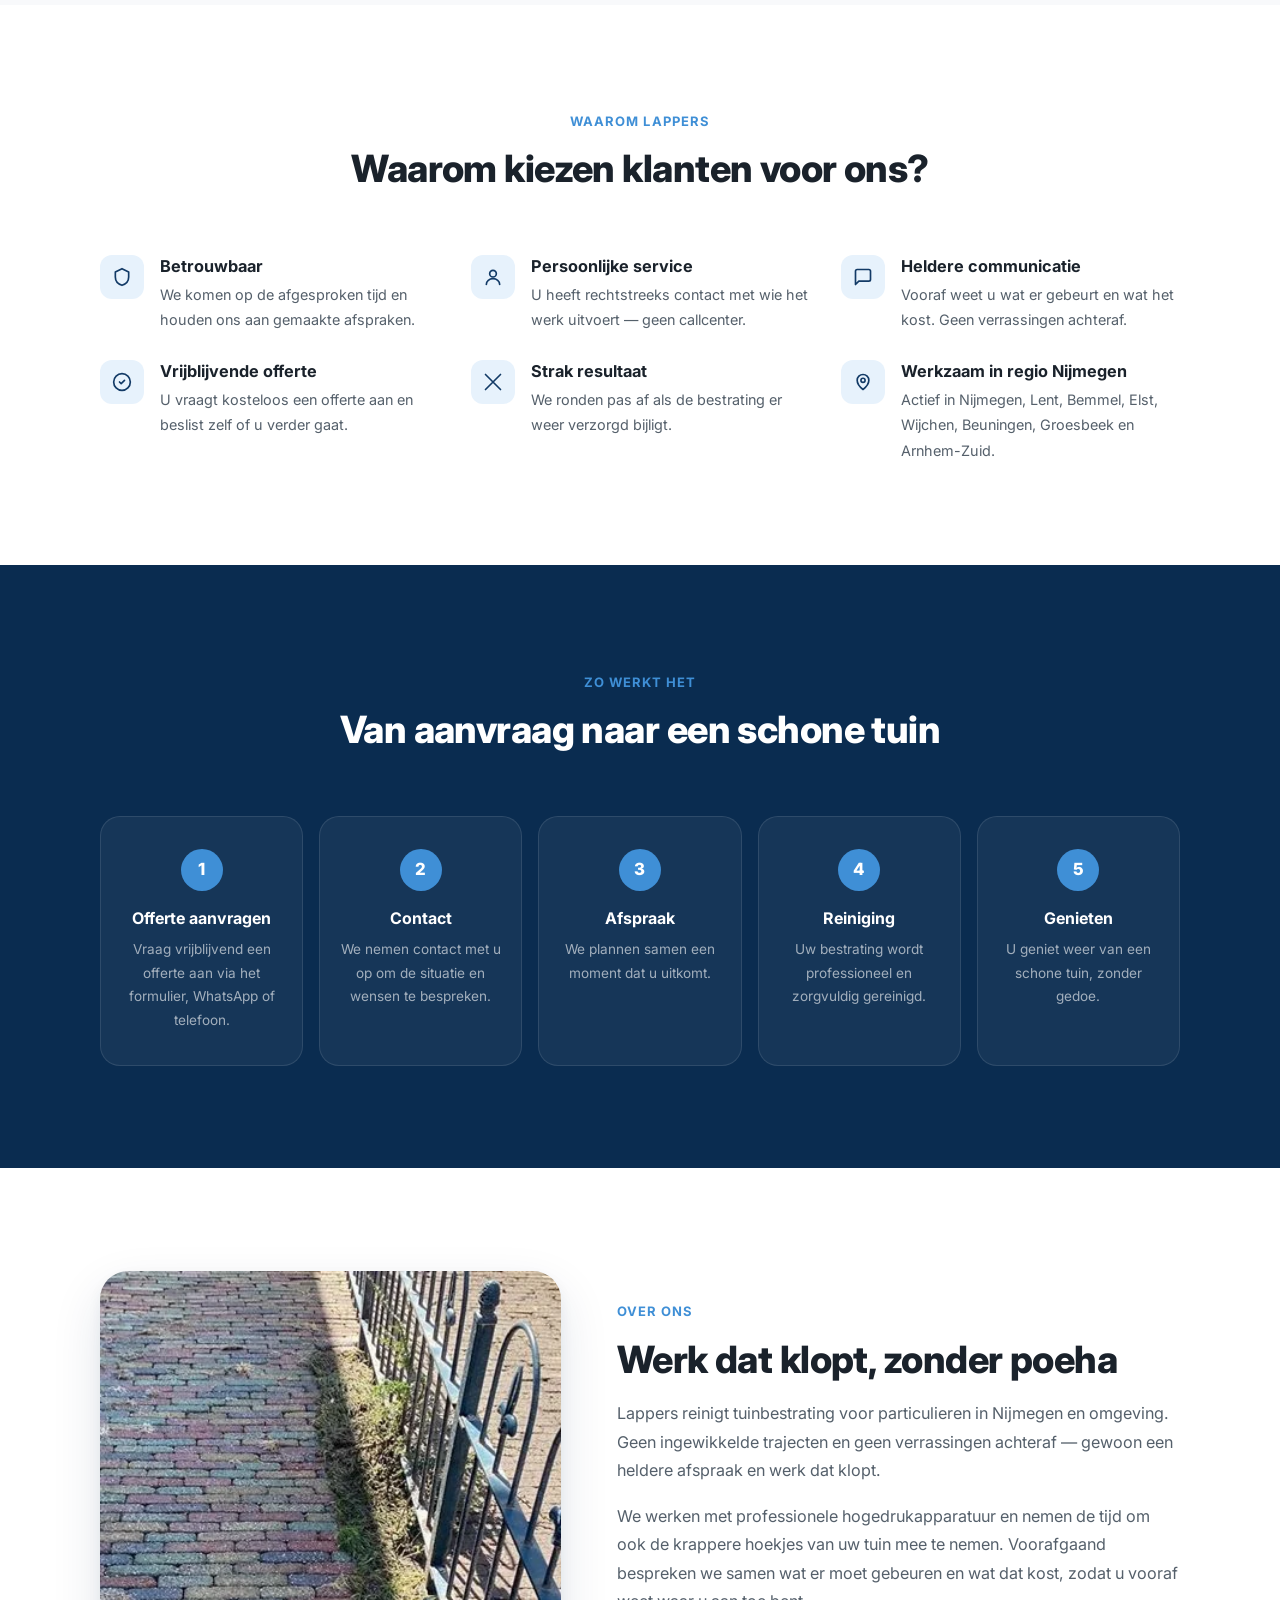
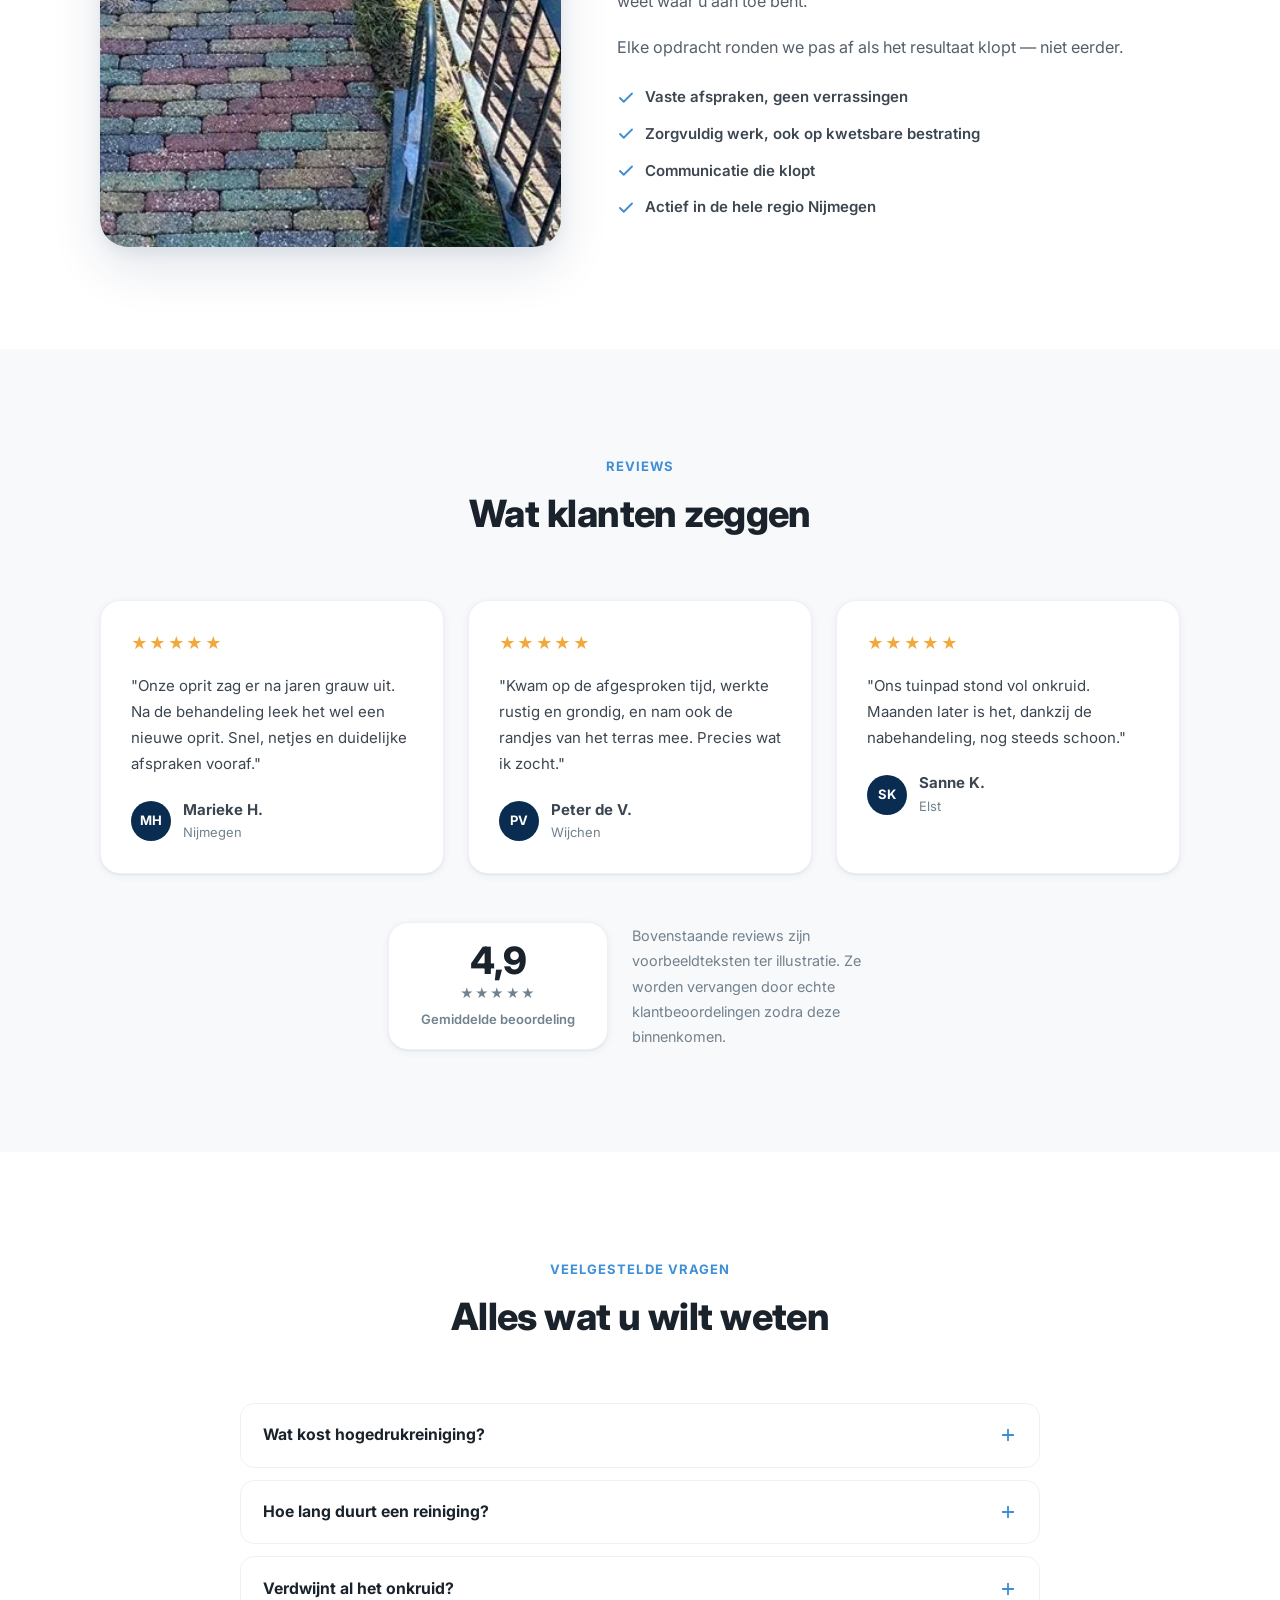
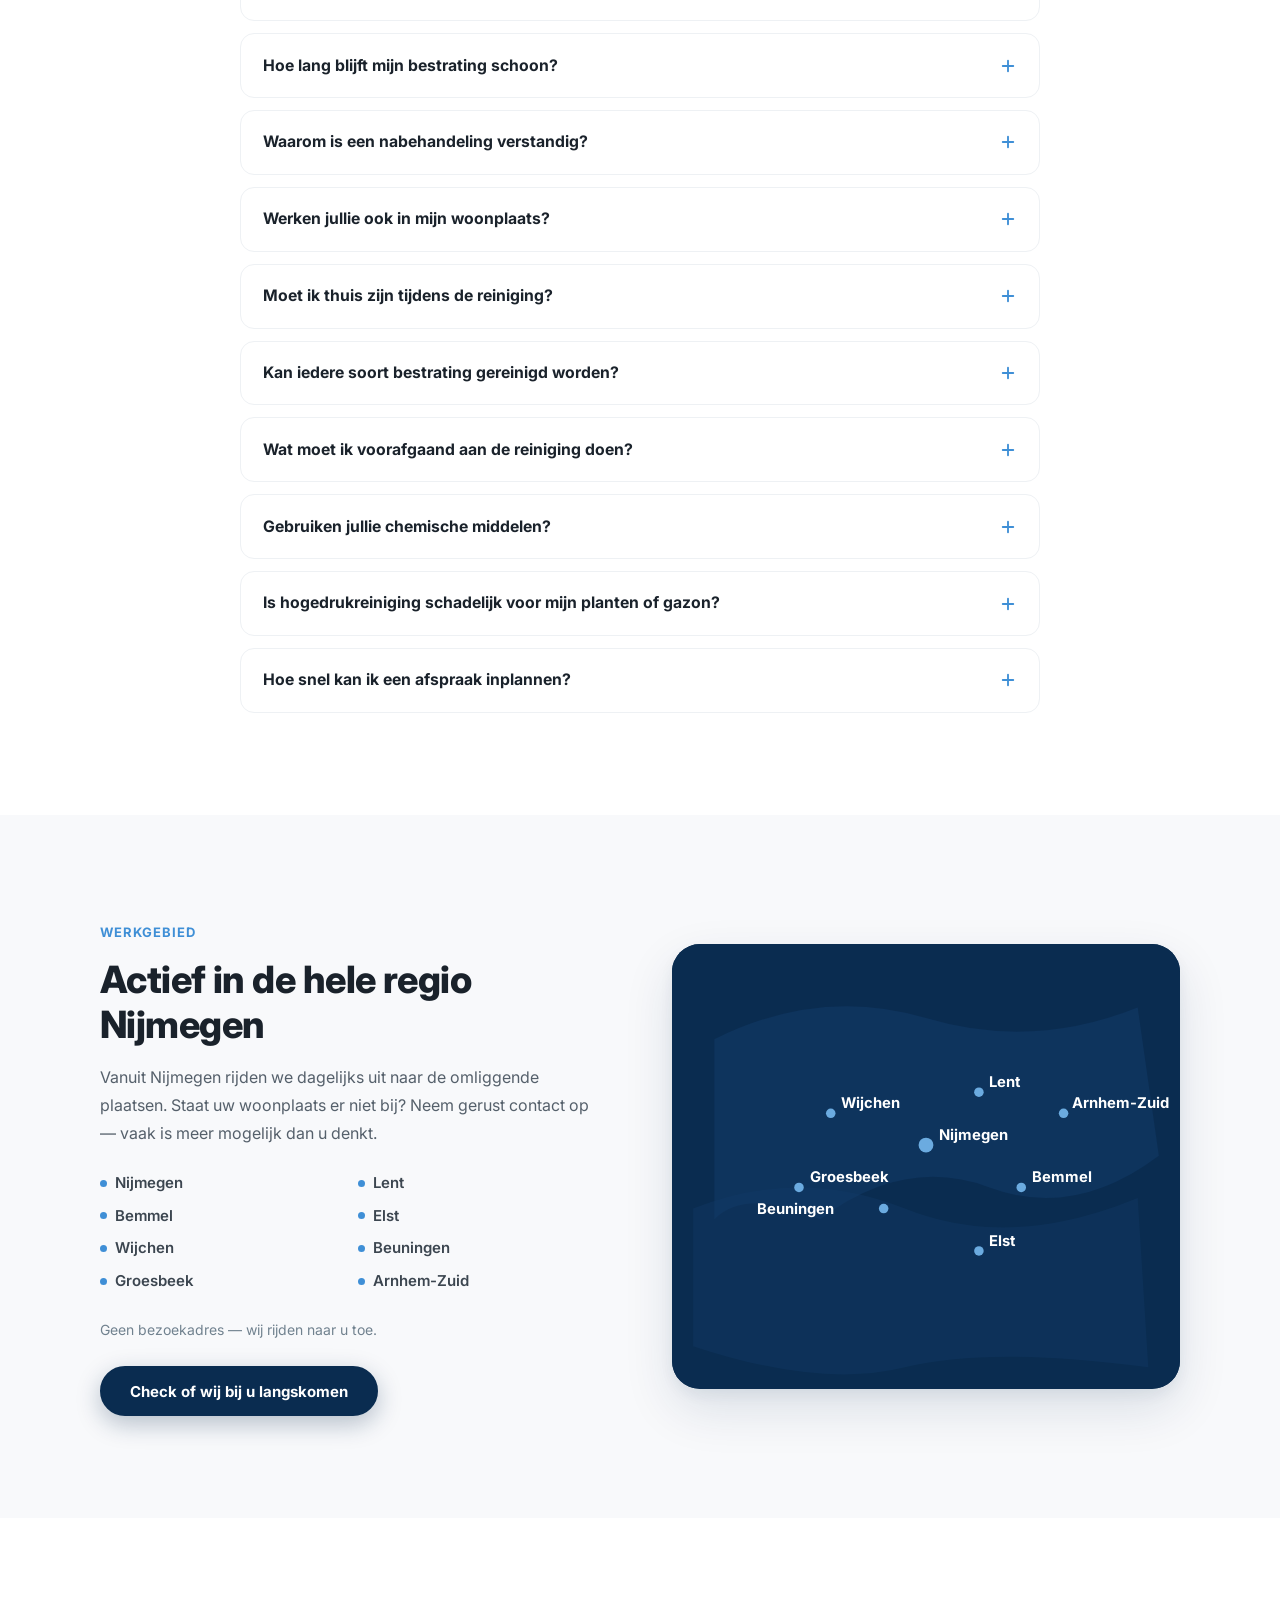
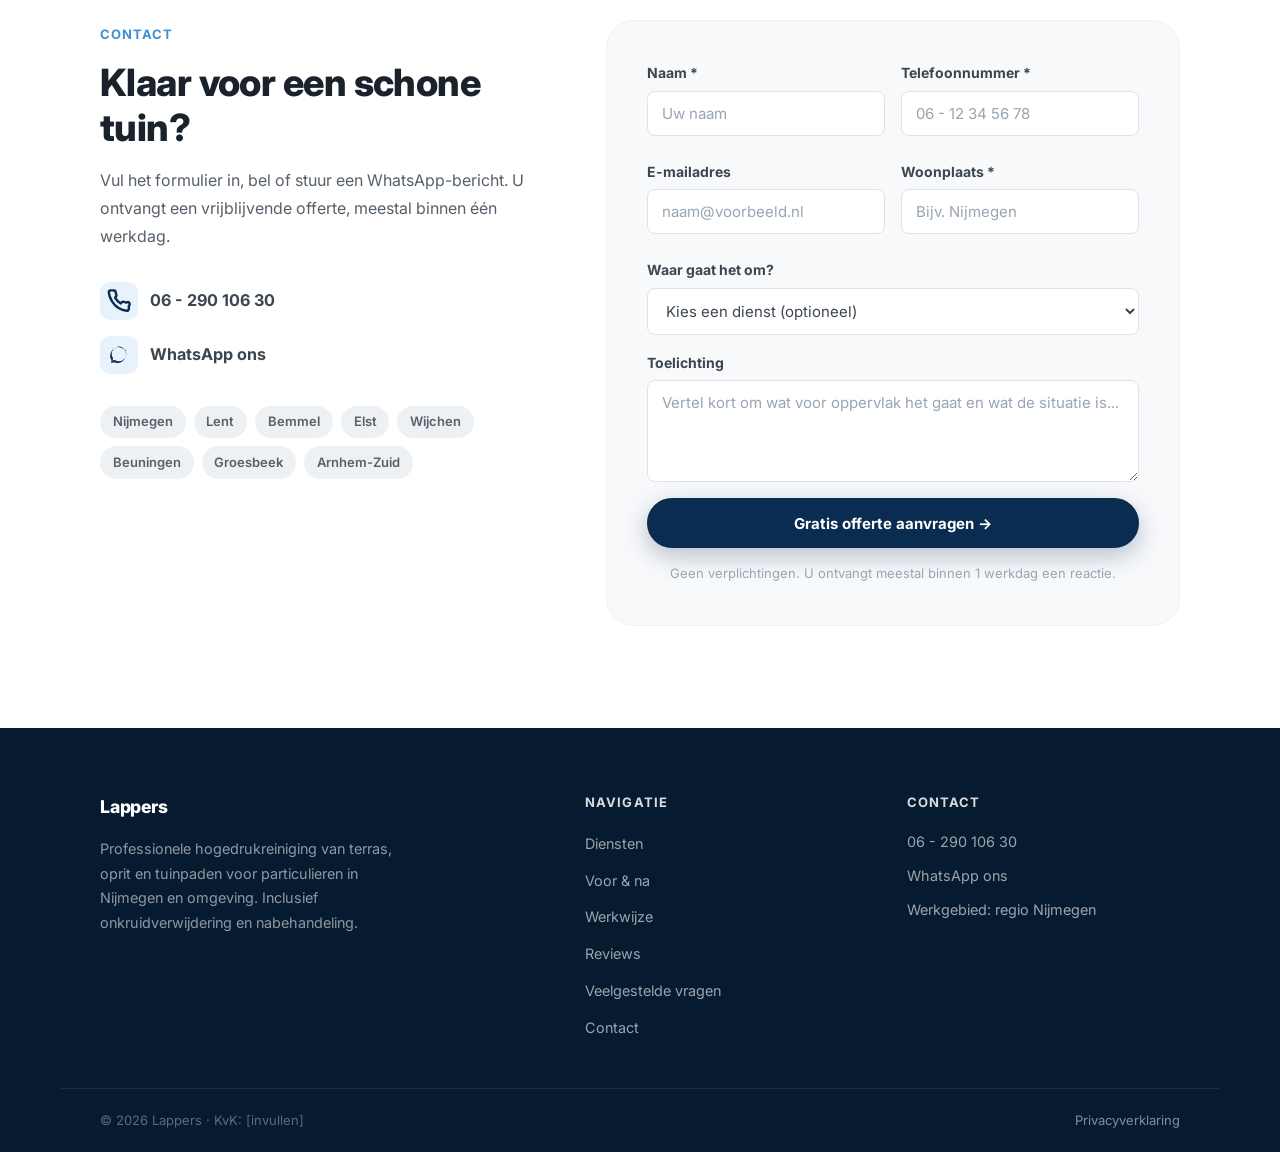
==== commit cc491765: "Verwijder e-mailadres tot er een echte beschikbaar is Er is nog geen bedrijfsmail, dus het placehold" ====
--- a/index.html
+++ b/index.html
@@ -3,11 +3,14 @@
 <head>
 <!--
   PLACEHOLDERS — vul in vóór livegang:
-  - E-mailadres: info@lappers.nl
+  - E-mailadres: nog niet beschikbaar — contactmethoden zijn nu telefoon, WhatsApp en het
+    formulier (via Formspree). Zodra er een e-mailadres is, kan dit weer worden toegevoegd
+    aan de contactsecties, footer en Schema.org-data.
   - Domeinnaam: lappers.nl (canonical + og:url + schema)
   - KvK-nummer (zie /privacy/)
-  - Contactformulier: main.js simuleert nu de verzending. Koppel vóór livegang een echte
-    formulierverwerker (bijv. Formspree) zodat aanvragen daadwerkelijk aankomen.
+  - Contactformulier is gekoppeld aan Formspree (formspree.io/f/mzdwpyqb), hetzelfde
+    formulier als het bestaande Lappers-glazenwasserformulier. Aanvragen zijn te
+    onderscheiden via het verborgen veld "formulier".
   - Reviews: voorbeeldteksten, vervangen door echte klantbeoordelingen zodra beschikbaar.
 -->
   <meta charset="UTF-8" />
@@ -33,7 +36,6 @@
     "name": "Lappers",
     "description": "Hogedrukreiniging van tuinbestrating, terrassen, opritten en tuinpaden voor particulieren in Nijmegen en omgeving, inclusief onkruidverwijdering en onkruidnabehandeling.",
     "telephone": "+31629010630",
-    "email": "info@lappers.nl",
     "url": "https://lappers.nl",
     "image": "https://lappers.nl/images/portfolio/oprit-onkruid.webp",
     "address": {
@@ -524,10 +526,6 @@
               <svg width="18" height="18" viewBox="0 0 24 24" fill="currentColor"><path d="M17.6 6.3A8.9 8.9 0 0 0 12 4a8.9 8.9 0 0 0-7.7 13.4L4 20l2.7-.7A8.9 8.9 0 0 0 12 20a8.9 8.9 0 0 0 5.6-13.7zm-5.6 12a7.3 7.3 0 0 1-3.8-1l-.3-.2-2.5.6.6-2.4-.2-.3A7.4 7.4 0 1 1 12 18.3z"/></svg>
               WhatsApp ons
             </a>
-            <a href="mailto:info@lappers.nl" class="contact-link">
-              <svg width="18" height="18" viewBox="0 0 24 24" fill="none" stroke="currentColor" stroke-width="2.5" stroke-linecap="round" stroke-linejoin="round"><path d="M4 4h16v16H4z"/><path d="M4 6l8 7 8-7"/></svg>
-              info@lappers.nl
-            </a>
           </div>
 
           <div class="contact-area">
@@ -536,7 +534,10 @@
           </div>
         </div>
 
-        <form class="offerte-form reveal" id="offerteForm" novalidate>
+        <form class="offerte-form reveal" id="offerteForm" novalidate action="https://formspree.io/f/mzdwpyqb" method="POST">
+          <input type="hidden" name="_subject" value="Nieuwe offerteaanvraag hogedrukreiniging (website)" />
+          <input type="hidden" name="formulier" value="Hogedrukreiniging — homepage" />
+          <input type="text" name="_gotcha" style="display:none" tabindex="-1" autocomplete="off" />
           <div class="form-row">
             <div class="form-group">
               <label for="naam">Naam *</label>
@@ -605,7 +606,7 @@
         <h4>Contact</h4>
         <ul>
           <li><a href="tel:+31629010630">06 - 290 106 30</a></li>
-          <li><a href="mailto:info@lappers.nl">info@lappers.nl</a></li>
+          <li><a href="https://wa.me/31629010630" target="_blank" rel="noopener">WhatsApp ons</a></li>
           <li>Werkgebied: regio Nijmegen</li>
         </ul>
       </div>
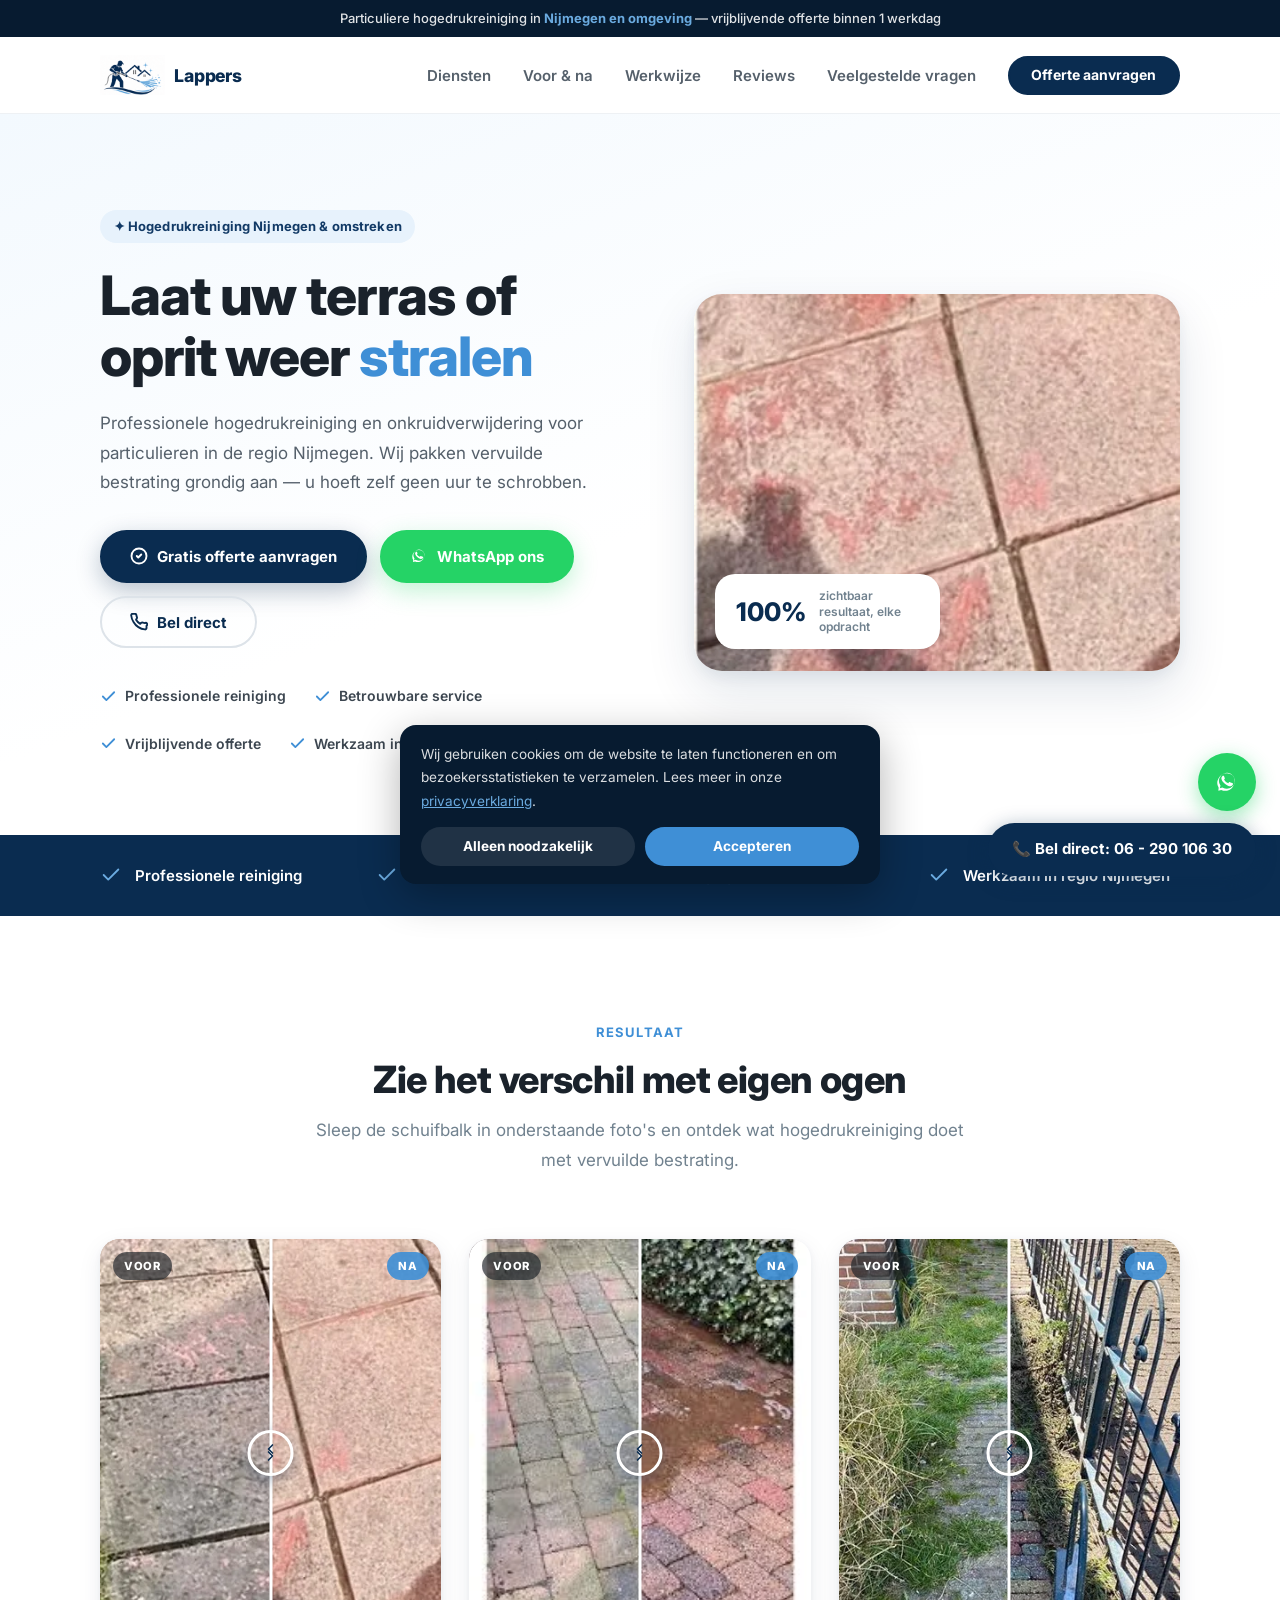
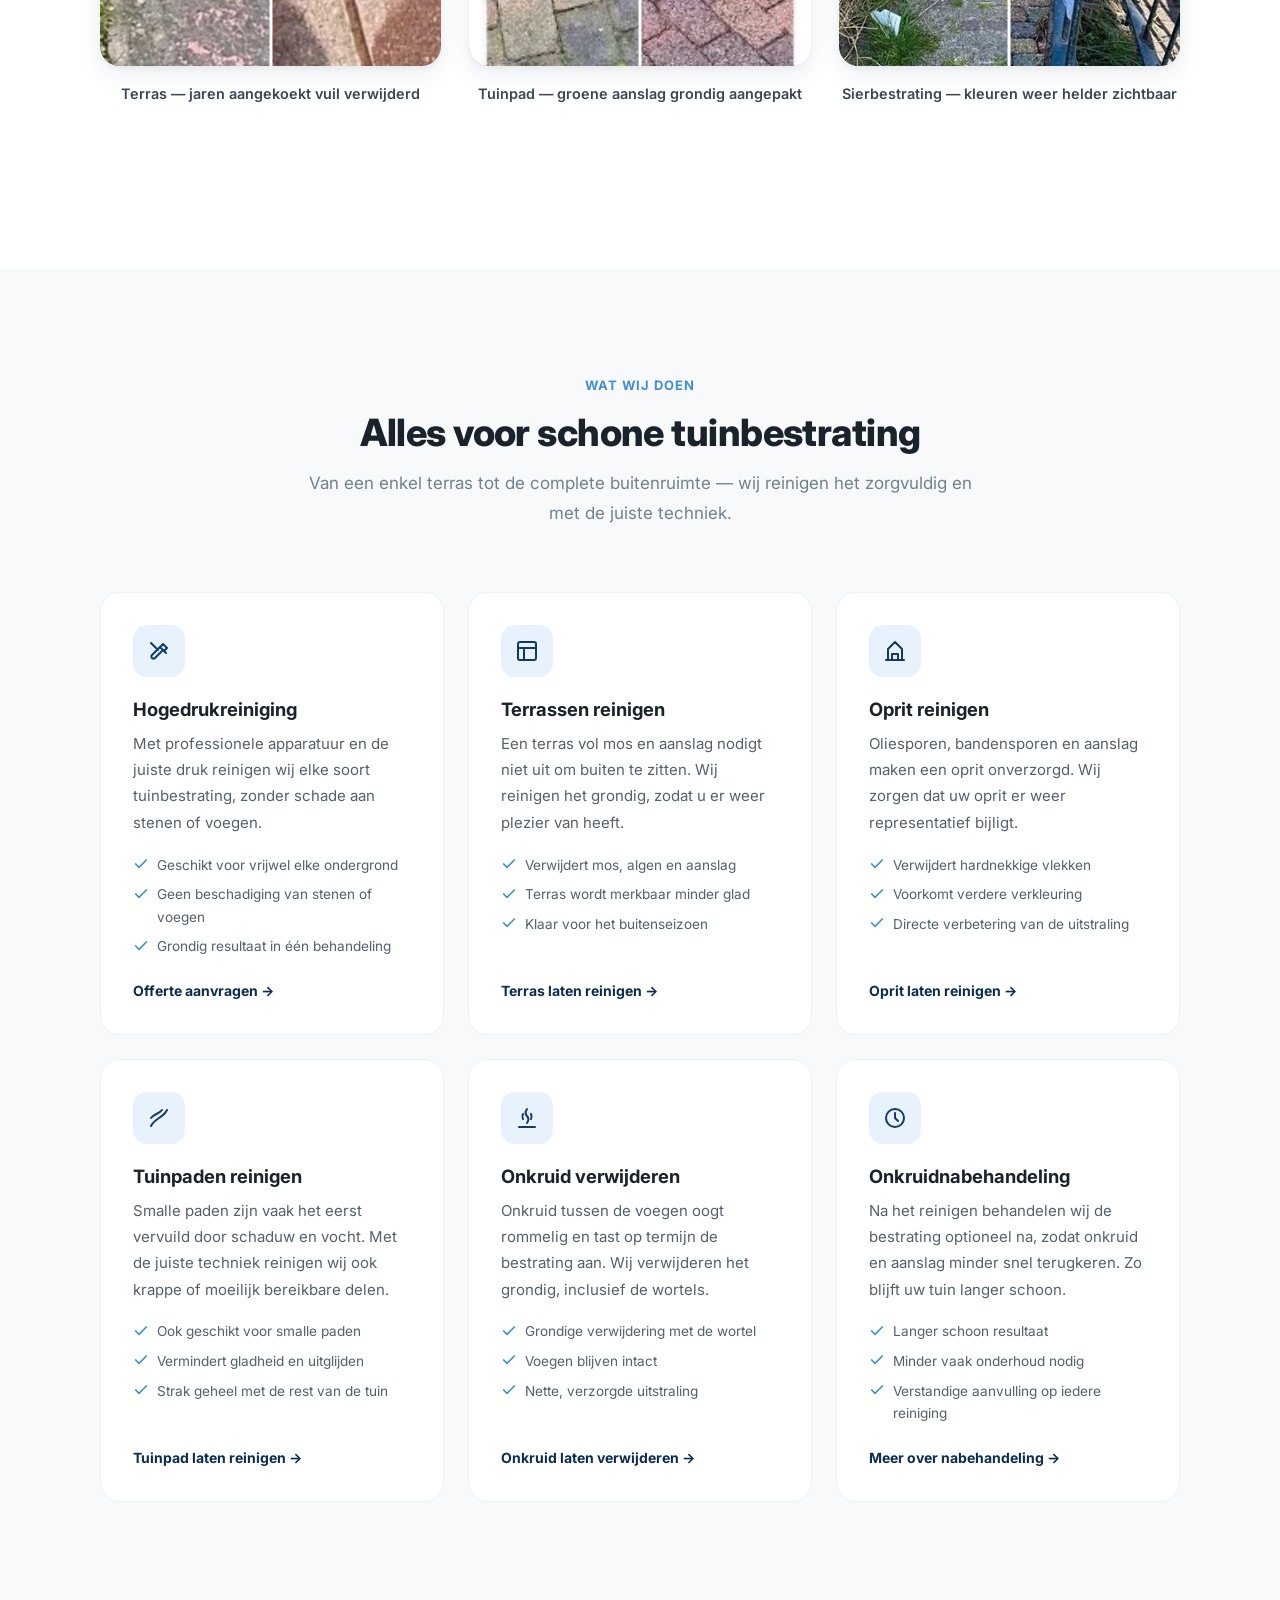
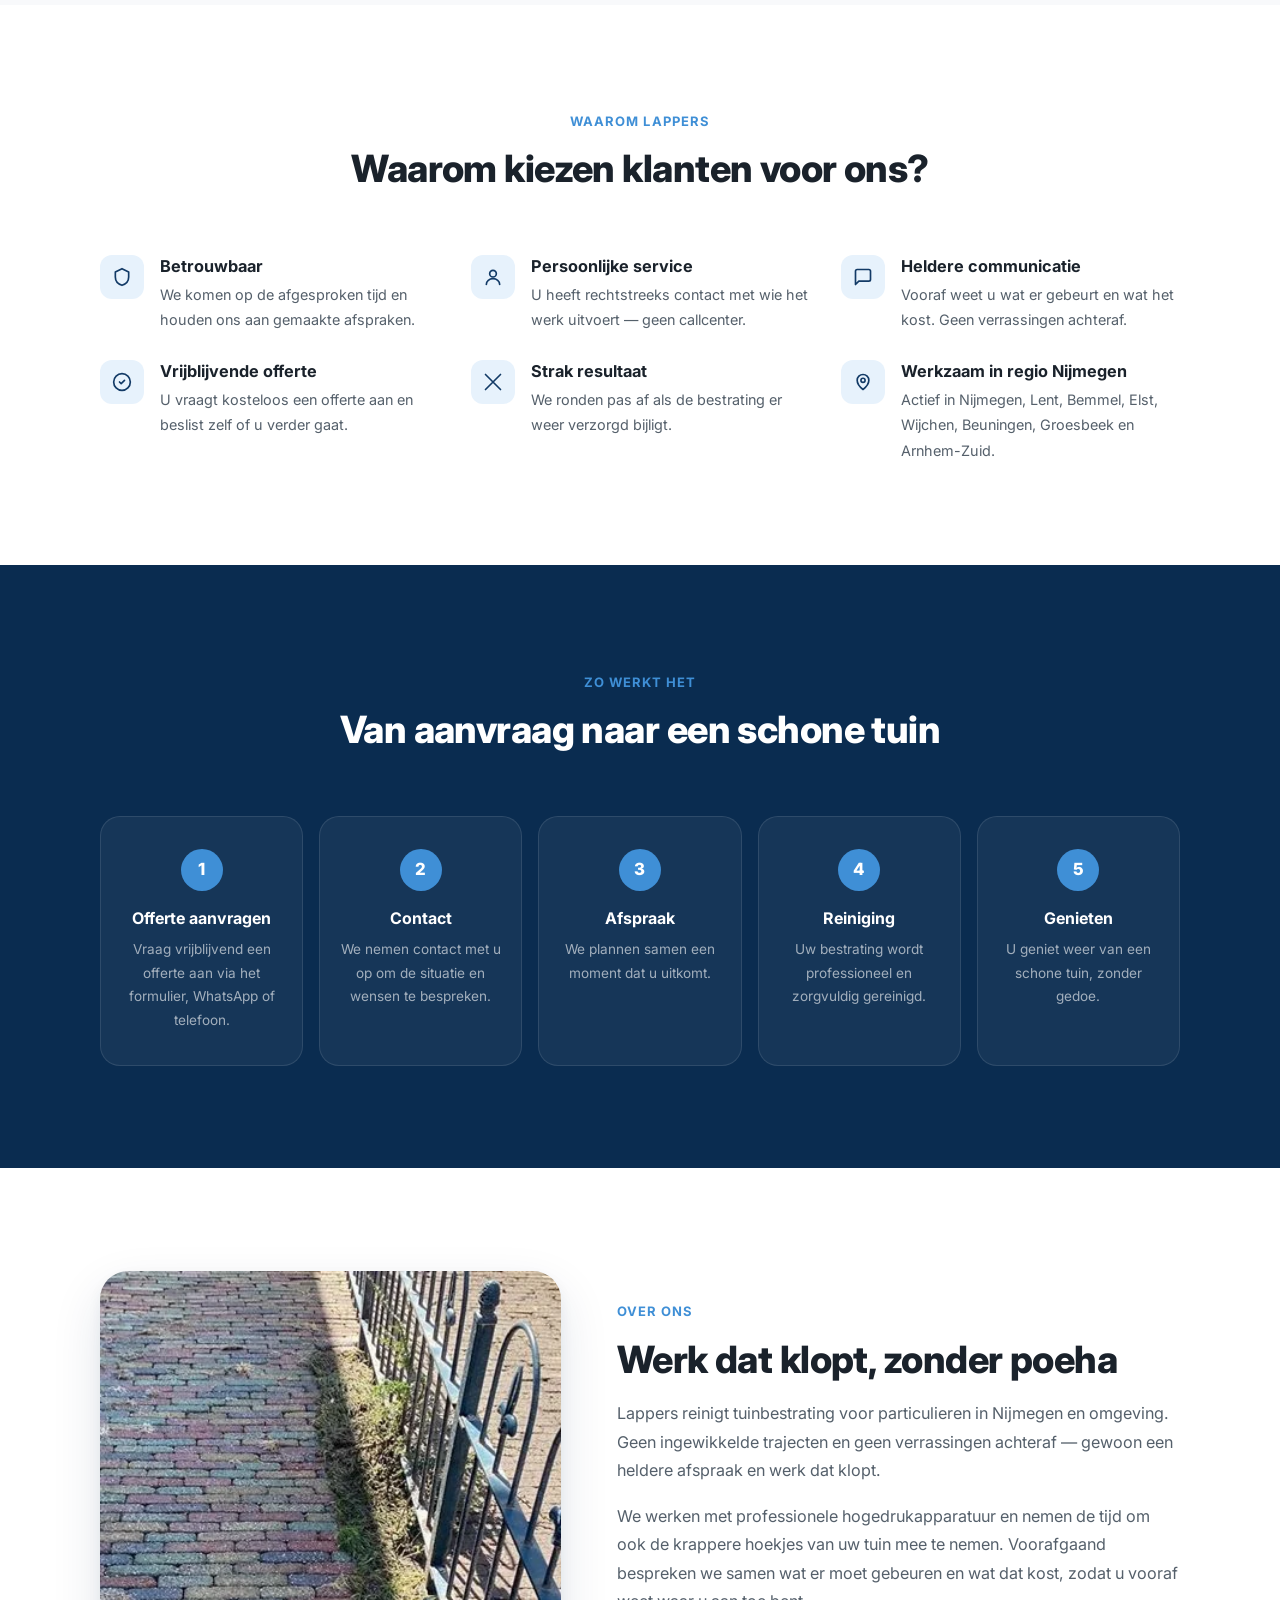
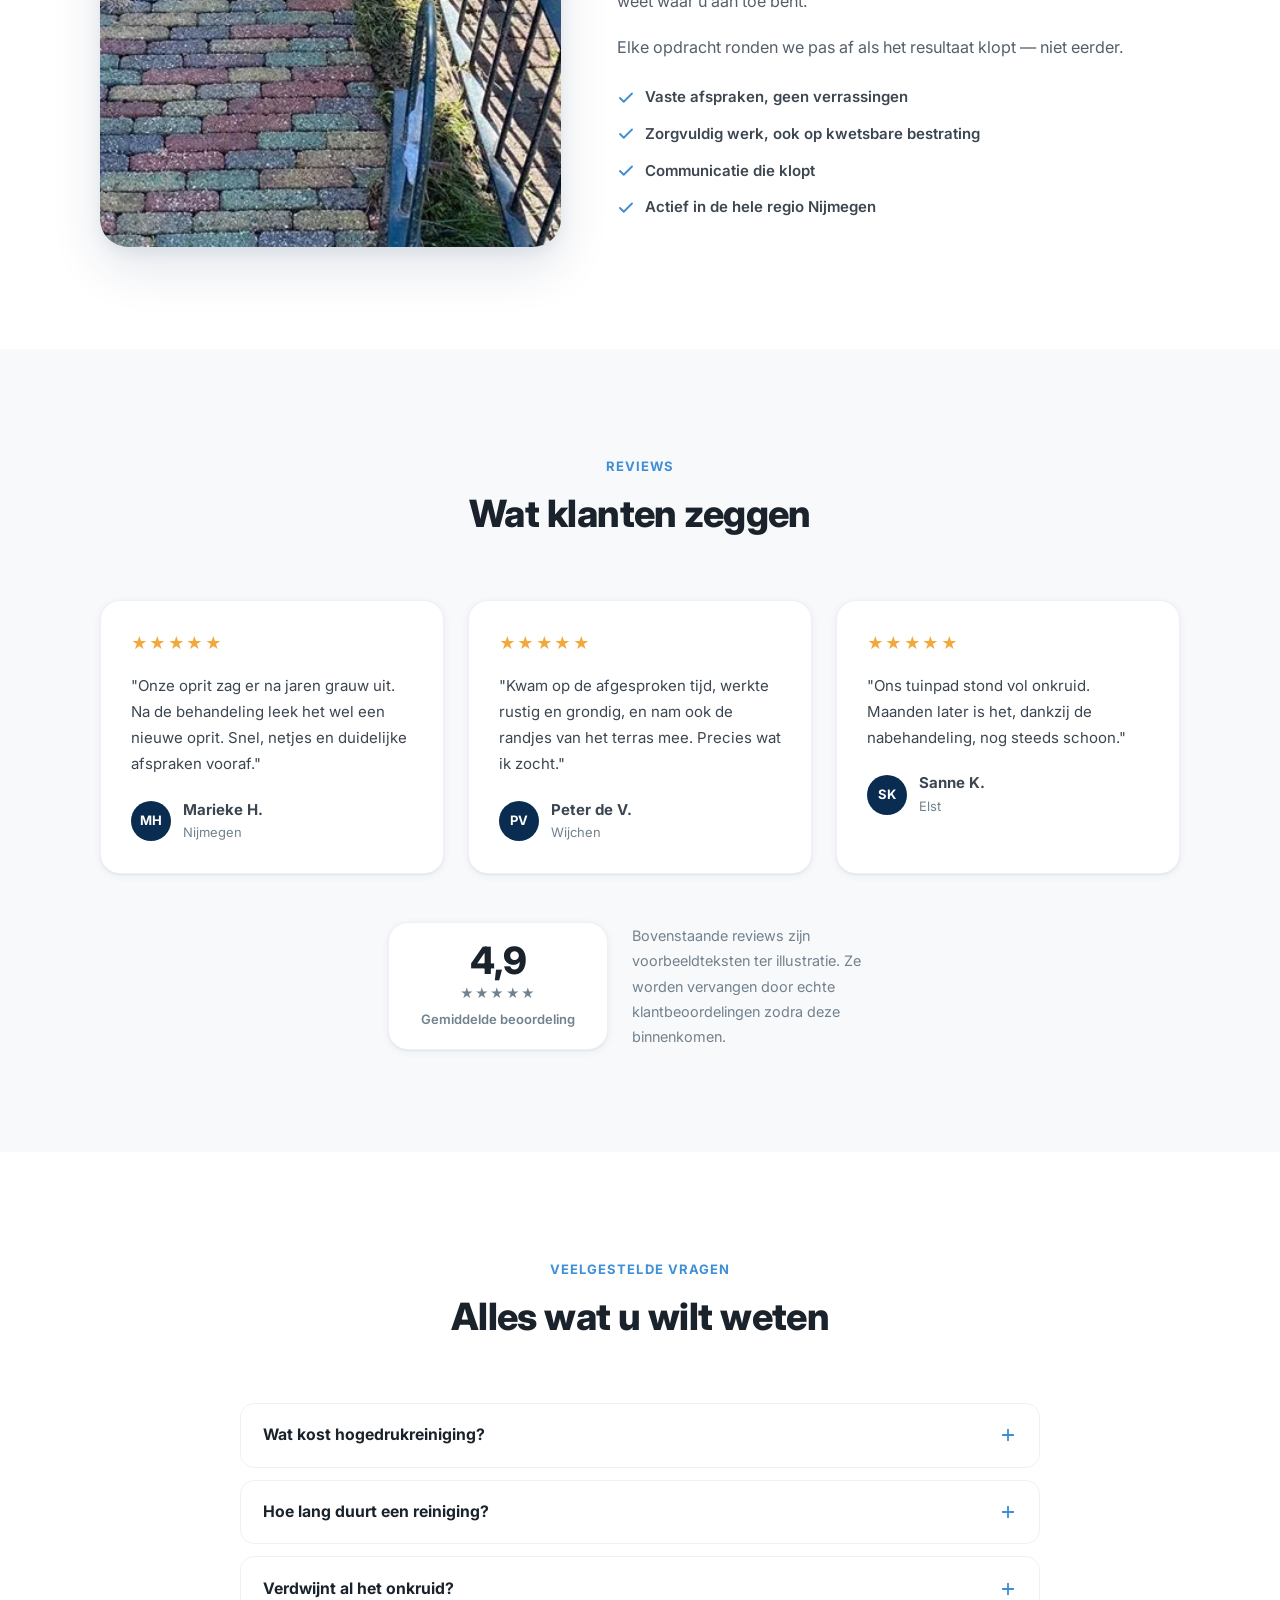
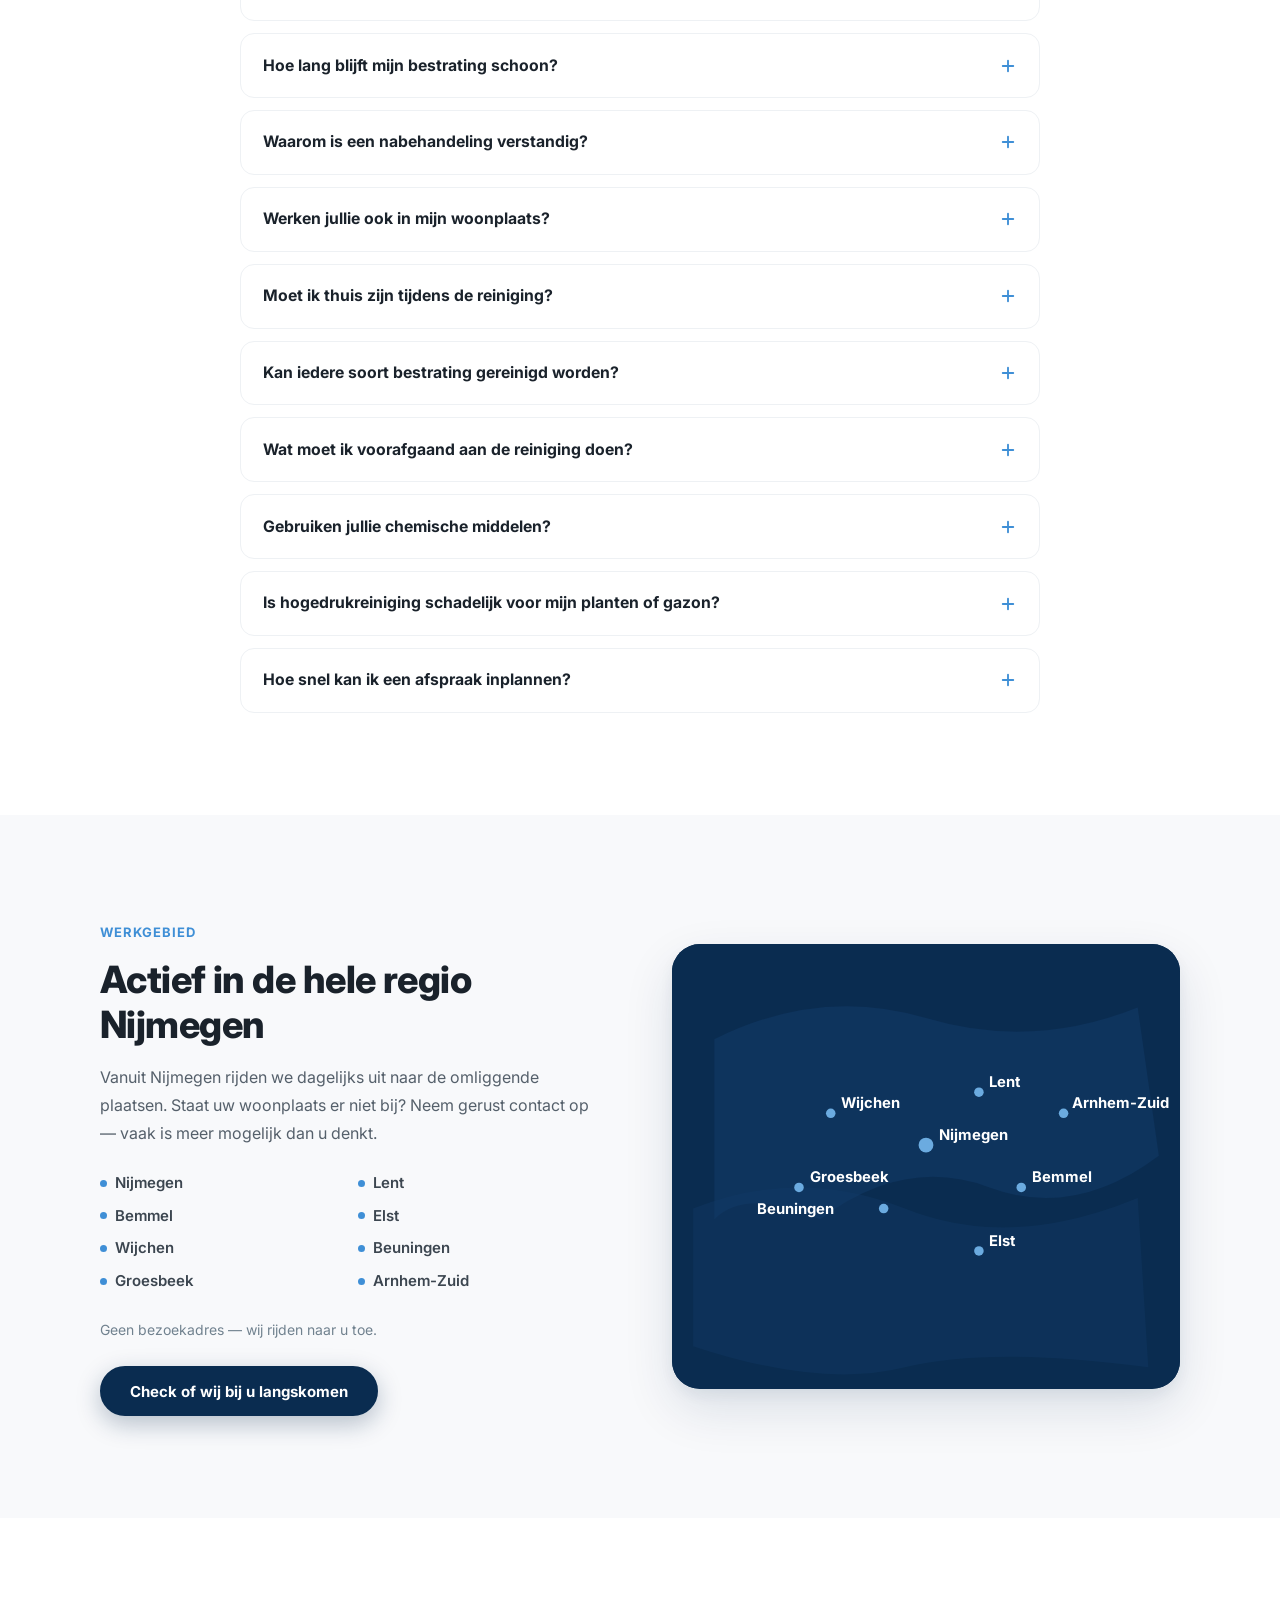
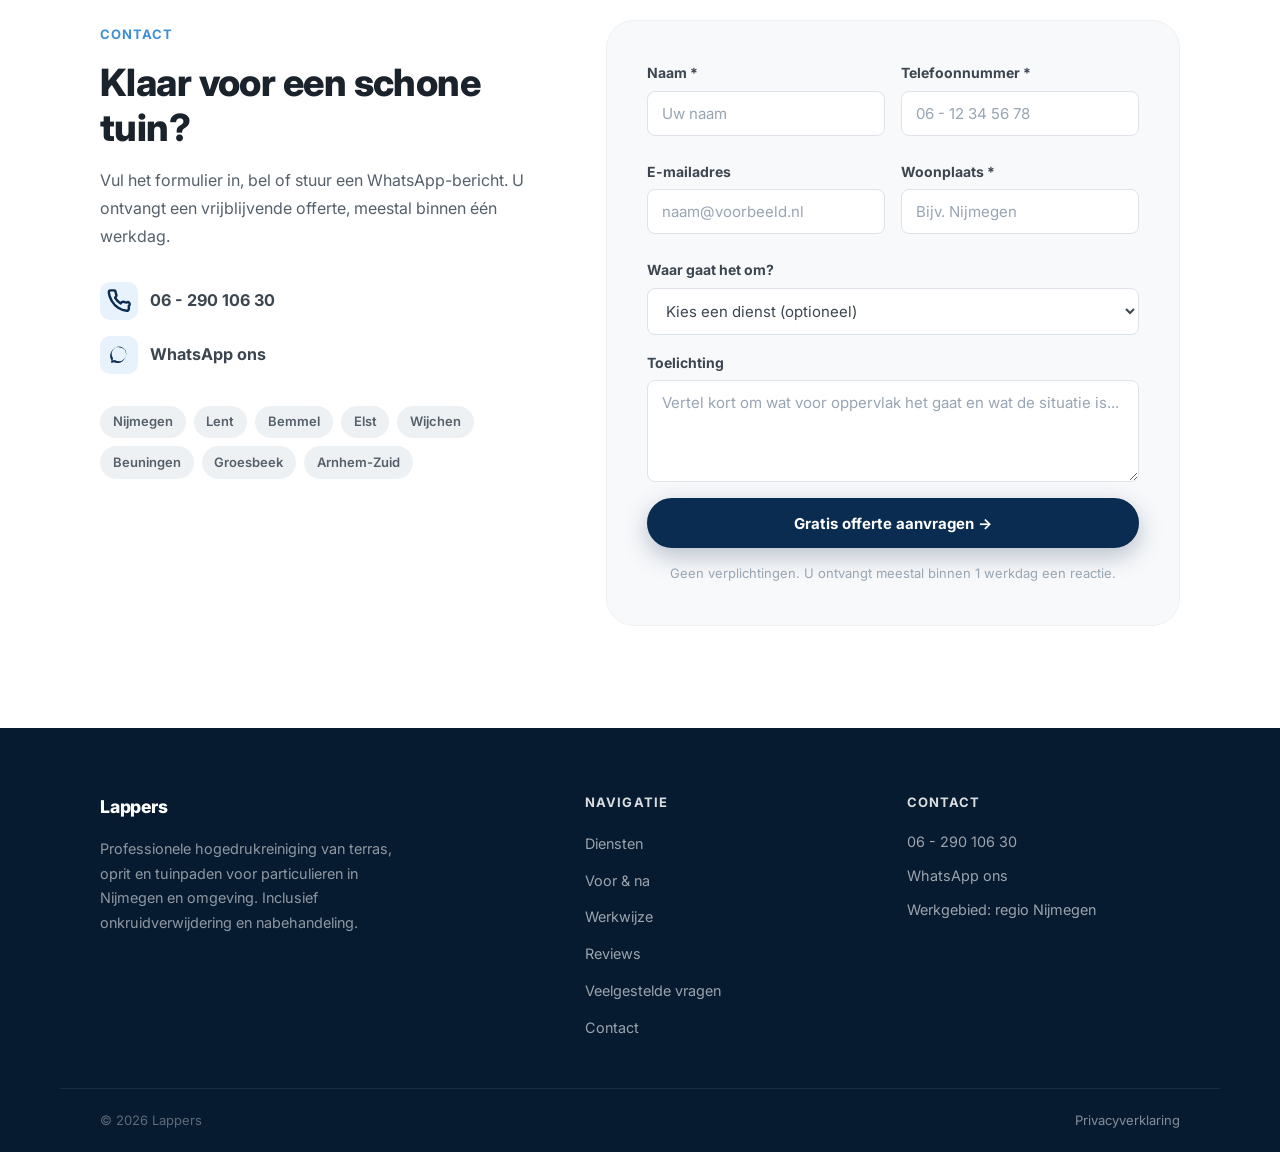
==== commit 19a0330a: "Domeinnaam bevestigd, KvK-nummer weggelaten lappers.nl is de definitieve domeinnaam, dus uit de plac" ====
--- a/index.html
+++ b/index.html
@@ -6,8 +6,6 @@
   - E-mailadres: nog niet beschikbaar — contactmethoden zijn nu telefoon, WhatsApp en het
     formulier (via Formspree). Zodra er een e-mailadres is, kan dit weer worden toegevoegd
     aan de contactsecties, footer en Schema.org-data.
-  - Domeinnaam: lappers.nl (canonical + og:url + schema)
-  - KvK-nummer (zie /privacy/)
   - Contactformulier is gekoppeld aan Formspree (formspree.io/f/mzdwpyqb), hetzelfde
     formulier als het bestaande Lappers-glazenwasserformulier. Aanvragen zijn te
     onderscheiden via het verborgen veld "formulier".
@@ -612,7 +610,7 @@
       </div>
     </div>
     <div class="container footer__bottom">
-      <p>&copy; 2026 Lappers · KvK: [invullen]</p>
+      <p>&copy; 2026 Lappers</p>
       <p><a href="/privacy/">Privacyverklaring</a></p>
     </div>
   </footer>
